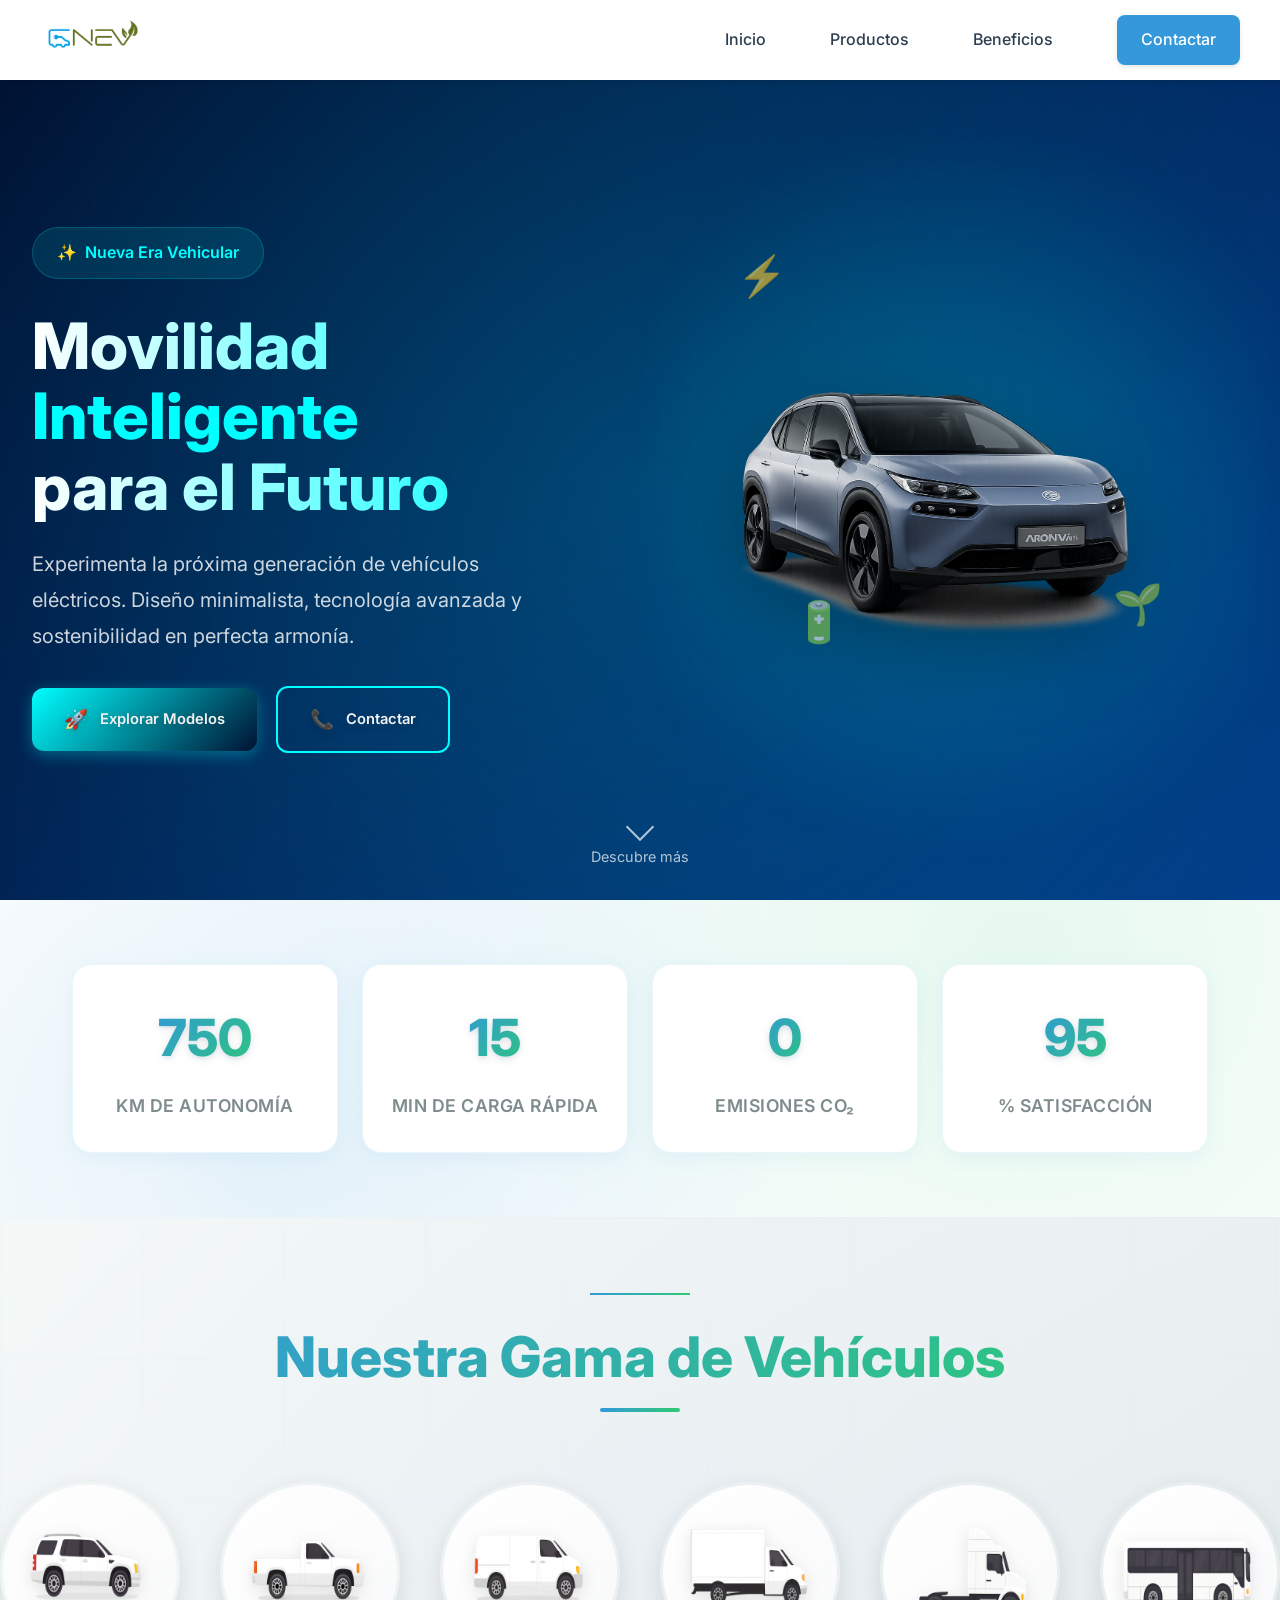
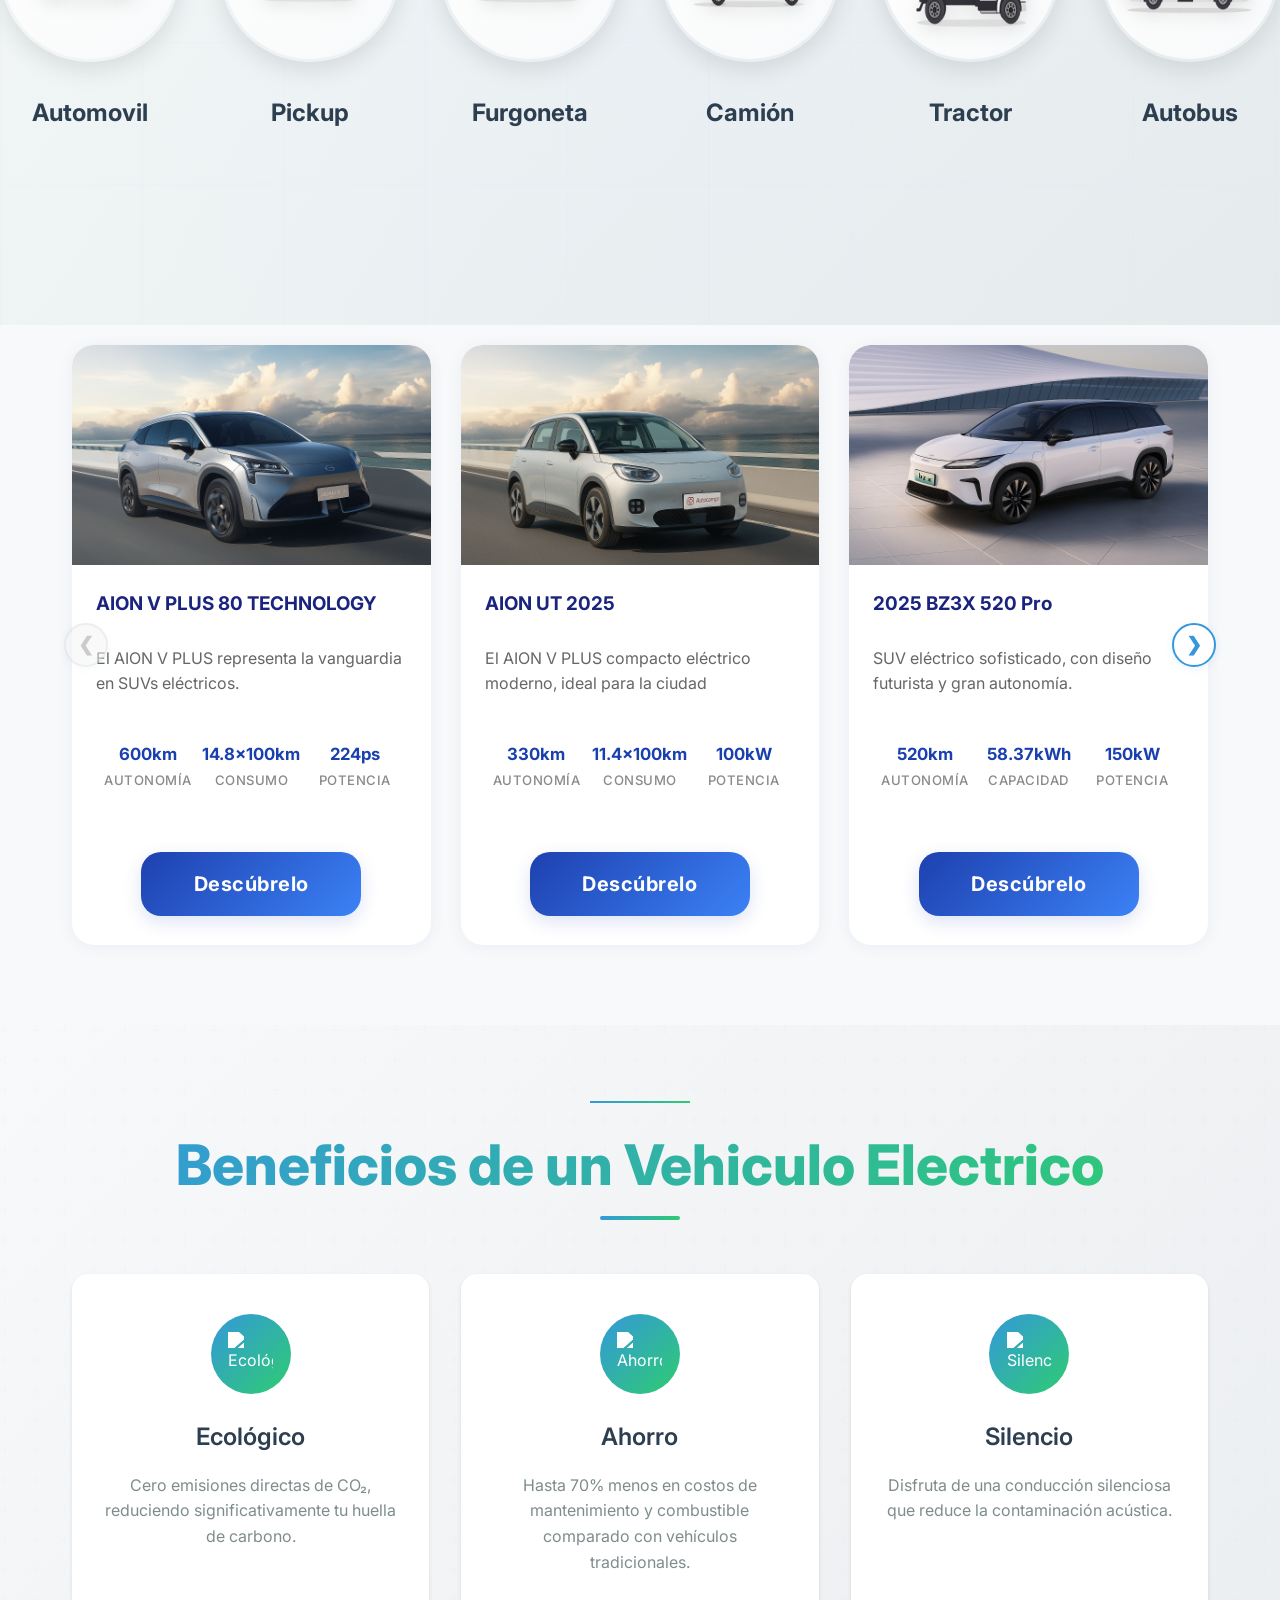
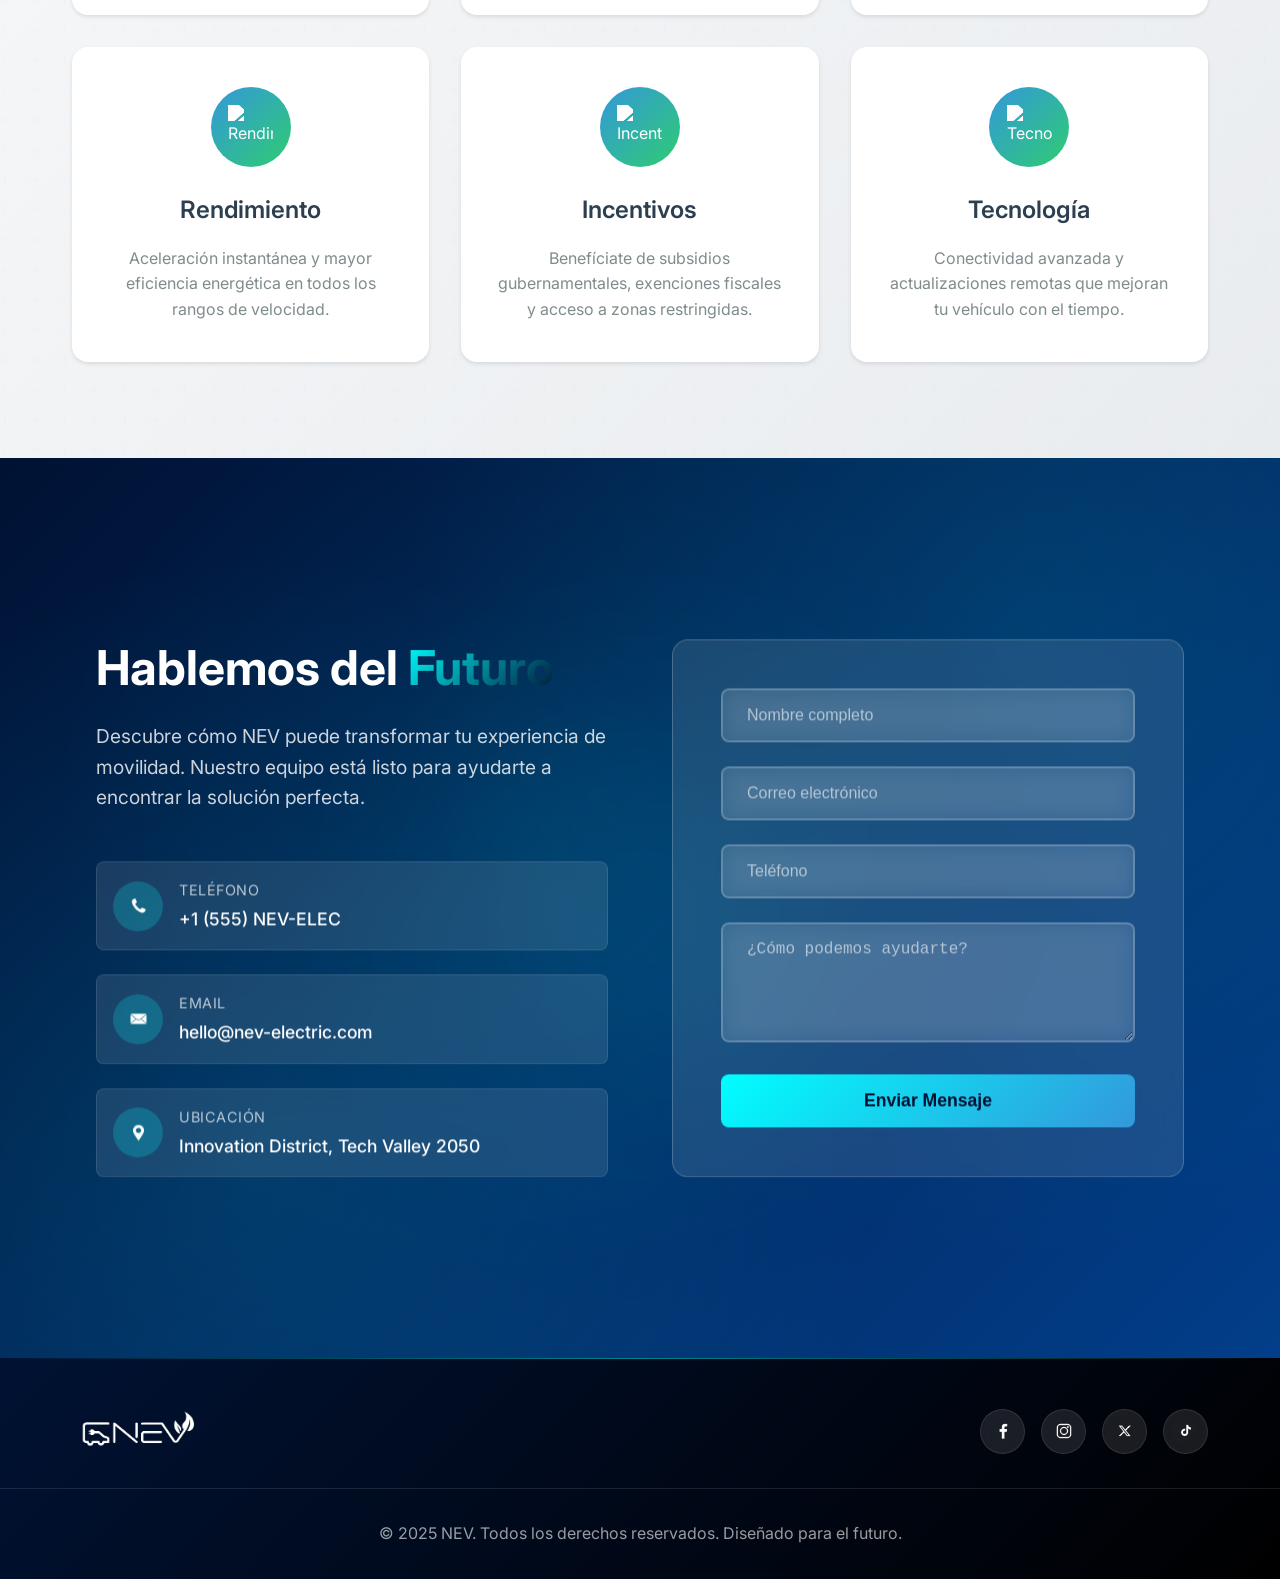
==== Vehiculos Electricos 1.0.html @ 966f1274 "Adaptabilidad parte 1" ====
<!DOCTYPE html>
<html lang="es">
<head>
    <meta charset="UTF-8">
    <meta name="viewport" content="width=device-width, initial-scale=1.0">
    <title>NEV - Nueva Era Vehicular</title>
    <link rel="preconnect" href="https://fonts.googleapis.com">
    <link rel="preconnect" href="https://fonts.gstatic.com" crossorigin>
    <link href="https://fonts.googleapis.com/css2?family=Inter:wght@400;500;600&display=swap" rel="stylesheet">
    <link rel="stylesheet" href="styles.css">
    <script src="script.js" defer></script>
</head>
<body>
    <!-- Navigation -->
    <nav class="navbar">
        <div class="nav-content">
            <div class="brand">
                <a href="#inicio">
                    <img src="images/nev-logo.png" alt="NEV Logo" class="brand-logo">
                </a>
            </div>
            <div class="nav-right">
                <ul class="nav-links">
                    <li><a href="#inicio">Inicio</a></li>
                    <li><a href="#productos">Productos</a></li>
                    <li><a href="#beneficios">Beneficios</a></li>
                </ul>
                <a href="#contacto" class="nav-cta">Contactar</a>
            </div>
            <button class="mobile-menu-button" aria-label="Abrir menú">
                <span class="hamburger-line"></span>
                <span class="hamburger-line"></span>
                <span class="hamburger-line"></span>
            </button>
        </div>
    </nav>

    <!-- Menú Móvil Desplegable -->
    <div class="mobile-menu">
        <div class="mobile-menu-header">
            <button class="close-menu-btn" aria-label="Cerrar menú">&times;</button>
        </div>
        <ul class="mobile-menu-links">
            <li><a href="#inicio">Inicio</a></li>
            <li><a href="#productos">Productos</a></li>
            <li><a href="#beneficios">Beneficios</a></li>
            <li><a href="#contacto" class="mobile-menu-cta">Contactar</a></li>
        </ul>
    </div>
    <div class="page-overlay"></div>
    
    <main id="main-content">
        <!-- Hero Section -->
        <section id="inicio" class="hero">
            <div class="hero-container">
                <div class="hero-content">
                    <div class="hero-badge">
                        <span class="badge-icon">✨</span>
                        Nueva Era Vehicular
                    </div>
                    <h1>
                        Movilidad <span class="hero-highlight">Inteligente</span> 
                        <br>para el Futuro
                    </h1>
                    <p>
                        Experimenta la próxima generación de vehículos eléctricos. 
                        Diseño minimalista, tecnología avanzada y sostenibilidad 
                        en perfecta armonía.
                    </p>
                    <div class="hero-buttons">
                        <a href="#productos" class="btn-primary">
                            <span class="btn-icon">🚀</span>
                            Explorar Modelos
                        </a>
                        <a href="#contacto" class="btn-primary btn-outline">
                            <span class="btn-icon">📞</span>
                            Contactar
                        </a>
                    </div>
                </div>
                <div class="hero-visual">
                    <div class="hero-image-wrapper">
                        <img src="images/carro-electrico.png" alt="Vehículo Eléctrico NEV">
                        <div class="hero-image-overlay"></div>
                    </div>
                    <div class="floating-elements">
                        <div class="floating-element" data-speed="2">⚡</div>
                        <div class="floating-element" data-speed="3">🌱</div>
                        <div class="floating-element" data-speed="1.5">🔋</div>
                    </div>
                </div>
            </div>
            <div class="hero-scroll-indicator">
                <div class="scroll-arrow"></div>
                <span>Descubre más</span>
            </div>
        </section>

        <!-- Stats Section -->
        <section class="stats">
            <div class="stats-container">
                <div class="stat-item fade-in">
                    <div class="stat-number">750</div>
                    <div class="stat-label">km de autonomía</div>
                </div>
                <div class="stat-item fade-in">
                    <div class="stat-number">15</div>
                    <div class="stat-label">min de carga rápida</div>
                </div>
                <div class="stat-item fade-in">
                    <div class="stat-number">0</div>
                    <div class="stat-label">emisiones CO₂</div>
                </div>
                <div class="stat-item fade-in">
                    <div class="stat-number">95</div>
                    <div class="stat-label">% satisfacción</div>
                </div>
            </div>
        </section>

        <!-- Features Section -->
        <section id="productos-features" class="features">
            <div class="features-container">
                <div class="section-header">
                    <h2>Nuestra Gama de Vehículos</h2>
                </div>
                <div class="features-grid">
                    <div class="feature-item">
                        <div class="feature-circle">
                            <img src="images/automovil-electric.png" alt="Automóvil eléctrico">
                        </div>
                        <h3>Automovil</h3>
                    </div>
                    <div class="feature-item">
                        <div class="feature-circle">
                            <img src="images/pickut-electrico.png" alt="Pickup eléctrica">
                        </div>
                        <h3>Pickup</h3>
                    </div>
                    <div class="feature-item">
                        <div class="feature-circle">
                            <img src="images/furgoneta-electrico.png" alt="Furgoneta eléctrica">
                        </div>
                        <h3>Furgoneta</h3>
                    </div>
                    <div class="feature-item">
                        <div class="feature-circle">
                            <img src="images/camión-electrico.png" alt="Camión eléctrico">
                        </div>
                        <h3>Camión</h3>
                    </div>
                    <div class="feature-item">
                        <div class="feature-circle">
                            <img src="images/cabezal-electrico.png" alt="Tractor eléctrico">
                        </div>
                        <h3>Tractor</h3>
                    </div>
                    <div class="feature-item">
                        <div class="feature-circle">
                            <img src="images/autobus-electrico.png" alt="Autobús eléctrico">
                        </div>
                        <h3>Autobus</h3>
                    </div>
                </div>
            </div>
        </section>
    </main>

    <!-- Products Section -->
    <section id="productos" class="products">
        <div class="products-container">
            <!-- Carrusel Automóviles -->
            <div class="carousel-container active" data-category="automovil">
                <button class="carousel-button prev">❮</button>
                <div class="carousel-wrapper">
                    <div class="carousel-track">
                        <div class="product-card">
                            <div class="product-image">
                                <img src="images/Productos/AION V PLUS 80 TECHNOLOGY.png" alt="AION V PLUS">
                            </div>
                            <div class="product-info">
                                <h3>AION V PLUS 80 TECHNOLOGY</h3>
                                <p>El AION V PLUS representa la vanguardia en SUVs eléctricos.</p>
                                <div class="product-specs">
                                    <div class="spec">
                                        <span>600km</span>
                                        <label>AUTONOMÍA</label>
                                    </div>
                                    <div class="spec">
                                        <span>14.8x100km</span>
                                        <label>CONSUMO</label>
                                    </div>
                                    <div class="spec">
                                        <span>224ps</span>
                                        <label>POTENCIA</label>
                                    </div>
                                </div>
                            </div>
                            <a href="#aion-v-details" class="discover-btn">Descúbrelo</a>
                        </div>
                        <div class="product-card">
                            <div class="product-image">
                                <img src="images/Productos/AION UT 2025.png" alt="AION UT 2025 ">
                            </div>
                            <div class="product-info">
                                <h3>AION UT 2025</h3>
                                <p>El AION V PLUS compacto eléctrico moderno, ideal para la ciudad</p>
                                <div class="product-specs">
                                    <div class="spec">
                                        <span>330km</span>
                                        <label>AUTONOMÍA</label>
                                    </div>
                                    <div class="spec">
                                        <span>11.4x100km</span>
                                        <label>CONSUMO</label>
                                    </div>
                                    <div class="spec">
                                        <span>100kW</span>
                                        <label>POTENCIA</label>
                                    </div>
                                </div>
                            </div>
                            <a href="#aion-ut-details" class="discover-btn">Descúbrelo</a>
                        </div>
                        <div class="product-card">
                            <div class="product-image">
                                <img src="images/Productos/2025 BZ3X 520 Pro.png" alt="A2025 BZ3X 520 Pro">
                            </div>
                            <div class="product-info">
                                <h3>2025 BZ3X 520 Pro</h3>
                                <p>SUV eléctrico sofisticado, con diseño futurista y gran autonomía.</p>
                                <div class="product-specs">
                                    <div class="spec">
                                        <span>520km</span>
                                        <label>AUTONOMÍA</label>
                                    </div>
                                    <div class="spec">
                                        <span>58.37kWh</span>
                                        <label>CAPACIDAD</label>
                                    </div>
                                    <div class="spec">
                                        <span>150kW</span>
                                        <label>POTENCIA</label>
                                    </div>
                                </div>
                            </div>
                            <a href="#bz3x-details" class="discover-btn">Descúbrelo</a>
                        </div>
                        <div class="product-card">
                            <div class="product-image">
                                <img src="images/Productos/BMW iX1 versión 2023 eDrive25L.png" alt="BMW iX1 versión 2023 eDrive25L">
                            </div>
                            <div class="product-info">
                                <h3>BMW iX1 versión 2023 eDrive25L</h3>
                                <p>SUV eléctrico premium, con diseño robusto y alto rendimiento.</p>
                                <div class="product-specs">
                                    <div class="spec">
                                        <span>510km</span>
                                        <label>AUTONOMÍA</label>
                                    </div>
                                    <div class="spec">
                                        <span>66.45KwH</span>
                                        <label>CAPACIDAD</label>
                                    </div>
                                    <div class="spec">
                                        <span>150kW</span>
                                        <label>POTENCIA</label>
                                    </div>
                                </div>
                            </div>
                            <a href="#bmw-ix1-details" class="discover-btn">Descúbrelo</a>
                        </div>
                        <div class="product-card">
                            <div class="product-image">
                                <img src="images/Productos/Volkswagen ID.3 versión 2025 restyling.png" alt="Volkswagen ID.3 versión 2025 restyling">
                            </div>
                            <div class="product-info">
                                <h3>Volkswagen ID.3 versión 2025 restyling</h3>
                                <p>Eléctrico compacto, elegante y pensado para el día a día.</p>
                                <div class="product-specs">
                                    <div class="spec">
                                        <span>451km</span>
                                        <label>AUTONOMÍA</label>
                                    </div>
                                    <div class="spec">
                                        <span>52.8kWh</span>
                                        <label>CAPACIDAD</label>
                                    </div>
                                    <div class="spec">
                                        <span>125kW</span>
                                        <label>POTENCIA</label>
                                    </div>
                                </div>
                            </div>
                            <a href="#vw-id3-details" class="discover-btn">Descúbrelo</a>
                        </div>
                    </div>
                </div>
                <button class="carousel-button next">❯</button>
            </div>

            <!-- Carrusel Pickups -->
            <div class="carousel-container" data-category="pickup">
                <button class="carousel-button prev">❮</button>
                <div class="carousel-wrapper">
                    <div class="carousel-track">
                        <div class="product-card">
                            <div class="product-image">
                                <img src="images/Productos/Radar Jingang 2025.png" alt="Radar Jingang">
                            </div>
                            <div class="product-info">
                                <h3>Radar Jingang 2025</h3>
                                <p>La pickup eléctrica perfecta para trabajo y aventura.</p>
                                <div class="product-specs">
                                    <div class="spec">
                                        <span>520km</span>
                                        <label>AUTONOMÍA</label>
                                    </div>
                                    <div class="spec">
                                        <span>485 N·m</span>
                                        <label>PAR MAXIMO</label>
                                    </div>
                                    <div class="spec">
                                        <span>280Kw</span>
                                        <label>POTENCIA</label>
                                    </div>
                                </div>
                            </div>
                            <a href="#radar-jingang-details" class="discover-btn">Descúbrelo</a>
                        </div>
                        <div class="product-card">
                            <div class="product-image">
                                <img src="images/Productos/Radar Horizon Innovación Tecnológica.png" alt="Radar Horizon Innovación Tecnológica">
                            </div>
                            <div class="product-info">
                                <h3>Radar Horizon Innovación Tecnológica</h3>
                                <p>Pickup eléctrica moderna, con diseño robusto y enfoque tecnológico.</p>
                                <div class="product-specs">
                                    <div class="spec">
                                        <span>560km</span>
                                        <label>AUTONOMÍA</label>
                                    </div>
                                    <div class="spec">
                                        <span>385 N·m</span>
                                        <label>PAR MAXIMO</label>
                                    </div>
                                    <div class="spec">
                                        <span>200Kw</span>
                                        <label>POTENCIA</label>
                                    </div>
                                </div>
                            </div>
                            <a href="#radar-horizon-details" class="discover-btn">Descúbrelo</a>
                        </div>
                        <div class="product-card">
                            <div class="product-image">
                                <img src="images/Productos/JMC Dadao EV 2024 Premium.png" alt="JMC Dadao EV 2024 Premium">
                            </div>
                            <div class="product-info">
                                <h3>JMC Dadao EV 2024 Premium</h3>
                                <p>SUV eléctrico fuerte y elegante, ideal para aventuras con estilo.</p>
                                <div class="product-specs">
                                    <div class="spec">
                                        <span>501km</span>
                                        <label>AUTONOMÍA</label>
                                    </div>
                                    <div class="spec">
                                        <span>385 N·m</span>
                                        <label>PAR MAXIMO</label>
                                    </div>
                                    <div class="spec">
                                        <span>180Kw</span>
                                        <label>POTENCIA</label>
                                    </div>
                                </div>
                            </div>
                            <a href="#jmc-dadao-details" class="discover-btn">Descúbrelo</a>
                        </div>
                        <div class="product-card">
                            <div class="product-image">
                                <img src="images/Productos/MC Yuhu EV 2022 versión Doushi.png" alt="MC Yuhu EV 2022 versión Doushi">
                            </div>
                            <div class="product-info">
                                <h3>MC Yuhu EV 2022 versión Doushi</h3>
                                <p>Pickup eléctrica resistente, con diseño funcional y enfoque urbano.</p>
                                <div class="product-specs">
                                    <div class="spec">
                                        <span>360km</span>
                                        <label>AUTONOMÍA</label>
                                    </div>
                                    <div class="spec">
                                        <span>800 N·m</span>
                                        <label>PAR MAXIMO</label>
                                    </div>
                                    <div class="spec">
                                        <span>120kW</span>
                                        <label>POTENCIA</label>
                                    </div>
                                </div>
                            </div>
                            <a href="#mc-yuhu-details" class="discover-btn">Descúbrelo</a>
                        </div>
                        <div class="product-card">
                            <div class="product-image">
                                <img src="images/Productos/Zhengzhou Nissan Z9 2025 GT 2.0T.png" alt="Zhengzhou Nissan Z9 2025 GT 2.0T">
                            </div>
                            <div class="product-info">
                                <h3>Zhengzhou Nissan Z9 2025 GT 2.0T</h3>
                                <p>SUV de alto desempeño, con estilo deportivo y motor turbo.</p>
                                <div class="product-specs">
                                    <div class="spec">
                                        <span>1332L</span>
                                        <label>VOLUMEN</label>
                                    </div>
                                    <div class="spec">
                                        <span>400 N·m</span>
                                        <label>PAR MAXIMO</label>
                                    </div>
                                    <div class="spec">
                                        <span>192kW</span>
                                        <label>POTENCIA</label>
                                    </div>
                                </div>
                            </div>
                            <a href="#nissan-z9-details" class="discover-btn">Descúbrelo</a>
                        </div>
                        <div class="product-card">
                            <div class="product-image">
                                <img src="images/Productos/Zhengzhou Nissan Z9 GE PHEV 2025.png" alt="Zhengzhou Nissan Z9 GE PHEV 2025">
                            </div>
                            <div class="product-info">
                                <h3>Zhengzhou Nissan Z9 GE PHEV 2025</h3>
                                <p>SUV híbrido enchufable, versátil y eficiente para ciudad y carretera.</p>
                                <div class="product-specs">
                                    <div class="spec">
                                        <span>1190L</span>
                                        <label>VOLUMEN</label>
                                    </div>
                                    <div class="spec">
                                        <span>350 N·m</span>
                                        <label>PAR MAXIMO</label>
                                    </div>
                                    <div class="spec">
                                        <span>156kW</span>
                                        <label>POTENCIA</label>
                                    </div>
                                </div>
                            </div>
                            <a href="#nissan-z9-phev-details" class="discover-btn">Descúbrelo</a>
                        </div>
                        <div class="product-card">
                            <div class="product-image">
                                <img src="images/Productos/Peugeot Pickup.png" alt="Peugeot Pickup">
                            </div>
                            <div class="product-info">
                                <h3>Peugeot Pickup</h3>
                                <p>Pickup práctica y moderna, pensada para el trabajo y la aventura.</p>
                                <div class="product-specs">
                                    <div class="spec">
                                        <span>9.6xL/100km</span>
                                        <label>CONSUMO</label>
                                    </div>
                                    <div class="spec">
                                        <span>2710kg</span>
                                        <label>PESO BRUTO</label>
                                    </div>
                                    <div class="spec">
                                        <span>171kW</span>
                                        <label>POTENCIA</label>
                                    </div>
                                </div>
                            </div>
                            <a href="#peugeot-pickup-details" class="discover-btn">Descúbrelo</a>
                        </div>
                        <div class="product-card">
                            <div class="product-image">
                                <img src="images/Productos/JAC T9 Diésel Automática Inteligente.png" alt="JAC T9 Diésel Automática Inteligente">
                            </div>
                            <div class="product-info">
                                <h3>JAC T9 Diésel Automática Inteligente</h3>
                                <p>Pickup diésel robusta, con transmisión automática y tecnología avanzada.</p>
                                <div class="product-specs">
                                    <div class="spec">
                                        <span>76L</span>
                                        <label>CAPACIDAD</label>
                                    </div>
                                    <div class="spec">
                                        <span>125kW</span>
                                        <label>POTENCIA</label>
                                    </div>
                                </div>
                            </div>
                            <a href="#jac-t9-details" class="discover-btn">Descúbrelo</a>
                        </div>
                    </div>
                </div>
                <button class="carousel-button next">❯</button>
            </div>

            <!-- Carrusel Furgonetas -->
            <div class="carousel-container" data-category="furgoneta">
                <button class="carousel-button prev">❮</button>
                <div class="carousel-wrapper">
                    <div class="carousel-track">
                        <div class="product-card">
                            <div class="product-image">
                                <img src="images/Productos/Wuling Yangguang 2024.png" alt="Wuling Yangguang">
                            </div>
                            <div class="product-info">
                                <h3>Wuling Yangguang 2024</h3>
                                <p>La furgoneta eléctrica ideal para reparto urbano.</p>
                                <div class="product-specs">
                                    <div class="spec">
                                        <span>300km</span>
                                        <label>AUTONOMÍA</label>
                                    </div>
                                    <div class="spec">
                                        <span>220N·m</span>
                                        <label>PAR MAXIMO</label>
                                    </div>
                                    <div class="spec">
                                        <span>60Kw</span>
                                        <label>POTENCIA</label>
                                    </div>
                                </div>
                            </div>
                            <a href="#wuling-yangguang-details" class="discover-btn">Descúbrelo</a>
                        </div>
                    </div>
                </div>
                <button class="carousel-button next">❯</button>
            </div>

            <!-- Carrusel Camiones -->
            <div class="carousel-container" data-category="camion">
                <button class="carousel-button prev">❮</button>
                <div class="carousel-wrapper">
                    <div class="carousel-track">
                        <div class="product-card">
                            <div class="product-image">
                                <img src="images/Productos/Qingling Isuzu KV100 QL1043FMHA.png" alt="Qingling Isuzu KV100 QL1043FMHA">
                            </div>
                            <div class="product-info">
                                <h3>Qingling Isuzu KV100 QL1043FMHA</h3>
                                <p>El camión eléctrico para transporte urbano eficiente.</p>
                                <div class="product-specs">
                                    <div class="spec">
                                        <span>2.499 L</span>
                                        <label>CILINDRADA</label>
                                    </div>
                                    <div class="spec">
                                        <span>115 km/h</span>
                                        <label>VELOCIDAD</label>
                                    </div>
                                    <div class="spec">
                                        <span>131CV</span>
                                        <label>POTENCIA</label>
                                    </div>
                                </div>
                            </div>
                            <a href="#qingling-ev-details" class="discover-btn">Descúbrelo</a>
                        </div>
                    </div>
                </div>
                <button class="carousel-button next">❯</button>
            </div>

            <!-- Carrusel Tractores -->
            <div class="carousel-container" data-category="tractor">
                <button class="carousel-button prev">❮</button>
                <div class="carousel-wrapper">
                    <div class="carousel-track">
                        <div class="product-card">
                            <div class="product-image">
                                <img src="images/Productos/DFL4251A9.png" alt="DFL4251A9">
                            </div>
                            <div class="product-info">
                                <h3>DFL4251A9</h3>
                                <p>El tractor eléctrico para transporte de larga distancia.</p>
                                <div class="product-specs">
                                    <div class="spec">
                                        <span>8.9L</span>
                                        <label>CILINDRADA</label>
                                    </div>
                                    <div class="spec">
                                        <span>1480 N·m</span>
                                        <label>PAR MAXIMO</label>
                                    </div>
                                    <div class="spec">
                                        <span>276 kW</span>
                                        <label>POTENCIA</label>
                                    </div>
                                </div>
                            </div>
                            <a href="#dfl4251a9-details" class="discover-btn">Descúbrelo</a>
                        </div>
                    </div>
                </div>
                <button class="carousel-button next">❯</button>
            </div>

            <!-- Carrusel Autobuses -->
            <div class="carousel-container" data-category="autobus">
                <button class="carousel-button prev">❮</button>
                <div class="carousel-wrapper">
                    <div class="carousel-track">
                        <div class="product-card">
                            <div class="product-image">
                                <img src="images/Productos/Zonson Smart Auto GTZ6129BEVBF4.png" alt="Zonson Smart Auto GTZ6129BEVBF4">
                            </div>
                            <div class="product-info">
                                <h3>Zonson Smart Auto GTZ6129BEVBF4</h3>
                                <p>Autobús eléctrico de gran capacidad, ideal para transporte urbano masivo.</p>
                                <div class="product-specs">
                                    <div class="spec">
                                        <span>11,990 mm</span>
                                        <label>LONGITUD</label>
                                    </div>
                                    <div class="spec">
                                        <span>2,550 mm</span>
                                        <label>ANCHURA</label>
                                    </div>
                                    <div class="spec">
                                        <span>18,000 kg</span>
                                        <label>PESO BRUTO</label>
                                    </div>
                                </div>
                            </div>
                            <a href="#zonson-smart-auto-details" class="discover-btn">Descúbrelo</a>
                        </div>
                        <div class="product-card">
                            <div class="product-image">
                                <img src="images/Productos/Dongfeng EQ6608LT Autobús.png" alt="Dongfeng EQ6608LT Autobús">
                            </div>
                            <div class="product-info">
                                <h3>Dongfeng EQ6608LT Autobús</h3>
                                <p>Minibús funcional, perfecto para rutas cortas y transporte institucional.</p>
                                <div class="product-specs">
                                    <div class="spec">
                                        <span>5,990 mm</span>
                                        <label>LONGITUD</label>
                                    </div>
                                    <div class="spec">
                                        <span>2,550 mm</span>
                                        <label>ANCHURA</label>
                                    </div>
                                    <div class="spec">
                                        <span>5700kg</span>
                                        <label>PESO BRUTO</label>
                                    </div>
                                </div>
                            </div>
                            <a href="#dongfeng-ev-details" class="discover-btn">Descúbrelo</a>
                        </div>
                    </div>
                </div>
                <button class="carousel-button next">❯</button>
            </div>
        </div>
    </section>

    <!-- Secciones de detalles de productos -->
    <!-- AION V PLUS -->
    <section id="aion-v-details" class="product-details" style="display: none;">
        <div class="details-container">
            <button class="close-details-btn">&times;</button>
            <div class="details-content">
                <div class="details-gallery">
                    <div class="main-image">
                        <img src="images/Productos/AION V PLUS 80 TECHNOLOGY.png" alt="AION V PLUS" id="aion-v-main-image">
                        <button class="prev-image">❮</button>
                        <button class="next-image">❯</button>
                        <div class="image-dots"></div>
                    </div>
                    <div class="thumbnail-gallery"></div>
                </div>
                <div class="details-info">
                    <div class="product-badge">
                        <span class="badge-icon">⚡</span>
                        NEXT-GEN TECHNOLOGY
                    </div>
                    <div class="product-title-group">
                        <h2 class="product-name">AION V PLUS</h2>
                        <div class="product-model">
                            <span class="model-icon">🚗</span>
                            80 TECHNOLOGY
                        </div>
                    </div>
                    <div class="calculator-info" style="display: none;">
                        <div class="calculator-header">
                            <span class="calculator-icon">💎</span>
                            <h4>¡Financiamiento Exclusivo NEV!</h4>
                        </div>
                        <div class="calculator-details">
                            <div class="finance-highlight">
                                <span class="detail-icon">🎯</span>
                                <div class="finance-text">
                                    <strong>¡Hasta 84 meses de financiamiento!</strong>
                                    <span class="finance-subtitle">Plazos flexibles que se adaptan a tu presupuesto</span>
                                </div>
                            </div>
                            <div class="finance-highlight">
                                <span class="detail-icon">💚</span>
                                <div class="finance-text">
                                    <strong>Tasa preferencial desde 8.9% anual</strong>
                                    <span class="finance-subtitle">Una de las mejores tasas del mercado</span>
                                </div>
                            </div>
                            <div class="finance-highlight">
                                <span class="detail-icon">💰</span>
                                <div class="finance-text">
                                    <strong>Prima desde solo 20%</strong>
                                    <span class="finance-subtitle">Entrada mínima para comenzar tu aventura eléctrica</span>
                                </div>
                            </div>
                            <div class="finance-bonus">
                                <span class="bonus-icon">🎁</span>
                                <span class="bonus-text">¡Incluye 2 años de mantenimiento gratuito!</span>
                            </div>
                        </div>
                    </div>
                    <div class="highlights">
                        <h3>
                            <span class="section-icon">🚀</span>
                            ¡Características que te enamorarán!
                        </h3>
                        <div class="highlights-grid">
                            <div class="highlight-item premium">
                                <span class="highlight-dot">⭐</span>
                                <div class="highlight-content">
                                    <span class="highlight-label">Fabricante:</span>
                                    <span class="highlight-value">GAC AION</span>
                                </div>
                            </div>
                            <div class="highlight-item performance">
                                <span class="highlight-dot">⚡</span>
                                <div class="highlight-content">
                                    <span class="highlight-label">Aceleración Deportiva:</span>
                                    <span class="highlight-value">0-100 km/h en 7.6s</span>
                                </div>
                            </div>
                            <div class="highlight-item efficiency">
                                <span class="highlight-dot">🔋</span>
                                <div class="highlight-content">
                                    <span class="highlight-label">Eficiencia Excepcional:</span>
                                    <span class="highlight-value">14.8 kWh/100km</span>
                                </div>
                            </div>
                            <div class="highlight-item technology">
                                <span class="highlight-dot">🚀</span>
                                <div class="highlight-content">
                                    <span class="highlight-label">Tecnología Avanzada:</span>
                                    <span class="highlight-value">Smart Drive 3.0</span>
                                </div>
                            </div>
                        </div>
                    </div>
                    <div class="description">
                        <h3>
                            <span class="section-icon">📝</span>
                            Descripción
                        </h3>
                        <p>El AION V PLUS 80 TECHNOLOGY representa la vanguardia de la movilidad eléctrica. Con su diseño futurista, tecnología Smart Drive 3.0 y autonomía de 600 km, este SUV eléctrico combina elegancia, rendimiento y sostenibilidad. Su interior espacioso, conectividad avanzada y sistema de asistencia de conducción lo convierten en el compañero perfecto para la familia moderna que busca el futuro de la movilidad.</p>
                    </div>
                    <div class="action-buttons">
                        <a href="images/FichasTecnicas/CV PILAR FAJARDO.pdf" class="btn download-btn force-download" download="AION V PLUS 80 TECHNOLOGY - Ficha Técnica.pdf">
                            <img src="images/Icons/Flecha negro.png" alt="Ficha Técnica" class="icon">
                            Ficha Técnica
                        </a>
                        <a href="https://wa.me/50235849560" class="btn whatsapp-btn" target="_blank">
                            <img src="images/Icons/WhatsApp.png" alt="WhatsApp" class="icon">
                            WhatsApp
                        </a>
                    </div>
                </div>
            </div>
            <div class="specifications">
                <h3>Especificaciones Técnicas</h3>
                <div class="specs-grid">
                    <div><p class="spec-label">Tipo de energía</p><p class="spec-value">Eléctrico puro</p></div>
                    <div><p class="spec-label">Potencia máxima</p><p class="spec-value">180 kW (245 CV)</p></div>
                    <div><p class="spec-label">Par máximo</p><p class="spec-value">350 N·m</p></div>
                    <div><p class="spec-label">Autonomía</p><p class="spec-value">600 km (NEDC)</p></div>
                    <div><p class="spec-label">Aceleración 0-100</p><p class="spec-value">7.6 segundos</p></div>
                    <div><p class="spec-label">Velocidad máxima</p><p class="spec-value">185 km/h</p></div>
                    <div><p class="spec-label">Consumo</p><p class="spec-value">14.8 kWh/100km</p></div>
                    <div><p class="spec-label">Dimensiones</p><p class="spec-value">4650 x 1920 x 1720 mm</p></div>
                </div>
            </div>
            <div class="equipment">
                <h3>Equipamiento Incluido</h3>
                <div class="equipment-grid">
                    <div><span class="equipment-dot">•</span>5 plazas</div>
                    <div><span class="equipment-dot">•</span>SUV de 5 puertas</div>
                    <div><span class="equipment-dot">•</span>Sistema Smart Drive 3.0</div>
                    <div><span class="equipment-dot">•</span>Pantalla táctil 15.6"</div>
                    <div><span class="equipment-dot">•</span>Carga rápida DC</div>
                    <div><span class="equipment-dot">•</span>Asistente de estacionamiento</div>
                </div>
            </div>
            <div class="contact-footer">
                <h3>¿Listo para la experiencia NEV?</h3>
                <p>Agenda tu test drive hoy mismo y descubre por qué NEV es el futuro de la movilidad</p>
                <div class="contact-info">
                    <div><img src="images/icons/Dirección.png" alt="Ubicación" class="icon">Innovation District, Tech Valley 2050</div>
                    <div><img src="images/icons/Telefono.png" alt="Teléfono" class="icon">+1 (555) NEV-ELEC</div>
                    <div><img src="images/icons/Correo.png" alt="Email" class="icon">hello@nev-electric.com</div>
                </div>
            </div>
        </div>
    </section>

    <!-- AION UT -->
    <section id="aion-ut-details" class="product-details" style="display: none;">
        <div class="details-container">
            <button class="close-details-btn">&times;</button>
            <div class="details-content">
                <div class="details-gallery">
                    <div class="main-image">
                        <img src="images/Productos/AION UT 2025.png" alt="AION UT" id="aion-ut-main-image">
                        <button class="prev-image">❮</button>
                        <button class="next-image">❯</button>
                        <div class="image-dots"></div>
                    </div>
                    <div class="thumbnail-gallery"></div>
                </div>
                <div class="details-info">
                    <div class="product-badge">
                        <span class="badge-icon">✨</span>
                        NUEVO
                    </div>
                    <h2 class="product-name">AION UT 2025</h2>
                    <div class="product-model">
                        <span class="model-icon">🚗</span>
                        Serie UT
                    </div>
                    <div class="calculator-info" style="display: none;">
                        <div class="calculator-header">
                            <span class="calculator-icon">💎</span>
                            <h4>¡Financiamiento Exclusivo NEV!</h4>
                        </div>
                        <div class="calculator-details">
                            <div class="finance-highlight">
                                <span class="detail-icon">🎯</span>
                                <div class="finance-text">
                                    <strong>¡Hasta 84 meses de financiamiento!</strong>
                                    <span class="finance-subtitle">Plazos flexibles que se adaptan a tu presupuesto</span>
                                </div>
                            </div>
                            <div class="finance-highlight">
                                <span class="detail-icon">💚</span>
                                <div class="finance-text">
                                    <strong>Tasa preferencial desde 8.9% anual</strong>
                                    <span class="finance-subtitle">Una de las mejores tasas del mercado</span>
                                </div>
                            </div>
                            <div class="finance-highlight">
                                <span class="detail-icon">💰</span>
                                <div class="finance-text">
                                    <strong>Prima desde solo 20%</strong>
                                    <span class="finance-subtitle">Entrada mínima para comenzar tu aventura eléctrica</span>
                                </div>
                            </div>
                            <div class="finance-bonus">
                                <span class="bonus-icon">🎁</span>
                                <span class="bonus-text">¡Incluye 2 años de mantenimiento gratuito!</span>
                            </div>
                        </div>
                    </div>
                    <div class="highlights">
                        <h3>
                            <span class="section-icon">🚀</span>
                            ¡Características que te enamorarán!
                        </h3>
                        <div class="highlights-grid">
                            <div class="highlight-item premium">
                                <span class="highlight-dot">⚡</span>
                                <div class="highlight-content">
                                    <span class="highlight-label">Fabricante Premium:</span>
                                    <span class="highlight-value">GAC AION</span>
                                    <span class="highlight-description">Tecnología de vanguardia mundial</span>
                                </div>
                            </div>
                            <div class="highlight-item performance">
                                <span class="highlight-dot">🏁</span>
                                <div class="highlight-content">
                                    <span class="highlight-label">Aceleración Urbana:</span>
                                    <span class="highlight-value">0-50 km/h en solo 4.1s</span>
                                    <span class="highlight-description">¡Perfecto para la ciudad!</span>
                                </div>
                            </div>
                            <div class="highlight-item speed">
                                <span class="highlight-dot">🚀</span>
                                <div class="highlight-content">
                                    <span class="highlight-label">Velocidad Máxima:</span>
                                    <span class="highlight-value">150 km/h</span>
                                    <span class="highlight-description">Ideal para viajes urbanos y suburbanos</span>
                                </div>
                            </div>
                            <div class="highlight-item efficiency">
                                <span class="highlight-dot">🔋</span>
                                <div class="highlight-content">
                                    <span class="highlight-label">Eficiencia Excepcional:</span>
                                    <span class="highlight-value">11.4 kWh/100km</span>
                                    <span class="highlight-description">¡El más eficiente de su clase!</span>
                                </div>
                            </div>
                        </div>
                    </div>
                    <div class="description">
                        <h3>
                            <span class="section-icon">📝</span>
                            Descripción
                        </h3>
                        <p>El AION UT 2025 es un vehículo compacto eléctrico de diseño moderno y amigable. Sus líneas suaves, faros redondeados y aspecto urbano lo hacen ideal para la ciudad. Combina eficiencia energética, estilo minimalista y tecnología avanzada en un formato práctico y versátil para el día a día, perfecto para la movilidad urbana sostenible.</p>
                    </div>
                    <div class="action-buttons">
                        <a href="images/FichasTecnicas/AION UT 2025.pdf" class="btn download-btn force-download" download="AION UT 2025 - Ficha Técnica.pdf">
                            <img src="images/Icons/Flecha negro.png" alt="Ficha Técnica" class="icon">
                            Ficha Técnica
                        </a>
                        <a href="https://wa.me/50685081373" class="btn whatsapp-btn" target="_blank">
                            <img src="images/Icons/WhatsApp.png" alt="WhatsApp" class="icon">
                            WhatsApp
                        </a>
                    </div>
                </div>
            </div>
            <div class="specifications">
                <h3>Especificaciones Técnicas</h3>
                <div class="specs-grid">
                    <div><p class="spec-label">Tipo de energía</p><p class="spec-value">Eléctrico puro</p></div>
                    <div><p class="spec-label">Potencia máxima</p><p class="spec-value">100 kW (136CV) </p></div>
                    <div><p class="spec-label">Par máxima</p><p class="spec-value">176 N·m</p></div>
                    <div><p class="spec-label">Autonomía</p><p class="spec-value">330 km (NEDC)</p></div>
                    <div><p class="spec-label">Carga Rápida</p><p class="spec-value">Compatible</p></div>
                    <div><p class="spec-label">Dimensiones</p><p class="spec-value">4270 x 1850 x 1575 mm</p></div>
                </div>
            </div>
            <div class="equipment">
                <h3>Equipamiento Incluido</h3>
                <div class="equipment-grid">
                    <div><span class="equipment-dot">•</span>5 plazas</div>
                    <div><span class="equipment-dot">•</span>Hatchback de 5 puertas</div>
                </div>
            </div>
            <div class="contact-footer">
                <h3>¿Listo para la experiencia NEV?</h3>
                <p>Agenda tu test drive hoy mismo y descubre por qué NEV es el futuro de la movilidad</p>
                <div class="contact-info">
                    <div><img src="images/icons/Dirección.png" alt="Ubicación" class="icon">Innovation District, Tech Valley 2050</div>
                    <div><img src="images/icons/Telefono.png" alt="Teléfono" class="icon">+1 (555) NEV-ELEC</div>
                    <div><img src="images/icons/Correo.png" alt="Email" class="icon">hello@nev-electric.com</div>
                </div>
            </div>
        </div>
    </section>

    <!-- BZ3X -->
    <section id="bz3x-details" class="product-details" style="display: none;">
        <div class="details-container">
            <button class="close-details-btn">&times;</button>
            <div class="details-content">
                <div class="details-gallery">
                    <div class="main-image">
                        <img src="images/Productos/2025 BZ3X 520 Pro.png" alt="BZ3X" id="bz3x-main-image">
                        <button class="prev-image">❮</button>
                        <button class="next-image">❯</button>
                        <div class="image-dots"></div>
                    </div>
                    <div class="thumbnail-gallery"></div>
                </div>
                <div class="details-info">
                    <div class="product-badge">
                        <span class="badge-icon">✨</span>
                        NUEVO
                    </div>
                    <h2 class="product-name">2025 BZ3X 520 Pro</h2>
                    <div class="product-model">
                        <span class="model-icon">🚗</span>
                        Serie BZ
                    </div>
                    <div class="calculator-info" style="display: none;">
                        <div class="calculator-header">
                            <span class="calculator-icon">💎</span>
                            <h4>¡Financiamiento Exclusivo NEV!</h4>
                        </div>
                        <div class="calculator-details">
                            <div class="finance-highlight">
                                <span class="detail-icon">🎯</span>
                                <div class="finance-text">
                                    <strong>¡Hasta 84 meses de financiamiento!</strong>
                                    <span class="finance-subtitle">Plazos flexibles que se adaptan a tu presupuesto</span>
                                </div>
                            </div>
                            <div class="finance-highlight">
                                <span class="detail-icon">💚</span>
                                <div class="finance-text">
                                    <strong>Tasa preferencial desde 8.9% anual</strong>
                                    <span class="finance-subtitle">Una de las mejores tasas del mercado</span>
                                </div>
                            </div>
                            <div class="finance-highlight">
                                <span class="detail-icon">💰</span>
                                <div class="finance-text">
                                    <strong>Prima desde solo 20%</strong>
                                    <span class="finance-subtitle">Entrada mínima para comenzar tu aventura eléctrica</span>
                                </div>
                            </div>
                            <div class="finance-bonus">
                                <span class="bonus-icon">🎁</span>
                                <span class="bonus-text">¡Incluye 2 años de mantenimiento gratuito!</span>
                            </div>
                        </div>
                    </div>
                    <div class="highlights">
                        <h3>
                            <span class="section-icon">🚀</span>
                            ¡Características que te enamorarán!
                        </h3>
                        <div class="highlights-grid">
                            <div class="highlight-item premium">
                                <span class="highlight-dot">⚡</span>
                                <div class="highlight-content">
                                    <span class="highlight-label">Fabricante Premium:</span>
                                    <span class="highlight-value">GAC Toyota</span>
                                    <span class="highlight-description">Confiabilidad japonesa de primer nivel</span>
                                </div>
                            </div>
                            <div class="highlight-item design">
                                <span class="highlight-dot">🚗</span>
                                <div class="highlight-content">
                                    <span class="highlight-label">Diseño Futurista:</span>
                                    <span class="highlight-value">SUV compacto</span>
                                    <span class="highlight-description">Elegancia y funcionalidad en perfecta armonía</span>
                                </div>
                            </div>
                            <div class="highlight-item speed">
                                <span class="highlight-dot">🚀</span>
                                <div class="highlight-content">
                                    <span class="highlight-label">Velocidad Máxima:</span>
                                    <span class="highlight-value">160 km/h</span>
                                    <span class="highlight-description">Potencia controlada para cada viaje</span>
                                </div>
                            </div>
                            <div class="highlight-item battery">
                                <span class="highlight-dot">🔋</span>
                                <div class="highlight-content">
                                    <span class="highlight-label">Batería de Alta Capacidad:</span>
                                    <span class="highlight-value">58.37 kWh</span>
                                    <span class="highlight-description">Autonomía excepcional para tus aventuras</span>
                                </div>
                            </div>
                        </div>
                    </div>
                    <div class="description">
                        <h3>
                            <span class="section-icon">📝</span>
                            Descripción
                        </h3>
                        <p>El BZ3X 520 Pro destaca por su diseño elegante y futurista. Con líneas limpias, faros delgados y una silueta aerodinámica, transmite una imagen sofisticada y tecnológica. Su combinación de colores en blanco y negro refuerza su estilo moderno, ideal para quienes buscan innovación y presencia en un solo vehículo. Representa la excelencia de Toyota en el segmento eléctrico.</p>
                    </div>
                    <div class="action-buttons">
                        <a href="images/FichasTecnicas/2025 BZ3X 520 Pro.pdf" class="btn download-btn force-download" download="2025 BZ3X 520 Pro - Ficha Técnica.pdf">
                            <img src="images/Icons/Flecha negro.png" alt="Ficha Técnica" class="icon">
                            Ficha Técnica
                        </a>
                        <a href="https://wa.me/50232296797" class="btn whatsapp-btn" target="_blank">
                            <img src="images/Icons/WhatsApp.png" alt="WhatsApp" class="icon">
                            WhatsApp
                        </a>
                    </div>
                </div>
            </div>
            <div class="specifications">
                <h3>Especificaciones Técnicas</h3>
                <div class="specs-grid">
                    <div><p class="spec-label">Tipo de energía</p><p class="spec-value">Eléctrico puro</p></div>
                    <div><p class="spec-label">Potencia máxima</p><p class="spec-value">150 kW</p></div>
                    <div><p class="spec-label">Par máxima</p><p class="spec-value">200 N·m</p></div>
                    <div><p class="spec-label">Autonomía</p><p class="spec-value">520 km (NEDC)</p></div>
                    <div><p class="spec-label">Carga Rápida</p><p class="spec-value">Compatible</p></div>
                    <div><p class="spec-label">Dimensiones</p><p class="spec-value">4600 x 1850 x 1660 mm</p></div>
                </div>
            </div>
            <div class="contact-footer">
                <h3>¿Listo para la experiencia NEV?</h3>
                <p>Agenda tu test drive hoy mismo y descubre por qué NEV es el futuro de la movilidad</p>
                <div class="contact-info">
                    <div><img src="images/icons/Dirección.png" alt="Ubicación" class="icon">Innovation District, Tech Valley 2050</div>
                    <div><img src="images/icons/Telefono.png" alt="Teléfono" class="icon">+1 (555) NEV-ELEC</div>
                    <div><img src="images/icons/Correo.png" alt="Email" class="icon">hello@nev-electric.com</div>
                </div>
            </div>
        </div>
    </section>

    <!-- BMW iX1 -->
    <section id="bmw-ix1-details" class="product-details" style="display: none;">
        <div class="details-container">
            <button class="close-details-btn">&times;</button>
            <div class="details-content">
                <div class="details-gallery">
                    <div class="main-image">
                        <img src="images/Productos/BMW iX1 versión 2023 eDrive25L.png" alt="BMW iX1" id="bmw-ix1-main-image">
                        <button class="prev-image">❮</button>
                        <button class="next-image">❯</button>
                        <div class="image-dots"></div>
                    </div>
                    <div class="thumbnail-gallery"></div>
                </div>
                <div class="details-info">
                    <div class="product-badge">EFICIENCIA</div>
                    <h2 class="product-name">BMW iX1 versión 2023 eDrive25L</h2>
                    <div class="product-model">Serie iX</div>
                    <div class="calculator-info" style="display: none;">
                        <div class="calculator-header">
                            <span class="calculator-icon">💎</span>
                            <h4>¡Financiamiento Exclusivo NEV!</h4>
                        </div>
                        <div class="calculator-details">
                            <div class="finance-highlight">
                                <span class="detail-icon">🎯</span>
                                <div class="finance-text">
                                    <strong>¡Hasta 84 meses de financiamiento!</strong>
                                    <span class="finance-subtitle">Plazos flexibles que se adaptan a tu presupuesto</span>
                                </div>
                            </div>
                            <div class="finance-highlight">
                                <span class="detail-icon">💚</span>
                                <div class="finance-text">
                                    <strong>Tasa preferencial desde 8.9% anual</strong>
                                    <span class="finance-subtitle">Una de las mejores tasas del mercado</span>
                                </div>
                            </div>
                            <div class="finance-highlight">
                                <span class="detail-icon">💰</span>
                                <div class="finance-text">
                                    <strong>Prima desde solo 20%</strong>
                                    <span class="finance-subtitle">Entrada mínima para comenzar tu aventura eléctrica</span>
                                </div>
                            </div>
                        </div>
                    </div>
                    <div class="highlights">
                        <h3>Puntos destacados</h3>
                        <div class="highlights-grid">
                            <div class="highlight-item"><span class="highlight-label">Fabricante</span><span class="highlight-value">BMW</span></div>
                            <div class="highlight-item"><span class="highlight-label">Nivel de la carrocería</span><span class="highlight-value">SUV compacto</span></div>
                            <div class="highlight-item"><span class="highlight-label">Velocidad máxima (km/h)</span><span class="highlight-value">170</span></div>
                            <div class="highlight-item"><span class="highlight-label">Capacidad de la batería (kWh)</span><span class="highlight-value">66.45</span></div>
                        </div>
                    </div>
                    <div class="description">
                        <h3>Descripción</h3>
                        <p>El auto de la imagen es un BMW iX1 2023, un SUV eléctrico compacto que combina elegancia y potencia. Su diseño imponente con la clásica parrilla doble, faros afilados y líneas modernas transmite una presencia sofisticada y deportiva, ideal para quienes buscan estilo, tecnología y desempeño en un solo vehículo.</p>
                    </div>
                    <div class="action-buttons">
                        <a href="images/FichasTecnicas/BMW iX1 versión 2023 eDrive25L.pdf" class="btn download-btn force-download" download="BMW iX1 eDrive25L - Ficha Técnica.pdf">
                            <img src="images/Icons/Flecha negro.png" alt="Ficha Técnica" class="icon">
                            Ficha Técnica
                        </a>
                        <a href="https://wa.me/50232296797" class="btn whatsapp-btn" target="_blank">
                            <img src="images/Icons/WhatsApp.png" alt="WhatsApp" class="icon">
                            WhatsApp
                        </a>
                    </div>
                </div>
            </div>
            <div class="specifications">
                <h3>Especificaciones Técnicas</h3>
                <div class="specs-grid">
                    <div><p class="spec-label">Tipo de energía</p><p class="spec-value">Eléctrico puro</p></div>
                    <div><p class="spec-label">Potencia máxima</p><p class="spec-value">150 kW</p></div>
                    <div><p class="spec-label">Par máxima</p><p class="spec-value">250 N·m</p></div>
                    <div><p class="spec-label">Autonomía</p><p class="spec-value">510 km (NEDC)</p></div>
                    <div><p class="spec-label">Carga Rápida</p><p class="spec-value">Compatible</p></div>
                    <div><p class="spec-label">Dimensiones</p><p class="spec-value">4,616 × 1,845 × 1,641 mm</p></div>
                </div>
            </div>
            <div class="contact-footer">
                <h3>¿Listo para la experiencia BMW?</h3>
                <p>Agenda tu test drive hoy mismo y descubre por qué BMW es sinónimo de placer de conducir</p>
                <div class="contact-info">
                    <div><img src="images/icons/Dirección.png" alt="Ubicación" class="icon">Innovation District, Tech Valley 2050</div>
                    <div><img src="images/icons/Telefono.png" alt="Teléfono" class="icon">+1 (555) NEV-ELEC</div>
                    <div><img src="images/icons/Correo.png" alt="Email" class="icon">hello@nev-electric.com</div>
                </div>
            </div>
        </div>
    </section>

    <!-- Volkswagen ID.3 -->
    <section id="vw-id3-details" class="product-details" style="display: none;">
        <div class="details-container">
            <button class="close-details-btn">&times;</button>
            <div class="details-content">
                <div class="details-gallery">
                    <div class="main-image">
                        <img src="images/Productos/Volkswagen ID.3 versión 2025 restyling.png" alt="VW ID.3" id="vw-id3-main-image">
                        <button class="prev-image">❮</button>
                        <button class="next-image">❯</button>
                        <div class="image-dots"></div>
                    </div>
                    <div class="thumbnail-gallery"></div>
                </div>
                <div class="details-info">
                    <div class="product-badge">ACTUALIZADO</div>
                    <h2 class="product-name">Volkswagen ID.3 versión 2025 restyling</h2>
                    <div class="product-model">Serie ID</div>
                    <div class="calculator-info" style="display: none;">
                        <p>💳 Financiamiento disponible hasta 84 meses</p>
                        <p>🎯 Tasa desde 8.9% anual</p>
                        <p>💰 Prima desde 20%</p>
                    </div>
                    <div class="highlights">
                        <h3>Puntos destacados</h3>
                        <div class="highlights-grid">
                            <div class="highlight-item"><span class="highlight-label">Fabricante</span><span class="highlight-value">SAIC Volkswagen</span></div>
                            <div class="highlight-item"><span class="highlight-label">Nivel de la carrocería</span><span class="highlight-value">SUV compacto</span></div>
                            <div class="highlight-item"><span class="highlight-label">Velocidad máxima (km/h)</span><span class="highlight-value">170</span></div>
                            <div class="highlight-item"><span class="highlight-label">Capacidad de la batería (kWh)</span><span class="highlight-value">66.45</span></div>
                        </div>
                    </div>
                    <div class="description">
                        <h3>Descripción</h3>
                        <p>El renovado Volkswagen ID.3 2025 llega con un diseño actualizado y mejoras significativas en tecnología y calidad interior.</p>
                    </div>
                    <div class="action-buttons">
                        <a href="images/FichasTecnicas/Volkswagen ID.3 versión 2025 restyling.pdf" class="btn download-btn force-download" download="Volkswagen ID.3 2025 - Ficha Técnica.pdf">
                            <img src="images/Icons/Flecha negro.png" alt="Ficha Técnica" class="icon">
                            Ficha Técnica
                        </a>
                        <a href="https://wa.me/50232296797" class="btn whatsapp-btn" target="_blank">
                            <img src="images/Icons/WhatsApp.png" alt="WhatsApp" class="icon">
                            WhatsApp
                        </a>
                    </div>
                </div>
            </div>
            <div class="specifications">
                <h3>Especificaciones Técnicas</h3>
                <div class="specs-grid">
                    <div><p class="spec-label">Tipo de energía</p><p class="spec-value">Eléctrico puro</p></div>
                    <div><p class="spec-label">Potencia máxima</p><p class="spec-value">150 kW</p></div>
                    <div><p class="spec-label">Par máxima</p><p class="spec-value">250 N·m</p></div>
                    <div><p class="spec-label">Autonomía</p><p class="spec-value">451 km (NEDC)</p></div>
                    <div><p class="spec-label">Carga Rápida</p><p class="spec-value">Compatible</p></div>
                    <div><p class="spec-label">Dimensiones</p><p class="spec-value">4,616 × 1,845 × 1,641 mm</p></div>
                </div>
            </div>
            <div class="contact-footer">
                <h3>¿Listo para la experiencia Volkswagen?</h3>
                <p>Agenda tu test drive hoy mismo y descubre por qué el ID.3 es el futuro de la movilidad</p>
                <div class="contact-info">
                    <div><img src="images/icons/Dirección.png" alt="Ubicación" class="icon">Innovation District, Tech Valley 2050</div>
                    <div><img src="images/icons/Telefono.png" alt="Teléfono" class="icon">+1 (555) NEV-ELEC</div>
                    <div><img src="images/icons/Correo.png" alt="Email" class="icon">hello@nev-electric.com</div>
                </div>
            </div>
        </div>
    </section>

    <!-- Radar Jingang -->
    <section id="radar-jingang-details" class="product-details" style="display: none;">
        <div class="details-container">
            <button class="close-details-btn">&times;</button>
            <div class="details-content">
                <div class="details-gallery">
                    <div class="main-image">
                        <img src="images/Productos/Radar Jingang 2025.png" alt="Radar Jingang" id="radar-jingang-main-image">
                        <button class="prev-image">❮</button>
                        <button class="next-image">❯</button>
                        <div class="image-dots"></div>
                    </div>
                    <div class="thumbnail-gallery"></div>
                </div>
                <div class="details-info">
                    <div class="product-badge">NUEVO</div>
                    <h2 class="product-name">Radar Jingang 2025</h2>
                    <div class="product-model">Serie Jingang</div>
                    <div class="calculator-info" style="display: none;">
                        <p>💳 Financiamiento disponible hasta 84 meses</p>
                        <p>🎯 Tasa desde 8.9% anual</p>
                        <p>💰 Prima desde 20%</p>
                    </div>
                    <div class="highlights">
                        <h3>Puntos destacados</h3>
                        <div class="highlights-grid">
                            <div class="highlight-item"><span class="highlight-label">Fabricante</span><span class="highlight-value">Radar Auto (Grupo Geely)</span></div>
                            <div class="highlight-item"><span class="highlight-label">Nivel de la carrocería</span><span class="highlight-value">Pickup</span></div>
                        </div>
                    </div>
                    <div class="description">
                        <h3>Descripción</h3>
                        <p>La Radar Jingang 2025 representa una nueva era en pickups eléctricas, combinando capacidad de carga con eficiencia energética.</p>
                    </div>
                    <div class="action-buttons">
                        <a href="images/FichasTecnicas/Radar Jingang 2025.pdf" class="btn download-btn force-download" download="Radar Jingang 2025 - Ficha Técnica.pdf">
                            <img src="images/Icons/Flecha negro.png" alt="Ficha Técnica" class="icon">
                            Ficha Técnica
                        </a>
                        <a href="https://wa.me/50232296797" class="btn whatsapp-btn" target="_blank">
                            <img src="images/Icons/WhatsApp.png" alt="WhatsApp" class="icon">
                            WhatsApp
                        </a>
                    </div>
                </div>
            </div>
            <div class="specifications">
                <h3>Especificaciones Técnicas</h3>
                <div class="specs-grid">
                    <div><p class="spec-label">Tipo de energía</p><p class="spec-value">Eléctrico puro</p></div>
                    <div><p class="spec-label">Autonomía</p><p class="spec-value">520 km</p></div>
                    <div><p class="spec-label">Carga Rápida</p><p class="spec-value">Compatible</p></div>
                    <div><p class="spec-label">Potencia máxima</p><p class="spec-value">280 kW</p></div>
                    <div><p class="spec-label">Par Maximo</p><p class="spec-value">485 N·m</p></div>
                    <div><p class="spec-label">Dimensiones de la caja</p><p class="spec-value">5500 × 1900 × 1880 mm</p></div>
                    <div><p class="spec-label">Dimensiones</p><p class="spec-value">1765 x 1450 x 540 mm</p></div>
                    <div><p class="spec-label">Carga</p><p class="spec-value">910 kg</p></div>
                    <div><p class="spec-label">Volumen</p><p class="spec-value">1400 L</p></div>
                </div>
            </div>
            <div class="contact-footer">
                <h3>¿Listo para la experiencia NEV?</h3>
                <p>Agenda tu test drive hoy mismo y descubre por qué NEV es el futuro de la movilidad</p>
                <div class="contact-info">
                    <div><img src="images/icons/Dirección.png" alt="Ubicación" class="icon">Innovation District, Tech Valley 2050</div>
                    <div><img src="images/icons/Telefono.png" alt="Teléfono" class="icon">+1 (555) NEV-ELEC</div>
                    <div><img src="images/icons/Correo.png" alt="Email" class="icon">hello@nev-electric.com</div>
                </div>
            </div>
        </div>
    </section>

    <!-- Wuling Yangguang -->
    <section id="wuling-yangguang-details" class="product-details" style="display: none;">
        <div class="details-container">
            <button class="close-details-btn">&times;</button>
            <div class="details-content">
                <div class="details-gallery">
                    <div class="main-image">
                        <img src="images/Productos/Wuling Yangguang 2024.png" alt="Wuling Yangguang" id="wuling-yangguang-main-image">
                        <button class="prev-image">❮</button>
                        <button class="next-image">❯</button>
                        <div class="image-dots"></div>
                    </div>
                    <div class="thumbnail-gallery"></div>
                </div>
                <div class="details-info">
                    <div class="product-badge">EFICIENCIA</div>
                    <h2 class="product-name">Wuling Yangguang 2024</h2>
                    <div class="product-model">Serie Yangguang</div>
                    <div class="calculator-info" style="display: none;">
                        <p>💳 Financiamiento disponible hasta 84 meses</p>
                        <p>🎯 Tasa desde 8.9% anual</p>
                        <p>💰 Prima desde 20%</p>
                    </div>
                    <div class="highlights">
                        <h3>Puntos destacados</h3>
                        <div class="highlights-grid">
                            <div class="highlight-item"><span class="highlight-label">Fabricante</span><span class="highlight-value">SAIC-GM-Wuling</span></div>
                            <div class="highlight-item"><span class="highlight-label">Velocidad máxima (km/h)</span><span class="highlight-value">90</span></div>
                            <div class="highlight-item"><span class="highlight-label">Estructura de carrocería</span><span class="highlight-value">Furgoneta</span></div>
                        </div>
                    </div>
                    <div class="description">
                        <h3>Descripción</h3>
                        <p>La Wuling Yangguang 2024 es la furgoneta eléctrica perfecta para el reparto urbano, combinando espacio y eficiencia.</p>
                    </div>
                    <div class="action-buttons">
                        <a href="images/FichasTecnicas/Wuling Yangguang 2024.pdf" class="btn download-btn force-download" download="Wuling Yangguang 2024 - Ficha Técnica.pdf">
                            <img src="images/Icons/Flecha negro.png" alt="Ficha Técnica" class="icon">
                            Ficha Técnica
                        </a>
                        <a href="https://wa.me/50232296797" class="btn whatsapp-btn" target="_blank">
                            <img src="images/Icons/WhatsApp.png" alt="WhatsApp" class="icon">
                            WhatsApp
                        </a>
                    </div>
                </div>
            </div>
            <div class="specifications">
                <h3>Especificaciones Técnicas</h3>
                <div class="specs-grid">
                    <div><p class="spec-label">Tipo de energía</p><p class="spec-value">Eléctrico puro</p></div>
                    <div><p class="spec-label">Autonomía</p><p class="spec-value">300 km</p></div>
                    <div><p class="spec-label">Carga Rápida</p><p class="spec-value">Compatible</p></div>
                    <div><p class="spec-label">Potencia máxima</p><p class="spec-value">60 kW</p></div>
                    <div><p class="spec-label">Par Maximo</p><p class="spec-value">220 N·m</p></div>
                    <div><p class="spec-label">Peso en vacío</p><p class="spec-value">1551 kg</p></div>
                    <div><p class="spec-label">Peso</p><p class="spec-value">2930 kg</p></div>
                </div>
            </div>
            <div class="contact-footer">
                <h3>¿Listo para la experiencia NEV?</h3>
                <p>Agenda tu test drive hoy mismo y descubre por qué NEV es el futuro de la movilidad</p>
                <div class="contact-info">
                    <div><img src="images/icons/Dirección.png" alt="Ubicación" class="icon">Innovation District, Tech Valley 2050</div>
                    <div><img src="images/icons/Telefono.png" alt="Teléfono" class="icon">+1 (555) NEV-ELEC</div>
                    <div><img src="images/icons/Correo.png" alt="Email" class="icon">hello@nev-electric.com</div>
                </div>
            </div>
        </div>
    </section>

    <!-- Qingling EV -->
    <section id="qingling-ev-details" class="product-details" style="display: none;">
        <div class="details-container">
            <button class="close-details-btn">&times;</button>
            <div class="details-content">
                <div class="details-gallery">
                    <div class="main-image">
                        <img src="images/Productos/Qingling Isuzu KV100 QL1043FMHA.png" alt="Qingling EV" id="qingling-ev-main-image">
                        <button class="prev-image">❮</button>
                        <button class="next-image">❯</button>
                        <div class="image-dots"></div>
                    </div>
                    <div class="thumbnail-gallery"></div>
                </div>
                <div class="details-info">
                    <div class="product-badge">POTENCIA</div>
                    <h2 class="product-name">Qingling EV 2024</h2>
                    <div class="product-model">Serie Qingling</div>
                    <div class="calculator-info" style="display: none;">
                        <p>💳 Financiamiento disponible hasta 84 meses</p>
                        <p>🎯 Tasa desde 8.9% anual</p>
                        <p>💰 Prima desde 20%</p>
                    </div>
                    <div class="highlights">
                        <h3>Puntos destacados</h3>
                        <div class="highlights-grid">
                            <div class="highlight-item"><span class="highlight-label">Fabricante</span><span class="highlight-value">Qingling Isuzu</span></div>
                            <div class="highlight-item"><span class="highlight-label">Velocidad máxima</span><span class="highlight-value">115 km/h</span></div>
                            <div class="highlight-item"><span class="highlight-label">Carga rápida 20-80%</span><span class="highlight-value">45 min</span></div>
                            <div class="highlight-item"><span class="highlight-label">Sistema de telemetría</span><span class="highlight-value">Avanzado</span></div>
                        </div>
                    </div>
                    <div class="description">
                        <h3>Descripción</h3>
                        <p>El Qingling EV 2024 es un camión eléctrico diseñado para el transporte urbano eficiente y sostenible.</p>
                    </div>
                    <div class="action-buttons">
                        <a href="images/FichasTecnicas/Qingling EV 2024.pdf" class="btn download-btn force-download" download="Qingling EV 2024 - Ficha Técnica.pdf">
                            <img src="images/Icons/Flecha negro.png" alt="Ficha Técnica" class="icon">
                            Ficha Técnica
                        </a>
                        <a href="https://wa.me/50232296797" class="btn whatsapp-btn" target="_blank">
                            <img src="images/Icons/WhatsApp.png" alt="WhatsApp" class="icon">
                            WhatsApp
                        </a>
                    </div>
                </div>
            </div>
            <div class="specifications">
                <h3>Especificaciones Técnicas</h3>
                <div class="specs-grid">
                    <div><p class="spec-label">Tipo de vehiculo</p><p class="spec-value">Camión de carga</p></div>
                    <div><p class="spec-label">Peso en vacío</p><p class="spec-value">2.565 toneladas</p></div>
                    <div><p class="spec-label">Tracción</p><p class="spec-value">4X2</p></div>
                    <div><p class="spec-label">Potencia máxima</p><p class="spec-value">131 CV</p></div>
                    <div><p class="spec-label">Longitud total</p><p class="spec-value">5.995 mm</p></div>
                    <div><p class="spec-label">Tipo de energía</p><p class="spec-value">Diesel</p></div>
                    <div><p class="spec-label">Peso bruto</p><p class="spec-value">4.495 toneladas</p></div>
                    <div><p class="spec-label">Anchura</p><p class="spec-value">2.2 mm</p></div>
                    <div><p class="spec-label">Altura</p><p class="spec-value">2.38 mm</p></div>
                    <div><p class="spec-label">Carga</p><p class="spec-value">2.2 mm</p></div>
                    <div><p class="spec-label">Cilindrada</p><p class="spec-value">2.499 L</p></div>
                </div>
            </div>
            <div class="equipment">
                <h3>Equipamiento Incluido</h3>
                <div class="equipment-grid">
                    <div><span class="equipment-dot">•</span>Anchura de la cabina: 1995 mm</div>
                    <div><span class="equipment-dot">•</span>Capacidad de ocupantes: 3 personas</div>
                </div>
            </div>
            <div class="contact-footer">
                <h3>¿Listo para la experiencia NEV?</h3>
                <p>Agenda tu test drive hoy mismo y descubre por qué NEV es el futuro de la movilidad</p>
                <div class="contact-info">
                    <div><img src="images/icons/Dirección.png" alt="Ubicación" class="icon">Innovation District, Tech Valley 2050</div>
                    <div><img src="images/icons/Telefono.png" alt="Teléfono" class="icon">+1 (555) NEV-ELEC</div>
                    <div><img src="images/icons/Correo.png" alt="Email" class="icon">hello@nev-electric.com</div>
                </div>
            </div>
        </div>
    </section>

    <!-- Zonson EV -->
    <section id="zonson-smart-auto-details" class="product-details" style="display: none;">
        <div class="details-container">
            <button class="close-details-btn">&times;</button>
            <div class="details-content">
                <div class="details-gallery">
                    <div class="main-image">
                        <img src="images/Productos/Zonson Smart Auto GTZ6129BEVBF4.png" alt="Zonson EV" id="zonson-ev-main-image">
                        <button class="prev-image">❮</button>
                        <button class="next-image">❯</button>
                        <div class="image-dots"></div>
                    </div>
                    <div class="thumbnail-gallery"></div>
                </div>
                <div class="details-info">
                    <div class="product-badge">INNOVACIÓN</div>
                    <h2 class="product-name">Zonson EV 2024</h2>
                    <div class="product-model">Serie Zonson</div>
                    <div class="calculator-info" style="display: none;">
                        <p>💳 Financiamiento disponible hasta 84 meses</p>
                        <p>🎯 Tasa desde 8.9% anual</p>
                        <p>💰 Prima desde 20%</p>
                    </div>
                    <div class="highlights">
                        <h3>Puntos destacados</h3>
                        <div class="highlights-grid">
                            <div class="highlight-item"><span class="highlight-label">Fabricante</span><span class="highlight-value">Zonson Smart Auto</span></div>
                            <div class="highlight-item"><span class="highlight-label">Capacidad de arrastre</span><span class="highlight-value">40,000 kg</span></div>
                            <div class="highlight-item"><span class="highlight-label">Carga rápida 20-80%</span><span class="highlight-value">60 min</span></div>
                            <div class="highlight-item"><span class="highlight-label">Conducción autónoma</span><span class="highlight-value">Nivel L2</span></div>
                        </div>
                    </div>
                    <div class="description">
                        <h3>Descripción</h3>
                        <p>El Zonson EV 2024 es un tractor eléctrico de última generación para el transporte de larga distancia.</p>
                    </div>
                    <div class="action-buttons">
                        <a href="images/FichasTecnicas/Zonson EV 2024.pdf" class="btn download-btn force-download" download="Zonson EV 2024 - Ficha Técnica.pdf">
                            <img src="images/Icons/Flecha negro.png" alt="Ficha Técnica" class="icon">
                            Ficha Técnica
                        </a>
                        <a href="https://wa.me/50232296797" class="btn whatsapp-btn" target="_blank">
                            <img src="images/Icons/WhatsApp.png" alt="WhatsApp" class="icon">
                            WhatsApp
                        </a>
                    </div>
                </div>
            </div>
            <div class="specifications">
                <h3>Especificaciones Técnicas</h3>
                <div class="specs-grid">
                    <div><p class="spec-label">Longitud</p><p class="spec-value">11,990 mm</p></div>
                    <div><p class="spec-label">Anchura</p><p class="spec-value">2,550 mm</p></div>
                    <div><p class="spec-label">Altura</p><p class="spec-value">3,280 mm</p></div>
                    <div><p class="spec-label">Distancia entre ejes</p><p class="spec-value">6,100 mm</p></div>
                    <div><p class="spec-label">Peso en vacío</p><p class="spec-value">13,400 kg</p></div>
                    <div><p class="spec-label">Peso bruto </p><p class="spec-value">18,000 kg</p></div>
                </div>
            </div>
            <div class="equipment">
                <h3>Equipamiento Incluido</h3>
                <div class="equipment-grid">
                    <div><span class="equipment-dot">•</span>Asientos: 30+1</div>
                    <div><span class="equipment-dot">•</span>Capacidad de 80 personas (incluye pasajeros de pie)</div>
                    <div><span class="equipment-dot">•</span>2 puertas (delantera y central)</div>
                </div>
            </div>
            <div class="contact-footer">
                <h3>¿Listo para la experiencia NEV?</h3>
                <p>Agenda tu test drive hoy mismo y descubre por qué NEV es el futuro de la movilidad</p>
                <div class="contact-info">
                    <div><img src="images/icons/Dirección.png" alt="Ubicación" class="icon">Innovation District, Tech Valley 2050</div>
                    <div><img src="images/icons/Telefono.png" alt="Teléfono" class="icon">+1 (555) NEV-ELEC</div>
                    <div><img src="images/icons/Correo.png" alt="Email" class="icon">hello@nev-electric.com</div>
                </div>
            </div>
        </div>
    </section>

    <!-- Dongfeng EV -->
    <section id="dongfeng-ev-details" class="product-details" style="display: none;">
        <div class="details-container">
            <button class="close-details-btn">&times;</button>
            <div class="details-content">
                <div class="details-gallery">
                    <div class="main-image">
                        <img src="images/Productos/Dongfeng EQ6608LT Autobús.png" alt="Dongfeng EV" id="dongfeng-ev-main-image">
                        <button class="prev-image">❮</button>
                        <button class="next-image">❯</button>
                        <div class="image-dots"></div>
                    </div>
                    <div class="thumbnail-gallery"></div>
                </div>
                <div class="details-info">
                    <div class="product-badge">CAPACIDAD</div>
                    <h2 class="product-name">Dongfeng EV 2024</h2>
                    <div class="product-model">Serie Dongfeng</div>
                    <div class="calculator-info" style="display: none;">
                        <p>💳 Financiamiento disponible hasta 84 meses</p>
                        <p>🎯 Tasa desde 8.9% anual</p>
                        <p>💰 Prima desde 20%</p>
                    </div>
                    <div class="highlights">
                        <h3>Puntos destacados</h3>
                        <div class="highlights-grid">
                            <div class="highlight-item"><span class="highlight-label">Fabricante</span><span class="highlight-value">Dongfeng</span></div>
                        </div>
                    </div>
                    <div class="description">
                        <h3>Descripción</h3>
                        <p>El Dongfeng EV 2024 es un autobús eléctrico diseñado para el transporte urbano sostenible y confortable.</p>
                    </div>
                    <div class="action-buttons">
                        <a href="images/FichasTecnicas/Dongfeng EV 2024.pdf" class="btn download-btn force-download" download="Dongfeng EV 2024 - Ficha Técnica.pdf">
                            <img src="images/Icons/Flecha negro.png" alt="Ficha Técnica" class="icon">
                            Ficha Técnica
                        </a>
                        <a href="https://wa.me/50232296797" class="btn whatsapp-btn" target="_blank">
                            <img src="images/Icons/WhatsApp.png" alt="WhatsApp" class="icon">
                            WhatsApp
                        </a>
                    </div>
                </div>
            </div>
            <div class="specifications">
                <h3>Especificaciones Técnicas</h3>
                <div class="specs-grid">
                    <div><p class="spec-label">Deposito de combustible</p><p class="spec-value">90 litros</p></div>
                    <div><p class="spec-label">Longitud</p><p class="spec-value">5,990 mm</p></div>
                    <div><p class="spec-label">Anchura</p><p class="spec-value">2,550 mm</p></div>
                    <div><p class="spec-label">Altura</p><p class="spec-value">3,020 mm</p></div>
                    <div><p class="spec-label">Distancia entre ejes</p><p class="spec-value">3,300 mm</p></div>
                    <div><p class="spec-label">Peso bruto</p><p class="spec-value">5700kg</p></div>
                    <div><p class="spec-label">Estructura</p><p class="spec-value">Bastidor con carrocería (no autoportante)</p></div>
                </div>
            </div>
            <div class="equipment">
                <h3>Equipamiento Incluido</h3>
                <div class="equipment-grid">
                    <div><span class="equipment-dot">•</span>Distribución de asientos: 2+2, 18+1 plazas</div>
                    <div><span class="equipment-dot">•</span>Asientos acolchados con apoyabrazos</div>
                    <div><span class="equipment-dot">•</span>Asiento del conductor con amortiguador</div>
                    <div><span class="equipment-dot">•</span>4 cilindros en línea</div>
                    <div><span class="equipment-dot">•</span>4 tiempos, turbo</div>
                    <div><span class="equipment-dot">•</span>Motor refrigerado por agua</div>
                </div>
            </div>
            <div class="contact-footer">
                <h3>¿Listo para la experiencia NEV?</h3>
                <p>Agenda tu test drive hoy mismo y descubre por qué NEV es el futuro de la movilidad</p>
                <div class="contact-info">
                    <div><img src="images/icons/Dirección.png" alt="Ubicación" class="icon">Innovation District, Tech Valley 2050</div>
                    <div><img src="images/icons/Telefono.png" alt="Teléfono" class="icon">+1 (555) NEV-ELEC</div>
                    <div><img src="images/icons/Correo.png" alt="Email" class="icon">hello@nev-electric.com</div>
                </div>
            </div>
        </div>
    </section>

    <!-- Radar Horizon -->
    <section id="radar-horizon-details" class="product-details" style="display: none;">
        <div class="details-container">
            <button class="close-details-btn">&times;</button>
            <div class="details-content">
                <div class="details-gallery">
                    <div class="main-image">
                        <img src="images/Productos/Radar Horizon Innovación Tecnológica.png" alt="Radar Horizon" id="radar-horizon-main-image">
                        <button class="prev-image">❮</button>
                        <button class="next-image">❯</button>
                        <div class="image-dots"></div>
                    </div>
                    <div class="thumbnail-gallery"></div>
                </div>
                <div class="details-info">
                    <div class="product-badge">TECNOLOGÍA</div>
                    <h2 class="product-name">Radar Horizon Innovación Tecnológica</h2>
                    <div class="product-model">Serie Horizon</div>
                    <div class="calculator-info" style="display: none;">
                        <p>💳 Financiamiento disponible hasta 84 meses</p>
                        <p>🎯 Tasa desde 8.9% anual</p>
                        <p>💰 Prima desde 20%</p>
                    </div>
                    <div class="highlights">
                        <h3>Puntos destacados</h3>
                        <div class="highlights-grid">
                            <div class="highlight-item"><span class="highlight-label">Fabricante</span><span class="highlight-value">Radar Auto (Grupo Geely)</span></div>
                            <div class="highlight-item"><span class="highlight-label">Nivel de la carrocería</span><span class="highlight-value">Pickup</span></div>
                            <div class="highlight-item"><span class="highlight-label">Carga rápida 20-80% en 30 min</span><span class="highlight-value">Sistema de conducción semi-autónoma</span></div>
                        </div>
                    </div>
                    <div class="description">
                        <h3>Descripción</h3>
                        <p>El Radar Horizon representa la evolución tecnológica en pickups eléctricas, combinando innovación y practicidad.</p>
                    </div>
                    <div class="action-buttons">
                        <a href="images/FichasTecnicas/Radar Horizon Innovación Tecnológica.pdf" class="btn download-btn force-download" download="Radar Horizon - Ficha Técnica.pdf">
                            <img src="images/Icons/Flecha negro.png" alt="Ficha Técnica" class="icon">
                            Ficha Técnica
                        </a>
                        <a href="https://wa.me/50232296797" class="btn whatsapp-btn" target="_blank">
                            <img src="images/Icons/WhatsApp.png" alt="WhatsApp" class="icon">
                            WhatsApp
                        </a>
                    </div>
                </div>
            </div>
            <div class="specifications">
                <h3>Especificaciones Técnicas</h3>
                <div class="specs-grid">
                    <div><p class="spec-label">Tipo de energía</p><p class="spec-value">Eléctrico puro</p></div>
                    <div><p class="spec-label">Potencia máxima</p><p class="spec-value">200 kW</p></div>
                    <div><p class="spec-label">Carga rápida</p><p class="spec-value">Compatible</p></div>
                    <div><p class="spec-label">Par máximo</p><p class="spec-value">385 N·m</p></div>
                    <div><p class="spec-label">Autonomía</p><p class="spec-value">560 km</p></div>
                    <div><p class="spec-label">Dimensiones de la caja</p><p class="spec-value">1525 x 1450 x 540 mm</p></div>
                    <div><p class="spec-label">Dimensiones</p><p class="spec-value">5260 × 1900 × 1865 mm</p></div>
                    <div><p class="spec-label">Carga</p><p class="spec-value">860 kg</p></div>
                </div>
            </div>
            <div class="contact-footer">
                <h3>¿Listo para la experiencia NEV?</h3>
                <p>Agenda tu test drive hoy mismo y descubre por qué NEV es el futuro de la movilidad</p>
                <div class="contact-info">
                    <div><img src="images/icons/Dirección.png" alt="Ubicación" class="icon">Innovation District, Tech Valley 2050</div>
                    <div><img src="images/icons/Telefono.png" alt="Teléfono" class="icon">+1 (555) NEV-ELEC</div>
                    <div><img src="images/icons/Correo.png" alt="Email" class="icon">hello@nev-electric.com</div>
                </div>
            </div>
        </div>
    </section>

    <!-- JMC Dadao -->
    <section id="jmc-dadao-details" class="product-details" style="display: none;">
        <div class="details-container">
            <button class="close-details-btn">&times;</button>
            <div class="details-content">
                <div class="details-gallery">
                    <div class="main-image">
                        <img src="images/Productos/JMC Dadao EV 2024 Premium.png" alt="JMC Dadao" id="jmc-dadao-main-image">
                        <button class="prev-image">❮</button>
                        <button class="next-image">❯</button>
                        <div class="image-dots"></div>
                    </div>
                    <div class="thumbnail-gallery"></div>
                </div>
                <div class="details-info">
                    <div class="product-badge">PREMIUM</div>
                    <h2 class="product-name">JMC Dadao EV 2024 Premium</h2>
                    <div class="product-model">Serie Dadao</div>
                    <div class="calculator-info" style="display: none;">
                        <p>💳 Financiamiento disponible hasta 84 meses</p>
                        <p>🎯 Tasa desde 8.9% anual</p>
                        <p>💰 Prima desde 20%</p>
                    </div>
                    <div class="highlights">
                        <h3>Puntos destacados</h3>
                        <div class="highlights-grid">
                            <div class="highlight-item"><span class="highlight-label">Fabricante</span><span class="highlight-value">Jiangling Motors (JMC)</span></div>
                            <div class="highlight-item"><span class="highlight-label">Nivel de la carrocería</span><span class="highlight-value">Pickup</span></div>
                        </div>
                    </div>
                    <div class="description">
                        <h3>Descripción</h3>
                        <p>El JMC Dadao EV Premium combina lujo y funcionalidad en una pickup eléctrica de alto rendimiento.</p>
                    </div>
                    <div class="action-buttons">
                        <a href="images/FichasTecnicas/JMC Dadao EV 2024 Premium.pdf" class="btn download-btn force-download" download="JMC Dadao EV 2024 - Ficha Técnica.pdf">
                            <img src="images/Icons/Flecha negro.png" alt="Ficha Técnica" class="icon">
                            Ficha Técnica
                        </a>
                        <a href="https://wa.me/50232296797" class="btn whatsapp-btn" target="_blank">
                            <img src="images/Icons/WhatsApp.png" alt="WhatsApp" class="icon">
                            WhatsApp
                        </a>
                    </div>
                </div>
            </div>
            <div class="specifications">
                <h3>Especificaciones Técnicas</h3>
                <div class="specs-grid">
                    <div><p class="spec-label">Tipo de energía</p><p class="spec-value">Eléctrico puro</p></div>
                    <div><p class="spec-label">Potencia</p><p class="spec-value">180 kW</p></div>
                    <div><p class="spec-label">Par máximo</p><p class="spec-value">385 N·m</p></div>
                    <div><p class="spec-label">Carga rápida</p><p class="spec-value">Compatible</p></div>
                    <div><p class="spec-label">Autonomía</p><p class="spec-value">501 km</p></div>
                    <div><p class="spec-label">Dimensiones</p><p class="spec-value">5435 × 1935 × 1866 mm</p></div>
                    <div><p class="spec-label">Dimensiones de la caja</p><p class="spec-value">1545 × 1595 × 545 mm</p></div>
                    <div><p class="spec-label">Carga</p><p class="spec-value">915 kg</p></div>
                    <div><p class="spec-label">Volumen</p><p class="spec-value">1364 litros</p></div>
                </div>
            </div>
            <div class="contact-footer">
                <h3>¿Listo para la experiencia NEV?</h3>
                <p>Agenda tu test drive hoy mismo y descubre por qué NEV es el futuro de la movilidad</p>
                <div class="contact-info">
                    <div><img src="images/icons/Dirección.png" alt="Ubicación" class="icon">Innovation District, Tech Valley 2050</div>
                    <div><img src="images/icons/Telefono.png" alt="Teléfono" class="icon">+1 (555) NEV-ELEC</div>
                    <div><img src="images/icons/Correo.png" alt="Email" class="icon">hello@nev-electric.com</div>
                </div>
            </div>
        </div>
    </section>

    <!-- MC Yuhu -->
    <section id="mc-yuhu-details" class="product-details" style="display: none;">
        <div class="details-container">
            <button class="close-details-btn">&times;</button>
            <div class="details-content">
                <div class="details-gallery">
                    <div class="main-image">
                        <img src="images/Productos/MC Yuhu EV 2022 versión Doushi.png" alt="MC Yuhu" id="mc-yuhu-main-image">
                        <button class="prev-image">❮</button>
                        <button class="next-image">❯</button>
                        <div class="image-dots"></div>
                    </div>
                    <div class="thumbnail-gallery"></div>
                </div>
                <div class="details-info">
                    <div class="product-badge">VERSATILIDAD</div>
                    <h2 class="product-name">MC Yuhu EV 2022 versión Doushi</h2>
                    <div class="product-model">Serie Yuhu</div>
                    <div class="calculator-info" style="display: none;">
                        <p>💳 Financiamiento disponible hasta 84 meses</p>
                        <p>🎯 Tasa desde 8.9% anual</p>
                        <p>💰 Prima desde 20%</p>
                    </div>
                    <div class="highlights">
                        <h3>Puntos destacados</h3>
                        <div class="highlights-grid">
                            <div class="highlight-item"><span class="highlight-label">Fabricante</span><span class="highlight-value">Jiangling Motors (JMC)</span></div>
                            <div class="highlight-item"><span class="highlight-label">Nivel de la carrocería</span><span class="highlight-value">Pickup</span></div>
                        </div>
                    </div>
                    <div class="description">
                        <h3>Descripción</h3>
                        <p>El MC Yuhu EV Doushi ofrece una combinación perfecta de eficiencia y capacidad de trabajo.</p>
                    </div>
                    <div class="action-buttons">
                        <a href="images/FichasTecnicas/MC Yuhu EV 2022 versión Doushi.pdf" class="btn download-btn force-download" download="MC Yuhu EV 2022 - Ficha Técnica.pdf">
                            <img src="images/Icons/Flecha negro.png" alt="Ficha Técnica" class="icon">
                            Ficha Técnica
                        </a>
                        <a href="https://wa.me/50232296797" class="btn whatsapp-btn" target="_blank">
                            <img src="images/Icons/WhatsApp.png" alt="WhatsApp" class="icon">
                            WhatsApp
                        </a>
                    </div>
                </div>
            </div>
            <div class="specifications">
                <h3>Especificaciones Técnicas</h3>
                <div class="specs-grid">
                    <div><p class="spec-label">Tipo de energía</p><p class="spec-value">Eléctrico puro</p></div>
                    <div><p class="spec-label">Potencia</p><p class="spec-value">120 kW</p></div>
                    <div><p class="spec-label">Par máximo</p><p class="spec-value">800 N·m</p></div>
                    <div><p class="spec-label">Autonomía</p><p class="spec-value">360 km</p></div>
                    <div><p class="spec-label">Carga Rápida</p><p class="spec-value">Compatible</p></div>
                    <div><p class="spec-label">Dimensiones de la caja</p><p class="spec-value">5375 × 1905 × 1835 mm</p></div>              
                    <div><p class="spec-label">Dimensiones</p><p class="spec-value">1065 kg</p></div>
                    <div><p class="spec-label">Carga</p><p class="spec-value">1475 × 1475 × 500 mm</p></div>
                </div>
            </div>
            <div class="contact-footer">
                <h3>¿Listo para la experiencia NEV?</h3>
                <p>Agenda tu test drive hoy mismo y descubre por qué NEV es el futuro de la movilidad</p>
                <div class="contact-info">
                    <div><img src="images/icons/Dirección.png" alt="Ubicación" class="icon">Innovation District, Tech Valley 2050</div>
                    <div><img src="images/icons/Telefono.png" alt="Teléfono" class="icon">+1 (555) NEV-ELEC</div>
                    <div><img src="images/icons/Correo.png" alt="Email" class="icon">hello@nev-electric.com</div>
                </div>
            </div>
        </div>
    </section>

    <!-- Nissan Z9 GT -->
    <section id="nissan-z9-gt-details" class="product-details" style="display: none;">
        <div class="details-container">
            <button class="close-details-btn">&times;</button>
            <div class="details-content">
                <div class="details-gallery">
                    <div class="main-image">
                        <img src="images/Productos/Zhengzhou Nissan Z9 2025 GT 2.0T.png" alt="Nissan Z9 GT" id="nissan-z9-gt-main-image">
                        <button class="prev-image">❮</button>
                        <button class="next-image">❯</button>
                        <div class="image-dots"></div>
                    </div>
                    <div class="thumbnail-gallery"></div>
                </div>
                <div class="details-info">
                    <div class="product-badge">DEPORTIVA</div>
                    <h2 class="product-name">Zhengzhou Nissan Z9 2025 GT 2.0T</h2>
                    <div class="product-model">Serie Z9</div>
                    <div class="calculator-info" style="display: none;">
                        <p>💳 Financiamiento disponible hasta 84 meses</p>
                        <p>🎯 Tasa desde 8.9% anual</p>
                        <p>💰 Prima desde 20%</p>
                    </div>
                    <div class="highlights">
                        <h3>Puntos destacados</h3>
                        <div class="highlights-grid">
                            <div class="highlight-item"><span class="highlight-label">Fabricante</span><span class="highlight-value">Zhengzhou Nissan</span></div>
                            <div class="highlight-item"><span class="highlight-label">Nivel de la carrocería</span><span class="highlight-value">Pickup</span></div>
                        </div>
                    </div>
                    <div class="description">
                        <h3>Descripción</h3>
                        <p>El Nissan Z9 GT combina deportividad y funcionalidad en una pickup de alto rendimiento.</p>
                    </div>
                    <div class="action-buttons">
                        <a href="images/FichasTecnicas/Zhengzhou Nissan Z9 2025 GT 2.0T.pdf" class="btn download-btn force-download" download="Nissan Z9 GT 2.0T - Ficha Técnica.pdf">
                            <img src="images/Icons/Flecha negro.png" alt="Ficha Técnica" class="icon">
                            Ficha Técnica
                        </a>
                        <a href="https://wa.me/50232296797" class="btn whatsapp-btn" target="_blank">
                            <img src="images/Icons/WhatsApp.png" alt="WhatsApp" class="icon">
                            WhatsApp
                        </a>
                    </div>
                </div>
            </div>
            <div class="specifications">
                <h3>Especificaciones Técnicas</h3>
                <div class="specs-grid">
                    <div><p class="spec-label">Tipo de energía</p><p class="spec-value">Gasolina</p></div>
                    <div><p class="spec-label">Potencia</p><p class="spec-value">180 kW</p></div>
                    <div><p class="spec-label">Par máximo</p><p class="spec-value">400 N·m</p></div>
                    <div><p class="spec-label">Carga</p><p class="spec-value">490 kg</p></div>
                    <div><p class="spec-label">Dimensiones de la caja</p><p class="spec-value">5520 × 1960 × 1950 mm</p></div>
                    <div><p class="spec-label">Dimensiones</p><p class="spec-value">1520 × 1600 × 550 mm</p></div>
                    <div><p class="spec-label">Volumen Carga</p><p class="spec-value">1332 L</p></div>
                </div>
            </div>
            <div class="contact-footer">
                <h3>¿Listo para la experiencia NEV?</h3>
                <p>Agenda tu test drive hoy mismo y descubre por qué NEV es el futuro de la movilidad</p>
                <div class="contact-info">
                    <div><img src="images/icons/Dirección.png" alt="Ubicación" class="icon">Innovation District, Tech Valley 2050</div>
                    <div><img src="images/icons/Telefono.png" alt="Teléfono" class="icon">+1 (555) NEV-ELEC</div>
                    <div><img src="images/icons/Correo.png" alt="Email" class="icon">hello@nev-electric.com</div>
                </div>
            </div>
        </div>
    </section>

    <!-- Nissan Z9 PHEV -->
    <section id="nissan-z9-phev-details" class="product-details" style="display: none;">
        <div class="details-container">
            <button class="close-details-btn">&times;</button>
            <div class="details-content">
                <div class="details-gallery">
                    <div class="main-image">
                        <img src="images/Productos/Zhengzhou Nissan Z9 GE PHEV 2025.png" alt="Nissan Z9 PHEV" id="nissan-z9-phev-main-image">
                        <button class="prev-image">❮</button>
                        <button class="next-image">❯</button>
                        <div class="image-dots"></div>
                    </div>
                    <div class="thumbnail-gallery"></div>
                </div>
                <div class="details-info">
                    <div class="product-badge">HÍBRIDO</div>
                    <h2 class="product-name">Zhengzhou Nissan Z9 GE PHEV 2025</h2>
                    <div class="product-model">Serie Z9 PHEV</div>
                    <div class="calculator-info" style="display: none;">
                        <p>💳 Financiamiento disponible hasta 84 meses</p>
                        <p>🎯 Tasa desde 8.9% anual</p>
                        <p>💰 Prima desde 20%</p>
                    </div>
                    <div class="highlights">
                        <h3>Puntos destacados</h3>
                        <div class="highlights-grid">
                            <div class="highlight-item"><span class="highlight-label">Fabricante</span><span class="highlight-value">Zhengzhou Nissan</span></div>
                            <div class="highlight-item"><span class="highlight-label">Nivel de la carrocería</span><span class="highlight-value">Pickup</span></div>
                        </div>
                    </div>
                    <div class="description">
                        <h3>Descripción</h3>
                        <p>El Nissan Z9 PHEV ofrece la versatilidad de un sistema híbrido enchufable con la robustez de una pickup.</p>
                    </div>
                    <div class="action-buttons">
                        <a href="images/FichasTecnicas/Zhengzhou Nissan Z9 GE PHEV 2025.pdf" class="btn download-btn force-download" download="Nissan Z9 GE PHEV - Ficha Técnica.pdf">
                            <img src="images/Icons/Flecha negro.png" alt="Ficha Técnica" class="icon">
                            Ficha Técnica
                        </a>
                        <a href="https://wa.me/50232296797" class="btn whatsapp-btn" target="_blank">
                            <img src="images/Icons/WhatsApp.png" alt="WhatsApp" class="icon">
                            WhatsApp
                        </a>
                    </div>
                </div>
            </div>
            <div class="specifications">
                <h3>Especificaciones Técnicas</h3>
                <div class="specs-grid">
                    <div><p class="spec-label">Tipo de energía</p><p class="spec-value">Híbrido enchufable (PHEV)</p></div>
                    <div><p class="spec-label">Potencia</p><p class="spec-value">108 kW</p></div>
                    <div><p class="spec-label">Potencia del motor electrico</p><p class="spec-value">156 kW</p></div>
                    <div><p class="spec-label">Par del motor eléctrico</p><p class="spec-value">350 N·m</p></div>
                    <div><p class="spec-label">Autonomía EV</p><p class="spec-value">80 km</p></div>
                    <div><p class="spec-label">Carga</p><p class="spec-value">765 kg</p></div>
                    <div><p class="spec-label">Dimensiones de la caja</p><p class="spec-value">1,520 × 1,600 × 490 mm</p></div>
                    <div><p class="spec-label">Dimensiones</p><p class="spec-value">5,494 × 1,960 × 1,950 mm</p></div>
                    <div><p class="spec-label">Volumen</p><p class="spec-value">1190 L</p></div>
                </div>
            </div>
            <div class="contact-footer">
                <h3>¿Listo para la experiencia NEV?</h3>
                <p>Agenda tu test drive hoy mismo y descubre por qué NEV es el futuro de la movilidad</p>
                <div class="contact-info">
                    <div><img src="images/icons/Dirección.png" alt="Ubicación" class="icon">Innovation District, Tech Valley 2050</div>
                    <div><img src="images/icons/Telefono.png" alt="Teléfono" class="icon">+1 (555) NEV-ELEC</div>
                    <div><img src="images/icons/Correo.png" alt="Email" class="icon">hello@nev-electric.com</div>
                </div>
            </div>
        </div>
    </section>

    <!-- Peugeot Pickup -->
    <section id="peugeot-pickup-details" class="product-details" style="display: none;">
        <div class="details-container">
            <button class="close-details-btn">&times;</button>
            <div class="details-content">
                <div class="details-gallery">
                    <div class="main-image">
                        <img src="images/Productos/Peugeot Pickup.png" alt="Peugeot Pickup" id="peugeot-pickup-main-image">
                        <button class="prev-image">❮</button>
                        <button class="next-image">❯</button>
                        <div class="image-dots"></div>
                    </div>
                    <div class="thumbnail-gallery"></div>
                </div>
                <div class="details-info">
                    <div class="product-badge">EFICIENCIA</div>
                    <h2 class="product-name">Peugeot Pickup</h2>
                    <div class="product-model">Serie Professional</div>
                    <div class="calculator-info" style="display: none;">
                        <p>💳 Financiamiento disponible hasta 84 meses</p>
                        <p>🎯 Tasa desde 8.9% anual</p>
                        <p>💰 Prima desde 20%</p>
                    </div>
                    <div class="highlights">
                        <h3>Puntos destacados</h3>
                        <div class="highlights-grid">
                            <div class="highlight-item"><span class="highlight-label">Fabricante</span><span class="highlight-value">Peugeot</span></div>
                            <div class="highlight-item"><span class="highlight-label">Nivel de la carrocería</span><span class="highlight-value">Pickup</span></div>
                            <div class="highlight-item"><span class="highlight-label">Motor</span><span class="highlight-value">2.0T 233 CV L4</span></div>
                        </div>
                    </div>
                    <div class="description">
                        <h3>Descripción</h3>
                        <p>La Peugeot Pickup combina el estilo europeo con la funcionalidad de una pickup moderna.</p>
                    </div>
                    <div class="action-buttons">
                        <a href="images/FichasTecnicas/Peugeot Pickup.pdf" class="btn download-btn force-download" download="Peugeot Pickup - Ficha Técnica.pdf">
                            <img src="images/Icons/Flecha negro.png" alt="Ficha Técnica" class="icon">
                            Ficha Técnica
                        </a>
                        <a href="https://wa.me/50232296797" class="btn whatsapp-btn" target="_blank">
                            <img src="images/Icons/WhatsApp.png" alt="WhatsApp" class="icon">
                            WhatsApp
                        </a>
                    </div>
                </div>
            </div>
            <div class="specifications">
                <h3>Especificaciones Técnicas</h3>
                <div class="specs-grid">
                    <div><p class="spec-label">Tipo de energía</p><p class="spec-value">Gasolina</p></div>
                    <div><p class="spec-label">Potencia</p><p class="spec-value">171 kW</p></div>
                    <div><p class="spec-label">Consumo</p><p class="spec-value">9.6 (L/100km) </p></div>
                    <div><p class="spec-label">Capacidad</p><p class="spec-value">495 kg</p></div>
                    <div><p class="spec-label">Peso bruto</p><p class="spec-value">2710 kg</p></div>
                    <div><p class="spec-label">Velocidad Máxima</p><p class="spec-value">180 (km/h)</p></div>
                    <div><p class="spec-label">Dimensiones</p><p class="spec-value">5600 × 1930 × 1865 mm</p></div>
                    <div><p class="spec-label">Transmisión</p><p class="spec-value">Automática de 8 velocidades</p></div>
                </div>
            </div>
            <div class="contact-footer">
                <h3>¿Listo para la experiencia NEV?</h3>
                <p>Agenda tu test drive hoy mismo y descubre por qué NEV es el futuro de la movilidad</p>
                <div class="contact-info">
                    <div><img src="images/icons/Dirección.png" alt="Ubicación" class="icon">Innovation District, Tech Valley 2050</div>
                    <div><img src="images/icons/Telefono.png" alt="Teléfono" class="icon">+1 (555) NEV-ELEC</div>
                    <div><img src="images/icons/Correo.png" alt="Email" class="icon">hello@nev-electric.com</div>
                </div>
            </div>
        </div>
    </section>

    <!-- JAC T9 -->
    <section id="jac-t9-details" class="product-details" style="display: none;">
        <div class="details-container">
            <button class="close-details-btn">&times;</button>
            <div class="details-content">
                <div class="details-gallery">
                    <div class="main-image">
                        <img src="images/Productos/JAC T9 Diésel Automática Inteligente.png" alt="JAC T9" id="jac-t9-main-image">
                        <button class="prev-image">❮</button>
                        <button class="next-image">❯</button>
                        <div class="image-dots"></div>
                    </div>
                    <div class="thumbnail-gallery"></div>
                </div>
                <div class="details-info">
                    <div class="product-badge">INTELIGENTE</div>
                    <div class="product-title-group" style="margin-bottom: 1.5rem;">
                      <h2 class="product-name" style="margin-bottom: 0.2rem;">JAC T9 Diésel Automática Inteligente</h2>
                      <div class="product-model" style="margin-bottom: 0;">Serie T9</div>
                    </div>
                    <div class="highlights" style="margin-top: 1.5rem;">
                      <h3>Puntos destacados</h3>
                      <div class="highlights-grid">
                        <div class="highlight-item"><span class="highlight-label">Fabricante</span><span class="highlight-value">AC Motors</span></div>
                        <div class="highlight-item"><span class="highlight-label">Motor</span><span class="highlight-value">2.0T 233 CV L4</span></div>
                        <div class="highlight-item"><span class="highlight-label">Nivel de la carrocería</span><span class="highlight-value">Pickup</span></div>
                      </div>
                    </div>
                    <div class="description">
                        <h3>Descripción</h3>
                        <p>El JAC T9 representa la nueva generación de pickups inteligentes con tecnología avanzada.</p>
                    </div>
                    <div class="action-buttons">
                        <a href="images/FichasTecnicas/JAC T9 Diésel Automática Inteligente.pdf" class="btn download-btn force-download" download="JAC T9 Diésel - Ficha Técnica.pdf">
                            <img src="images/Icons/Flecha negro.png" alt="Ficha Técnica" class="icon">
                            Ficha Técnica
                        </a>
                        <a href="https://wa.me/50232296797" class="btn whatsapp-btn" target="_blank">
                            <img src="images/Icons/WhatsApp.png" alt="WhatsApp" class="icon">
                            WhatsApp
                        </a>
                    </div>
                </div>
            </div>
            <div class="specifications">
                <h3>Especificaciones Técnicas</h3>
                <div class="specs-grid">
                    <div><p class="spec-label">Tipo de energía</p><p class="spec-value">Gasolina</p></div>
                    <div><p class="spec-label">Potencia</p><p class="spec-value">125 kW (170 Ps)</p></div>
                    <div><p class="spec-label">Consumo</p><p class="spec-value">9.6 (L/100km) </p></div>
                    <div><p class="spec-label">Capacidad tanque</p><p class="spec-value">76 L</p></div>
                    <div><p class="spec-label">Dimensiones de la caja</p><p class="spec-value">1520 x 1590 x 470 mm</p></div>
                    <div><p class="spec-label">Dimensiones</p><p class="spec-value">5330 x 1965 x 1920 mm</p></div>
                    <div><p class="spec-label">Transmisión</p><p class="spec-value">Automática de 8 velocidades (AT)</p></div>
                </div>
            </div>
            <div class="contact-footer">
                <h3>¿Listo para la experiencia NEV?</h3>
                <p>Agenda tu test drive hoy mismo y descubre por qué NEV es el futuro de la movilidad</p>
                <div class="contact-info">
                    <div><img src="images/icons/Dirección.png" alt="Ubicación" class="icon">Innovation District, Tech Valley 2050</div>
                    <div><img src="images/icons/Telefono.png" alt="Teléfono" class="icon">+1 (555) NEV-ELEC</div>
                    <div><img src="images/icons/Correo.png" alt="Email" class="icon">hello@nev-electric.com</div>
                </div>
            </div>
        </div>
    </section>

    <!-- DFL4251A9 -->
    <section id="dfl4251a9-details" class="product-details" style="display: none;">
        <div class="details-container">
            <button class="close-details-btn">&times;</button>
            <div class="details-content">
                <div class="details-gallery">
                    <div class="main-image">
                        <img src="images/Productos/DFL4251A9.png" alt="DFL4251A9" id="dfl4251a9-main-image">
                        <button class="prev-image">❮</button>
                        <button class="next-image">❯</button>
                        <div class="image-dots"></div>
                    </div>
                    <div class="thumbnail-gallery"></div>
                </div>
                <div class="details-info">
                    <div class="product-badge">POTENCIA</div>
                    <h2 class="product-name">DFL4251A9</h2>
                    <div class="product-model">Serie DFL</div>
                    <div class="calculator-info" style="display: none;">
                        <p>💳 Financiamiento disponible hasta 84 meses</p>
                        <p>🎯 Tasa desde 8.9% anual</p>
                        <p>💰 Prima desde 20%</p>
                    </div>
                    <div class="highlights">
                        <h3>Puntos destacados</h3>
                        <div class="highlights-grid">
                            <div class="highlight-item"><span class="highlight-label">Fabricante</span><span class="highlight-value">Dongfeng</span></div>
                            <div class="highlight-item"><span class="highlight-label">Cilindrada</span><span class="highlight-value">8.9L</span></div>
                            <div class="highlight-item"><span class="highlight-label">Par máximo</span><span class="highlight-value">1480 N·m</span></div>
                            <div class="highlight-item"><span class="highlight-label">Potencia</span><span class="highlight-value">276 kW</span></div>
                        </div>
                    </div>
                    <div class="description">
                        <h3>Descripción</h3>
                        <p>El DFL4251A9 es un tractor eléctrico de alta potencia diseñado para el transporte de larga distancia, ofreciendo un rendimiento excepcional y eficiencia energética.</p>
                    </div>
                    <div class="action-buttons">
                        <a href="images/FichasTecnicas/DFL4251A9.pdf" class="btn download-btn force-download" download="DFL4251A9 - Ficha Técnica.pdf">
                            <img src="images/Icons/Flecha negro.png" alt="Ficha Técnica" class="icon">
                            Ficha Técnica
                        </a>
                        <a href="https://wa.me/50232296797" class="btn whatsapp-btn" target="_blank">
                            <img src="images/Icons/WhatsApp.png" alt="WhatsApp" class="icon">
                            WhatsApp
                        </a>
                    </div>
                </div>
            </div>
            <div class="specifications">
                <h3>Especificaciones Técnicas</h3>
                <div class="specs-grid">
                    <div><p class="spec-label">Longitud</p><p class="spec-value">6810</p></div>
                    <div><p class="spec-label">Ancho</p><p class="spec-value">2500</p></div>
                    <div><p class="spec-label">Par máximo</p><p class="spec-value">1480 N·m</p></div>
                    <div><p class="spec-label">Altura</p><p class="spec-value">3030</p></div>
                    <div><p class="spec-label">Peso bruto</p><p class="spec-value">25000</p></div>
                    <div><p class="spec-label">Peso en vacío</p><p class="spec-value">8500</p></div>
                    <div><p class="spec-label">Tipo de Motor</p><p class="spec-value">Dongfeng Cummins L375 30</p></div>
                    <div><p class="spec-label">Potencia </p><p class="spec-value">9276kw at 2200rpm</p></div>
                    <div><p class="spec-label">Cilindrada</p><p class="spec-value">8.9 L</p></div>
                    <div><p class="spec-label">Diámetro del cilindro</p><p class="spec-value">114 mm</p></div>
                    <div><p class="spec-label">Carrera</p><p class="spec-value">3145 mm</p></div>
                    <div><p class="spec-label">Número de cilindros</p><p class="spec-value">6</p></div>
                </div>
            </div>
            <div class="contact-footer">
                <h3>¿Listo para la experiencia NEV?</h3>
                <p>Agenda tu test drive hoy mismo y descubre por qué NEV es el futuro de la movilidad</p>
                <div class="contact-info">
                    <div><img src="images/icons/Dirección.png" alt="Ubicación" class="icon">Innovation District, Tech Valley 2050</div>
                    <div><img src="images/icons/Telefono.png" alt="Teléfono" class="icon">+1 (555) NEV-ELEC</div>
                    <div><img src="images/icons/Correo.png alt="Email" class="icon">hello@nev-electric.com</div>
                </div>
            </div>
        </div>
    </section>

    <!-- Beneficios Section -->
    <section id="beneficios" class="benefits">
        <div class="benefits-container">
            <div class="section-header">
                <h2>Beneficios de un Vehiculo Electrico</h2>
            </div>
            
            <div class="benefits-grid">
                <div class="benefit-card benefit-fade-in">
                    <div class="benefit-icon">
                        <img src="images/icons/eco.png" alt="Ecológico">
                    </div>
                    <h3>Ecológico</h3>
                    <p>Cero emisiones directas de CO₂, reduciendo significativamente tu huella de carbono.</p>
                </div>
                
                <div class="benefit-card benefit-fade-in">
                    <div class="benefit-icon">
                        <img src="images/icons/ahorro.png" alt="Ahorro">
                    </div>
                    <h3>Ahorro</h3>
                    <p>Hasta 70% menos en costos de mantenimiento y combustible comparado con vehículos tradicionales.</p>
                </div>
                
                <div class="benefit-card benefit-fade-in">
                    <div class="benefit-icon">
                        <img src="images/icons/silencio.png" alt="Silencio">
                    </div>
                    <h3>Silencio</h3>
                    <p>Disfruta de una conducción silenciosa que reduce la contaminación acústica.</p>
                </div>
                
                <div class="benefit-card benefit-fade-in">
                    <div class="benefit-icon">
                        <img src="images/icons/rendimiento.png" alt="Rendimiento">
                    </div>
                    <h3>Rendimiento</h3>
                    <p>Aceleración instantánea y mayor eficiencia energética en todos los rangos de velocidad.</p>
                </div>
                
                <div class="benefit-card benefit-fade-in">
                    <div class="benefit-icon">
                        <img src="images/icons/incentivos.png" alt="Incentivos">
                    </div>
                    <h3>Incentivos</h3>
                    <p>Benefíciate de subsidios gubernamentales, exenciones fiscales y acceso a zonas restringidas.</p>
                </div>
                
                <div class="benefit-card benefit-fade-in">
                    <div class="benefit-icon">
                        <img src="images/icons/tecnología.png" alt="Tecnología">
                    </div>
                    <h3>Tecnología</h3>
                    <p>Conectividad avanzada y actualizaciones remotas que mejoran tu vehículo con el tiempo.</p>
                </div>
            </div>
        </div>
    </section>

    <!-- Contact Section -->
    <section id="contacto" class="contact">
        <div class="contact-background">
            <div class="contact-particles"></div>
            <div class="contact-glow"></div>
        </div>
        <div class="contact-container">
            <div class="contact-left">
                <h2 class="contact-title">
                    Hablemos del <span class="contact-highlight">Futuro</span>
                </h2>
                <p class="contact-subtitle">
                    Descubre cómo NEV puede transformar tu experiencia de movilidad. 
                    Nuestro equipo está listo para ayudarte a encontrar la solución perfecta.
                </p>
                <div class="contact-details">
                    <div class="contact-item">
                        <div class="contact-item-icon">
                            <img src="images/Icons/Telefono.png" alt="Teléfono" class="contact-icon">
                        </div>
                        <div class="contact-item-content">
                            <span class="contact-label">Teléfono</span>
                            <span class="contact-value">+1 (555) NEV-ELEC</span>
                        </div>
                    </div>
                    <div class="contact-item">
                        <div class="contact-item-icon">
                            <img src="images/Icons/Correo.png" alt="Email" class="contact-icon">
                        </div>
                        <div class="contact-item-content">
                            <span class="contact-label">Email</span>
                            <span class="contact-value">hello@nev-electric.com</span>
                        </div>
                    </div>
                    <div class="contact-item">
                        <div class="contact-item-icon">
                            <img src="images/Icons/Dirección.png" alt="Ubicación" class="contact-icon">
                        </div>
                        <div class="contact-item-content">
                            <span class="contact-label">Ubicación</span>
                            <span class="contact-value">Innovation District, Tech Valley 2050</span>
                        </div>
                    </div>
                </div>
            </div>
            <div class="contact-form-section">
                <form id="contactForm" class="contact-form" onsubmit="return handleSubmit(event)">
                    <div class="form-group">
                        <input type="text" id="nombre" name="nombre" placeholder="Nombre completo" required>
                        <div class="input-focus-border"></div>
                    </div>
                    <div class="form-group">
                        <input type="email" id="email" name="email" placeholder="Correo electrónico" required>
                        <div class="input-focus-border"></div>
                    </div>
                    <div class="form-group">
                        <input type="tel" id="telefono" name="telefono" placeholder="Teléfono" required>
                        <div class="input-focus-border"></div>
                    </div>
                    <div class="form-group">
                        <textarea id="mensaje" name="mensaje" placeholder="¿Cómo podemos ayudarte?" required></textarea>
                        <div class="input-focus-border"></div>
                    </div>
                    <button type="submit" class="submit-button">
                        <span class="button-text">Enviar Mensaje</span>
                    </button>
                </form>
            </div>
        </div>
    </section>

    <!-- Footer -->
    <footer class="footer">
        <div class="footer-container">
            <div class="footer-brand">
                <img src="images/nev-logo.png" alt="NEV Logo" class="footer-logo">
            </div>
            <div class="social-icons">
                <a href="https://www.facebook.com" target="_blank" class="social-icon"><img src="images/Icons/Facebook blanco.png" alt="Facebook" class="social-icon-img"></a>
                <a href="https://www.instagram.com" target="_blank" class="social-icon"><img src="images/Icons/Instagram blanco.png" alt="Instagram" class="social-icon-img"></a>
                <a href="https://www.twitter.com" target="_blank" class="social-icon"><img src="images/Icons/Twitter.png" alt="Twitter" class="social-icon-img"></a>
                <a href="https://www.tiktok.com" target="_blank" class="social-icon"><img src="images/Icons/Tiktok.png" alt="Tiktok" class="social-icon-img"></a>
            </div>
        </div>
        <div style="text-align: center; margin-top: 2rem; padding-top: 2rem; border-top: 1px solid rgba(255,255,255,0.1); color: rgba(255,255,255,0.6);">
            <p>© 2025 NEV. Todos los derechos reservados. Diseñado para el futuro.</p>
        </div>
    </footer>

    <div id="formStatus" style="display: none"></div>

    <script>
        const heroSection = document.querySelector('#inicio');
        const navbar = document.querySelector('.navbar');
        const navbarHeight = navbar ? navbar.offsetHeight : 0;
        const targetPosition = heroSection.getBoundingClientRect().top + window.pageYOffset - navbarHeight;
        window.scrollTo({ top: targetPosition, behavior: 'smooth' });
    </script>
</body>
</html>
---- styles.css ----
/* Variables globales */
:root {
    --primary-color: #3498db;
    --primary-color-dark: #2980b9;
    --secondary-color: #2ecc71;
    --accent-color: #e74c3c;
    --background-color: #f8f9fa;
    --text-color: #2c3e50;
    --text-color-light: #7f8c8d;
    --white: #ffffff;
    --black: #000000;
    --shadow-sm: 0 2px 4px rgba(0,0,0,0.1);
    --shadow-md: 0 4px 6px rgba(0,0,0,0.1);
    --shadow-lg: 0 10px 15px rgba(0,0,0,0.1);
    --transition-fast: 0.3s ease;
    --transition-normal: 0.5s ease;
    --border-radius-sm: 4px;
    --border-radius-md: 8px;
    --border-radius-lg: 16px;
    --navbar-height: 80px;
}

/* Ocultar secciones de detalles por defecto */
.product-details {
    display: none;
}

/* Reset y estilos base */
* {
    margin: 0;
    padding: 0;
    box-sizing: border-box;
}

body {
    font-family: 'Inter', sans-serif;
    line-height: 1.6;
    color: var(--text-color);
    background-color: var(--background-color);
    overflow-x: hidden;
}

/* Optimización de imágenes */
img {
    image-rendering: -webkit-optimize-contrast;
    image-rendering: crisp-edges;
    transform: translateZ(0);
    backface-visibility: hidden;
    -webkit-font-smoothing: subpixel-antialiased;
}

/* =====================
   NAVBAR
   ===================== */
.navbar {
    position: fixed;
    top: 0;
    left: 0;
    right: 0;
    height: var(--navbar-height);
    background: var(--white);
    box-shadow: var(--shadow-sm);
    transition: all var(--transition-normal);
    z-index: 1000;
    padding: 0 2rem;
}

.navbar.scrolled {
    background: rgba(255, 255, 255, 0.95);
    backdrop-filter: blur(10px);
    box-shadow: var(--shadow-sm);
}

.nav-content {
    max-width: 1200px;
    margin: 0 auto;
    height: 100%;
    display: flex;
    align-items: center;
    justify-content: space-between;
}

.brand {
    display: flex;
    align-items: center;
}

.brand-logo {
    height: 40px;
    transition: transform var(--transition-fast);
}

.brand-logo:hover {
    transform: scale(1.05);
}

.nav-right {
    display: flex;
    align-items: center;
    gap: 2rem;
}

.nav-links {
    display: flex;
    gap: 2rem;
    list-style: none;
    margin-right: 1rem;
}

.nav-links a {
    color: var(--text-color);
    text-decoration: none;
    font-weight: 500;
    transition: color var(--transition-fast);
    position: relative;
    padding: 0.5rem 1rem;
}

.nav-links a:hover {
    color: var(--primary-color);
}

.nav-links a::after {
    content: '';
    position: absolute;
    bottom: -2px;
    left: 1rem;
    right: 1rem;
    height: 2px;
    background: var(--primary-color);
    transform: scaleX(0);
    transition: transform var(--transition-fast);
}

.nav-links a:hover::after {
    transform: scaleX(1);
}

.nav-cta {
    background: var(--primary-color);
    color: var(--white);
    padding: 0.75rem 1.5rem;
    border-radius: var(--border-radius-md);
    text-decoration: none;
    font-weight: 500;
    transition: all var(--transition-fast);
    box-shadow: var(--shadow-sm);
}

.nav-cta:hover {
    background: var(--primary-color-dark);
    transform: translateY(-2px);
    box-shadow: var(--shadow-md);
}

/* Menú móvil */
.mobile-menu {
    position: fixed;
    top: 0;
    right: -280px; /* Inicia fuera de la pantalla */
    width: 280px;
    height: 100%;
    background: var(--white);
    box-shadow: -5px 0px 15px rgba(0,0,0,0.1);
    z-index: 1001;
    transition: right 0.4s cubic-bezier(0.23, 1, 0.32, 1);
    display: flex;
    flex-direction: column;
}
.mobile-menu.active {
    right: 0; /* Se desliza hacia adentro */
}
.mobile-menu-header {
    display: flex;
    justify-content: flex-end;
    padding: 1rem 1rem 0 1rem;
}
.close-menu-btn {
    background: none;
    border: none;
    font-size: 2.5rem;
    cursor: pointer;
    color: var(--text-color-light);
}
.mobile-menu-links {
    list-style: none;
    padding: 2rem;
    margin: 0;
    display: flex;
    flex-direction: column;
    height: 100%;
}
.mobile-menu-links li a {
    display: block;
    text-decoration: none;
    color: var(--text-color);
    font-size: 1.25rem;
    font-weight: 500;
    padding: 1rem 0;
}
.mobile-menu-cta {
    text-decoration: none;
    background: var(--primary-color);
    color: var(--white) !important; /* Forzar color */
    padding: 1rem;
    border-radius: var(--border-radius-md);
    text-align: center;
    margin-top: auto;
}
.page-overlay {
    position: fixed;
    top: 0;
    left: 0;
    width: 100%;
    height: 100%;
    background: rgba(0,0,0,0.5);
    z-index: 1000;
    opacity: 0;
    visibility: hidden;
    transition: opacity 0.4s ease, visibility 0s 0.4s;
}
.page-overlay.active {
    opacity: 1;
    visibility: visible;
    transition: opacity 0.4s ease;
}

/* Estilos base para el menú móvil (oculto en escritorio) */
.mobile-menu-button {
    display: none; /* Oculto por defecto */
    background: none;
    border: none;
    cursor: pointer;
    padding: 10px;
    z-index: 1001;
}

.hamburger-line {
    display: block;
    width: 25px;
    height: 3px;
    margin: 5px 0;
    background-color: var(--text-color);
    transition: all 0.3s ease-in-out;
}

.mobile-menu-container {
    display: none; /* Oculto por defecto */
    position: fixed;
    top: 0;
    left: 0;
    width: 100%;
    height: 100%;
    background-color: rgba(255, 255, 255, 0.98);
    backdrop-filter: blur(5px);
    z-index: 1000;
    justify-content: center;
    align-items: center;
    flex-direction: column;
}

.mobile-menu-links {
    list-style: none;
    text-align: center;
}

.mobile-menu-links li {
    margin: 20px 0;
}

.mobile-menu-links a {
    text-decoration: none;
    color: var(--text-color);
    font-size: 2rem;
    font-weight: 600;
}

/* =====================
   CARRUSEL
   ===================== */
.carousel-container {
    transition: opacity 0.5s ease;
    opacity: 0;
    position: absolute;
    top: 0;
    left: 0;
    right: 0;
    width: 100%;
    visibility: hidden;
}

.carousel-container.active {
    opacity: 1;
    position: relative;
    visibility: visible;
}

.carousel-wrapper {
    position: relative;
    width: 100%;
    overflow: hidden;
    padding: 20px 0;
}

.carousel-track {
    display: flex;
    transition: transform 0.5s ease;
    gap: 1.5rem;
    padding: 0 1rem;
    gap: 30px;
    transition: transform 0.5s cubic-bezier(0.4, 0, 0.2, 1);
    overflow: visible;
}

.carousel-button {
    position: absolute;
    top: 50%;
    transform: translateY(-50%);
    background: #fff;
    border: 2px solid var(--primary-color);
    color: var(--primary-color);
    width: 44px;
    height: 44px;
    border-radius: 50%;
    display: flex;
    align-items: center;
    justify-content: center;
    cursor: pointer;
    font-size: 1.2rem;
    font-weight: bold;
    transition: all var(--transition-fast);
    z-index: 10;
    box-shadow: 0 2px 8px rgba(52,152,219,0.10);
    opacity: 1;
}

.carousel-button:hover:not(:disabled) {
    background: var(--primary-color);
    color: var(--white);
    transform: translateY(-50%) scale(1.1);
    box-shadow: var(--shadow-lg);
}

.carousel-button:disabled {
    opacity: 0.5;
    cursor: not-allowed;
    background: #f5f5f5;
    border-color: #ddd;
    color: #999;
}

.carousel-button.prev {
    left: 0.5rem;
    right: auto;
}

.carousel-button.next {
    right: 0.5rem;
    left: auto;
}

.carousel-dots {
    position: absolute;
    bottom: 20px;
    left: 50%;
    transform: translateX(-50%);
    display: flex;
    gap: 10px;
    background: rgba(0, 0, 0, 0.3);
    padding: 10px 20px;
    border-radius: 20px;
}

.dot {
    width: 12px;
    height: 12px;
    border-radius: 50%;
    background: rgba(255, 255, 255, 0.5);
    cursor: pointer;
    transition: all 0.3s ease;
    border: none;
}

.dot.active {
    background: white;
    transform: scale(1.2);
}

.dot:hover {
    background: rgba(255, 255, 255, 0.8);
}

/* =====================
   HERO SECTION
   ===================== */
.hero {
    min-height: 90vh;
    background: linear-gradient(135deg, #001233 0%, #023e8a 100%);
    position: relative;
    overflow: hidden;
    display: flex;
    align-items: center;
    justify-content: center;
    padding: 0;
    margin-top: var(--navbar-height);
    box-sizing: border-box;
}

.hero::before {
    content: '';
    position: absolute;
    width: 200%;
    height: 200%;
    top: -50%;
    left: -50%;
    background: radial-gradient(circle at center, rgba(0, 255, 255, 0.15) 0%, transparent 50%);
    animation: rotate 30s linear infinite;
}

.hero::after {
    content: '';
    position: absolute;
    inset: 0;
    background: url("data:image/svg+xml,%3Csvg width='60' height='60' viewBox='0 0 60 60' xmlns='http://www.w3.org/2000/svg'%3E%3Cg fill='none' fill-rule='evenodd'%3E%3Cg fill='%2300FFFF' fill-opacity='0.05'%3E%3Cpath d='M36 34v-4h-2v4h-4v2h4v4h2v-4h4v-2h-4zm0-30V0h-2v4h-4v2h4v4h2V6h4V4h-4zM6 34v-4H4v4H0v2h4v4h2V6h4V4H6zM6 4V0H4v4H0v2h4v4h2V6h4V4H6z'/%3E%3C/g%3E%3C/g%3E%3C/svg%3E");
    opacity: 0.1;
}

.hero-container {
    max-width: 1400px;
    width: 100%;
    margin: 0 auto;
    padding: 0 2rem;
    display: grid;
    grid-template-columns: 520px 1fr;
    gap: 8rem;
    align-items: center;
    justify-content: center;
    position: relative;
    z-index: 1;
    min-height: calc(100vh - var(--navbar-height));
    box-sizing: border-box;
}

.hero-content {
    display: flex;
    flex-direction: column;
    justify-content: center;
    align-items: flex-start;
    color: var(--white);
    text-align: left;
    max-width: 600px;
    width: 100%;
}

.hero-badge {
    display: inline-flex;
    align-items: center;
    padding: 0.75rem 1.5rem;
    background: rgba(0, 255, 255, 0.1);
    color: #00ffff;
    border-radius: 2rem;
    font-weight: 600;
    margin-bottom: 2rem;
    align-self: flex-start;
    backdrop-filter: blur(10px);
    border: 1px solid rgba(0, 255, 255, 0.2);
    transform: translateY(20px);
    opacity: 0;
    animation: fadeInUp 0.8s ease forwards;
}

.hero-badge .badge-icon {
    margin-right: 0.5rem;
    font-size: 1rem;
    animation: pulse 2s infinite;
}

.hero h1 {
    font-size: clamp(2.5rem, 5vw, 4.5rem);
    line-height: 1.1;
    margin-bottom: 1.5rem;
    color: var(--white);
    transform: translateY(20px);
    opacity: 0;
    animation: fadeInUp 0.8s ease forwards 0.2s;
    font-weight: 800;
    background: linear-gradient(to right, #fff, #00ffff);
    -webkit-background-clip: text;
    background-clip: text;
    -webkit-text-fill-color: transparent;
    text-align: left;
}

.hero-highlight {
    position: relative;
    display: inline-block;
    color: #00ffff;
    -webkit-text-fill-color: #00ffff;
}

.hero-highlight::after {
    content: '';
    position: absolute;
    bottom: 0;
    left: 0;
    width: 100%;
    height: 3px;
    background: linear-gradient(to right, #00ffff, #001233);
    transform: scaleX(0);
    transform-origin: right;
    transition: transform 0.3s ease;
}

.hero-highlight:hover::after {
    transform: scaleX(1);
    transform-origin: left;
}

.hero p {
    font-size: clamp(1rem, 2vw, 1.25rem);
    color: rgba(255, 255, 255, 0.8);
    margin-bottom: 2rem;
    max-width: 100%;
    transform: translateY(20px);
    opacity: 0;
    animation: fadeInUp 0.8s ease forwards 0.4s;
    line-height: 1.8;
    text-align: left;
}

.hero-buttons {
    display: flex;
    flex-direction: row;
    align-items: center;
    gap: 1.2rem;
    margin-top: 0;
    margin-bottom: 0;
    justify-content: flex-start;
    flex-wrap: wrap;
    width: 100%;
}

.btn-primary {
    background: linear-gradient(135deg, #00ffff 0%, #001233 100%);
    color: #001233;
    padding: 1rem 2rem;
    border-radius: 0.75rem;
    text-decoration: none;
    font-weight: 600;
    transition: all 0.4s ease;
    display: inline-flex;
    align-items: center;
    justify-content: center;
    position: relative;
    overflow: hidden;
    z-index: 1;
    border: none;
    box-shadow: 0 4px 15px rgba(0, 255, 255, 0.3);
    font-size: 0.92rem;
    min-width: 160px;
    white-space: nowrap;
    text-align: center;
}

.btn-primary::before {
    content: '';
    position: absolute;
    top: 0;
    left: 0;
    width: 100%;
    height: 100%;
    background: linear-gradient(135deg, #001233 0%, #00ffff 100%);
    opacity: 0;
    z-index: -1;
    transition: opacity 0.4s ease;
}

.btn-primary:hover {
    transform: translateY(-3px);
    box-shadow: 0 8px 25px rgba(0, 255, 255, 0.4);
    color: #00ffff;
}

.btn-primary:hover::before {
    opacity: 1;
}

.btn-outline {
    background: transparent;
    border: 2px solid #00ffff;
    color: #00ffff;
    box-shadow: none;
    font-size: 0.92rem;
    min-width: 160px;
}

.btn-outline:hover {
    background: rgba(0, 255, 255, 0.1);
    color: #00ffff;
}

.btn-icon {
    margin-right: 0.75rem;
    font-size: 1.2rem;
}

.hero-visual {
    position: relative;
    display: flex;
    justify-content: center;
    align-items: center;
    transform: translateX(160px);
    opacity: 0;
    animation: fadeInRight 1s ease forwards 0.8s;
    height: 100%;
    min-height: 400px;
    width: 100%;
}

.hero-image-wrapper {
    position: relative;
    width: 100%;
    height: 100%;
    perspective: 1000px;
    display: flex;
    align-items: center;
    justify-content: center;
}

.hero-image-wrapper::before {
    content: '';
    position: absolute;
    inset: -20px;
    background: radial-gradient(circle at center, rgba(0, 255, 255, 0.2) 0%, transparent 70%);
    filter: blur(20px);
    z-index: -1;
    animation: pulse 4s ease-in-out infinite;
}

.hero-image-wrapper img {
    width: 100%;
    max-width: 1200px;
    height: auto;
    object-fit: contain;
    filter: drop-shadow(0 20px 40px rgba(0, 0, 0, 0.3));
    transition: all 0.5s ease;
    transform-style: preserve-3d;
    display: block;
}

.hero-image-wrapper:hover img {
    transform: scale(1.05) translateY(-10px) rotateY(10deg);
    filter: drop-shadow(0 30px 60px rgba(0, 255, 255, 0.4));
}

.floating-elements {
    position: absolute;
    inset: 0;
    pointer-events: none;
}

.floating-element {
    position: absolute;
    font-size: 2.5rem;
    opacity: 0.6;
    animation: float 6s ease-in-out infinite;
}

.floating-element:nth-child(1) {
    top: 20%;
    left: 10%;
    animation-delay: 0s;
}

.floating-element:nth-child(2) {
    top: 60%;
    right: 15%;
    animation-delay: 2s;
}

.floating-element:nth-child(3) {
    bottom: 30%;
    left: 20%;
    animation-delay: 4s;
}

.hero-scroll-indicator {
    position: absolute;
    bottom: 2rem;
    left: 50%;
    transform: translateX(-50%);
    display: flex;
    flex-direction: column;
    align-items: center;
    color: rgba(255, 255, 255, 0.7);
    font-size: 0.9rem;
    z-index: 2;
    animation: scrollDown 2s ease-in-out infinite;
}

.scroll-arrow {
    width: 20px;
    height: 20px;
    border: 2px solid rgba(255, 255, 255, 0.7);
    border-top: none;
    border-left: none;
    transform: rotate(45deg);
    margin-bottom: 0.5rem;
}

/* =====================
   STATS SECTION
   ===================== */
.stats {
    padding: 4rem 0;
    background: var(--white);
    position: relative;
    overflow: hidden;
}

.stats::before {
    content: '';
    position: absolute;
    top: 0;
    left: 0;
    right: 0;
    bottom: 0;
    background: linear-gradient(135deg, rgba(52, 152, 219, 0.02) 0%, rgba(46, 204, 113, 0.02) 100%);
    z-index: 1;
}

.stats-container {
    max-width: 1200px;
    margin: 0 auto;
    padding: 0 2rem;
    display: grid;
    grid-template-columns: repeat(4, 1fr);
    gap: 1.5rem;
    position: relative;
    z-index: 2;
}

/* Efecto de partículas flotantes para stats */
.stats::after {
    content: '';
    position: absolute;
    top: 0;
    left: 0;
    right: 0;
    bottom: 0;
    background-image: 
        radial-gradient(circle at 20% 80%, rgba(52, 152, 219, 0.1) 0%, transparent 50%),
        radial-gradient(circle at 80% 20%, rgba(46, 204, 113, 0.1) 0%, transparent 50%),
        radial-gradient(circle at 40% 40%, rgba(52, 152, 219, 0.05) 0%, transparent 50%);
    animation: floatParticles 20s ease-in-out infinite;
    z-index: 1;
}

@keyframes floatParticles {
    0%, 100% { transform: translateY(0px) rotate(0deg); }
    33% { transform: translateY(-20px) rotate(120deg); }
    66% { transform: translateY(10px) rotate(240deg); }
}

.stat-item {
    text-align: center;
    padding: 2rem 1.5rem;
    border-radius: 1.2rem;
    background: var(--white);
    transition: all 0.4s cubic-bezier(0.25, 0.8, 0.25, 1);
    cursor: pointer;
    box-shadow: 0 4px 20px rgba(52, 152, 219, 0.08);
    position: relative;
    overflow: hidden;
    opacity: 0;
    transform: translateY(30px);
    animation: statsSlideIn 0.6s cubic-bezier(0.25, 0.8, 0.25, 1) forwards;
    backdrop-filter: blur(10px);
    border: 1px solid rgba(52, 152, 219, 0.1);
}

.stat-item:hover {
    transform: translateY(-12px) scale(1.02);
    box-shadow: 0 20px 40px rgba(52, 152, 219, 0.15);
    border-color: rgba(52, 152, 219, 0.3);
    backdrop-filter: blur(20px);
}

.stat-item:nth-child(1) { animation-delay: 0.1s; }
.stat-item:nth-child(2) { animation-delay: 0.2s; }
.stat-item:nth-child(3) { animation-delay: 0.3s; }
.stat-item:nth-child(4) { animation-delay: 0.4s; }

.stat-item::before {
    content: '';
    position: absolute;
    top: 0;
    left: -100%;
    width: 100%;
    height: 100%;
    background: linear-gradient(90deg, transparent, rgba(52, 152, 219, 0.1), transparent);
    transition: left 0.6s ease;
}

.stat-item:hover::before {
    left: 100%;
}

.stat-number {
    font-size: 3.2rem;
    font-weight: 800;
    background: linear-gradient(135deg, var(--primary-color), var(--secondary-color));
    -webkit-background-clip: text;
    -webkit-text-fill-color: transparent;
    background-clip: text;
    margin-bottom: 0.8rem;
    position: relative;
    display: inline-block;
    text-shadow: 0 2px 4px rgba(52, 152, 219, 0.1);
    filter: drop-shadow(0 2px 4px rgba(0,0,0,0.1));
}

.stat-number::after {
    content: '';
    position: absolute;
    bottom: -5px;
    left: 50%;
    transform: translateX(-50%);
    width: 0;
    height: 3px;
    background: linear-gradient(135deg, var(--primary-color), var(--secondary-color));
    border-radius: 2px;
    transition: width 0.4s ease;
}

.stat-item:hover .stat-number::after {
    width: 60%;
}

.stat-label {
    color: var(--text-color-light);
    font-size: 1.1rem;
    font-weight: 600;
    text-transform: uppercase;
    letter-spacing: 0.5px;
    transition: color 0.3s ease;
}

.stat-item:hover .stat-label {
    color: var(--primary-color);
}

@keyframes statsSlideIn {
    from {
        opacity: 0;
        transform: translateY(30px);
    }
    to {
        opacity: 1;
        transform: translateY(0);
    }
}

@keyframes countUp {
    from {
        transform: translateY(20px);
        opacity: 0;
    }
    to {
        transform: translateY(0);
        opacity: 1;
    }
}

/* =====================
   FEATURES SECTION
   ===================== */
.features {
    padding: 6rem 0 8rem;
    background: linear-gradient(135deg, #f8f9fa 0%, #e9ecef 100%);
    width: 100%;
    position: relative;
    overflow: hidden;
}

.features::before {
    content: '';
    position: absolute;
    top: -50%;
    left: -50%;
    width: 200%;
    height: 200%;
    background: radial-gradient(circle, rgba(52, 152, 219, 0.03) 0%, rgba(46, 204, 113, 0.02) 50%, transparent 70%);
    animation: rotate 40s linear infinite;
}

.features::after {
    content: '';
    position: absolute;
    top: 0;
    left: 0;
    right: 0;
    bottom: 0;
    background: url('data:image/svg+xml,<svg xmlns="http://www.w3.org/2000/svg" viewBox="0 0 100 100"><defs><pattern id="grid" width="20" height="20" patternUnits="userSpaceOnUse"><path d="M 20 0 L 0 0 0 20" fill="none" stroke="rgba(52,152,219,0.05)" stroke-width="0.5"/></pattern></defs><rect width="100" height="100" fill="url(%23grid)"/></svg>');
    opacity: 0.3;
    z-index: 1;
}

.features-container {
    max-width: 1200px;
    margin: 0 auto;
    padding: 0 2rem;
    position: relative;
    z-index: 2;
}

.section-header {
    text-align: center;
    margin-bottom: 4rem;
    opacity: 0;
    transform: translateY(30px);
    animation: featuresHeaderSlideIn 0.8s cubic-bezier(0.25, 0.8, 0.25, 1) 0.2s forwards;
    position: relative;
}

.section-header::before {
    content: '';
    position: absolute;
    top: -20px;
    left: 50%;
    transform: translateX(-50%);
    width: 0;
    height: 2px;
    background: linear-gradient(135deg, var(--primary-color), var(--secondary-color));
    animation: expandHeaderLine 0.6s ease 1s forwards;
}

@keyframes expandHeaderLine {
    from { width: 0; }
    to { width: 100px; }
}

.section-header h2 {
    font-size: 3.5rem;
    background: linear-gradient(135deg, var(--primary-color), var(--secondary-color));
    -webkit-background-clip: text;
    -webkit-text-fill-color: transparent;
    background-clip: text;
    margin-bottom: 1rem;
    font-weight: 800;
    position: relative;
}

.section-header h2::after {
    content: '';
    position: absolute;
    bottom: -10px;
    left: 50%;
    transform: translateX(-50%);
    width: 80px;
    height: 4px;
    background: linear-gradient(135deg, var(--primary-color), var(--secondary-color));
    border-radius: 2px;
    animation: expandLine 0.6s ease 0.8s forwards;
}

@keyframes expandLine {
    from { width: 0; }
    to { width: 80px; }
}

.features-grid {
    display: flex;
    justify-content: center;
    flex-wrap: nowrap;
    gap: 2.5rem;
    align-items: flex-start;
    margin: 3rem auto;
    width: 100%;
    padding: 1rem 0;
}

.feature-item {
    background: transparent;
    padding: 0;
    transition: all 0.5s cubic-bezier(0.25, 0.8, 0.25, 1);
    display: flex;
    flex-direction: column;
    align-items: center;
    gap: 2rem;
    cursor: pointer;
    position: relative;
    opacity: 0;
    transform: translateY(50px) scale(0.9);
    animation: featureItemSlideIn 0.8s cubic-bezier(0.25, 0.8, 0.25, 1) forwards;
}

.feature-item:nth-child(1) { animation-delay: 0.3s; }
.feature-item:nth-child(2) { animation-delay: 0.4s; }
.feature-item:nth-child(3) { animation-delay: 0.5s; }
.feature-item:nth-child(4) { animation-delay: 0.6s; }
.feature-item:nth-child(5) { animation-delay: 0.7s; }
.feature-item:nth-child(6) { animation-delay: 0.8s; }

.feature-item::before {
    content: '';
    position: absolute;
    top: 50%;
    left: 50%;
    width: 0;
    height: 0;
    background: radial-gradient(circle, rgba(52, 152, 219, 0.1) 0%, transparent 70%);
    border-radius: 50%;
    transform: translate(-50%, -50%);
    transition: all 0.6s ease;
    z-index: -1;
}

.feature-item:hover::before {
    width: 300px;
    height: 300px;
}

.feature-item:hover {
    transform: translateY(-15px) scale(1.05);
}

.feature-item.active {
    transform: translateY(-15px) scale(1.05);
}

.feature-item.active .feature-circle {
    animation: activePulse 2s ease-in-out infinite;
}

.feature-item.active h3 {
    color: var(--primary-color);
    font-weight: 800;
    transform: scale(1.1);
}

.feature-item.active::after {
    content: '';
    position: absolute;
    bottom: -15px;
    left: 50%;
    transform: translateX(-50%);
    width: 50px;
    height: 5px;
    background: linear-gradient(135deg, var(--primary-color), var(--secondary-color));
    border-radius: 3px;
    animation: drawLineEnhanced 0.4s ease-out;
}

@keyframes drawLineEnhanced {
    from { 
        width: 0;
        opacity: 0;
    }
    to { 
        width: 50px;
        opacity: 1;
    }
}

@keyframes featuresHeaderSlideIn {
    from {
        opacity: 0;
        transform: translateY(30px);
    }
    to {
        opacity: 1;
        transform: translateY(0);
    }
}

@keyframes featureItemSlideIn {
    from {
        opacity: 0;
        transform: translateY(50px) scale(0.9);
    }
    to {
        opacity: 1;
        transform: translateY(0) scale(1);
    }
}

.feature-circle {
    width: 180px;
    height: 180px;
    background: linear-gradient(145deg, #ffffff, #f8f9fa);
    border-radius: 50%;
    display: flex;
    align-items: center;
    justify-content: center;
    transition: all 0.5s cubic-bezier(0.25, 0.8, 0.25, 1);
    margin: 0;
    position: relative;
    overflow: hidden;
    box-shadow: 0 8px 25px rgba(0,0,0,0.1);
    border: 3px solid transparent;
    background-clip: padding-box;
}

.feature-circle::after {
    content: '';
    position: absolute;
    top: -2px;
    left: -2px;
    right: -2px;
    bottom: -2px;
    background: linear-gradient(135deg, var(--primary-color), var(--secondary-color));
    border-radius: 50%;
    z-index: -1;
    opacity: 0;
    transition: opacity 0.3s ease;
}

.feature-item:hover .feature-circle::after {
    opacity: 1;
}

.feature-circle:hover {
    transform: scale(1.1) rotate(5deg);
    box-shadow: 0 15px 35px rgba(52, 152, 219, 0.25);
}

.feature-circle img {
    width: 150px;
    height: 150px;
    transition: all 0.5s cubic-bezier(0.25, 0.8, 0.25, 1);
    z-index: 1;
    filter: drop-shadow(0 4px 8px rgba(0,0,0,0.1));
}

.feature-item:hover .feature-circle img {
    transform: scale(1.2) rotate(-5deg);
    filter: drop-shadow(0 8px 16px rgba(52, 152, 219, 0.3));
}

.feature-item h3 {
    display: block;
    font-size: 1.5rem;
    color: var(--text-color);
    margin: 0;
    font-weight: 700;
    transition: all 0.3s ease;
    text-align: center;
    position: relative;
}

.feature-item:hover h3 {
    color: var(--primary-color);
    transform: scale(1.05);
}

/* =====================
   PRODUCTS SECTION
   ===================== */
.products {
    padding: 0;
    /* Se elimina el fondo de color de esta sección */
    background: transparent;
    overflow: hidden;
    position: relative; /* Para el posicionamiento de los carruseles */
    min-height: 700px; /* Para evitar que la sección colapse durante la transición */
}

.products-container {
    max-width: 1400px;
    margin: 0 auto;
    padding: 0 2rem;
    position: relative;
    padding-left: 3.5rem;
    padding-right: 3.5rem;
}

.products-grid {
    position: relative;
    margin: 0;
}

.product-category {
    display: grid;
    grid-template-columns: repeat(3, 1fr);
    gap: 2rem;
    gap: 1.5rem;
}

.product-card {
    background: #fff;
    border-radius: 22px;
    box-shadow: 0 2px 16px rgba(30, 64, 175, 0.07);
    overflow: hidden;
    display: flex;
    flex-direction: column;
    height: 600px;
    min-height: 600px;
    max-height: 600px;
    margin: 0 auto;
    transition: box-shadow 0.3s, transform 0.3s;
    width: 100%;
    max-width: none;
    padding-bottom: 10px;
    flex: 0 0 calc((100% - 60px) / 3);
    max-width: calc((100% - 60px) / 3);
    min-width: calc((100% - 60px) / 3);
    margin: 0;
    scroll-snap-align: start;
}

.product-image {
    width: 100%;
    height: 220px;
    min-height: 220px;
    max-height: 220px;
    overflow: hidden;
    background: #f5f5f5;
    position: relative;
    border-top-left-radius: 20px;
    border-top-right-radius: 20px;
}

.product-image img {
    width: 100%;
    height: 100%;
    object-fit: cover;
    border-top-left-radius: 20px;
    border-top-right-radius: 20px;
}

.product-info {
    padding: 1.5rem 1.5rem 0.8rem 1.5rem;
    gap: 0.5rem;
    display: flex;
    flex-direction: column;
    align-items: flex-start;
    flex: 1;
    justify-content: space-between;
    height: calc(100% - 220px);
}

.product-info h3 {
    font-size: 1.18rem;
    color: #1a237e;
    font-weight: 700;
    margin-bottom: 0.3rem;
}

.product-info p {
    font-size: 1rem;
    color: #666;
    margin-bottom: 0.7rem;
}

.product-specs {
    display: grid;
    grid-template-columns: repeat(3, 1fr);
    gap: 0;
    width: 100%;
    margin: 0.7rem 0 1.2rem 0;
    text-align: center;
}

.spec {
    display: flex;
    flex-direction: column;
    align-items: center;
}

.spec span {
    color: #1a40af;
    font-weight: 700;
    font-size: 1.05rem;
    display: block;
    margin-bottom: 0.1rem;
}

.spec label {
    color: #8a8a8a;
    font-size: 0.82rem;
    font-weight: 500;
    letter-spacing: 0.5px;
    text-transform: uppercase;
}

.discover-btn {
    background: linear-gradient(135deg, var(--primary-color), var(--primary-color-dark));
    color: var(--white);
    padding: 0.75rem 1.5rem;
    border: none;
    border-radius: var(--border-radius-md);
    text-decoration: none;
    font-weight: 500;
    transition: all var(--transition-fast);
    display: inline-block;
    text-align: center;
    cursor: pointer;
    box-shadow: var(--shadow-sm);
    position: relative;
    overflow: hidden;
    display: block;
    width: 220px;
    min-width: 140px;
    max-width: 260px;
    margin: 1.8rem auto 1.2rem auto;
    padding: 1rem 0;
    background: linear-gradient(135deg, #1e40af 0%, #3b82f6 100%);
    color: #fff;
    text-align: center;
    border-radius: 20px;
    font-weight: 700;
    font-size: 1.25rem;
    border: none;
    cursor: pointer;
    box-shadow: 0 6px 18px rgba(30, 64, 175, 0.15);
    transition: all 0.3s ease;
    letter-spacing: 0.5px;
    position: relative;
    overflow: hidden;
    text-decoration: none;
}

.discover-btn::before {
    content: '';
    position: absolute;
    top: 0;
    left: -100%;
    width: 100%;
    height: 100%;
    background: linear-gradient(90deg, transparent, rgba(255,255,255,0.2), transparent);
    transition: left 0.5s;
}

.discover-btn:hover {
    transform: translateY(-2px);
    box-shadow: var(--shadow-md);
    background: linear-gradient(135deg, var(--primary-color-dark), var(--primary-color));
    transform: translateY(-3px);
    box-shadow: 0 12px 32px rgba(30, 64, 175, 0.25);
    background: linear-gradient(135deg, #3b82f6 0%, #1e40af 100%);
    text-decoration: none;
}

.discover-btn:hover::before {
    left: 100%;
}

.discover-btn:active {
    transform: translateY(0);
    box-shadow: var(--shadow-sm);
    transform: translateY(-1px);
    box-shadow: 0 8px 24px rgba(30, 64, 175, 0.2);
}

.product-card:hover {
    transform: translateY(-5px) scale(1.01);
    box-shadow: 0 8px 32px rgba(30, 64, 175, 0.13);
}

.product-card:hover .product-image img {
    transform: scale(1.05) translateZ(0);
}

/* =====================
   ANIMACIONES
   ===================== */
@keyframes fadeInUp {
    from {
        opacity: 0;
        transform: translateY(30px);
    }
    to {
        opacity: 1;
        transform: translateY(0);
    }
}

@keyframes slideIn {
    from {
        opacity: 0;
        transform: translateX(-30px);
    }
    to {
        opacity: 1;
        transform: translateX(0);
    }
}

@keyframes fadeIn {
    from {
        opacity: 0;
        transform: translateY(20px);
    }
    to {
        opacity: 1;
        transform: translateY(0);
    }
}

@keyframes fadeInRight {
    to {
        transform: translateX(0);
        opacity: 1;
    }
}

@keyframes pulse {
    0%, 100% {
        transform: scale(1);
        opacity: 0.5;
    }
    50% {
        transform: scale(1.1);
        opacity: 0.8;
    }
}

@keyframes rotate {
    from { transform: rotate(0deg); }
    to { transform: rotate(360deg); }
}

@keyframes float {
    0%, 100% {
        transform: translateY(0) rotate(0deg);
    }
    50% {
        transform: translateY(-20px) rotate(10deg);
    }
}

@keyframes sparkle {
    0%, 100% { transform: scale(1); opacity: 1; }
    50% { transform: scale(1.3) rotate(15deg); opacity: 0.7; }
}

@keyframes scrollDown {
    0% {
        transform: translateY(0) translateX(-50%);
        opacity: 0;
    }
    50% {
        transform: translateY(10px) translateX(-50%);
        opacity: 1;
    }
    100% {
        transform: translateY(20px) translateX(-50%);
        opacity: 0;
    }
}

.feature-transition {
    animation: featureTransition 0.5s ease-out;
}

/* =====================
   BENEFITS SECTION
   ===================== */
.benefits {
    padding: 6rem 0;
    background: linear-gradient(135deg, #f8f9fa 0%, #e9ecef 100%);
    position: relative;
    overflow: hidden;
}

.benefits::before {
    content: '';
    position: absolute;
    top: 0;
    left: 0;
    right: 0;
    bottom: 0;
    background: url("data:image/svg+xml,%3Csvg width='60' height='60' viewBox='0 0 60 60' xmlns='http://www.w3.org/2000/svg'%3E%3Cg fill='none' fill-rule='evenodd'%3E%3Cg fill='%233498db' fill-opacity='0.03'%3E%3Cpath d='M36 34v-4h-2v4h-4v2h4v4h2v-4h4v-2h-4zm0-30V0h-2v4h-4v2h4v4h2V6h4V4h-4zM6 34v-4H4v4H0v2h4v4h2V6h4V4H6zM6 4V0H4v4H0v2h4v4h2V6h4V4H6z'/%3E%3C/g%3E%3C/g%3E%3C/svg%3E");
    opacity: 0.5;
}

.benefits-container {
    max-width: 1200px;
    margin: 0 auto;
    padding: 0 2rem;
    position: relative;
    z-index: 1;
}

.benefits-grid {
    display: grid;
    grid-template-columns: repeat(auto-fit, minmax(300px, 1fr));
    gap: 2rem;
    margin-top: 3rem;
}

.benefit-card {
    background: var(--white);
    padding: 2.5rem 2rem;
    border-radius: var(--border-radius-lg);
    text-align: center;
    box-shadow: var(--shadow-sm);
    transition: all var(--transition-normal);
    position: relative;
    overflow: hidden;
}

.benefit-card::before {
    content: '';
    position: absolute;
    top: 0;
    left: 0;
    right: 0;
    height: 4px;
    background: linear-gradient(90deg, var(--primary-color), var(--secondary-color));
    transform: scaleX(0);
    transition: transform var(--transition-normal);
}

.benefit-card:hover {
    transform: translateY(-10px);
    box-shadow: var(--shadow-lg);
}

.benefit-card:hover::before {
    transform: scaleX(1);
}

.benefit-icon {
    width: 80px;
    height: 80px;
    margin: 0 auto 1.5rem;
    background: linear-gradient(135deg, var(--primary-color), var(--secondary-color));
    border-radius: 50%;
    display: flex;
    align-items: center;
    justify-content: center;
    transition: all var(--transition-normal);
}

.benefit-card:hover .benefit-icon {
    transform: scale(1.1) rotate(5deg);
    box-shadow: 0 10px 25px rgba(52, 152, 219, 0.3);
}

.benefit-icon img {
    width: 45px;
    height: 45px;
    filter: brightness(0) invert(1);
}

.benefit-card h3 {
    font-size: 1.5rem;
    color: var(--text-color);
    margin-bottom: 1rem;
    font-weight: 600;
}

.benefit-card p {
    color: var(--text-color-light);
    line-height: 1.6;
    font-size: 1rem;
}

.benefit-fade-in {
    opacity: 0;
    transform: translateY(30px);
    animation: benefitFadeIn 0.8s ease forwards;
}

@keyframes benefitFadeIn {
    to {
        opacity: 1;
        transform: translateY(0);
    }
}

/* =====================
   CONTACT SECTION
   ===================== */
.contact {
    padding: 0;
    background: linear-gradient(135deg, #001233 0%, #023e8a 100%);
    position: relative;
    overflow: hidden;
    min-height: 100vh;
}

.contact-background {
    position: absolute;
    inset: 0;
    overflow: hidden;
}

.contact-particles {
    position: absolute;
    width: 100%;
    height: 100%;
    background-image: 
        radial-gradient(circle at 20% 80%, rgba(0, 255, 255, 0.1) 0%, transparent 50%),
        radial-gradient(circle at 80% 20%, rgba(0, 255, 255, 0.1) 0%, transparent 50%),
        radial-gradient(circle at 40% 40%, rgba(0, 255, 255, 0.05) 0%, transparent 50%);
    animation: contactParticles 20s ease-in-out infinite;
}

.contact-glow {
    position: absolute;
    top: 50%;
    left: 50%;
    transform: translate(-50%, -50%);
    width: 600px;
    height: 600px;
    background: radial-gradient(circle, rgba(0, 255, 255, 0.1) 0%, transparent 70%);
    filter: blur(100px);
    animation: contactGlow 10s ease-in-out infinite;
}

@keyframes contactParticles {
    0%, 100% { transform: translateY(0) rotate(0deg); }
    50% { transform: translateY(-20px) rotate(180deg); }
}

@keyframes contactGlow {
    0%, 100% { opacity: 0.3; transform: translate(-50%, -50%) scale(1); }
    50% { opacity: 0.6; transform: translate(-50%, -50%) scale(1.2); }
}

.contact-container {
    max-width: 1200px;
    padding: 4rem 2rem;
    display: grid;
    grid-template-columns: 1fr 1fr;
    gap: 4rem;
    position: absolute;
    top: 50%;
    left: 50%;
    transform: translate(-50%, -50%);
    z-index: 1;
    width: 90%;
}

.contact-left {
    color: var(--white);
}

.contact-title {
    font-size: 3rem;
    font-weight: 700;
    margin-bottom: 1.5rem;
    line-height: 1.2;
}

.contact-highlight {
    background: linear-gradient(135deg, #00ffff, #001233);
    -webkit-background-clip: text;
    background-clip: text;
    -webkit-text-fill-color: transparent;
}

.contact-subtitle {
    font-size: 1.2rem;
    color: rgba(255, 255, 255, 0.8);
    margin-bottom: 3rem;
    line-height: 1.6;
}

.contact-details {
    display: flex;
    flex-direction: column;
    gap: 1.5rem;
}

.contact-item {
    display: flex;
    align-items: center;
    gap: 1rem;
    padding: 1rem;
    background: rgba(255, 255, 255, 0.1);
    border-radius: var(--border-radius-md);
    text-decoration: none;
    color: var(--white);
    backdrop-filter: blur(10px);
    border: 1px solid rgba(255, 255, 255, 0.1);
}

.contact-item:hover {
    /* No hay efecto hover para que no parezca interactivo */
}

.contact-item-icon {
    width: 50px;
    height: 50px;
    background: rgba(0, 255, 255, 0.2);
    border-radius: 50%;
    display: flex;
    align-items: center;
    justify-content: center;
    flex-shrink: 0;
}

.contact-icon {
    width: 25px;
    height: 25px;
    filter: brightness(0) invert(1);
}

.contact-item-content {
    display: flex;
    flex-direction: column;
}

.contact-label {
    font-size: 0.9rem;
    color: rgba(255, 255, 255, 0.7);
    text-transform: uppercase;
    letter-spacing: 0.5px;
    margin-bottom: 0.25rem;
}

.contact-value {
    font-size: 1.1rem;
    font-weight: 500;
}

.contact-form-section {
    background: rgba(255, 255, 255, 0.1);
    padding: 3rem;
    border-radius: var(--border-radius-lg);
    backdrop-filter: blur(20px);
    border: 1px solid rgba(255, 255, 255, 0.2);
}

.contact-form {
    display: flex;
    flex-direction: column;
    gap: 1.5rem;
}

.form-group {
    position: relative;
}

.form-group input,
.form-group textarea {
    width: 100%;
    padding: 1rem 1.5rem;
    background: rgba(255, 255, 255, 0.1);
    border: 2px solid rgba(255, 255, 255, 0.2);
    border-radius: var(--border-radius-md);
    color: var(--white);
    font-size: 1rem;
    transition: all var(--transition-fast);
    backdrop-filter: blur(10px);
}

.form-group input::placeholder,
.form-group textarea::placeholder {
    color: rgba(255, 255, 255, 0.6);
}

.form-group input:focus,
.form-group textarea:focus {
    outline: none;
    border-color: #00ffff;
    background: rgba(255, 255, 255, 0.15);
    box-shadow: 0 0 20px rgba(0, 255, 255, 0.3);
}

.form-group textarea {
    min-height: 120px;
    resize: vertical;
}

.input-focus-border {
    position: absolute;
    bottom: 0;
    left: 0;
    width: 0;
    height: 2px;
    background: linear-gradient(90deg, #00ffff, var(--primary-color));
    transition: width var(--transition-fast);
}

.form-group input:focus ~ .input-focus-border,
.form-group textarea:focus ~ .input-focus-border {
    width: 100%;
}

.submit-button {
    background: linear-gradient(135deg, #00ffff 0%, var(--primary-color) 100%);
    color: #001233;
    padding: 1rem 2rem;
    border: none;
    border-radius: var(--border-radius-md);
    font-size: 1.1rem;
    font-weight: 600;
    cursor: pointer;
    transition: all var(--transition-fast);
    position: relative;
    overflow: hidden;
}

.submit-button::before {
    content: '';
    position: absolute;
    top: 0;
    left: -100%;
    width: 100%;
    height: 100%;
    background: linear-gradient(90deg, transparent, rgba(255, 255, 255, 0.3), transparent);
    transition: left 0.5s;
}

.submit-button:hover {
    transform: translateY(-2px);
    box-shadow: 0 10px 25px rgba(0, 255, 255, 0.4);
}

.submit-button:hover::before {
    left: 100%;
}

.button-text {
    position: relative;
    z-index: 1;
}

/* =====================
   FOOTER
   ===================== */
.footer {
    background: linear-gradient(135deg, #001233 0%, #000 100%);
    color: var(--white);
    padding: 3rem 0 2rem;
    position: relative;
    overflow: hidden;
}

.footer::before {
    content: '';
    position: absolute;
    top: 0;
    left: 0;
    right: 0;
    height: 1px;
    background: linear-gradient(90deg, transparent, rgba(0, 255, 255, 0.5), transparent);
}

.footer-container {
    max-width: 1200px;
    margin: 0 auto;
    padding: 0 2rem;
    display: flex;
    justify-content: space-between;
    align-items: center;
    flex-wrap: wrap;
    gap: 2rem;
}

.footer-brand {
    display: flex;
    align-items: center;
}

.footer-logo {
    height: 50px;
    filter: brightness(0) invert(1);
    transition: transform var(--transition-fast);
}

.footer-logo:hover {
    transform: scale(1.05);
}

.social-icons {
    display: flex;
    gap: 1rem;
}

.social-icon {
    width: 45px;
    height: 45px;
    background: rgba(255, 255, 255, 0.1);
    border-radius: 50%;
    display: flex;
    align-items: center;
    justify-content: center;
    transition: all var(--transition-fast);
    backdrop-filter: blur(10px);
    border: 1px solid rgba(255, 255, 255, 0.1);
}

.social-icon:hover {
    background: rgba(0, 255, 255, 0.2);
    transform: translateY(-3px) scale(1.1);
    box-shadow: 0 10px 25px rgba(0, 255, 255, 0.3);
}

.social-icon-img {
    width: 20px;
    height: 20px;
    filter: brightness(0) invert(1);
}

/* =====================
   CONTACT FOOTER (para detalles de productos)
   ===================== */
.contact-footer {
    background: linear-gradient(135deg, var(--primary-color), var(--primary-color-dark));
    color: var(--white);
    padding: 2rem;
    border-radius: var(--border-radius-lg);
    text-align: center;
    margin-top: 2rem;
}

.contact-footer h3 {
    font-size: 1.5rem;
    margin-bottom: 1rem;
    font-weight: 600;
}

.contact-footer p {
    color: rgba(255, 255, 255, 0.9);
    margin-bottom: 1.5rem;
    line-height: 1.6;
}

.contact-info {
    display: flex;
    flex-direction: row;
    justify-content: center;
    align-items: center;
    flex-wrap: wrap;
    gap: 1.5rem;
}

.contact-info div {
    display: flex;
    align-items: center;
    gap: 0.25rem;
    font-size: 0.95rem;
}

.contact-info .icon {
    width: 18px;
    height: 18px;
    filter: brightness(0) invert(1) drop-shadow(0 0 3px rgba(255, 255, 255, 0.5));
}

/* =====================
   PRODUCT DETAILS SECTIONS
   ===================== */

/* Mostrar secciones de detalles cuando estén activas */
.product-details.active {
    display: block !important;
}

.product-details {
    position: fixed;
    top: 0;
    left: 0;
    right: 0;
    bottom: 0;
    background: rgba(0, 0, 0, 0.8);
    z-index: 2000;
    overflow-y: auto;
    padding: 2rem;
    display: none;
}

.details-container {
    max-width: 1200px;
    margin: 0 auto;
    background: var(--white);
    border-radius: var(--border-radius-lg);
    overflow: hidden;
    box-shadow: var(--shadow-lg);
    position: relative;
}

.close-details-btn {
    position: absolute;
    top: 1rem;
    right: 1.5rem;
    background: transparent;
    border: none;
    font-size: 2.5rem;
    font-weight: 300;
    color: var(--text-color-light);
    cursor: pointer;
    z-index: 10;
    transition: all var(--transition-fast);
    line-height: 1;
    padding: 0;
}

.close-details-btn:hover {
    color: var(--accent-color);
    transform: rotate(90deg);
}

.details-content {
    display: grid;
    grid-template-columns: 1fr;
    gap: 2rem;
}

/* Estilos unificados para todos los detalles de productos */
.product-title-group {
    margin-bottom: 1.5rem;
}

.product-name {
    font-size: 2.25rem; /* 36px */
    font-weight: 800; /* Extra bold */
    color: #1f2937; /* A strong, dark cool gray */
    line-height: 1.2;
    margin: 0;
    /* Remove gradient and shadow */
    background: none;
    -webkit-background-clip: initial;
    background-clip: initial;
    -webkit-text-fill-color: initial;
    text-shadow: none;
}

.product-model {
    font-size: 0.8rem; /* 13px */
    color: #3b82f6; /* Blue 500 */
    font-weight: 700;
    text-transform: uppercase;
    letter-spacing: 0.8px;
    margin-top: 0.5rem;
    padding: 0.4rem 0.8rem;
    background-color: transparent;
    border: 2px solid #bfdbfe; /* Blue 200 */
    border-radius: var(--border-radius-md); /* 8px */
    width: fit-content;
    display: inline-flex;
    align-items: center;
    gap: 0.5rem;
}

.highlights {
    margin-top: 1.5rem;
}

.details-gallery {
    position: relative;
    align-self: start;
}

.main-image {
    position: relative;
    border-radius: var(--border-radius-md);
    overflow: hidden;
    background: var(--background-color);
    aspect-ratio: 16/9;
}

.main-image img {
    width: 100%;
    height: 100%;
    object-fit: cover;
    transition: transform var(--transition-normal);
}

.main-image:hover img {
    transform: scale(1.05);
}

.prev-image,
.next-image {
    position: absolute;
    top: 50%;
    transform: translateY(-50%);
    background: rgba(255, 255, 255, 0.9);
    border: none;
    width: 40px;
    height: 40px;
    border-radius: 50%;
    cursor: pointer;
    font-size: 1.2rem;
    transition: all var(--transition-fast);
    z-index: 10;
}

.prev-image {
    left: 1rem;
}

.next-image {
    right: 1rem;
}

.prev-image:hover,
.next-image:hover {
    background: var(--white);
    transform: translateY(-50%) scale(1.1);
}

.image-dots {
    position: absolute;
    bottom: 1rem;
    left: 50%;
    transform: translateX(-50%);
    display: flex;
    gap: 0.5rem;
}

.thumbnail-gallery {
    margin-top: 0.75rem;
    display: flex;
    gap: 0.5rem;
    overflow-x: auto;
    padding: 0.25rem 0;
}

.details-info {
    display: flex;
    flex-direction: column;
    gap: 1.5rem;
    padding: 1.5rem;
    background: linear-gradient(135deg, rgba(255, 255, 255, 0.95), rgba(248, 250, 252, 0.95));
    border-radius: var(--border-radius-lg);
    backdrop-filter: blur(10px);
    border: 1px solid rgba(255, 255, 255, 0.2);
    box-shadow: 0 20px 40px rgba(0, 0, 0, 0.1);
}

.product-badge {
    display: inline-flex;
    align-items: center;
    gap: 0.5rem; /* 8px */
    background: linear-gradient(135deg, #f857a6, #ff5858);
    color: var(--white);
    padding: 0.6rem 1.2rem;
    border-radius: 50px;
    font-size: 0.8rem;
    font-weight: 700;
    width: fit-content;
    text-transform: uppercase;
    letter-spacing: 0.8px;
    box-shadow: 0 4px 12px rgba(255, 88, 88, 0.35);
    transition: all var(--transition-fast);
}

.product-badge:hover {
    transform: translateY(-2px);
    box-shadow: 0 6px 16px rgba(255, 88, 88, 0.45);
}

.product-badge::before {
    content: none;
}

.calculator-info {
    background: linear-gradient(135deg, var(--primary-color), var(--secondary-color));
    color: var(--white);
    padding: 1.25rem;
    border-radius: var(--border-radius-md);
    margin: 0.5rem 0;
    box-shadow: 0 6px 20px rgba(59, 130, 246, 0.3);
    position: relative;
    overflow: hidden;
}

.calculator-info::before {
    content: '';
    position: absolute;
    top: -50%;
    right: -50%;
    width: 200%;
    height: 200%;
    background: radial-gradient(circle, rgba(255, 255, 255, 0.1) 0%, transparent 70%);
    animation: rotate 20s linear infinite;
}

.calculator-info p {
    margin: 0.5rem 0;
    font-size: 0.9rem;
    font-weight: 500;
    position: relative;
    z-index: 1;
}

.highlights h3,
.description h3 {
    font-size: 1.25rem;
    font-weight: 600;
    color: var(--text-color);
    margin-bottom: 1rem;
    position: relative;
    padding-bottom: 0.25rem;
}

.highlights h3::after,
.description h3::after {
    content: '';
    position: absolute;
    bottom: 0;
    left: 0;
    width: 40px;
    height: 3px;
    background: linear-gradient(90deg, var(--primary-color), var(--accent-color));
    border-radius: 2px;
}

.highlights-grid {
    display: flex;
    flex-wrap: wrap;
    gap: 0.75rem; /* 12px */
    background: transparent;
    padding: 0;
    border: none;
}

.highlight-item {
    display: flex;
    align-items: baseline;
    gap: 0.5rem; /* 8px */
    background-color: #f8f9fa;
    border: 1px solid #e9ecef;
    padding: 0.5rem 1rem; /* 8px 16px */
    border-radius: 2rem; /* pill shape */
    transition: all var(--transition-fast);
    /* Se eliminan los estilos de tarjeta anteriores */
    border-left: none;
    box-shadow: none;
}

.highlight-item:hover {
    transform: translateY(-2px);
    box-shadow: var(--shadow-sm);
    background-color: #e9ecef;
}

.highlight-dot {
    display: none;
}

.highlight-label {
    font-size: 0.9rem;
    color: var(--text-color-light);
    font-weight: 500;
}

.highlight-value {
    font-size: 0.9rem;
    font-weight: 600;
    color: var(--text-color);
}

.description p {
    color: var(--text-color-light);
    line-height: 1.7;
}

.action-buttons {
    display: grid;
    grid-template-columns: repeat(2, 1fr);
    gap: 1.25rem;
    margin-top: 2rem;
}

.action-buttons .btn {
    padding: 1.25rem;
    border-radius: 12px;
    text-decoration: none;
    font-weight: 700;
    font-size: 1.1rem;
    display: flex;
    align-items: center;
    justify-content: center;
    gap: 0.75rem;
    transition: all 0.3s ease;
    border: none;
    cursor: pointer;
    position: relative;
    overflow: hidden;
    color: var(--white);
    text-align: center;
    box-shadow: 0 4px 12px rgba(0,0,0,0.1);
    text-shadow: 0 1px 3px rgba(0, 0, 0, 0.3);
    letter-spacing: 0.5px;
}

.action-buttons .btn .icon {
    transition: transform 0.3s ease;
}

.action-buttons .btn:hover {
    transform: translateY(-4px);
    box-shadow: 0 8px 20px rgba(0,0,0,0.2);
}

.action-buttons .btn:active {
    transform: translateY(-1px);
    box-shadow: 0 4px 12px rgba(0,0,0,0.15);
}

.action-buttons .btn:hover .icon {
    transform: scale(1.1) rotate(-3deg);
}

.action-buttons .btn::after {
    content: '';
    position: absolute;
    top: -50%;
    left: -60%;
    width: 20%;
    height: 200%;
    background: rgba(255, 255, 255, 0.4);
    transform: skewX(-25deg);
    transition: left .8s cubic-bezier(0.23, 1, 0.32, 1);
}

.action-buttons .btn:hover::after {
    left: 140%;
}

.download-btn,
.call-btn,
.email-btn {
    background: linear-gradient(135deg, #00b8b8, #2980b9);
    color: var(--white);
}

.whatsapp-btn {
    background: linear-gradient(135deg, #27ae60, #1EAC52);
}

.download-btn:hover,
.call-btn:hover,
.email-btn:hover {
    filter: brightness(1.1);
}

.whatsapp-btn:hover {
    filter: brightness(1.15);
}

.download-btn::before,
.whatsapp-btn::before,
.call-btn::before,
.email-btn::before {
    content: none;
}

.icon {
    width: 24px;
    height: 24px;
    margin-right: 10px;
    filter: brightness(0) invert(1);
}

.download-btn:hover .icon, .whatsapp-btn:hover .icon, .call-btn:hover .icon, .email-btn:hover .icon {
    /* La animación ya está en .action-buttons .btn:hover .icon */
}

.badge-icon {
    font-size: 1.1rem;
    animation: sparkle 1.5s infinite;
}

.model-icon {
    font-size: 1.1rem;
}

.calculator-header {
    display: flex;
    align-items: center;
    margin-bottom: 1rem;
}

.calculator-icon {
    font-size: 1.5rem;
    margin-right: 10px;
}
.calculator-header h4 {
    font-size: 1.2rem;
    color: var(--primary-color);
    font-weight: 700;
}

.calculator-details {
    display: grid;
    gap: 1rem;
}

.detail-icon {
    font-size: 1.5rem;
    margin-right: 1rem;
}
.section-icon {
    font-size: 1.5rem;
    margin-right: 10px;
    vertical-align: middle;
}

.btn-text {
    transition: color var(--transition-fast);
}

/* ============================
   ESTILOS DE ESPECIFICACIONES
   ============================ */

.specifications,
.equipment {
    padding: 2.5rem;
    margin-top: 2rem;
    background: linear-gradient(145deg, #ffffff, #f0f2f5);
    border-radius: var(--border-radius-lg);
    box-shadow: var(--shadow-md);
    border: 1px solid rgba(0,0,0,0.05);
}

.specifications h3,
.equipment h3 {
    font-size: 1.8rem;
    color: var(--primary-color);
    margin-bottom: 2rem;
    padding-bottom: 1rem;
    border-bottom: 2px solid var(--primary-color-dark);
    display: inline-block;
}

.specs-grid {
    display: grid;
    grid-template-columns: repeat(auto-fit, minmax(250px, 1fr));
    gap: 2rem;
}

.specs-grid > div {
    background: var(--white);
    padding: 1.5rem;
    border-radius: var(--border-radius-md);
    box-shadow: var(--shadow-sm);
    transition: all var(--transition-fast);
    border-left: 4px solid var(--secondary-color);
}

.specs-grid > div:hover {
    transform: translateY(-5px) scale(1.02);
    box-shadow: var(--shadow-lg);
}

.spec-label {
    font-weight: 500;
    color: var(--text-color-light);
    margin-bottom: 0.5rem;
    font-size: 0.9rem;
}

.spec-value {
    font-weight: 700;
    font-size: 1.2rem;
    color: var(--text-color);
}

/* ==========================
   ESTILOS DE EQUIPAMIENTO
   ========================== */

.equipment-grid {
    display: grid;
    grid-template-columns: repeat(auto-fit, minmax(250px, 1fr));
    gap: 1.5rem;
}

.equipment-grid > div {
    display: flex;
    align-items: center;
    background-color: var(--white);
    padding: 1rem 1.5rem;
    border-radius: var(--border-radius-md);
    transition: all var(--transition-fast);
}

.equipment-grid > div:hover {
    background-color: var(--primary-color);
    color: var(--white);
    transform: translateX(10px);
}

.equipment-dot {
    display: none; /* Ocultamos el punto original */
}

.equipment-grid > div::before {
    content: '✓';
    color: var(--secondary-color);
    font-weight: bold;
    font-size: 1.2rem;
    margin-right: 1rem;
    transition: color var(--transition-fast);
}

.equipment-grid > div:hover::before {
    color: var(--white);
}

/* Mejoras en la responsividad de las animaciones */
@media (max-width: 768px) {
    .stats-container {
        grid-template-columns: repeat(2, 1fr);
        gap: 1rem;
    }
    
    .stat-item {
        padding: 1.5rem 1rem;
        animation-delay: 0.1s !important;
    }
    
    .stat-item:nth-child(3) { animation-delay: 0.2s !important; }
    .stat-item:nth-child(4) { animation-delay: 0.3s !important; }
    
    .features-grid {
        flex-wrap: wrap;
        gap: 1.5rem;
    }
    
    .feature-item {
        animation-delay: 0.2s !important;
    }
    
    .feature-item:nth-child(2) { animation-delay: 0.3s !important; }
    .feature-item:nth-child(3) { animation-delay: 0.4s !important; }
    .feature-item:nth-child(4) { animation-delay: 0.5s !important; }
    .feature-item:nth-child(5) { animation-delay: 0.6s !important; }
    .feature-item:nth-child(6) { animation-delay: 0.7s !important; }
}

@media (max-width: 480px) {
    .stats-container {
        grid-template-columns: 1fr;
    }
    
    .stat-item {
        animation-delay: 0.1s !important;
    }
    
    .stat-item:nth-child(2) { animation-delay: 0.2s !important; }
    .stat-item:nth-child(3) { animation-delay: 0.3s !important; }
    .stat-item:nth-child(4) { animation-delay: 0.4s !important; }
}

@keyframes activePulse {
    0%, 100% { 
        /* Se elimina el cambio de color de fondo */
        box-shadow: 0 15px 35px rgba(52, 152, 219, 0.3);
        transform: scale(1.1) rotate(5deg);
    }
    50% { 
        /* Se elimina el cambio de color de fondo */
        box-shadow: 0 20px 45px rgba(52, 152, 219, 0.4);
        transform: scale(1.15) rotate(5deg);
    }
}

@keyframes loadingPulse {
    0%, 100% { opacity: 0.7; }
    50% { opacity: 1; }
}

/* Efecto de ondas para features */
.feature-item::after {
    content: '';
    position: absolute;
    top: 50%;
    left: 50%;
    width: 0;
    height: 0;
    background: radial-gradient(circle, rgba(52, 152, 219, 0.2) 0%, transparent 70%);
    border-radius: 50%;
    transform: translate(-50%, -50%);
    transition: all 0.6s ease;
    z-index: -1;
    opacity: 0;
}

.feature-item:hover::after {
    width: 400px;
    height: 400px;
    opacity: 1;
}

.feature-item.active .feature-circle {
    /* Se mantiene el pulso, pero sin cambiar el color de fondo */
    animation: activePulse 2s ease-in-out infinite;
}

.feature-item.active h3 {
    color: var(--primary-color);
    font-weight: 800;
    transform: scale(1.1);
}

/* Se mueve la línea para que aparezca solo debajo del texto */
.feature-item.active h3::after {
    content: '';
    position: absolute;
    bottom: -8px;
    left: 50%;
    transform: translateX(-50%);
    width: 70%;
    height: 3px;
    background: var(--primary-color);
    border-radius: 2px;
    animation: drawLineEnhanced 0.4s ease-out;
}

/* Se elimina la línea anterior que estaba debajo del círculo */
.feature-item.active::after {
    display: none;
}

/* --- Media Queries para Responsividad --- */

/* Tablets (max-width: 1024px) */
@media (max-width: 1024px) {
    .nav-content, .features-container, .products-container, .benefits-container, .contact-container, .footer-container {
        padding-left: 1.5rem;
        padding-right: 1.5rem;
    }

    .hero-container {
        grid-template-columns: 1fr;
        gap: 0; /* Sin espacio, ya que la imagen no estará */
    }
    .hero-content {
        align-items: center;
        order: 1; /* Aseguramos que el contenido sea el primer y único elemento */
    }
    .hero-visual {
        display: none; /* Ocultamos la imagen en móviles */
    }
    .hero h1 {
        font-size: clamp(3rem, 10vw, 4rem);
    }

    .hero-visual {
        order: -1;
    }

    .hero-image-wrapper {
        margin: 0 auto;
        max-width: 500px;
    }
    
    .features-grid {
        grid-template-columns: repeat(3, 1fr);
    }

    .benefits-grid {
        grid-template-columns: 1fr 1fr;
    }
    
    .contact-container {
        flex-direction: column;
        gap: 3rem;
    }
}

/* Móviles y Tablets pequeñas (max-width: 768px) */
@media (max-width: 768px) {
    /* --- GENERAL --- */
    section {
        padding: 3rem 1.5rem;
    }

    .section-header h2 {
        font-size: 2.25rem;
    }

    /* --- NAV --- */
    .nav-links, .nav-cta {
        display: none;
    }
    .mobile-menu-button {
        display: block;
    }
    body.mobile-menu-active {
        overflow: hidden;
    }

    /* --- HERO --- */
    .hero {
        padding-top: 100px;
        padding-bottom: 3rem;
    }
    
    .hero h1 {
        font-size: 2.5rem;
        line-height: 1.2;
    }
    
    .hero p {
        font-size: 1rem;
        max-width: 90%;
        margin-left: auto;
        margin-right: auto;
    }

    .hero-buttons {
        flex-direction: column;
        width: 100%;
        max-width: 320px;
        gap: 1rem;
    }

    /* --- STATS --- */
    .stats-container {
        grid-template-columns: 1fr 1fr;
        gap: 1rem;
    }

    .stat-item {
        padding: 1rem;
    }
    .stat-number { font-size: 2rem; }
    .stat-label { font-size: 0.8rem; }


    /* --- FEATURES --- */
    .features-grid {
        grid-template-columns: 1fr 1fr;
        gap: 1rem;
    }
    .feature-circle {
        width: 100px;
        height: 100px;
    }
    .feature-circle img {
        width: 60px;
        height: 60px;
    }
    .feature-item h3 {
        font-size: 0.9rem;
    }

    /* --- PRODUCTS --- */
    .carousel-container {
        padding: 0;
    }

    .carousel-button {
        background-color: rgba(255, 255, 255, 0.7);
        width: 40px;
        height: 40px;
    }
    .carousel-button.prev { left: 1rem; }
    .carousel-button.next { right: 1rem; }
    
    .carousel-track {
        padding: 0 0.5rem;
    }
    .product-card {
        padding: 1.5rem;
        min-width: 280px;
        margin: 0 0.5rem;
    }
    .product-image {
        height: 200px;
    }
    .product-info h3 {
        font-size: 1.1rem;
        margin-bottom: 0.5rem;
    }
    .product-info p {
        font-size: 0.9rem;
        margin-bottom: 1rem;
    }
    .product-specs {
        grid-template-columns: 1fr 1fr;
        gap: 0.75rem;
        margin-bottom: 1rem;
    }
    .spec {
        padding: 0.5rem;
        text-align: center;
    }
    .spec span {
        font-size: 0.9rem;
        font-weight: 600;
    }
    .spec label {
        font-size: 0.75rem;
    }
    .discover-btn {
        width: 100%;
        padding: 0.75rem;
        font-size: 0.95rem;
    }

    /* --- BENEFITS --- */
    .benefits-grid {
        grid-template-columns: 1fr;
        gap: 1.5rem;
    }
    .benefit-card {
        padding: 2rem;
        text-align: center;
    }
    .benefit-icon {
        margin: 0 auto 1rem;
    }
    .benefit-card h3 {
        font-size: 1.25rem;
        margin-bottom: 0.75rem;
    }
    .benefit-card p {
        font-size: 0.95rem;
        line-height: 1.6;
    }

    /* --- CONTACT --- */
    .contact-container {
        flex-direction: column;
        gap: 3rem;
    }
    .contact-left {
        text-align: center;
    }
    .contact-title {
        font-size: 2.25rem;
        margin-bottom: 1rem;
    }
    .contact-subtitle {
        font-size: 1rem;
        margin-bottom: 2rem;
    }
    .contact-details {
        flex-direction: column;
        gap: 1.5rem;
    }
    .contact-item {
        flex-direction: row;
        align-items: center;
        text-align: left;
        padding: 1rem;
        background: rgba(255, 255, 255, 0.1);
        border-radius: var(--border-radius-md);
    }
    .contact-item-icon {
        margin-right: 1rem;
        flex-shrink: 0;
    }
    .contact-form {
        padding: 2rem;
        background: rgba(255, 255, 255, 0.95);
        border-radius: var(--border-radius-lg);
        box-shadow: var(--shadow-lg);
    }
    .form-group {
        margin-bottom: 1.5rem;
    }
    .form-group input,
    .form-group textarea {
        padding: 1rem;
        font-size: 1rem;
    }
    .submit-button {
        width: 100%;
        padding: 1rem;
        font-size: 1.1rem;
    }

    /* --- FOOTER --- */
    .footer-container {
        grid-template-columns: 1fr;
        text-align: center;
        gap: 2rem;
    }
    .footer-brand, .social-icons {
        justify-content: center;
    }
    .contact-info {
        align-items: center;
    }

    /* --- MENU --- */
    .mobile-menu-links a { 
        font-size: 1.25rem; 
        padding: 1.25rem 0;
        border-bottom: 1px solid rgba(0,0,0,0.1);
        transition: all 0.3s ease;
    }
    .mobile-menu-links a:hover {
        background: rgba(52, 152, 219, 0.1);
        padding-left: 1rem;
    }
    .mobile-menu-links a:last-child {
        border-bottom: none;
    }
    .mobile-menu-cta { 
        font-size: 1rem; 
        padding: 1rem 1.5rem;
        margin-top: 1rem;
        background: var(--primary-color);
        color: var(--white);
        border-radius: var(--border-radius-md);
        text-align: center;
        display: block;
    }
    .mobile-menu-cta:hover {
        background: var(--primary-color-dark);
        transform: translateY(-2px);
    }

    .hero-buttons {
        flex-direction: row !important;
        justify-content: center;
        align-items: stretch;
        gap: 0.7rem;
        max-width: 100%;
        width: 100%;
        margin: 0 auto 1.5rem auto;
    }
    .hero-buttons .btn-primary,
    .hero-buttons .btn-outline {
        font-size: 0.98rem;
        min-width: 0;
        flex: 1 1 0;
        margin: 0;
        padding: 0.9rem 0.3rem;
        height: 56px;
        display: flex;
        align-items: center;
        justify-content: center;
        white-space: normal;
        text-align: center;
        box-sizing: border-box;
    }
    .hero-buttons .btn-icon {
        margin-right: 0.5rem;
        font-size: 1.2rem;
        display: inline-block;
        vertical-align: middle;
    }
}

/* Móviles (max-width: 480px) */
@media (max-width: 480px) {
    /* --- GENERAL --- */
    section {
        padding: 2.5rem 1rem;
    }
    .section-header h2 {
        font-size: 1.8rem;
    }

    /* --- HERO --- */
    .hero {
        padding-top: 80px;
    }
    .hero h1 {
        font-size: 2rem;
    }

    /* --- STATS --- */
    .stats-container {
        grid-template-columns: 1fr;
        gap: 1rem;
    }
    .stat-item {
        flex-direction: row;
        align-items: center;
        gap: 1rem;
    }
    .stat-number { line-height: 1; }
    .stat-label { text-align: left; }
    

    /* --- PRODUCTS --- */
    .carousel-wrapper {
        overflow-x: auto;
        scroll-snap-type: x mandatory;
        scrollbar-width: none;
    }
    .carousel-wrapper::-webkit-scrollbar {
        display: none;
    }
    .carousel-track {
        padding: 0 1rem;
    }
    .product-card {
        scroll-snap-align: center;
        width: 85%;
        flex-shrink: 0;
    }
    .carousel-button {
        display: none;
    }
    .product-specs {
        grid-template-columns: 1fr;
        gap: 0.5rem;
        text-align: center;
    }
    .spec {
        padding: 0.4rem 0;
        border-bottom: 1px solid rgba(127, 140, 141, 0.1);
    }
    .spec:last-child {
        border-bottom: none;
    }

    /* --- BENEFITS --- */
    .benefits-grid {
        gap: 1rem;
    }
    .benefit-card {
        padding: 1.5rem;
    }
    .benefit-card h3 {
        font-size: 1.1rem;
    }
    .benefit-card p {
        font-size: 0.9rem;
    }

    /* --- CONTACT --- */
    .contact-container {
        gap: 2rem;
    }
    .contact-title {
        font-size: 1.8rem;
    }
    .contact-subtitle {
        font-size: 0.95rem;
    }
    .contact-details {
        gap: 1rem;
    }
    .contact-item {
        padding: 0.75rem;
        flex-direction: column;
        text-align: center;
        gap: 0.5rem;
    }
    .contact-item-icon {
        margin-right: 0;
        margin-bottom: 0.5rem;
    }
    .contact-form {
        padding: 1.5rem;
    }
    .form-group input,
    .form-group textarea {
        padding: 0.875rem;
        font-size: 0.95rem;
    }
    .submit-button {
        padding: 0.875rem;
        font-size: 1rem;
    }

    /* --- DETAILS --- */
    .details-content {
        grid-template-columns: 1fr;
    }
    .details-gallery { 
        order: -1; 
    }
    .main-image {
        height: 250px;
    }
    .thumbnail-gallery {
        grid-template-columns: repeat(4, 1fr);
        gap: 0.5rem;
    }
    .details-info {
        padding: 1.5rem;
    }
    .product-name {
        font-size: 1.5rem;
    }
    .product-model {
        font-size: 1rem;
    }
    .highlights-grid {
        grid-template-columns: 1fr 1fr;
        gap: 1rem;
    }
    .highlight-item {
        padding: 1rem;
    }
    .specifications {
        margin-top: 2rem;
    }
    .specs-grid {
        grid-template-columns: 1fr 1fr;
        gap: 0.75rem;
    }
    .action-buttons { 
        flex-direction: column; 
        gap: 1rem;
    }
    .action-buttons .btn { 
        width: 100%; 
        justify-content: center;
        padding: 1rem;
        font-size: 1rem;
    }
}

/* Ajustes para el carrusel en JS */
.is-grabbing {
    cursor: grabbing;
    user-select: none;
}

/* =================================
   ESTILOS PARA EL MENÚ MÓVIL Y RESPONSIVE
   ================================= */

/* --- Estilos base del Menú (Oculto en escritorio) --- */
.mobile-menu-button { display: none; }
.mobile-menu { display: none; }
.page-overlay { display: none; }

/* --- Media Queries (Móvil primero) --- */
@media (max-width: 1024px) {

    /* --- BARRA DE NAVEGACIÓN --- */
    .nav-content {
        justify-content: space-between;
    }
    .nav-links, .nav-cta {
        display: none;
    }
    .mobile-menu-button {
        display: block;
        background: none;
        border: none;
        cursor: pointer;
        padding: 10px;
        z-index: 1002;
    }
    .hamburger-line {
        display: block;
        width: 25px;
        height: 2px;
        margin: 5px auto;
        background-color: var(--text-color);
        transition: all 0.3s ease-in-out;
    }
    .mobile-menu-button.active .hamburger-line:nth-child(1) { transform: rotate(45deg) translate(5px, 5px); }
    .mobile-menu-button.active .hamburger-line:nth-child(2) { opacity: 0; }
    .mobile-menu-button.active .hamburger-line:nth-child(3) { transform: rotate(-45deg) translate(5px, -5px); }
    
    /* --- Contenedor del Menú --- */
    .mobile-menu {
        display: flex;
        flex-direction: column;
        position: fixed;
        top: 0;
        right: -100%; /* Inicia fuera */
        width: 280px;
        height: 100%;
        background: var(--white);
        box-shadow: -5px 0px 15px rgba(0,0,0,0.1);
        z-index: 1001;
        transition: right 0.4s cubic-bezier(0.23, 1, 0.32, 1);
        padding: 1.5rem;
    }
    .mobile-menu.active {
        right: 0;
    }
    .mobile-menu-header {
        display: flex;
        justify-content: flex-end;
    }
    .close-menu-btn {
        background: none;
        border: none;
        font-size: 2.5rem;
        cursor: pointer;
        color: var(--text-color-light);
    }
    .mobile-menu-links {
        list-style: none;
        padding: 0;
        margin-top: 2rem;
        display: flex;
        flex-direction: column;
        height: 100%;
    }
    .mobile-menu-links li a {
        display: block;
        text-decoration: none;
        color: var(--text-color);
        font-size: 1.2rem;
        font-weight: 500;
        padding: 1rem 0;
    }
    .mobile-menu-cta {
        text-decoration: none;
        background: var(--primary-color);
        color: var(--white) !important;
        padding: 0.8rem 1rem;
        border-radius: var(--border-radius-md);
        text-align: center;
        margin-top: auto;
    }
    
    /* --- Overlay --- */
    .page-overlay {
        display: block;
        position: fixed;
        top: 0;
        left: 0;
        width: 100%;
        height: 100%;
        background: rgba(0,0,0,0.5);
        z-index: 1000;
        opacity: 0;
        visibility: hidden;
        transition: opacity 0.4s ease;
    }
    .page-overlay.active {
        opacity: 1;
        visibility: visible;
    }
    
    body.mobile-menu-active {
        overflow: hidden;
    }
    
    /* --- SECCIÓN HERO (MÓVIL) --- */
    .hero {
        padding: 5rem 1.5rem 4rem;
        min-height: auto;
        text-align: center;
    }
    .hero-container {
        grid-template-columns: 1fr;
        gap: 2rem;
    }
    .hero-content {
        align-items: center;
        order: 2;
    }
    .hero-visual {
        order: 1;
    }
    .hero h1 {
        font-size: clamp(2.2rem, 10vw, 2.8rem);
        line-height: 1.2;
    }
    .hero p {
        font-size: 0.95rem;
        max-width: 95%;
        margin: 1rem auto 2rem;
    }
    .hero-buttons {
        flex-direction: column;
        align-items: center;
        width: 100%;
        max-width: 280px;
        margin: 0 auto;
        gap: 1rem;
    }
    .btn-primary {
        width: 100%;
        justify-content: center;
    }
    .hero-image-wrapper img {
        width: 100%;
        max-width: 350px;
    }
    .floating-elements, .hero-scroll-indicator {
        display: none;
    }
}

/* Móviles muy pequeños (max-width: 360px) */
@media (max-width: 360px) {
    /* --- GENERAL --- */
    section {
        padding: 2rem 0.75rem;
    }
    .section-header h2 {
        font-size: 1.6rem;
    }

    /* --- HERO --- */
    .hero h1 {
        font-size: 1.8rem;
    }
    .hero p {
        font-size: 0.9rem;
    }
    .hero-buttons {
        max-width: 280px;
    }
    .btn-primary {
        padding: 0.75rem 1rem;
        font-size: 0.9rem;
    }

    /* --- STATS --- */
    .stat-item {
        padding: 0.75rem;
    }
    .stat-number {
        font-size: 1.5rem;
    }
    .stat-label {
        font-size: 0.7rem;
    }

    /* --- FEATURES --- */
    .features-grid {
        grid-template-columns: 1fr;
        gap: 1rem;
    }
    .feature-circle {
        width: 80px;
        height: 80px;
    }
    .feature-circle img {
        width: 50px;
        height: 50px;
    }

    /* --- PRODUCTS --- */
    .product-card {
        min-width: 250px;
        padding: 1rem;
    }
    .product-image {
        height: 180px;
    }
    .product-specs {
        grid-template-columns: 1fr;
        gap: 0.5rem;
    }

    /* --- BENEFITS --- */
    .benefit-card {
        padding: 1rem;
    }
    .benefit-card h3 {
        font-size: 1rem;
    }
    .benefit-card p {
        font-size: 0.85rem;
    }

    /* --- CONTACT --- */
    .contact-title {
        font-size: 1.6rem;
    }
    .contact-subtitle {
        font-size: 0.9rem;
    }
    .contact-form {
        padding: 1rem;
    }
    .form-group input,
    .form-group textarea {
        padding: 0.75rem;
        font-size: 0.9rem;
    }
    .submit-button {
        padding: 0.75rem;
        font-size: 0.95rem;
    }

    /* --- DETAILS --- */
    .main-image {
        height: 200px;
    }
    .thumbnail-gallery {
        grid-template-columns: repeat(3, 1fr);
    }
    .product-name {
        font-size: 1.3rem;
    }
    .highlights-grid {
        grid-template-columns: 1fr;
        gap: 0.75rem;
    }
    .specs-grid {
        grid-template-columns: 1fr;
        gap: 0.5rem;
    }
}

/* Mejoras para experiencia táctil en móviles */
@media (max-width: 768px) {
    /* Aumentar áreas de toque para mejor accesibilidad */
    .btn-primary,
    .discover-btn,
    .submit-button,
    .carousel-button {
        min-height: 44px; /* Tamaño mínimo recomendado para toque */
    }
    
    /* Mejorar feedback táctil */
    .btn-primary:active,
    .discover-btn:active,
    .submit-button:active {
        transform: scale(0.95);
        transition: transform 0.1s ease;
    }
    
    /* Mejorar navegación del carrusel */
    .carousel-wrapper {
        -webkit-overflow-scrolling: touch; /* Scroll suave en iOS */
        scroll-behavior: smooth;
    }
    
    /* Mejorar formularios en móviles */
    .form-group input:focus,
    .form-group textarea:focus {
        font-size: 16px; /* Evita zoom en iOS */
    }
    
    /* Mejorar botones de navegación */
    .carousel-button {
        min-width: 44px;
        min-height: 44px;
        border-radius: 50%;
        display: flex;
        align-items: center;
        justify-content: center;
        font-size: 1.2rem;
        box-shadow: 0 2px 8px rgba(0,0,0,0.2);
    }
    
    /* Mejorar cards de productos */
    .product-card {
        touch-action: pan-y; /* Permite scroll vertical pero no horizontal */
    }
    
    /* Mejorar navegación de detalles */
    .close-details-btn {
        min-width: 44px;
        min-height: 44px;
        font-size: 1.5rem;
    }
}

/* Mejoras adicionales para móviles */
@media (max-width: 768px) {
    /* Mejorar legibilidad del texto */
    body {
        -webkit-text-size-adjust: 100%;
        -ms-text-size-adjust: 100%;
    }
    
    /* Mejorar contraste en elementos importantes */
    .hero h1 {
        text-shadow: 0 2px 4px rgba(0,0,0,0.3);
    }
    
    .hero p {
        text-shadow: 0 1px 2px rgba(0,0,0,0.2);
    }
    
    /* Mejorar visibilidad de botones */
    .btn-primary {
        box-shadow: 0 4px 12px rgba(52, 152, 219, 0.4);
    }
    
    .btn-primary:active {
        box-shadow: 0 2px 6px rgba(52, 152, 219, 0.4);
    }
    
    /* Mejorar contraste en cards */
    .product-card {
        box-shadow: 0 4px 12px rgba(0,0,0,0.15);
    }
    
    .benefit-card {
        box-shadow: 0 4px 12px rgba(0,0,0,0.1);
    }
    
    /* Mejorar navegación del carrusel */
    .carousel-button {
        background: rgba(255, 255, 255, 0.9);
        backdrop-filter: blur(10px);
        border: 1px solid rgba(255, 255, 255, 0.2);
    }
    
    /* Mejorar formulario de contacto */
    .contact-form {
        backdrop-filter: blur(10px);
        border: 1px solid rgba(255, 255, 255, 0.2);
    }
    
    /* Mejorar menú móvil */
    .mobile-menu {
        backdrop-filter: blur(20px);
        border-left: 1px solid rgba(255, 255, 255, 0.1);
    }
    
    /* Mejorar indicadores de scroll */
    .hero-scroll-indicator {
        opacity: 0.8;
    }
    
    /* Mejorar animaciones para mejor rendimiento */
    .floating-elements {
        will-change: transform;
    }
    
    .floating-element {
        will-change: transform;
    }
}

/* Mejoras de accesibilidad para móviles */
@media (max-width: 768px) {
    /* Asegurar contraste mínimo */
    .hero h1,
    .hero p,
    .section-header h2,
    .benefit-card h3,
    .product-info h3 {
        color: var(--text-color);
    }
    
    /* Mejorar contraste en elementos de navegación */
    .nav-links a,
    .mobile-menu-links a {
        color: var(--text-color);
        font-weight: 500;
    }
    
    /* Asegurar tamaños mínimos para toque */
    .btn-primary,
    .discover-btn,
    .submit-button,
    .carousel-button,
    .close-details-btn,
    .mobile-menu-button {
        min-width: 44px;
        min-height: 44px;
    }
    
    /* Mejorar contraste en formularios */
    .form-group input,
    .form-group textarea {
        color: var(--text-color);
        background: var(--white);
        border: 2px solid rgba(52, 152, 219, 0.2);
    }
    
    .form-group input:focus,
    .form-group textarea:focus {
        border-color: var(--primary-color);
        box-shadow: 0 0 0 3px rgba(52, 152, 219, 0.1);
    }
    
    /* Mejorar contraste en botones de acción */
    .action-buttons .btn {
        color: var(--white);
        background: var(--primary-color);
        border: none;
    }
    
    .action-buttons .btn:hover {
        background: var(--primary-color-dark);
    }
    
    /* Mejorar contraste en estadísticas */
    .stat-number {
        color: var(--primary-color);
        font-weight: 600;
    }
    
    .stat-label {
        color: var(--text-color);
        font-weight: 500;
    }
    
    /* Mejorar contraste en especificaciones */
    .spec span {
        color: var(--primary-color);
        font-weight: 600;
    }
    
    .spec label {
        color: var(--text-color-light);
        font-weight: 500;
    }
    
    /* Mejorar contraste en iconos */
    .benefit-icon img,
    .contact-icon {
        filter: brightness(0.8) contrast(1.2);
    }
    
    /* Mejorar contraste en elementos flotantes */
    .floating-element {
        opacity: 0.8;
        filter: drop-shadow(0 2px 4px rgba(0,0,0,0.3));
    }
}

@media (max-width: 768px) {
    .hero p {
        color: #fff !important;
        text-shadow: 0 2px 8px rgba(0,0,0,0.25);
    }
}

@media (max-width: 768px) {
    .hero-buttons .btn-primary,
    .hero-buttons .btn-outline {
        white-space: nowrap;
        font-size: 0.93rem;
        min-width: 130px;
        flex: 1 1 0;
        margin: 0;
        padding: 0.9rem 0.3rem;
        height: 56px;
        display: flex;
        align-items: center;
        justify-content: center;
        text-align: center;
        box-sizing: border-box;
    }
}

@media (max-width: 768px) {
    .hero-badge {
        font-size: 0.95rem;
        padding: 0.5rem 1.1rem;
        margin-bottom: 1.2rem;
    }
    .hero-badge .badge-icon {
        font-size: 0.9rem;
        margin-right: 0.4rem;
    }
}

@media (max-width: 768px) {
    .hero-content {
        align-items: flex-start !important;
        text-align: left !important;
        margin-left: 0;
        margin-right: 0;
        max-width: 95vw;
    }
    .hero-badge {
        margin-left: 0;
        margin-right: 0;
        display: inline-flex;
    }
    .hero h1 {
        text-align: left !important;
        margin-bottom: 1.5rem;
        font-size: 2.1rem;
        line-height: 1.15;
        max-width: 95vw;
    }
    .hero p {
        text-align: left !important;
        margin-left: 0;
        margin-right: 0;
        margin-bottom: 2.2rem;
        max-width: 95vw;
        font-size: 1.05rem;
        line-height: 1.7;
    }
}

@media (max-width: 768px) {
    .hero {
        padding-top: 0.5rem !important;
        padding-bottom: 0.7rem !important;
        min-height: unset;
    }
    .hero-content {
        margin-top: 0 !important;
    }
    .hero-badge {
        margin-top: 0.1rem;
    }
}

@media (max-width: 768px) {
    .hero-buttons {
        display: flex !important;
        flex-direction: row !important;
        flex-wrap: nowrap !important;
        justify-content: center;
        align-items: stretch;
        gap: 0.7rem;
        width: 100%;
        max-width: 100vw;
        margin: 0 auto 1.5rem auto;
    }
    .hero-buttons .btn-primary,
    .hero-buttons .btn-outline {
        font-size: 0.97rem;
        min-width: 150px;
        max-width: 100%;
        flex: 1 1 0;
        margin: 0;
        padding: 0.9rem 0.7rem;
        height: 56px;
        display: flex;
        align-items: center;
        justify-content: center;
        white-space: normal;
        text-align: center;
        box-sizing: border-box;
        line-height: 1.2;
    }
    .hero-buttons .btn-icon {
        margin-right: 0.5rem;
        font-size: 1.2rem;
        display: inline-block;
        vertical-align: middle;
    }
}

.hero-buttons .btn-primary {
    color: #f2f2f2;
    text-shadow: 0 2px 8px rgba(0,0,0,0.18);
}
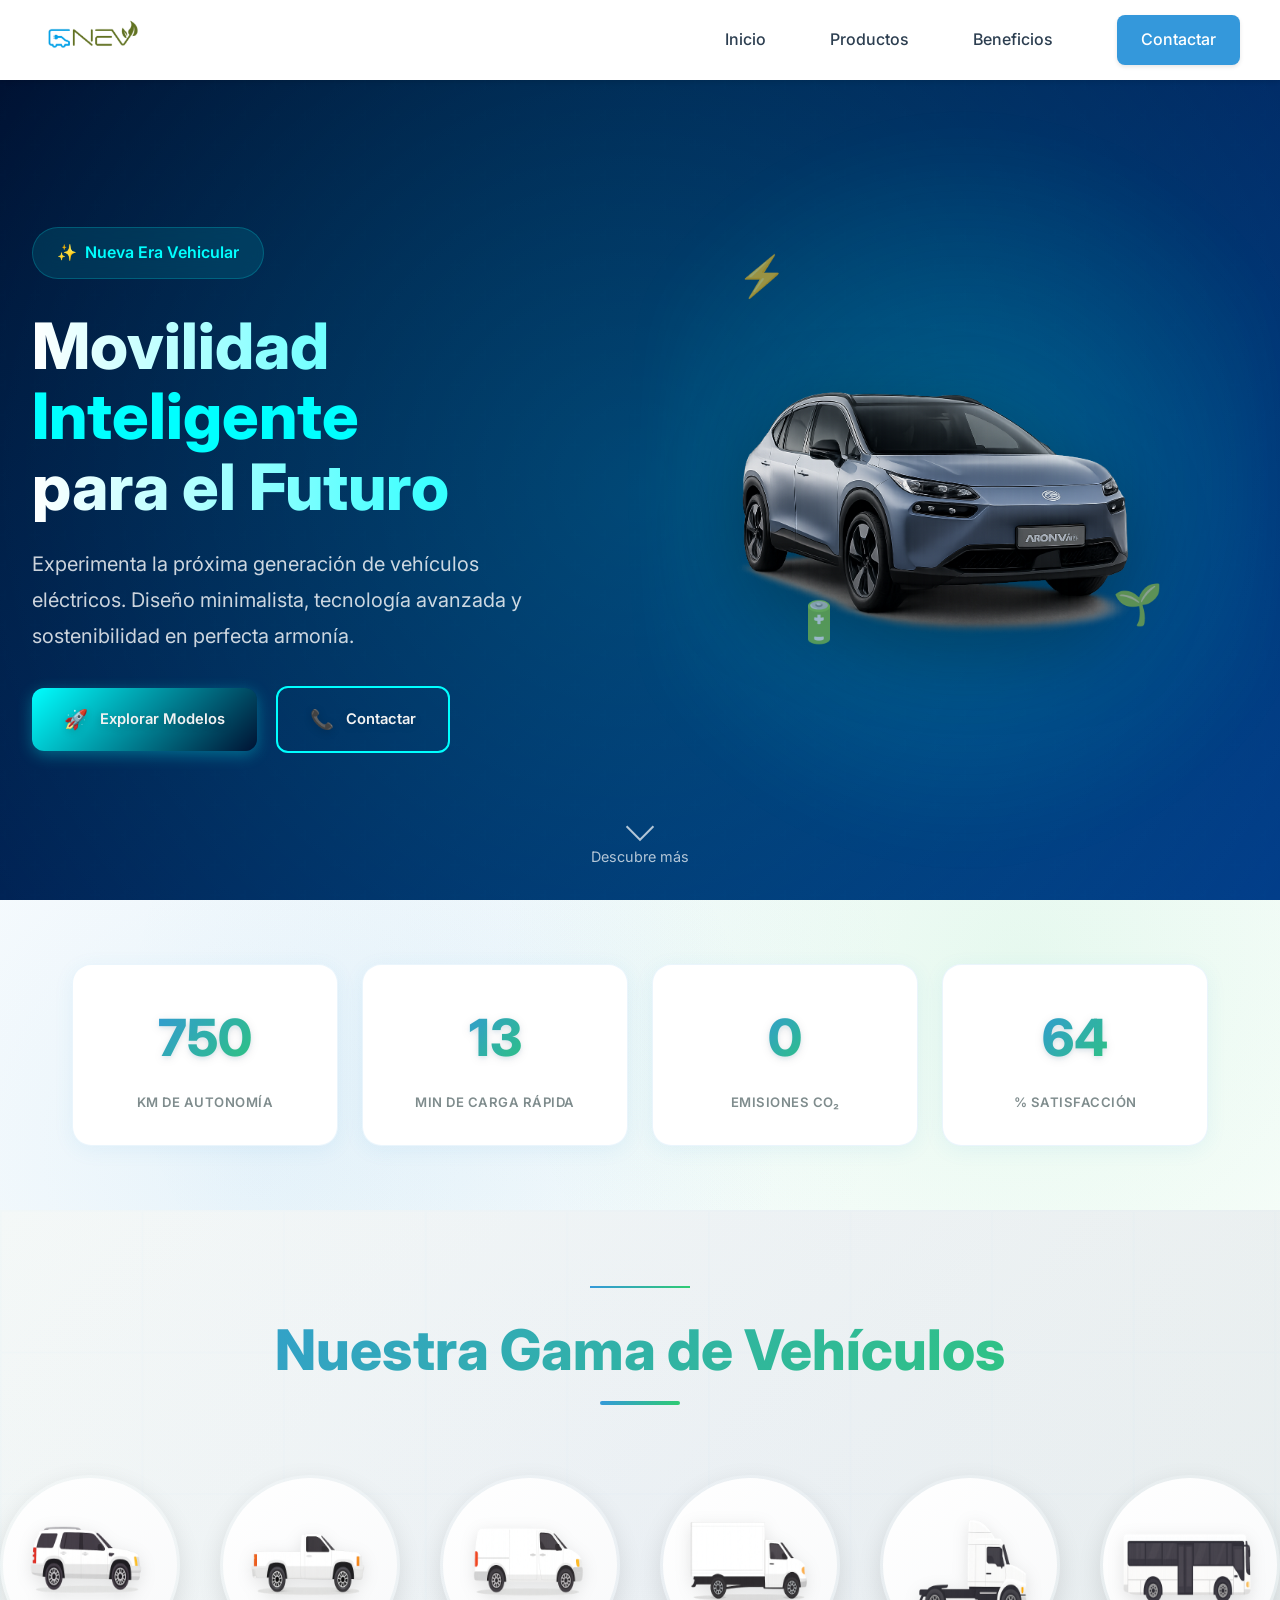
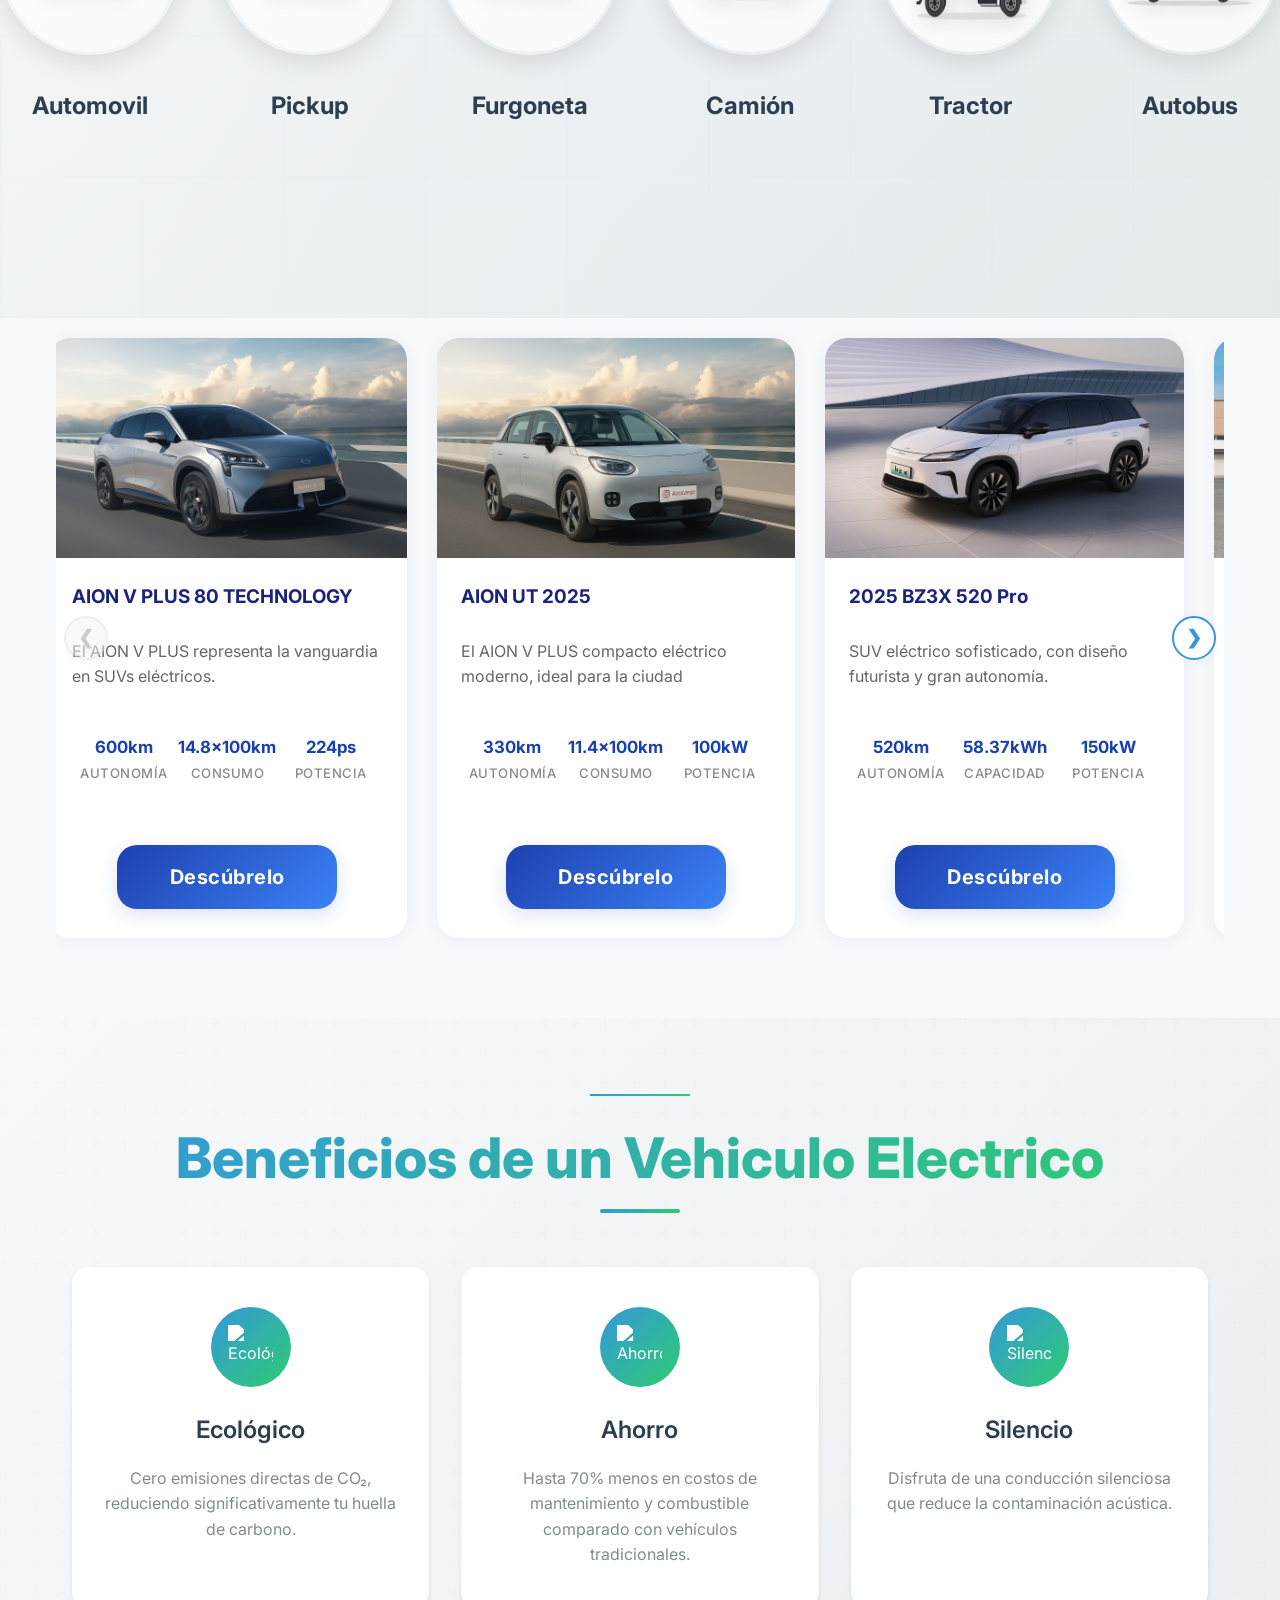
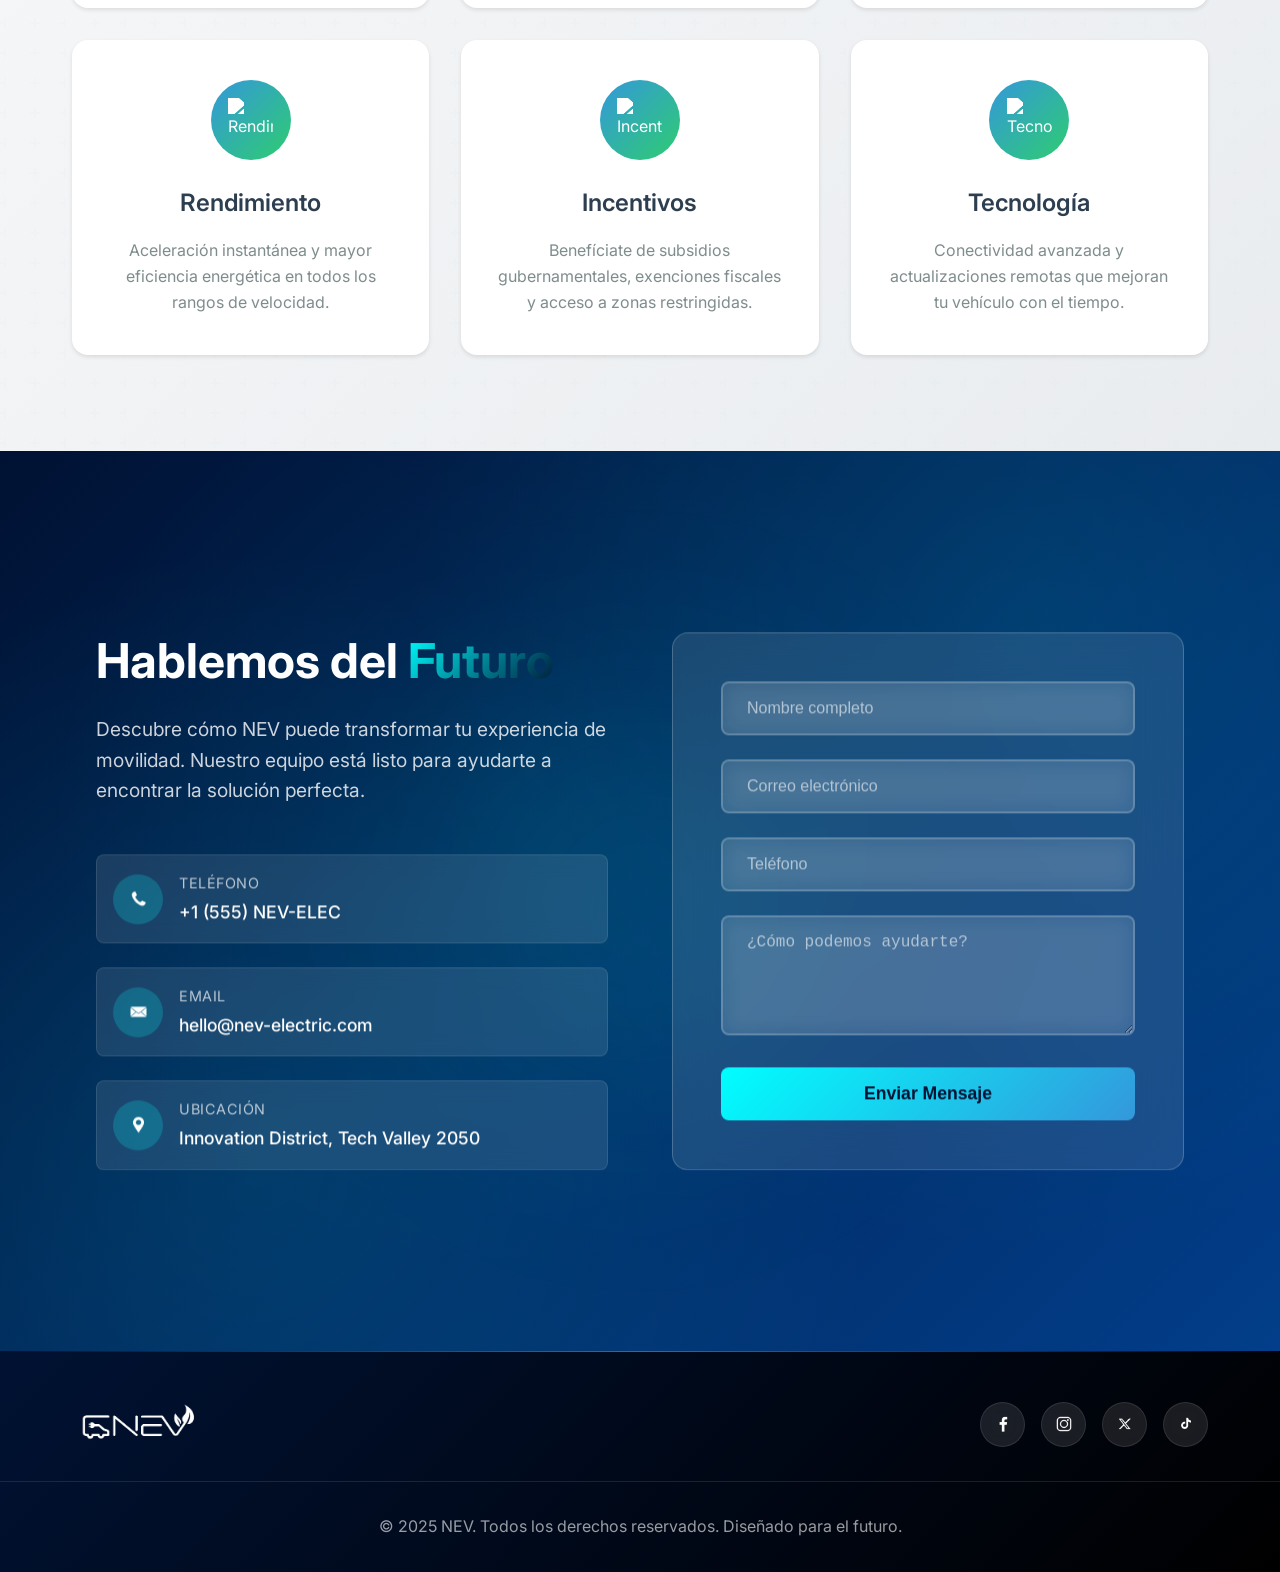
==== commit 136a9740: "Adaptabilidad parte 3" ====
--- a/Vehiculos Electricos 1.0.html
+++ b/Vehiculos Electricos 1.0.html
@@ -2369,14 +2369,5 @@
     </footer>
 
     <div id="formStatus" style="display: none"></div>
-
-    <script>
-        const heroSection = document.querySelector('#inicio');
-        const navbar = document.querySelector('.navbar');
-        const navbarHeight = navbar ? navbar.offsetHeight : 0;
-        const targetPosition = heroSection.getBoundingClientRect().top + window.pageYOffset - navbarHeight;
-        window.scrollTo({ top: targetPosition, behavior: 'smooth' });
-    </script>
 </body>
 </html>
-
--- a/styles.css
+++ b/styles.css
@@ -740,6 +740,26 @@
     z-index: 2;
 }
 
+@media (max-width: 600px) {
+    .stats-container {
+        grid-template-columns: 1fr 1fr;
+        gap: 1rem;
+    }
+}
+
+@media (max-width: 768px) {
+    .stats-container {
+        grid-template-columns: 1fr 1fr;
+        gap: 1rem;
+    }
+}
+
+@media (max-width: 480px) {
+    .stats-container {
+        grid-template-columns: 1fr;
+    }
+}
+
 /* Efecto de partículas flotantes para stats */
 .stats::after {
     content: '';
@@ -839,7 +859,7 @@
 
 .stat-label {
     color: var(--text-color-light);
-    font-size: 1.1rem;
+    font-size: 0.82rem;
     font-weight: 600;
     text-transform: uppercase;
     letter-spacing: 0.5px;
@@ -3722,4 +3742,70 @@
 .hero-buttons .btn-primary {
     color: #f2f2f2;
     text-shadow: 0 2px 8px rgba(0,0,0,0.18);
+}
+
+@media (max-width: 900px) {
+    .stats-container {
+        grid-template-columns: 1fr 1fr;
+        gap: 1rem;
+    }
+}
+
+@media (max-width: 768px) {
+  .benefits-grid {
+    display: flex !important;
+    flex-direction: column !important;
+    gap: 18px !important;
+    width: 100%;
+  }
+  .benefit-icon {
+    display: none !important;
+  }
+  .benefit-card {
+    width: 100% !important;
+    margin: 0 !important;
+    border-radius: 14px;
+    box-shadow: 0 2px 12px rgba(30,64,175,0.07);
+    background: #fff;
+    padding: 0 !important;
+    border-bottom: 1px solid #e0e0e0;
+    text-align: left;
+  }
+  .benefit-card h3 {
+    display: flex;
+    align-items: center;
+    justify-content: space-between;
+    font-size: 1.1rem;
+    font-weight: 600;
+    color: var(--primary-color);
+    margin: 0;
+    padding: 1rem 0.5rem;
+    cursor: pointer;
+    border: none;
+    background: none;
+    width: 100%;
+    transition: background 0.2s;
+    position: relative;
+  }
+  .benefit-card h3::after {
+    content: '+';
+    font-size: 1.5rem;
+    color: var(--primary-color);
+    margin-left: 1rem;
+    transition: transform 0.2s;
+  }
+  .benefit-card.active h3::after {
+    content: '-';
+    transform: rotate(180deg);
+  }
+  .benefit-card p {
+    display: none;
+    padding: 0 0.5rem 1rem 0.5rem;
+    font-size: 0.97rem;
+    color: var(--text-color-light);
+    line-height: 1.5;
+  }
+  .benefit-card.active p {
+    display: block;
+  }
 }
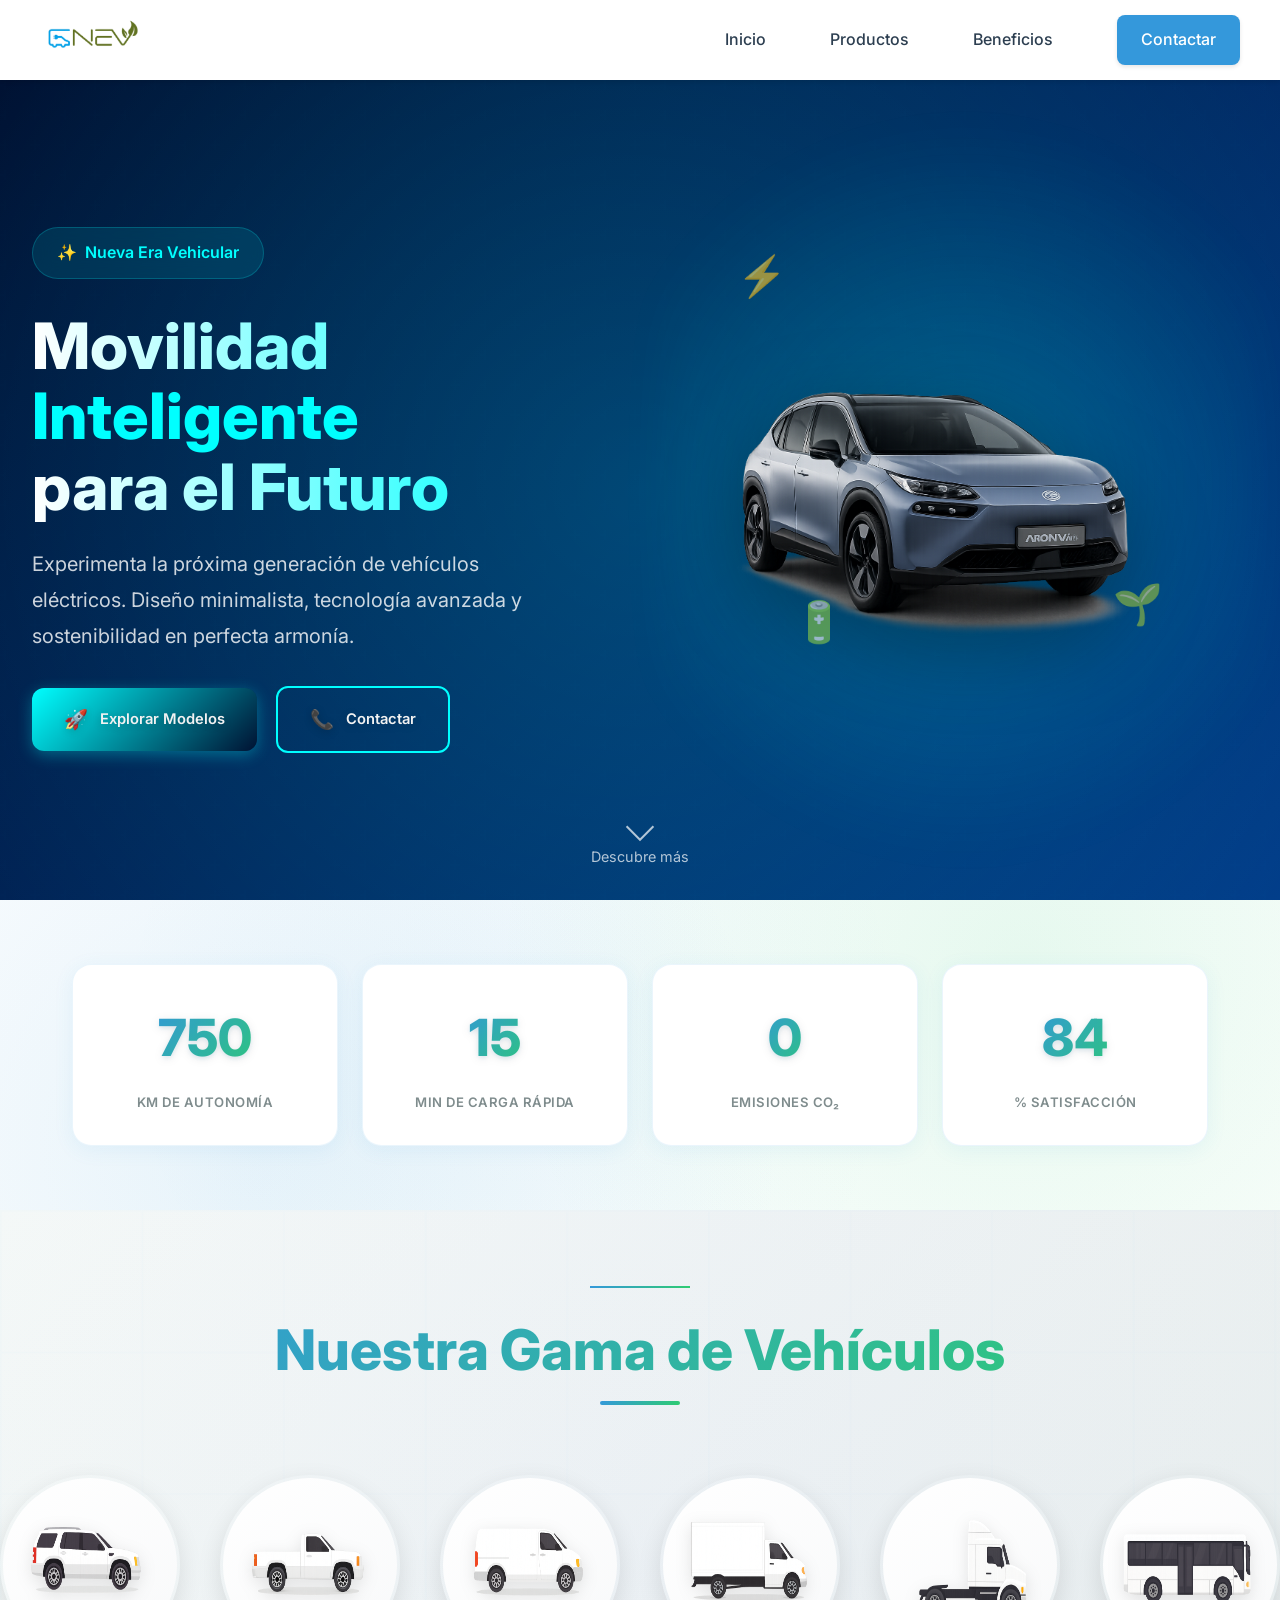
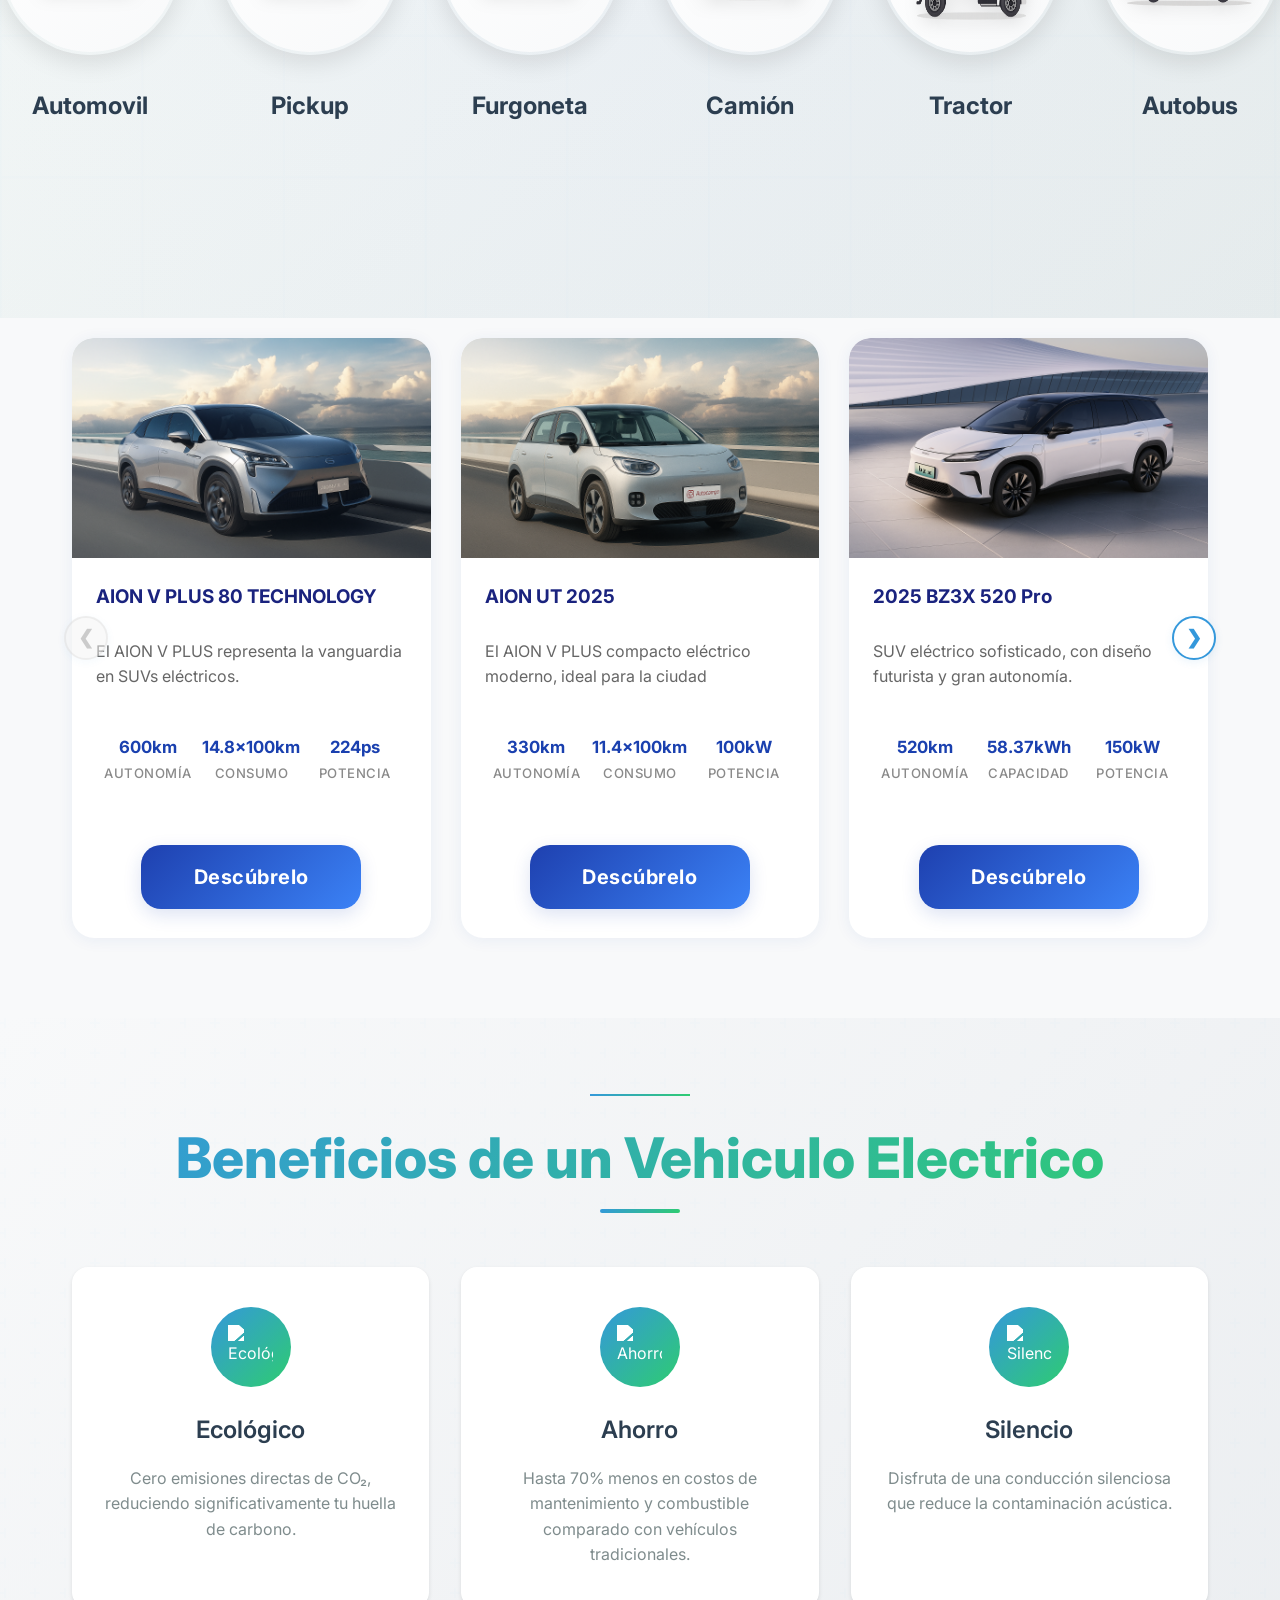
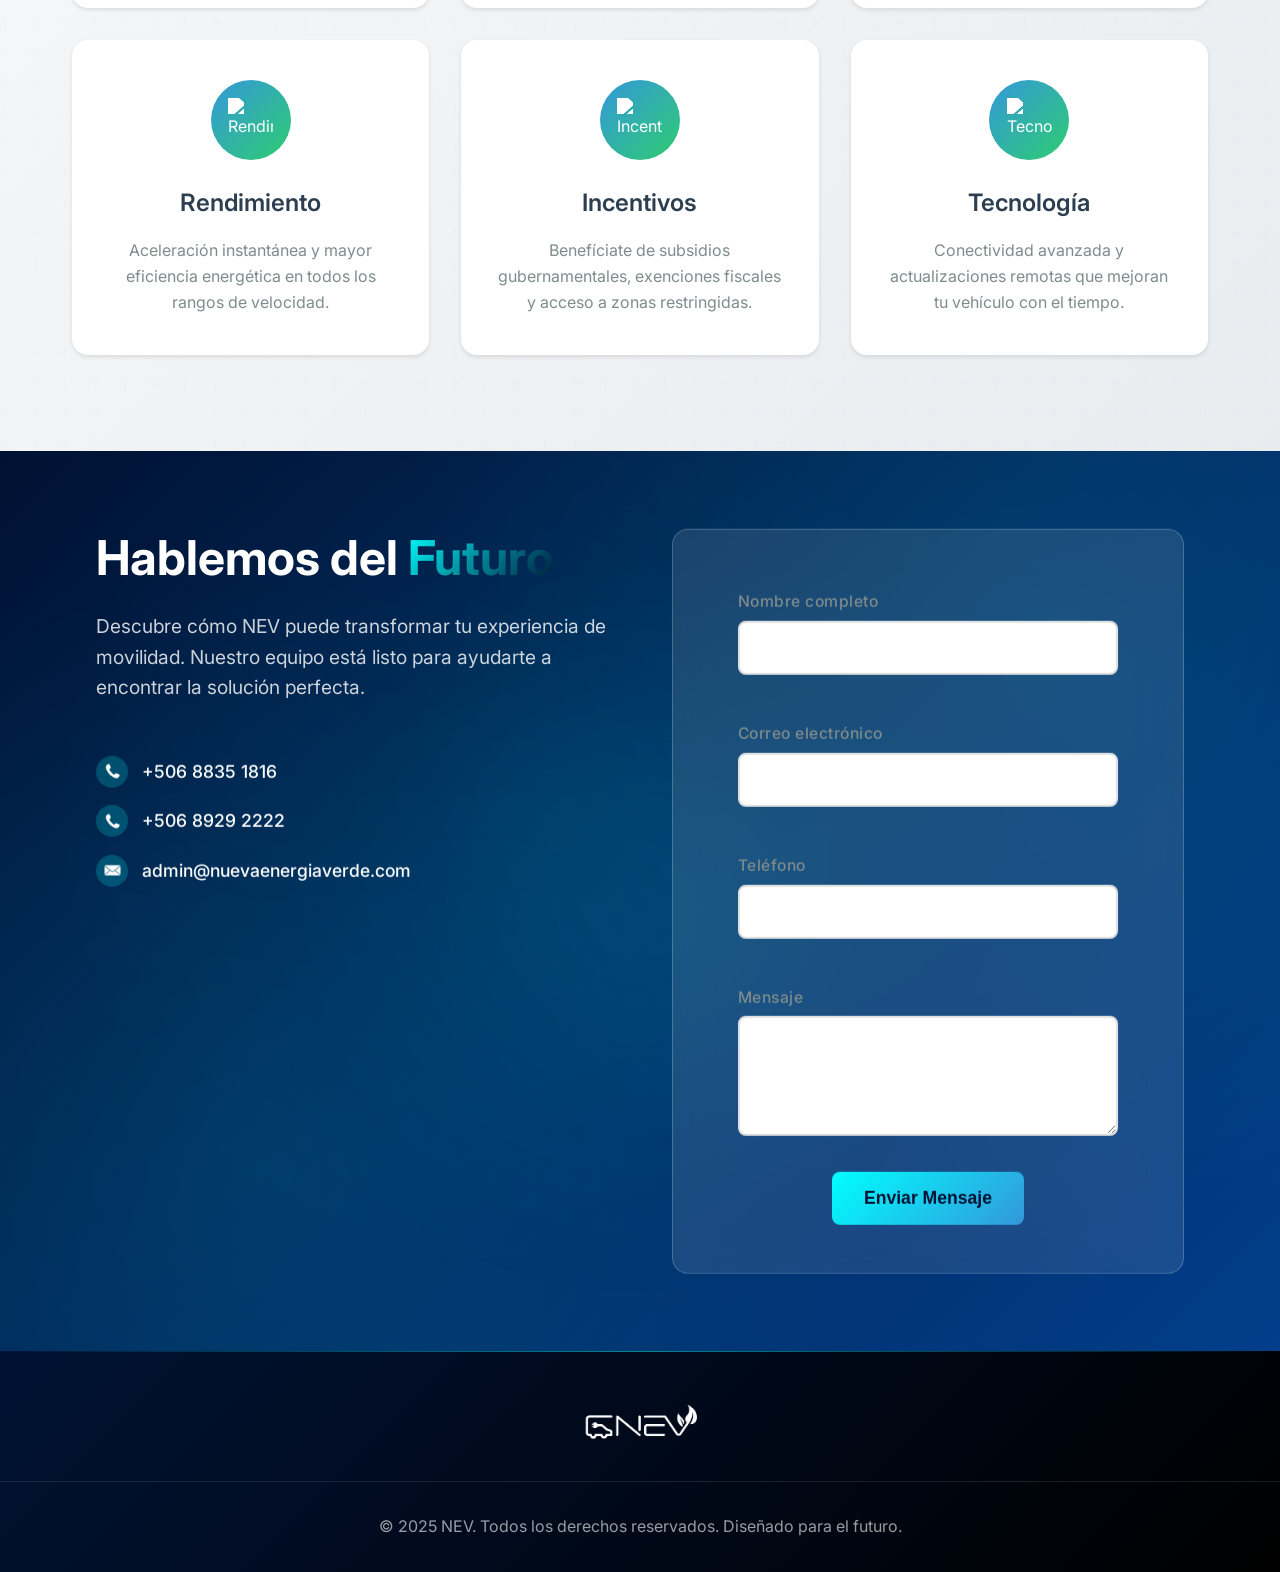
==== commit 1ee14255: "Actualización" ====
--- a/Vehiculos Electricos 1.0.html
+++ b/Vehiculos Electricos 1.0.html
@@ -48,7 +48,6 @@
         </ul>
     </div>
     <div class="page-overlay"></div>
-    
     <main id="main-content">
         <!-- Hero Section -->
         <section id="inicio" class="hero">
@@ -763,7 +762,7 @@
                         <p>El AION V PLUS 80 TECHNOLOGY representa la vanguardia de la movilidad eléctrica. Con su diseño futurista, tecnología Smart Drive 3.0 y autonomía de 600 km, este SUV eléctrico combina elegancia, rendimiento y sostenibilidad. Su interior espacioso, conectividad avanzada y sistema de asistencia de conducción lo convierten en el compañero perfecto para la familia moderna que busca el futuro de la movilidad.</p>
                     </div>
                     <div class="action-buttons">
-                        <a href="images/FichasTecnicas/CV PILAR FAJARDO.pdf" class="btn download-btn force-download" download="AION V PLUS 80 TECHNOLOGY - Ficha Técnica.pdf">
+                        <a href="images/Ficha tecnica/FICHA TECNICA AION V PLUS TECHNOLOGY.pdf" class="btn download-btn force-download" download="AION V PLUS 80 TECHNOLOGY - Ficha Técnica.pdf">
                             <img src="images/Icons/Flecha negro.png" alt="Ficha Técnica" class="icon">
                             Ficha Técnica
                         </a>
@@ -915,7 +914,7 @@
                         <p>El AION UT 2025 es un vehículo compacto eléctrico de diseño moderno y amigable. Sus líneas suaves, faros redondeados y aspecto urbano lo hacen ideal para la ciudad. Combina eficiencia energética, estilo minimalista y tecnología avanzada en un formato práctico y versátil para el día a día, perfecto para la movilidad urbana sostenible.</p>
                     </div>
                     <div class="action-buttons">
-                        <a href="images/FichasTecnicas/AION UT 2025.pdf" class="btn download-btn force-download" download="AION UT 2025 - Ficha Técnica.pdf">
+                        <a href="images/Ficha tecnica/Ficha Tecnica AION UT 2025.pdf" class="btn download-btn force-download" download="AION UT 2025 - Ficha Técnica.pdf">
                             <img src="images/Icons/Flecha negro.png" alt="Ficha Técnica" class="icon">
                             Ficha Técnica
                         </a>
@@ -1061,7 +1060,7 @@
                         <p>El BZ3X 520 Pro destaca por su diseño elegante y futurista. Con líneas limpias, faros delgados y una silueta aerodinámica, transmite una imagen sofisticada y tecnológica. Su combinación de colores en blanco y negro refuerza su estilo moderno, ideal para quienes buscan innovación y presencia en un solo vehículo. Representa la excelencia de Toyota en el segmento eléctrico.</p>
                     </div>
                     <div class="action-buttons">
-                        <a href="images/FichasTecnicas/2025 BZ3X 520 Pro.pdf" class="btn download-btn force-download" download="2025 BZ3X 520 Pro - Ficha Técnica.pdf">
+                        <a href="images/Ficha tecnica/FICHA TECNICA 2025 BZ3X 520 Pro.pdf" class="btn download-btn force-download" download="2025 BZ3X 520 Pro - Ficha Técnica.pdf">
                             <img src="images/Icons/Flecha negro.png" alt="Ficha Técnica" class="icon">
                             Ficha Técnica
                         </a>
@@ -1156,7 +1155,7 @@
                         <p>El auto de la imagen es un BMW iX1 2023, un SUV eléctrico compacto que combina elegancia y potencia. Su diseño imponente con la clásica parrilla doble, faros afilados y líneas modernas transmite una presencia sofisticada y deportiva, ideal para quienes buscan estilo, tecnología y desempeño en un solo vehículo.</p>
                     </div>
                     <div class="action-buttons">
-                        <a href="images/FichasTecnicas/BMW iX1 versión 2023 eDrive25L.pdf" class="btn download-btn force-download" download="BMW iX1 eDrive25L - Ficha Técnica.pdf">
+                        <a href="images/Ficha tecnica/Ficha Tecnica BMW iX1 .pdf" class="btn download-btn force-download" download="BMW iX1 eDrive25L - Ficha Técnica.pdf">
                             <img src="images/Icons/Flecha negro.png" alt="Ficha Técnica" class="icon">
                             Ficha Técnica
                         </a>
@@ -1227,7 +1226,7 @@
                         <p>El renovado Volkswagen ID.3 2025 llega con un diseño actualizado y mejoras significativas en tecnología y calidad interior.</p>
                     </div>
                     <div class="action-buttons">
-                        <a href="images/FichasTecnicas/Volkswagen ID.3 versión 2025 restyling.pdf" class="btn download-btn force-download" download="Volkswagen ID.3 2025 - Ficha Técnica.pdf">
+                        <a href="images/Ficha tecnica/Ficha Tecnica Volkswagen ID.3.pdf" class="btn download-btn force-download" download="Volkswagen ID.3 2025 - Ficha Técnica.pdf">
                             <img src="images/Icons/Flecha negro.png" alt="Ficha Técnica" class="icon">
                             Ficha Técnica
                         </a>
@@ -1296,7 +1295,7 @@
                         <p>La Radar Jingang 2025 representa una nueva era en pickups eléctricas, combinando capacidad de carga con eficiencia energética.</p>
                     </div>
                     <div class="action-buttons">
-                        <a href="images/FichasTecnicas/Radar Jingang 2025.pdf" class="btn download-btn force-download" download="Radar Jingang 2025 - Ficha Técnica.pdf">
+                        <a href="images/Ficha tecnica/Radar Jingang 2025.xlsx.pdf" class="btn download-btn force-download" download="Radar Jingang 2025 - Ficha Técnica.pdf">
                             <img src="images/Icons/Flecha negro.png" alt="Ficha Técnica" class="icon">
                             Ficha Técnica
                         </a>
@@ -1369,7 +1368,7 @@
                         <p>La Wuling Yangguang 2024 es la furgoneta eléctrica perfecta para el reparto urbano, combinando espacio y eficiencia.</p>
                     </div>
                     <div class="action-buttons">
-                        <a href="images/FichasTecnicas/Wuling Yangguang 2024.pdf" class="btn download-btn force-download" download="Wuling Yangguang 2024 - Ficha Técnica.pdf">
+                        <a href="images/Ficha tecnica/Ficha Tecnica Wuling Yangguang 2024.pdf" class="btn download-btn force-download" download="Wuling Yangguang 2024 - Ficha Técnica.pdf">
                             <img src="images/Icons/Flecha negro.png" alt="Ficha Técnica" class="icon">
                             Ficha Técnica
                         </a>
@@ -1441,7 +1440,8 @@
                         <p>El Qingling EV 2024 es un camión eléctrico diseñado para el transporte urbano eficiente y sostenible.</p>
                     </div>
                     <div class="action-buttons">
-                        <a href="images/FichasTecnicas/Qingling EV 2024.pdf" class="btn download-btn force-download" download="Qingling EV 2024 - Ficha Técnica.pdf">
+                        <!--Cambiar porque no sale ficha tecnica-->
+                        <a href="images/Ficha tecnica/" class="btn download-btn force-download" download="Qingling EV 2024 - Ficha Técnica.pdf">
                             <img src="images/Icons/Flecha negro.png" alt="Ficha Técnica" class="icon">
                             Ficha Técnica
                         </a>
@@ -1524,7 +1524,8 @@
                         <p>El Zonson EV 2024 es un tractor eléctrico de última generación para el transporte de larga distancia.</p>
                     </div>
                     <div class="action-buttons">
-                        <a href="images/FichasTecnicas/Zonson EV 2024.pdf" class="btn download-btn force-download" download="Zonson EV 2024 - Ficha Técnica.pdf">
+                        <!--Cambiar porque no trae ficha tecnica-->
+                        <a href="images/Ficha tecnica/" class="btn download-btn force-download" download="Zonson EV 2024 - Ficha Técnica.pdf">
                             <img src="images/Icons/Flecha negro.png" alt="Ficha Técnica" class="icon">
                             Ficha Técnica
                         </a>
@@ -1600,7 +1601,8 @@
                         <p>El Dongfeng EV 2024 es un autobús eléctrico diseñado para el transporte urbano sostenible y confortable.</p>
                     </div>
                     <div class="action-buttons">
-                        <a href="images/FichasTecnicas/Dongfeng EV 2024.pdf" class="btn download-btn force-download" download="Dongfeng EV 2024 - Ficha Técnica.pdf">
+                        <!--Cambiar porque no trae Ficha Tecnica-->
+                        <a href="images/Ficha tecnica/" class="btn download-btn force-download" download="Dongfeng EV 2024 - Ficha Técnica.pdf">
                             <img src="images/Icons/Flecha negro.png" alt="Ficha Técnica" class="icon">
                             Ficha Técnica
                         </a>
@@ -1682,7 +1684,7 @@
                         <p>El Radar Horizon representa la evolución tecnológica en pickups eléctricas, combinando innovación y practicidad.</p>
                     </div>
                     <div class="action-buttons">
-                        <a href="images/FichasTecnicas/Radar Horizon Innovación Tecnológica.pdf" class="btn download-btn force-download" download="Radar Horizon - Ficha Técnica.pdf">
+                        <a href="images/Ficha tecnica/Ficha Tecnica Radar Horizon.pdf" class="btn download-btn force-download" download="Radar Horizon - Ficha Técnica.pdf">
                             <img src="images/Icons/Flecha negro.png" alt="Ficha Técnica" class="icon">
                             Ficha Técnica
                         </a>
@@ -1753,7 +1755,7 @@
                         <p>El JMC Dadao EV Premium combina lujo y funcionalidad en una pickup eléctrica de alto rendimiento.</p>
                     </div>
                     <div class="action-buttons">
-                        <a href="images/FichasTecnicas/JMC Dadao EV 2024 Premium.pdf" class="btn download-btn force-download" download="JMC Dadao EV 2024 - Ficha Técnica.pdf">
+                        <a href="images/Ficha tecnica/Ficha Tecnica JMC Dadao.pdf" class="btn download-btn force-download" download="JMC Dadao EV 2024 - Ficha Técnica.pdf">
                             <img src="images/Icons/Flecha negro.png" alt="Ficha Técnica" class="icon">
                             Ficha Técnica
                         </a>
@@ -1825,7 +1827,7 @@
                         <p>El MC Yuhu EV Doushi ofrece una combinación perfecta de eficiencia y capacidad de trabajo.</p>
                     </div>
                     <div class="action-buttons">
-                        <a href="images/FichasTecnicas/MC Yuhu EV 2022 versión Doushi.pdf" class="btn download-btn force-download" download="MC Yuhu EV 2022 - Ficha Técnica.pdf">
+                        <a href="images/Ficha tecnica/Ficha Tecnica JMC Yuhu EV.pdf" class="btn download-btn force-download" download="MC Yuhu EV 2022 - Ficha Técnica.pdf">
                             <img src="images/Icons/Flecha negro.png" alt="Ficha Técnica" class="icon">
                             Ficha Técnica
                         </a>
@@ -1896,7 +1898,7 @@
                         <p>El Nissan Z9 GT combina deportividad y funcionalidad en una pickup de alto rendimiento.</p>
                     </div>
                     <div class="action-buttons">
-                        <a href="images/FichasTecnicas/Zhengzhou Nissan Z9 2025 GT 2.0T.pdf" class="btn download-btn force-download" download="Nissan Z9 GT 2.0T - Ficha Técnica.pdf">
+                        <a href="images/Ficha tecnica/Ficha Tecnica Zhengzhou Nissan Z9.pdf" class="btn download-btn force-download" download="Nissan Z9 GT 2.0T - Ficha Técnica.pdf">
                             <img src="images/Icons/Flecha negro.png" alt="Ficha Técnica" class="icon">
                             Ficha Técnica
                         </a>
@@ -1966,7 +1968,7 @@
                         <p>El Nissan Z9 PHEV ofrece la versatilidad de un sistema híbrido enchufable con la robustez de una pickup.</p>
                     </div>
                     <div class="action-buttons">
-                        <a href="images/FichasTecnicas/Zhengzhou Nissan Z9 GE PHEV 2025.pdf" class="btn download-btn force-download" download="Nissan Z9 GE PHEV - Ficha Técnica.pdf">
+                        <a href="images/Ficha tecnica/Zhengzhou Nissan Z9 GE PHEV.pdf" class="btn download-btn force-download" download="Nissan Z9 GE PHEV - Ficha Técnica.pdf">
                             <img src="images/Icons/Flecha negro.png" alt="Ficha Técnica" class="icon">
                             Ficha Técnica
                         </a>
@@ -2039,7 +2041,7 @@
                         <p>La Peugeot Pickup combina el estilo europeo con la funcionalidad de una pickup moderna.</p>
                     </div>
                     <div class="action-buttons">
-                        <a href="images/FichasTecnicas/Peugeot Pickup.pdf" class="btn download-btn force-download" download="Peugeot Pickup - Ficha Técnica.pdf">
+                        <a href="images/Ficha tecnica/Ficha Tecnica Peugeot Pickup.pdf" class="btn download-btn force-download" download="Peugeot Pickup - Ficha Técnica.pdf">
                             <img src="images/Icons/Flecha negro.png" alt="Ficha Técnica" class="icon">
                             Ficha Técnica
                         </a>
@@ -2108,7 +2110,7 @@
                         <p>El JAC T9 representa la nueva generación de pickups inteligentes con tecnología avanzada.</p>
                     </div>
                     <div class="action-buttons">
-                        <a href="images/FichasTecnicas/JAC T9 Diésel Automática Inteligente.pdf" class="btn download-btn force-download" download="JAC T9 Diésel - Ficha Técnica.pdf">
+                        <a href="images/Ficha tecnica/Ficha Tecnica JAC T9 Die╠üsel.pdf" class="btn download-btn force-download" download="JAC T9 Diésel - Ficha Técnica.pdf">
                             <img src="images/Icons/Flecha negro.png" alt="Ficha Técnica" class="icon">
                             Ficha Técnica
                         </a>
@@ -2180,7 +2182,7 @@
                         <p>El DFL4251A9 es un tractor eléctrico de alta potencia diseñado para el transporte de larga distancia, ofreciendo un rendimiento excepcional y eficiencia energética.</p>
                     </div>
                     <div class="action-buttons">
-                        <a href="images/FichasTecnicas/DFL4251A9.pdf" class="btn download-btn force-download" download="DFL4251A9 - Ficha Técnica.pdf">
+                        <a href="images/Ficha tecnica/FICHA TECNICA DFL4251A9.pdf" class="btn download-btn force-download" download="DFL4251A9 - Ficha Técnica.pdf">
                             <img src="images/Icons/Flecha negro.png" alt="Ficha Técnica" class="icon">
                             Ficha Técnica
                         </a>
@@ -2301,7 +2303,16 @@
                         </div>
                         <div class="contact-item-content">
                             <span class="contact-label">Teléfono</span>
-                            <span class="contact-value">+1 (555) NEV-ELEC</span>
+                            <span class="contact-value">+506 8835 1816</span>
+                        </div>
+                    </div>
+                    <div class="contact-item">
+                        <div class="contact-item-icon">
+                            <img src="images/Icons/Telefono.png" alt="Teléfono" class="contact-icon">
+                        </div>
+                        <div class="contact-item-content">
+                            <span class="contact-label">Teléfono</span>
+                            <span class="contact-value">+506 8929 2222</span>
                         </div>
                     </div>
                     <div class="contact-item">
@@ -2310,16 +2321,7 @@
                         </div>
                         <div class="contact-item-content">
                             <span class="contact-label">Email</span>
-                            <span class="contact-value">hello@nev-electric.com</span>
-                        </div>
-                    </div>
-                    <div class="contact-item">
-                        <div class="contact-item-icon">
-                            <img src="images/Icons/Dirección.png" alt="Ubicación" class="contact-icon">
-                        </div>
-                        <div class="contact-item-content">
-                            <span class="contact-label">Ubicación</span>
-                            <span class="contact-value">Innovation District, Tech Valley 2050</span>
+                            <span class="contact-value">admin@nuevaenergiaverde.com</span>
                         </div>
                     </div>
                 </div>
@@ -2327,18 +2329,22 @@
             <div class="contact-form-section">
                 <form id="contactForm" class="contact-form" onsubmit="return handleSubmit(event)">
                     <div class="form-group">
+                        <label for="nombre">Nombre completo</label>
                         <input type="text" id="nombre" name="nombre" placeholder="Nombre completo" required>
                         <div class="input-focus-border"></div>
                     </div>
                     <div class="form-group">
+                        <label for="email">Correo electrónico</label>
                         <input type="email" id="email" name="email" placeholder="Correo electrónico" required>
                         <div class="input-focus-border"></div>
                     </div>
                     <div class="form-group">
+                        <label for="telefono">Teléfono</label>
                         <input type="tel" id="telefono" name="telefono" placeholder="Teléfono" required>
                         <div class="input-focus-border"></div>
                     </div>
                     <div class="form-group">
+                        <label for="mensaje">Mensaje</label>
                         <textarea id="mensaje" name="mensaje" placeholder="¿Cómo podemos ayudarte?" required></textarea>
                         <div class="input-focus-border"></div>
                     </div>
@@ -2356,12 +2362,7 @@
             <div class="footer-brand">
                 <img src="images/nev-logo.png" alt="NEV Logo" class="footer-logo">
             </div>
-            <div class="social-icons">
-                <a href="https://www.facebook.com" target="_blank" class="social-icon"><img src="images/Icons/Facebook blanco.png" alt="Facebook" class="social-icon-img"></a>
-                <a href="https://www.instagram.com" target="_blank" class="social-icon"><img src="images/Icons/Instagram blanco.png" alt="Instagram" class="social-icon-img"></a>
-                <a href="https://www.twitter.com" target="_blank" class="social-icon"><img src="images/Icons/Twitter.png" alt="Twitter" class="social-icon-img"></a>
-                <a href="https://www.tiktok.com" target="_blank" class="social-icon"><img src="images/Icons/Tiktok.png" alt="Tiktok" class="social-icon-img"></a>
-            </div>
+            
         </div>
         <div style="text-align: center; margin-top: 2rem; padding-top: 2rem; border-top: 1px solid rgba(255,255,255,0.1); color: rgba(255,255,255,0.6);">
             <p>© 2025 NEV. Todos los derechos reservados. Diseñado para el futuro.</p>
--- a/styles.css
+++ b/styles.css
@@ -2835,54 +2835,49 @@
 
     /* --- CONTACT --- */
     .contact-container {
+        gap: 2rem;
+        grid-template-columns: 1fr;
+        display: flex;
         flex-direction: column;
-        gap: 3rem;
     }
     .contact-left {
+        order: 1;
         text-align: center;
     }
     .contact-title {
-        font-size: 2.25rem;
-        margin-bottom: 1rem;
+        font-size: 1.8rem;
     }
     .contact-subtitle {
-        font-size: 1rem;
-        margin-bottom: 2rem;
+        font-size: 0.95rem;
     }
     .contact-details {
+        gap: 1rem;
+    }
+    .contact-item {
+        padding: 0.75rem;
         flex-direction: column;
-        gap: 1.5rem;
-    }
-    .contact-item {
-        flex-direction: row;
-        align-items: center;
-        text-align: left;
-        padding: 1rem;
-        background: rgba(255, 255, 255, 0.1);
-        border-radius: var(--border-radius-md);
+        text-align: center;
+        gap: 0.5rem;
     }
     .contact-item-icon {
-        margin-right: 1rem;
-        flex-shrink: 0;
+        margin-right: 0;
+        margin-bottom: 0.5rem;
+    }
+    .contact-form-section {
+        order: 2;
+        width: 100%;
     }
     .contact-form {
-        padding: 2rem;
-        background: rgba(255, 255, 255, 0.95);
-        border-radius: var(--border-radius-lg);
-        box-shadow: var(--shadow-lg);
-    }
-    .form-group {
-        margin-bottom: 1.5rem;
+        padding: 1.5rem;
     }
     .form-group input,
     .form-group textarea {
-        padding: 1rem;
+        padding: 0.875rem;
+        font-size: 0.95rem;
+    }
+    .submit-button {
+        padding: 0.875rem;
         font-size: 1rem;
-    }
-    .submit-button {
-        width: 100%;
-        padding: 1rem;
-        font-size: 1.1rem;
     }
 
     /* --- FOOTER --- */
@@ -3808,4 +3803,303 @@
   .benefit-card.active p {
     display: block;
   }
+}
+
+@media (max-width: 600px) {
+  .carousel-wrapper {
+    display: flex;
+    justify-content: center;
+    width: 100vw;
+    overflow-x: auto;
+    scroll-snap-type: x mandatory;
+    -webkit-overflow-scrolling: touch;
+    padding: 0;
+  }
+  .carousel-track {
+    display: flex;
+    gap: 4vw;
+    width: auto;
+    justify-content: flex-start;
+    padding: 0;
+  }
+  .product-card {
+    min-width: 88vw;
+    max-width: 88vw;
+    width: 88vw;
+    margin: 0;
+    box-sizing: border-box;
+    scroll-snap-align: center;
+    font-size: 0.93rem;
+    padding: 1.1rem 0.7rem 1.2rem 0.7rem;
+    box-shadow: 0 2px 12px rgba(30,64,175,0.07);
+  }
+  .product-info h3 {
+    font-size: 1.05rem;
+    margin-bottom: 0.3rem;
+  }
+  .product-info p {
+    font-size: 0.85rem;
+    margin-bottom: 0.7rem;
+  }
+  .product-specs {
+    display: flex;
+    flex-direction: row;
+    justify-content: space-between;
+    align-items: flex-end;
+    gap: 0.1rem;
+    width: 100%;
+    margin: 0.5rem 0 1rem 0;
+    border: none;
+  }
+  .spec {
+    flex: 1 1 0;
+    padding: 0 0.1rem;
+    border: none;
+    text-align: center;
+  }
+  .spec span {
+    font-size: 0.85rem;
+    font-weight: 700;
+    display: block;
+    margin-bottom: 0.1rem;
+  }
+  .spec label {
+    font-size: 0.62rem;
+    letter-spacing: 0.5px;
+  }
+  .discover-btn {
+    width: 100%;
+    padding: 0.7rem 0;
+    font-size: 0.98rem;
+    margin: 1.2rem auto 0.5rem auto;
+    border-radius: 16px;
+  }
+}
+
+@media (max-width: 600px) {
+  .footer {
+    padding-top: 0.2rem;
+    padding-bottom: 0.2rem;
+  }
+  .footer-container {
+    padding: 0 0.7rem;
+    gap: 1rem;
+  }
+  .footer-logo {
+    height: 32px;
+    max-width: 90px;
+  }
+  .social-icons {
+    gap: 0.5rem;
+  }
+  .social-icon {
+    width: 32px;
+    height: 32px;
+  }
+
+  .social-icon-img {
+    width: 16px;
+    height: 16px;
+  }
+  .footer {
+    font-size: 0.85rem;
+  }
+  .footer-container,
+  .footer-brand,
+  .footer-logo,
+  .social-icons,
+  .social-icon,
+  .social-icon-img {
+    margin-bottom: 0.3rem;
+  }
+  .footer p, .footer span, .footer {
+    font-size: 0.85rem;
+  }
+}
+
+@media (max-width: 600px) {
+  .footer-container {
+    display: flex;
+    flex-direction: row;
+    justify-content: center;
+    align-items: center;
+    padding: 0 0.7rem;
+    width: 100%;
+    gap: 0;
+  }
+  .footer-center-group {
+    display: flex;
+    flex-direction: row;
+    align-items: center;
+    justify-content: center;
+    margin: 0;
+    width: auto;
+    gap: 1rem;
+  }
+}
+
+@media (max-width: 600px) {
+  .footer {
+    padding-bottom: 0.2rem;
+  }
+  .footer-container {
+    padding-bottom: 0;
+  }
+  .footer > div[style] {
+    margin-top: 0.7rem !important;
+    padding-top: 0.7rem !important;
+  }
+}
+
+.footer-container {
+  display: flex;
+  justify-content: center;
+  align-items: center;
+}
+.footer-center-group {
+  display: flex;
+  justify-content: center;
+  align-items: center;
+}
+
+@media (max-width: 1024px) {
+    .mobile-menu {
+        width: 320px;
+        padding: 2.5rem 1.5rem 1.5rem 1.5rem;
+    }
+    .mobile-menu-links {
+        padding: 0;
+        margin-top: 1.5rem;
+        gap: 0.2rem;
+    }
+    .mobile-menu-links li {
+        margin: 0.2rem 0;
+        text-align: left;
+    }
+    .mobile-menu-links li a {
+        font-size: 1.1rem;
+        font-weight: 700;
+        color: var(--text-color);
+        padding: 0.5rem 0 0.2rem 0.5rem;
+        border-bottom: none;
+        background: none;
+        transition: color 0.2s;
+    }
+    .mobile-menu-links li a.mobile-menu-cta {
+        font-size: 1rem;
+        font-weight: 600;
+        background: var(--primary-color);
+        color: var(--white) !important;
+        border-radius: var(--border-radius-md);
+        margin-top: 1.5rem;
+        padding: 0.9rem 1rem;
+        text-align: center;
+        display: block;
+    }
+    .mobile-menu-links li:not(:first-child) a {
+        color: var(--text-color-light);
+        font-weight: 500;
+    }
+}
+
+/* --- CONTACT OPTIMIZADO MOVIL --- */
+.contact-item {
+    background: none !important;
+    border: none !important;
+    box-shadow: none !important;
+    padding: 0.5rem 0 !important;
+    display: flex;
+    flex-direction: row;
+    align-items: center;
+    gap: 1rem;
+}
+.contact-label {
+    display: none !important;
+}
+.contact-item-icon {
+    margin: 0 !important;
+    margin-right: 0.7rem !important;
+    margin-bottom: 0 !important;
+    width: 40px !important;
+    height: 40px !important;
+    display: flex;
+    align-items: center;
+    justify-content: center;
+    background: rgba(0, 255, 255, 0.2);
+    border-radius: 50%;
+    flex-shrink: 0;
+}
+.contact-item-content {
+    display: flex;
+    align-items: center;
+    font-size: 1.05rem;
+    color: var(--white);
+    font-weight: 500;
+}
+
+/* --- CONTACT OPTIMIZADO MOVIL AJUSTE FINAL --- */
+.contact-details {
+    gap: 0.5rem !important;
+}
+.contact-item {
+    gap: 0.5rem !important;
+    padding: 0.3rem 0 !important;
+}
+.contact-item-icon {
+    margin-right: 0.4rem !important;
+    width: 32px !important;
+    height: 32px !important;
+}
+.contact-item-content {
+    font-size: 0.82rem !important;
+    font-weight: 400 !important;
+}
+
+.contact-details .contact-item-content {
+    font-size: 0.58rem !important;
+    font-weight: 400 !important;
+}
+
+/* --- FORMULARIO DE CONTACTO OPTIMIZADO MOVIL --- */
+.contact-form {
+    background: none !important;
+    border: none !important;
+    box-shadow: none !important;
+    padding: 0 !important;
+    width: 100%;
+    margin: 0 auto;
+    display: flex;
+    flex-direction: column;
+    align-items: center;
+}
+.form-group {
+    width: 92%;
+    margin: 0.7rem 0;
+    background: none !important;
+    box-shadow: none !important;
+    border: none !important;
+    padding: 0 !important;
+    display: flex;
+    flex-direction: column;
+    align-items: flex-start;
+}
+.form-group input,
+.form-group textarea {
+    width: 100%;
+    background: #fff !important;
+    color: var(--text-color) !important;
+    border: 2px solid #e0e0e0 !important;
+    border-radius: var(--border-radius-md) !important;
+    box-shadow: none !important;
+    padding: 1rem !important;
+    font-size: 1rem !important;
+    margin: 0;
+}
+.form-group label {
+    display: block;
+    font-size: 0.98rem;
+    color: var(--text-color-light);
+    margin-bottom: 0.4rem;
+    font-weight: 500;
+    letter-spacing: 0.5px;
 }
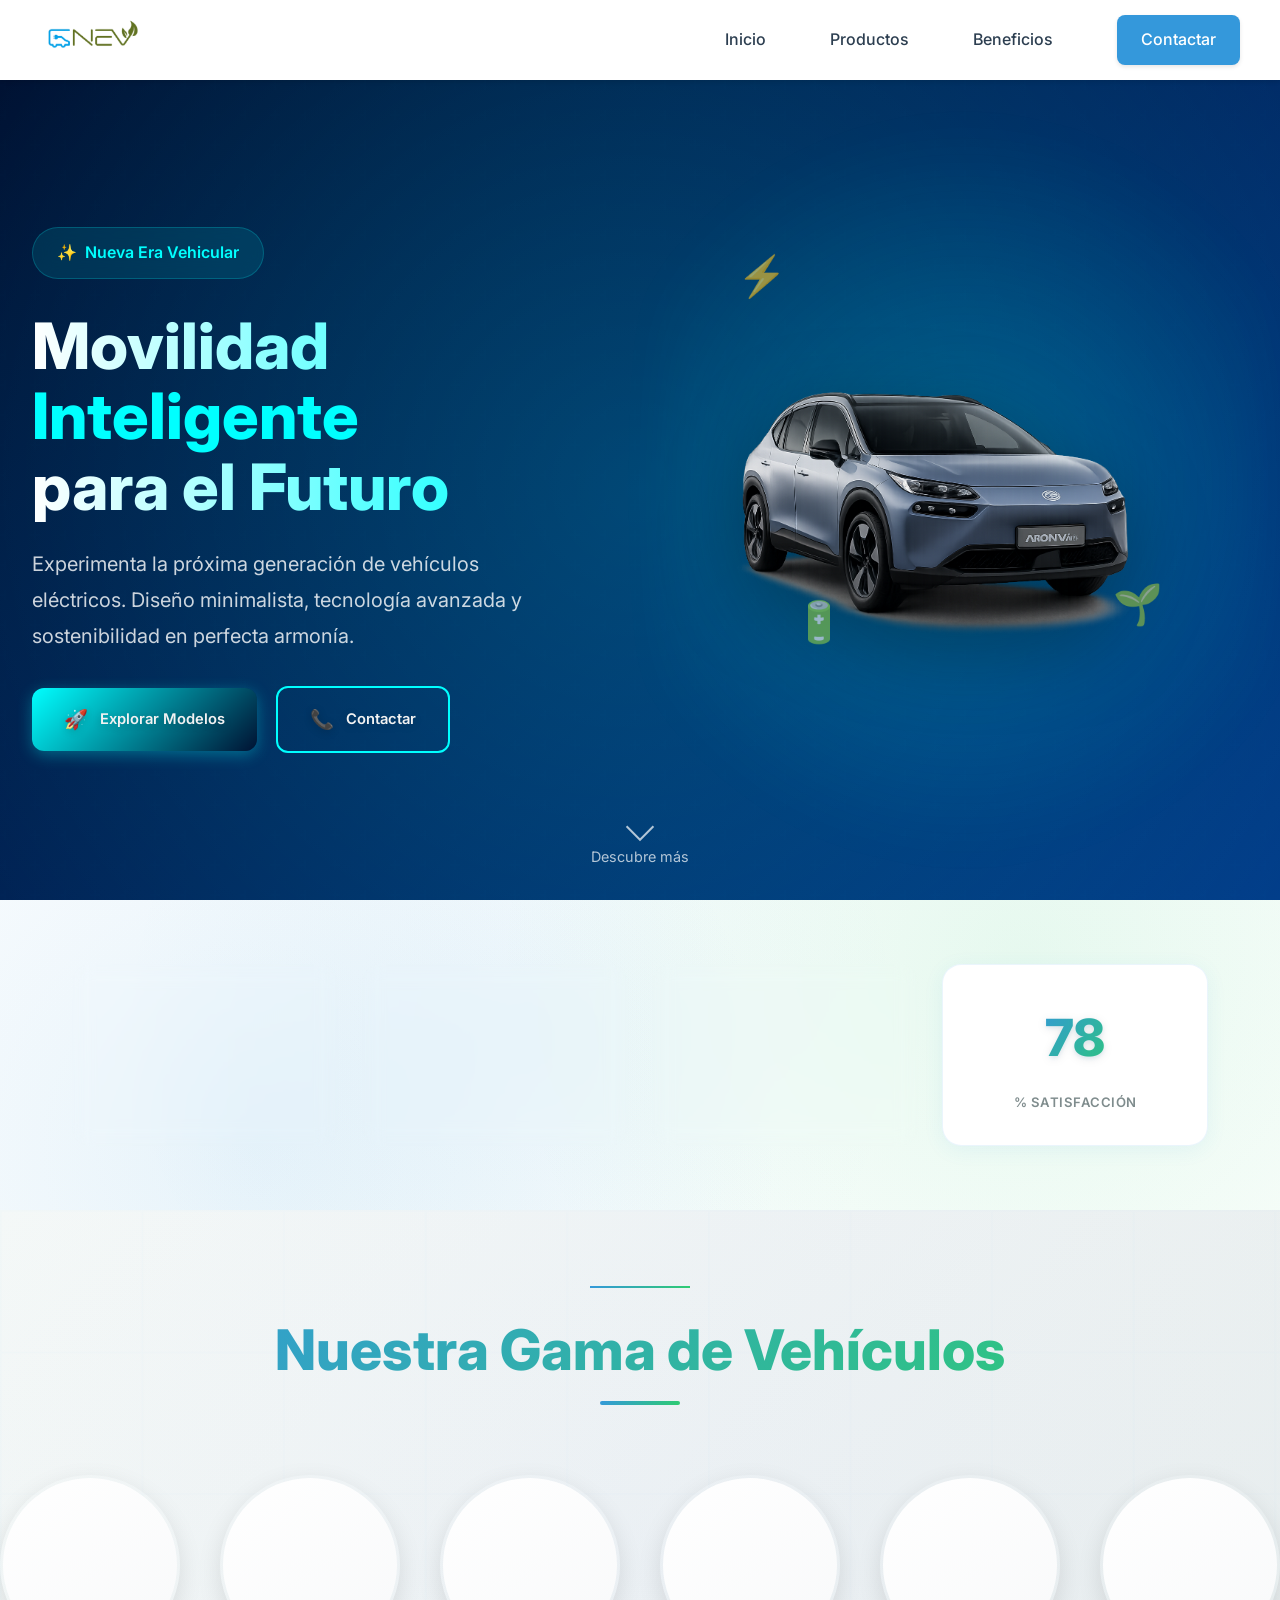
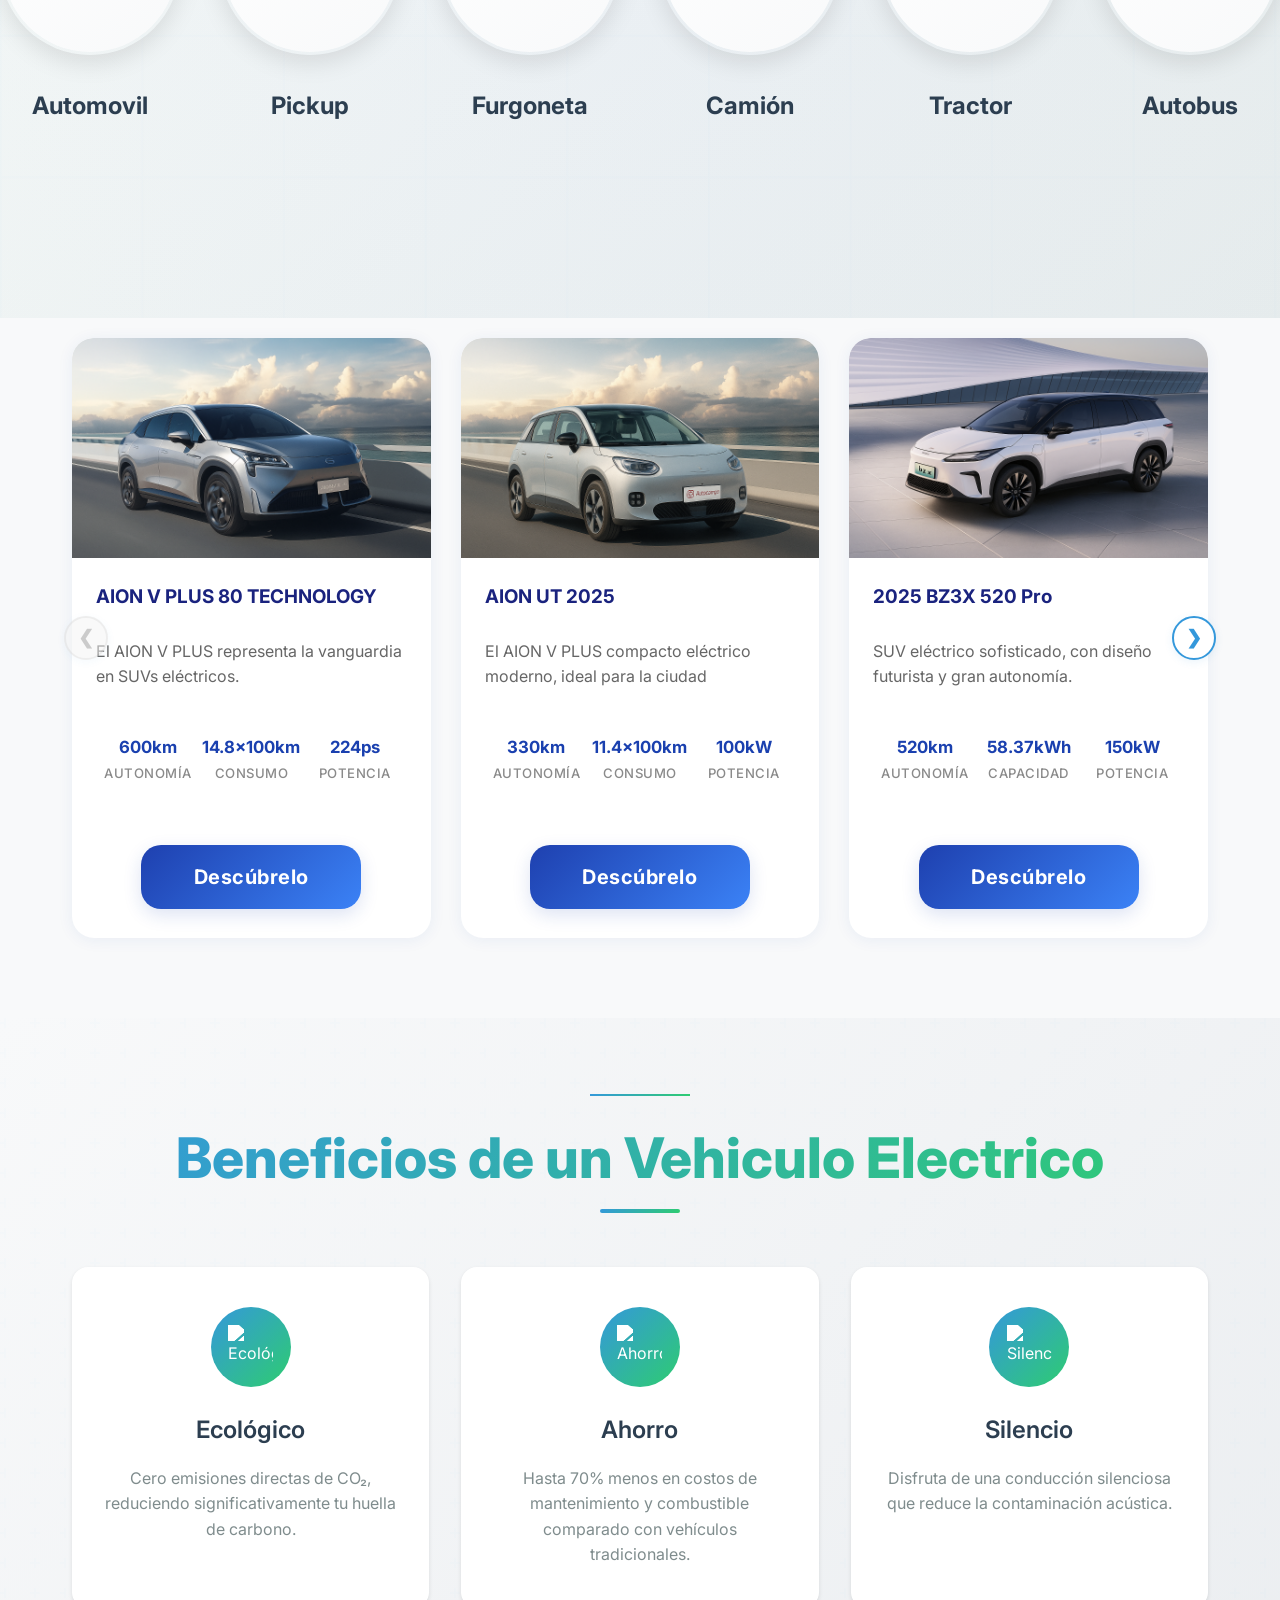
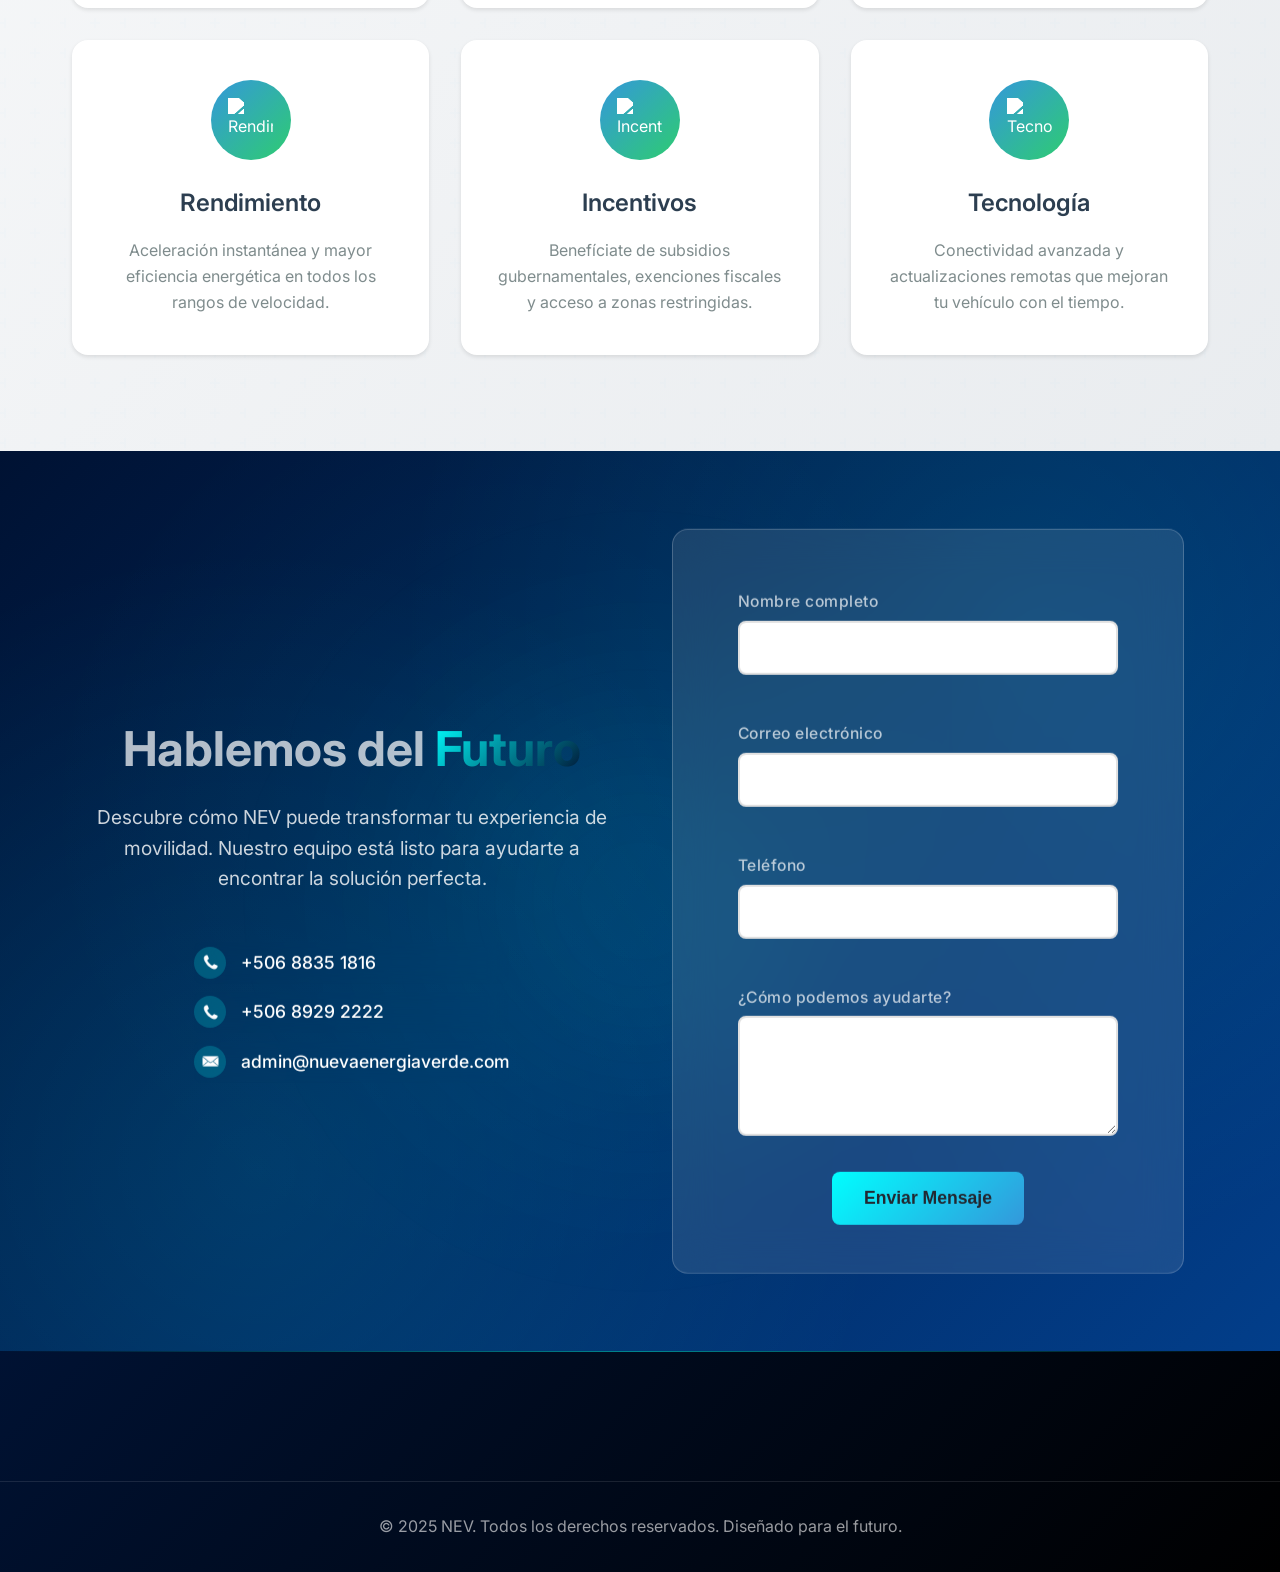
==== commit 2c0b22af: "Adaptabilidad parte 7" ====
--- a/Vehiculos Electricos 1.0.html
+++ b/Vehiculos Electricos 1.0.html
@@ -2344,7 +2344,7 @@
                         <div class="input-focus-border"></div>
                     </div>
                     <div class="form-group">
-                        <label for="mensaje">Mensaje</label>
+                        <label for="mensaje">¿Cómo podemos ayudarte?</label>
                         <textarea id="mensaje" name="mensaje" placeholder="¿Cómo podemos ayudarte?" required></textarea>
                         <div class="input-focus-border"></div>
                     </div>
--- a/styles.css
+++ b/styles.css
@@ -1653,10 +1653,16 @@
     transform: translate(-50%, -50%);
     z-index: 1;
     width: 90%;
+    align-items: center;
 }
 
 .contact-left {
-    color: var(--white);
+    display: flex;
+    flex-direction: column;
+    align-items: center;
+    justify-content: center;
+    text-align: center;
+    height: 100%;
 }
 
 .contact-title {
@@ -1664,6 +1670,7 @@
     font-weight: 700;
     margin-bottom: 1.5rem;
     line-height: 1.2;
+    color: rgba(255,255,255,0.7); /* Blanco no tan intenso */
 }
 
 .contact-highlight {
@@ -4098,8 +4105,83 @@
 .form-group label {
     display: block;
     font-size: 0.98rem;
-    color: var(--text-color-light);
+    color: rgba(255,255,255,0.7); /* Blanco no tan intenso */
     margin-bottom: 0.4rem;
     font-weight: 500;
     letter-spacing: 0.5px;
+}
+
+.submit-button .button-text {
+    color: #222831 !important; /* Gris oscuro */
+}
+
+@media (max-width: 600px) {
+  .contact-form-section {
+    background: none !important;
+    border: none !important;
+    box-shadow: none !important;
+    padding: 0 !important;
+    backdrop-filter: none !important;
+  }
+  .contact-background {
+    background: none !important;
+    box-shadow: none !important;
+    filter: none !important;
+  }
+}
+
+@media (max-width: 600px) {
+  .form-group {
+    margin: 0.15rem 0 !important;
+    width: 99%;
+  }
+  .form-group input,
+  .form-group textarea {
+    padding: 0.6rem !important;
+    font-size: 0.93rem !important;
+  }
+}
+
+@media (max-width: 600px) {
+  .contact {
+    min-height: 150vh !important;
+  }
+}
+
+@media (max-width: 600px) {
+  .contact-subtitle {
+    font-size: 0.93rem !important;
+  }
+  .form-group label,
+  .form-group input,
+  .form-group textarea {
+    font-size: 0.93rem !important;
+  }
+}
+
+@media (max-width: 600px) {
+  .contact-item-content {
+    font-size: 0.93rem !important;
+    font-weight: 400 !important;
+  }
+}
+
+@media (max-width: 600px) {
+  .contact-item-content,
+  .contact-value {
+    font-size: 0.93rem !important;
+    font-weight: 400 !important;
+  }
+}
+
+@media (max-width: 600px) {
+  .form-group label,
+  .form-group input,
+  .form-group textarea {
+    font-size: 0.85rem !important;
+  }
+  .form-group input,
+  .form-group textarea {
+    padding: 0.5rem !important;
+  }
 }
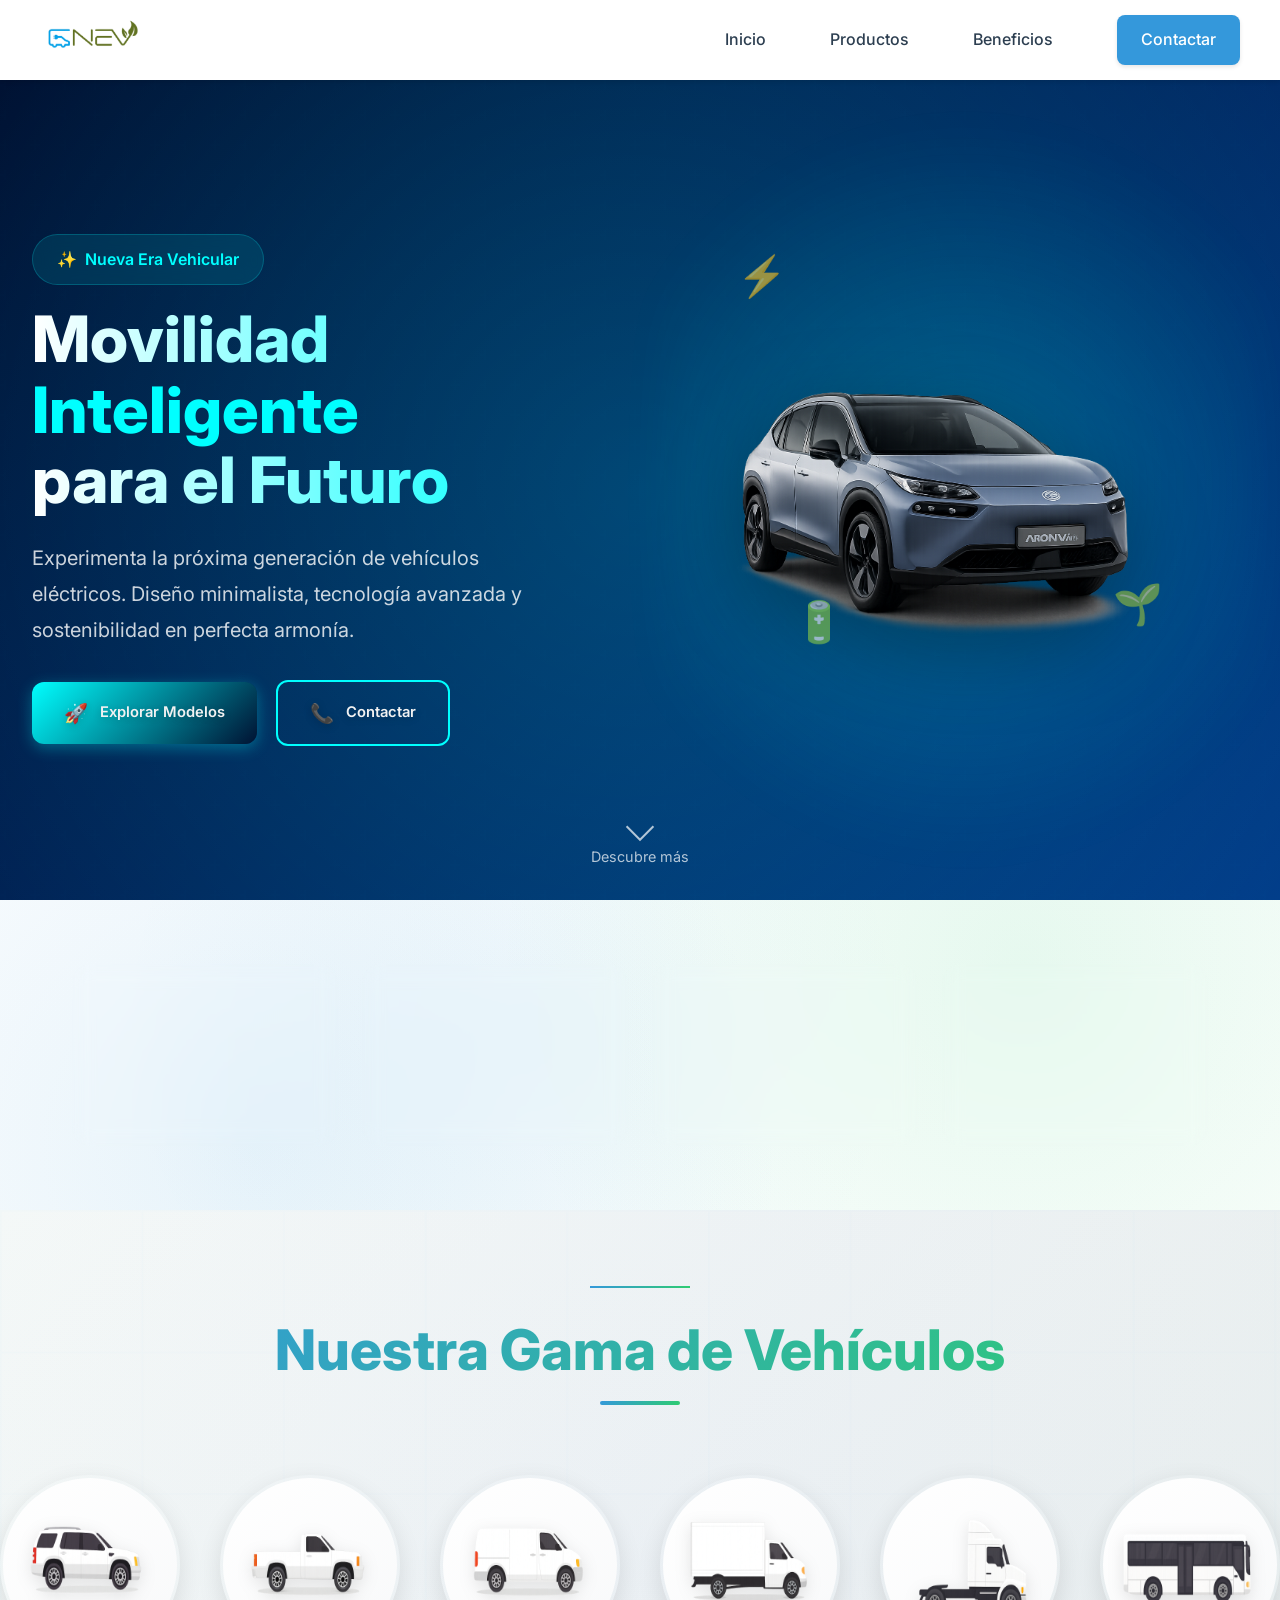
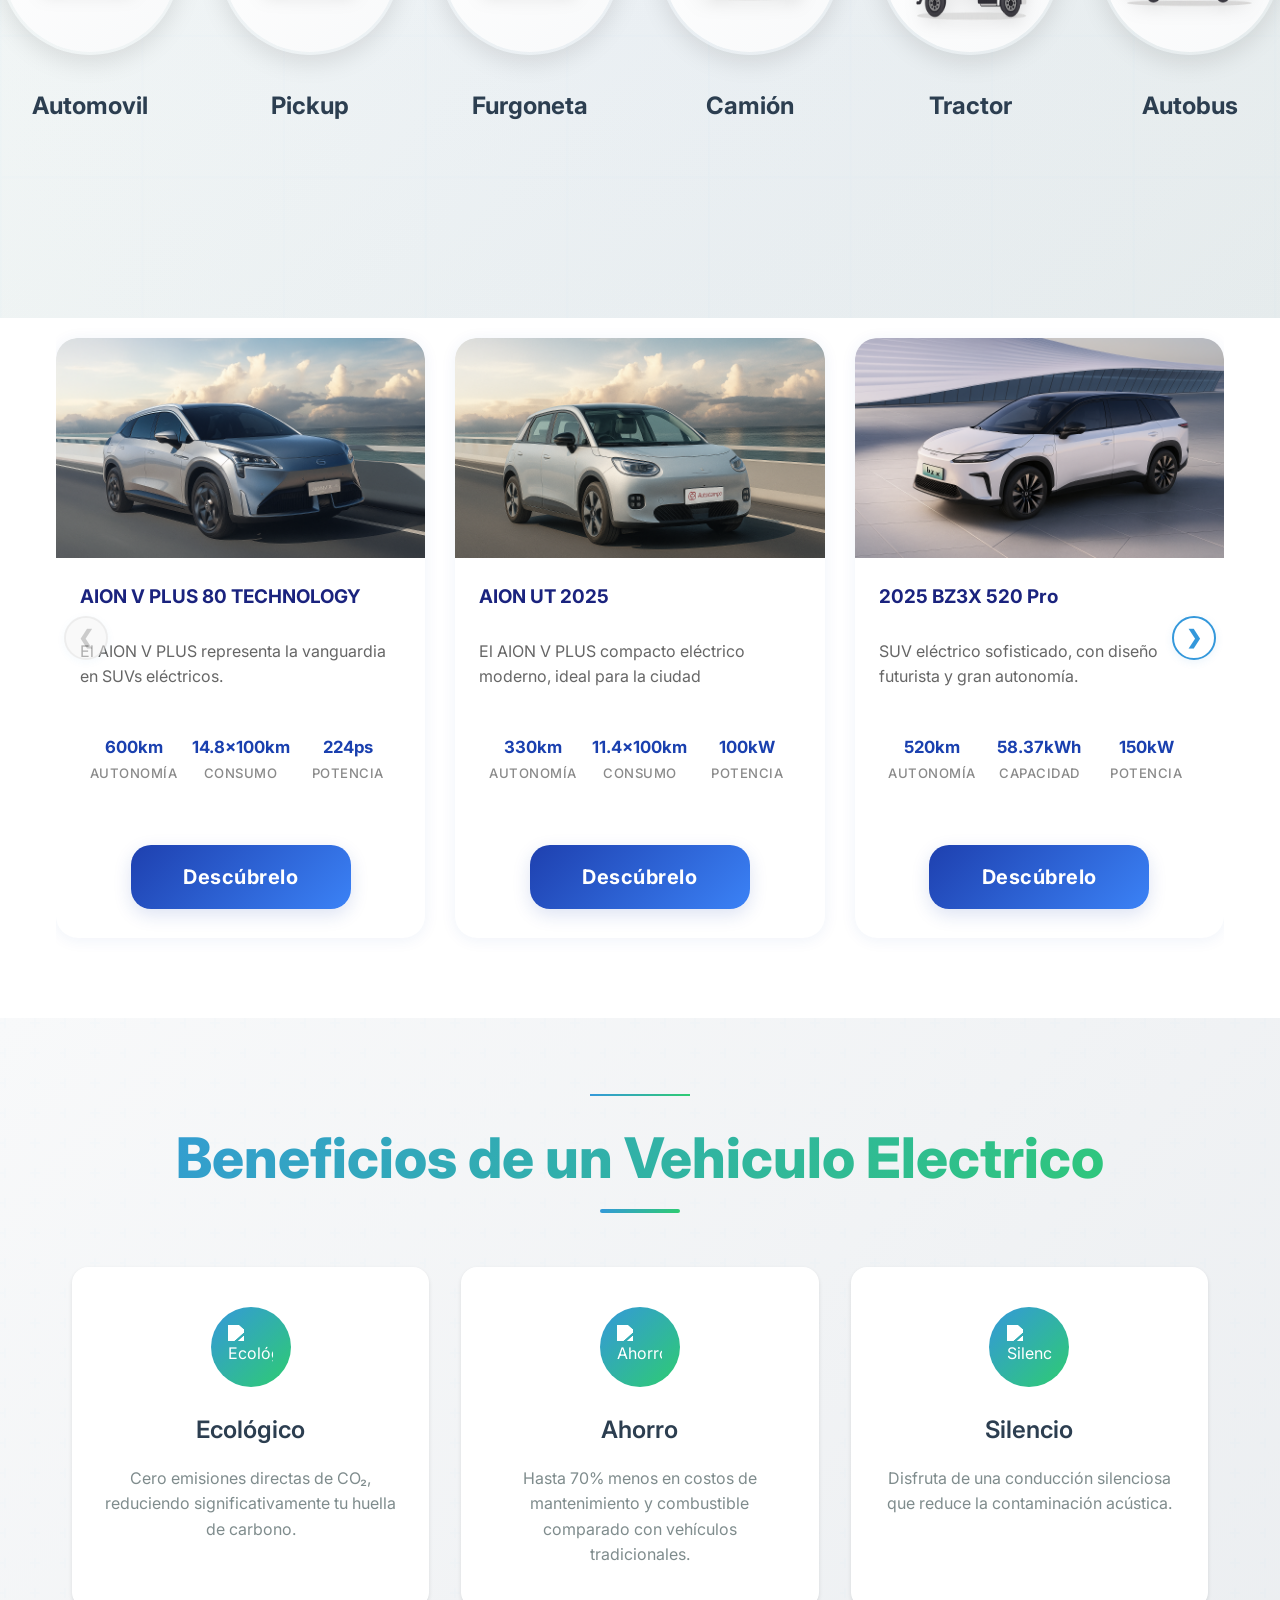
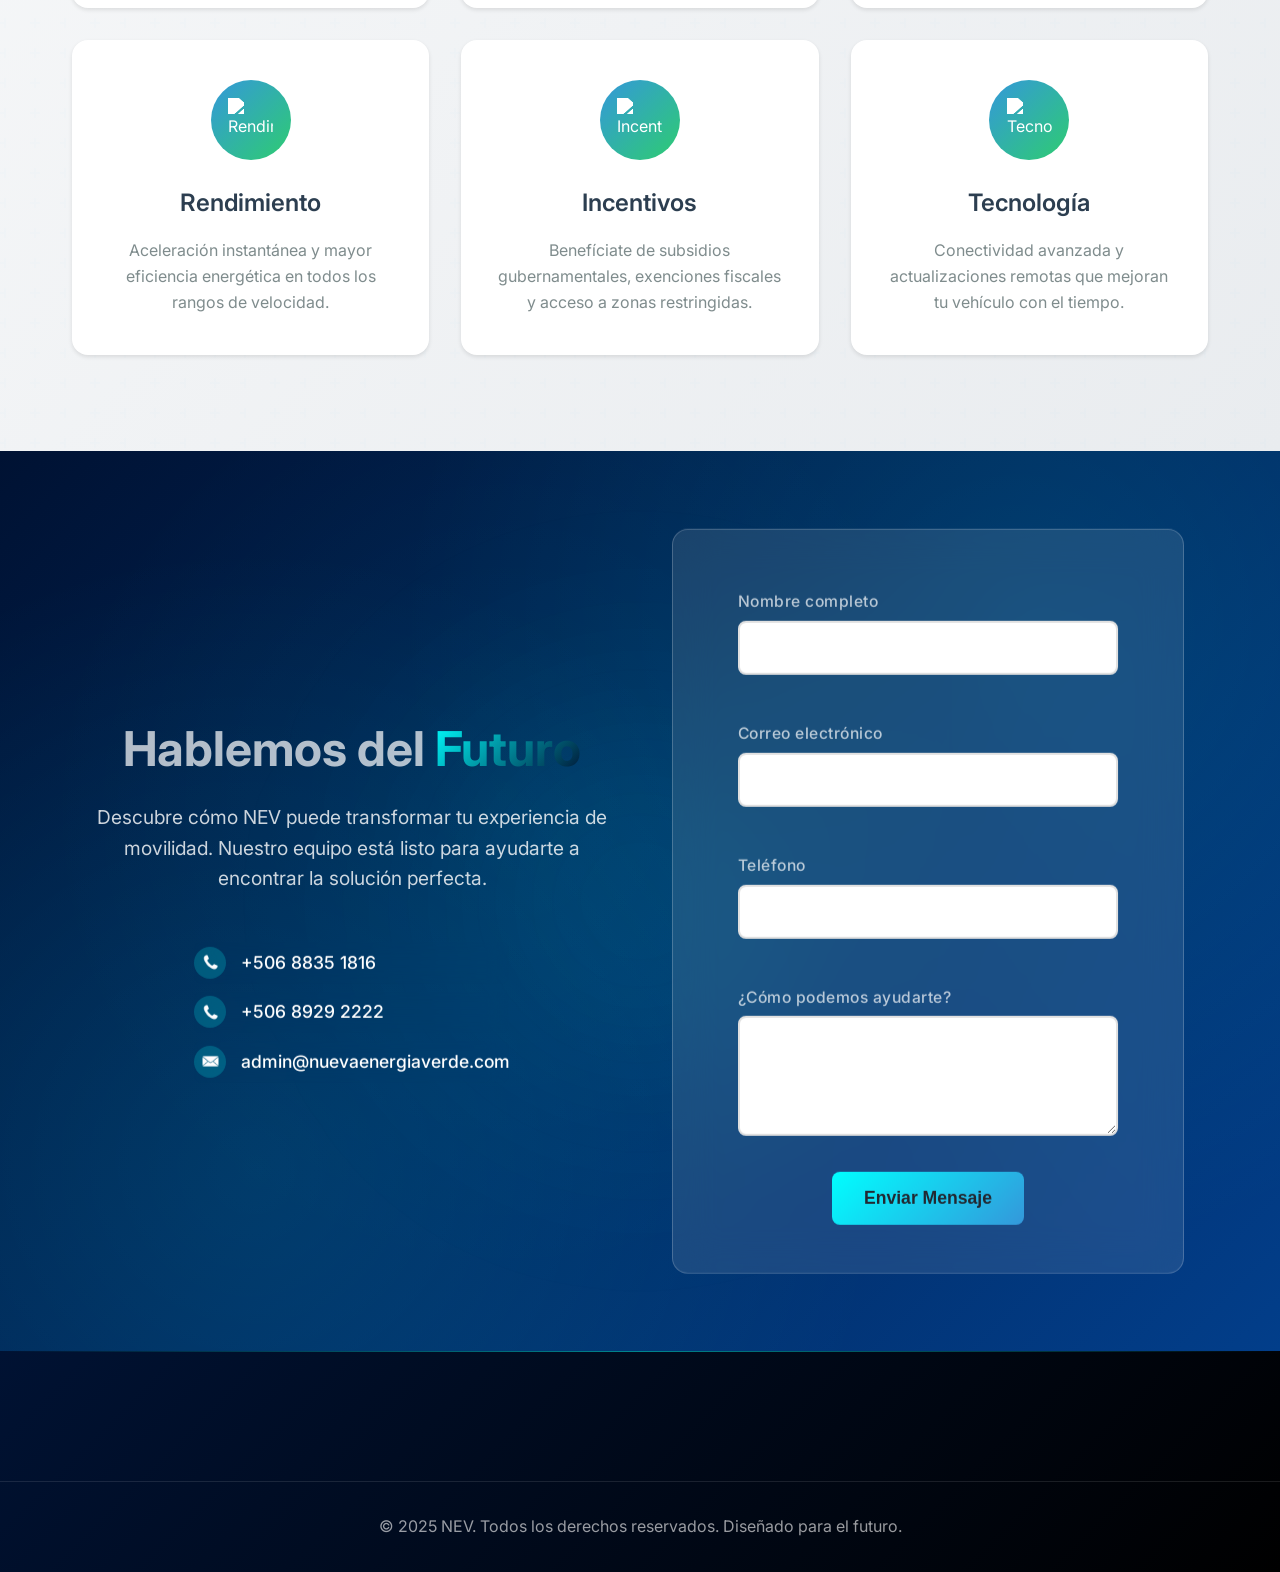
==== commit b93eb2f0: "Actualizacion" ====
--- a/Vehiculos Electricos 1.0.html
+++ b/Vehiculos Electricos 1.0.html
@@ -421,7 +421,7 @@
                                     </div>
                                 </div>
                             </div>
-                            <a href="#nissan-z9-details" class="discover-btn">Descúbrelo</a>
+                            <a href="#nissan-z9-gt-details" class="discover-btn">Descúbrelo</a>
                         </div>
                         <div class="product-card">
                             <div class="product-image">
@@ -674,10 +674,7 @@
                     <div class="thumbnail-gallery"></div>
                 </div>
                 <div class="details-info">
-                    <div class="product-badge">
-                        <span class="badge-icon">⚡</span>
-                        NEXT-GEN TECHNOLOGY
-                    </div>
+                    <div class="product-badge"><span class="badge-icon">⚡</span>EFICIENCIA</div>
                     <div class="product-title-group">
                         <h2 class="product-name">AION V PLUS</h2>
                         <div class="product-model">
@@ -766,10 +763,10 @@
                             <img src="images/Icons/Flecha negro.png" alt="Ficha Técnica" class="icon">
                             Ficha Técnica
                         </a>
-                        <a href="https://wa.me/50235849560" class="btn whatsapp-btn" target="_blank">
+                        <button class="btn whatsapp-btn" onclick="openWhatsAppModal()">
                             <img src="images/Icons/WhatsApp.png" alt="WhatsApp" class="icon">
                             WhatsApp
-                        </a>
+                        </button>
                     </div>
                 </div>
             </div>
@@ -824,10 +821,7 @@
                     <div class="thumbnail-gallery"></div>
                 </div>
                 <div class="details-info">
-                    <div class="product-badge">
-                        <span class="badge-icon">✨</span>
-                        NUEVO
-                    </div>
+                    <div class="product-badge"><span class="badge-icon">🕒</span>ACTUALIZADO</div>
                     <h2 class="product-name">AION UT 2025</h2>
                     <div class="product-model">
                         <span class="model-icon">🚗</span>
@@ -877,7 +871,6 @@
                                 <div class="highlight-content">
                                     <span class="highlight-label">Fabricante Premium:</span>
                                     <span class="highlight-value">GAC AION</span>
-                                    <span class="highlight-description">Tecnología de vanguardia mundial</span>
                                 </div>
                             </div>
                             <div class="highlight-item performance">
@@ -885,7 +878,6 @@
                                 <div class="highlight-content">
                                     <span class="highlight-label">Aceleración Urbana:</span>
                                     <span class="highlight-value">0-50 km/h en solo 4.1s</span>
-                                    <span class="highlight-description">¡Perfecto para la ciudad!</span>
                                 </div>
                             </div>
                             <div class="highlight-item speed">
@@ -893,7 +885,6 @@
                                 <div class="highlight-content">
                                     <span class="highlight-label">Velocidad Máxima:</span>
                                     <span class="highlight-value">150 km/h</span>
-                                    <span class="highlight-description">Ideal para viajes urbanos y suburbanos</span>
                                 </div>
                             </div>
                             <div class="highlight-item efficiency">
@@ -901,7 +892,6 @@
                                 <div class="highlight-content">
                                     <span class="highlight-label">Eficiencia Excepcional:</span>
                                     <span class="highlight-value">11.4 kWh/100km</span>
-                                    <span class="highlight-description">¡El más eficiente de su clase!</span>
                                 </div>
                             </div>
                         </div>
@@ -918,10 +908,10 @@
                             <img src="images/Icons/Flecha negro.png" alt="Ficha Técnica" class="icon">
                             Ficha Técnica
                         </a>
-                        <a href="https://wa.me/50685081373" class="btn whatsapp-btn" target="_blank">
+                        <button class="btn whatsapp-btn" onclick="openWhatsAppModal()">
                             <img src="images/Icons/WhatsApp.png" alt="WhatsApp" class="icon">
                             WhatsApp
-                        </a>
+                        </button>
                     </div>
                 </div>
             </div>
@@ -970,10 +960,7 @@
                     <div class="thumbnail-gallery"></div>
                 </div>
                 <div class="details-info">
-                    <div class="product-badge">
-                        <span class="badge-icon">✨</span>
-                        NUEVO
-                    </div>
+                    <div class="product-badge"><span class="badge-icon">✨</span>NUEVO</div>
                     <h2 class="product-name">2025 BZ3X 520 Pro</h2>
                     <div class="product-model">
                         <span class="model-icon">🚗</span>
@@ -1023,7 +1010,6 @@
                                 <div class="highlight-content">
                                     <span class="highlight-label">Fabricante Premium:</span>
                                     <span class="highlight-value">GAC Toyota</span>
-                                    <span class="highlight-description">Confiabilidad japonesa de primer nivel</span>
                                 </div>
                             </div>
                             <div class="highlight-item design">
@@ -1031,7 +1017,6 @@
                                 <div class="highlight-content">
                                     <span class="highlight-label">Diseño Futurista:</span>
                                     <span class="highlight-value">SUV compacto</span>
-                                    <span class="highlight-description">Elegancia y funcionalidad en perfecta armonía</span>
                                 </div>
                             </div>
                             <div class="highlight-item speed">
@@ -1039,7 +1024,6 @@
                                 <div class="highlight-content">
                                     <span class="highlight-label">Velocidad Máxima:</span>
                                     <span class="highlight-value">160 km/h</span>
-                                    <span class="highlight-description">Potencia controlada para cada viaje</span>
                                 </div>
                             </div>
                             <div class="highlight-item battery">
@@ -1047,7 +1031,6 @@
                                 <div class="highlight-content">
                                     <span class="highlight-label">Batería de Alta Capacidad:</span>
                                     <span class="highlight-value">58.37 kWh</span>
-                                    <span class="highlight-description">Autonomía excepcional para tus aventuras</span>
                                 </div>
                             </div>
                         </div>
@@ -1064,10 +1047,10 @@
                             <img src="images/Icons/Flecha negro.png" alt="Ficha Técnica" class="icon">
                             Ficha Técnica
                         </a>
-                        <a href="https://wa.me/50232296797" class="btn whatsapp-btn" target="_blank">
+                        <button class="btn whatsapp-btn" onclick="openWhatsAppModal()">
                             <img src="images/Icons/WhatsApp.png" alt="WhatsApp" class="icon">
                             WhatsApp
-                        </a>
+                        </button>
                     </div>
                 </div>
             </div>
@@ -1109,7 +1092,7 @@
                     <div class="thumbnail-gallery"></div>
                 </div>
                 <div class="details-info">
-                    <div class="product-badge">EFICIENCIA</div>
+                    <div class="product-badge"><span class="badge-icon">🕒</span>ACTUALIZADO</div>
                     <h2 class="product-name">BMW iX1 versión 2023 eDrive25L</h2>
                     <div class="product-model">Serie iX</div>
                     <div class="calculator-info" style="display: none;">
@@ -1159,10 +1142,10 @@
                             <img src="images/Icons/Flecha negro.png" alt="Ficha Técnica" class="icon">
                             Ficha Técnica
                         </a>
-                        <a href="https://wa.me/50232296797" class="btn whatsapp-btn" target="_blank">
+                        <button class="btn whatsapp-btn" onclick="openWhatsAppModal()">
                             <img src="images/Icons/WhatsApp.png" alt="WhatsApp" class="icon">
                             WhatsApp
-                        </a>
+                        </button>
                     </div>
                 </div>
             </div>
@@ -1204,7 +1187,7 @@
                     <div class="thumbnail-gallery"></div>
                 </div>
                 <div class="details-info">
-                    <div class="product-badge">ACTUALIZADO</div>
+                    <div class="product-badge"><span class="badge-icon">🕒</span>ACTUALIZADO</div>
                     <h2 class="product-name">Volkswagen ID.3 versión 2025 restyling</h2>
                     <div class="product-model">Serie ID</div>
                     <div class="calculator-info" style="display: none;">
@@ -1230,10 +1213,10 @@
                             <img src="images/Icons/Flecha negro.png" alt="Ficha Técnica" class="icon">
                             Ficha Técnica
                         </a>
-                        <a href="https://wa.me/50232296797" class="btn whatsapp-btn" target="_blank">
+                        <button class="btn whatsapp-btn" onclick="openWhatsAppModal()">
                             <img src="images/Icons/WhatsApp.png" alt="WhatsApp" class="icon">
                             WhatsApp
-                        </a>
+                        </button>
                     </div>
                 </div>
             </div>
@@ -1275,7 +1258,7 @@
                     <div class="thumbnail-gallery"></div>
                 </div>
                 <div class="details-info">
-                    <div class="product-badge">NUEVO</div>
+                    <div class="product-badge"><span class="badge-icon">🤖</span>INTELIGENTE</div>
                     <h2 class="product-name">Radar Jingang 2025</h2>
                     <div class="product-model">Serie Jingang</div>
                     <div class="calculator-info" style="display: none;">
@@ -1299,10 +1282,10 @@
                             <img src="images/Icons/Flecha negro.png" alt="Ficha Técnica" class="icon">
                             Ficha Técnica
                         </a>
-                        <a href="https://wa.me/50232296797" class="btn whatsapp-btn" target="_blank">
+                        <button class="btn whatsapp-btn" onclick="openWhatsAppModal()">
                             <img src="images/Icons/WhatsApp.png" alt="WhatsApp" class="icon">
                             WhatsApp
-                        </a>
+                        </button>
                     </div>
                 </div>
             </div>
@@ -1347,7 +1330,7 @@
                     <div class="thumbnail-gallery"></div>
                 </div>
                 <div class="details-info">
-                    <div class="product-badge">EFICIENCIA</div>
+                    <div class="product-badge"><span class="badge-icon">🕒</span>ACTUALIZADO</div>
                     <h2 class="product-name">Wuling Yangguang 2024</h2>
                     <div class="product-model">Serie Yangguang</div>
                     <div class="calculator-info" style="display: none;">
@@ -1372,10 +1355,10 @@
                             <img src="images/Icons/Flecha negro.png" alt="Ficha Técnica" class="icon">
                             Ficha Técnica
                         </a>
-                        <a href="https://wa.me/50232296797" class="btn whatsapp-btn" target="_blank">
+                        <button class="btn whatsapp-btn" onclick="openWhatsAppModal()">
                             <img src="images/Icons/WhatsApp.png" alt="WhatsApp" class="icon">
                             WhatsApp
-                        </a>
+                        </button>
                     </div>
                 </div>
             </div>
@@ -1418,7 +1401,7 @@
                     <div class="thumbnail-gallery"></div>
                 </div>
                 <div class="details-info">
-                    <div class="product-badge">POTENCIA</div>
+                    <div class="product-badge"><span class="badge-icon">⚡</span>POTENCIA</div>
                     <h2 class="product-name">Qingling EV 2024</h2>
                     <div class="product-model">Serie Qingling</div>
                     <div class="calculator-info" style="display: none;">
@@ -1440,15 +1423,14 @@
                         <p>El Qingling EV 2024 es un camión eléctrico diseñado para el transporte urbano eficiente y sostenible.</p>
                     </div>
                     <div class="action-buttons">
-                        <!--Cambiar porque no sale ficha tecnica-->
-                        <a href="images/Ficha tecnica/" class="btn download-btn force-download" download="Qingling EV 2024 - Ficha Técnica.pdf">
+                        <a href="images/Ficha tecnica/Ficha Tecnica ISUZU DEV2.0L.pdf" class="btn download-btn force-download" download="Qingling EV 2024 - Ficha Técnica.pdf">
                             <img src="images/Icons/Flecha negro.png" alt="Ficha Técnica" class="icon">
                             Ficha Técnica
                         </a>
-                        <a href="https://wa.me/50232296797" class="btn whatsapp-btn" target="_blank">
+                        <button class="btn whatsapp-btn" onclick="openWhatsAppModal()">
                             <img src="images/Icons/WhatsApp.png" alt="WhatsApp" class="icon">
                             WhatsApp
-                        </a>
+                        </button>
                     </div>
                 </div>
             </div>
@@ -1502,7 +1484,7 @@
                     <div class="thumbnail-gallery"></div>
                 </div>
                 <div class="details-info">
-                    <div class="product-badge">INNOVACIÓN</div>
+                    <div class="product-badge"><span class="badge-icon">🏎️</span>DEPORTIVA</div>
                     <h2 class="product-name">Zonson EV 2024</h2>
                     <div class="product-model">Serie Zonson</div>
                     <div class="calculator-info" style="display: none;">
@@ -1524,15 +1506,14 @@
                         <p>El Zonson EV 2024 es un tractor eléctrico de última generación para el transporte de larga distancia.</p>
                     </div>
                     <div class="action-buttons">
-                        <!--Cambiar porque no trae ficha tecnica-->
-                        <a href="images/Ficha tecnica/" class="btn download-btn force-download" download="Zonson EV 2024 - Ficha Técnica.pdf">
+                        <a href="images/Ficha tecnica/Ficha Tecnica Zonson Smart Auto GTZ6129BEVBF4.pdf" class="btn download-btn force-download" download="Zonson EV 2024 - Ficha Técnica.pdf">
                             <img src="images/Icons/Flecha negro.png" alt="Ficha Técnica" class="icon">
                             Ficha Técnica
                         </a>
-                        <a href="https://wa.me/50232296797" class="btn whatsapp-btn" target="_blank">
+                        <button class="btn whatsapp-btn" onclick="openWhatsAppModal()">
                             <img src="images/Icons/WhatsApp.png" alt="WhatsApp" class="icon">
                             WhatsApp
-                        </a>
+                        </button>
                     </div>
                 </div>
             </div>
@@ -1582,7 +1563,7 @@
                     <div class="thumbnail-gallery"></div>
                 </div>
                 <div class="details-info">
-                    <div class="product-badge">CAPACIDAD</div>
+                    <div class="product-badge"><span class="badge-icon">🔀</span>VERSATILIDAD</div>
                     <h2 class="product-name">Dongfeng EV 2024</h2>
                     <div class="product-model">Serie Dongfeng</div>
                     <div class="calculator-info" style="display: none;">
@@ -1601,15 +1582,14 @@
                         <p>El Dongfeng EV 2024 es un autobús eléctrico diseñado para el transporte urbano sostenible y confortable.</p>
                     </div>
                     <div class="action-buttons">
-                        <!--Cambiar porque no trae Ficha Tecnica-->
-                        <a href="images/Ficha tecnica/" class="btn download-btn force-download" download="Dongfeng EV 2024 - Ficha Técnica.pdf">
+                        <a href="images/Ficha tecnica/" class="btn download-btn force-download" download="Dongfeng EV 2024 - Ficha Técnica.pdf" style="display: none;">
                             <img src="images/Icons/Flecha negro.png" alt="Ficha Técnica" class="icon">
                             Ficha Técnica
                         </a>
-                        <a href="https://wa.me/50232296797" class="btn whatsapp-btn" target="_blank">
+                        <button class="btn whatsapp-btn" onclick="openWhatsAppModal()">
                             <img src="images/Icons/WhatsApp.png" alt="WhatsApp" class="icon">
                             WhatsApp
-                        </a>
+                        </button>
                     </div>
                 </div>
             </div>
@@ -1663,7 +1643,7 @@
                     <div class="thumbnail-gallery"></div>
                 </div>
                 <div class="details-info">
-                    <div class="product-badge">TECNOLOGÍA</div>
+                    <div class="product-badge"><span class="badge-icon">💡</span>TECNOLOGÍA</div>
                     <h2 class="product-name">Radar Horizon Innovación Tecnológica</h2>
                     <div class="product-model">Serie Horizon</div>
                     <div class="calculator-info" style="display: none;">
@@ -1688,10 +1668,10 @@
                             <img src="images/Icons/Flecha negro.png" alt="Ficha Técnica" class="icon">
                             Ficha Técnica
                         </a>
-                        <a href="https://wa.me/50232296797" class="btn whatsapp-btn" target="_blank">
+                        <button class="btn whatsapp-btn" onclick="openWhatsAppModal()">
                             <img src="images/Icons/WhatsApp.png" alt="WhatsApp" class="icon">
                             WhatsApp
-                        </a>
+                        </button>
                     </div>
                 </div>
             </div>
@@ -1735,7 +1715,7 @@
                     <div class="thumbnail-gallery"></div>
                 </div>
                 <div class="details-info">
-                    <div class="product-badge">PREMIUM</div>
+                    <div class="product-badge"><span class="badge-icon">🏎️</span>DEPORTIVA</div>
                     <h2 class="product-name">JMC Dadao EV 2024 Premium</h2>
                     <div class="product-model">Serie Dadao</div>
                     <div class="calculator-info" style="display: none;">
@@ -1759,10 +1739,10 @@
                             <img src="images/Icons/Flecha negro.png" alt="Ficha Técnica" class="icon">
                             Ficha Técnica
                         </a>
-                        <a href="https://wa.me/50232296797" class="btn whatsapp-btn" target="_blank">
+                        <button class="btn whatsapp-btn" onclick="openWhatsAppModal()">
                             <img src="images/Icons/WhatsApp.png" alt="WhatsApp" class="icon">
                             WhatsApp
-                        </a>
+                        </button>
                     </div>
                 </div>
             </div>
@@ -1807,7 +1787,7 @@
                     <div class="thumbnail-gallery"></div>
                 </div>
                 <div class="details-info">
-                    <div class="product-badge">VERSATILIDAD</div>
+                    <div class="product-badge"><span class="badge-icon">🔀</span>VERSATILIDAD</div>
                     <h2 class="product-name">MC Yuhu EV 2022 versión Doushi</h2>
                     <div class="product-model">Serie Yuhu</div>
                     <div class="calculator-info" style="display: none;">
@@ -1831,10 +1811,10 @@
                             <img src="images/Icons/Flecha negro.png" alt="Ficha Técnica" class="icon">
                             Ficha Técnica
                         </a>
-                        <a href="https://wa.me/50232296797" class="btn whatsapp-btn" target="_blank">
+                        <button class="btn whatsapp-btn" onclick="openWhatsAppModal()">
                             <img src="images/Icons/WhatsApp.png" alt="WhatsApp" class="icon">
                             WhatsApp
-                        </a>
+                        </button>
                     </div>
                 </div>
             </div>
@@ -1878,7 +1858,7 @@
                     <div class="thumbnail-gallery"></div>
                 </div>
                 <div class="details-info">
-                    <div class="product-badge">DEPORTIVA</div>
+                    <div class="product-badge"><span class="badge-icon">🏎️</span>DEPORTIVA</div>
                     <h2 class="product-name">Zhengzhou Nissan Z9 2025 GT 2.0T</h2>
                     <div class="product-model">Serie Z9</div>
                     <div class="calculator-info" style="display: none;">
@@ -1902,10 +1882,10 @@
                             <img src="images/Icons/Flecha negro.png" alt="Ficha Técnica" class="icon">
                             Ficha Técnica
                         </a>
-                        <a href="https://wa.me/50232296797" class="btn whatsapp-btn" target="_blank">
+                        <button class="btn whatsapp-btn" onclick="openWhatsAppModal()">
                             <img src="images/Icons/WhatsApp.png" alt="WhatsApp" class="icon">
                             WhatsApp
-                        </a>
+                        </button>
                     </div>
                 </div>
             </div>
@@ -1948,7 +1928,7 @@
                     <div class="thumbnail-gallery"></div>
                 </div>
                 <div class="details-info">
-                    <div class="product-badge">HÍBRIDO</div>
+                    <div class="product-badge"><span class="badge-icon">♻️</span>HÍBRIDO</div>
                     <h2 class="product-name">Zhengzhou Nissan Z9 GE PHEV 2025</h2>
                     <div class="product-model">Serie Z9 PHEV</div>
                     <div class="calculator-info" style="display: none;">
@@ -1972,10 +1952,10 @@
                             <img src="images/Icons/Flecha negro.png" alt="Ficha Técnica" class="icon">
                             Ficha Técnica
                         </a>
-                        <a href="https://wa.me/50232296797" class="btn whatsapp-btn" target="_blank">
+                        <button class="btn whatsapp-btn" onclick="openWhatsAppModal()">
                             <img src="images/Icons/WhatsApp.png" alt="WhatsApp" class="icon">
                             WhatsApp
-                        </a>
+                        </button>
                     </div>
                 </div>
             </div>
@@ -2020,7 +2000,7 @@
                     <div class="thumbnail-gallery"></div>
                 </div>
                 <div class="details-info">
-                    <div class="product-badge">EFICIENCIA</div>
+                    <div class="product-badge"><span class="badge-icon">🕒</span>ACTUALIZADO</div>
                     <h2 class="product-name">Peugeot Pickup</h2>
                     <div class="product-model">Serie Professional</div>
                     <div class="calculator-info" style="display: none;">
@@ -2045,10 +2025,10 @@
                             <img src="images/Icons/Flecha negro.png" alt="Ficha Técnica" class="icon">
                             Ficha Técnica
                         </a>
-                        <a href="https://wa.me/50232296797" class="btn whatsapp-btn" target="_blank">
+                        <button class="btn whatsapp-btn" onclick="openWhatsAppModal()">
                             <img src="images/Icons/WhatsApp.png" alt="WhatsApp" class="icon">
                             WhatsApp
-                        </a>
+                        </button>
                     </div>
                 </div>
             </div>
@@ -2092,7 +2072,7 @@
                     <div class="thumbnail-gallery"></div>
                 </div>
                 <div class="details-info">
-                    <div class="product-badge">INTELIGENTE</div>
+                    <div class="product-badge"><span class="badge-icon">🤖</span>INTELIGENTE</div>
                     <div class="product-title-group" style="margin-bottom: 1.5rem;">
                       <h2 class="product-name" style="margin-bottom: 0.2rem;">JAC T9 Diésel Automática Inteligente</h2>
                       <div class="product-model" style="margin-bottom: 0;">Serie T9</div>
@@ -2114,10 +2094,10 @@
                             <img src="images/Icons/Flecha negro.png" alt="Ficha Técnica" class="icon">
                             Ficha Técnica
                         </a>
-                        <a href="https://wa.me/50232296797" class="btn whatsapp-btn" target="_blank">
+                        <button class="btn whatsapp-btn" onclick="openWhatsAppModal()">
                             <img src="images/Icons/WhatsApp.png" alt="WhatsApp" class="icon">
                             WhatsApp
-                        </a>
+                        </button>
                     </div>
                 </div>
             </div>
@@ -2160,7 +2140,7 @@
                     <div class="thumbnail-gallery"></div>
                 </div>
                 <div class="details-info">
-                    <div class="product-badge">POTENCIA</div>
+                    <div class="product-badge"><span class="badge-icon">🔀</span>VERSATILIDAD</div>
                     <h2 class="product-name">DFL4251A9</h2>
                     <div class="product-model">Serie DFL</div>
                     <div class="calculator-info" style="display: none;">
@@ -2186,10 +2166,10 @@
                             <img src="images/Icons/Flecha negro.png" alt="Ficha Técnica" class="icon">
                             Ficha Técnica
                         </a>
-                        <a href="https://wa.me/50232296797" class="btn whatsapp-btn" target="_blank">
+                        <button class="btn whatsapp-btn" onclick="openWhatsAppModal()">
                             <img src="images/Icons/WhatsApp.png" alt="WhatsApp" class="icon">
                             WhatsApp
-                        </a>
+                        </button>
                     </div>
                 </div>
             </div>
@@ -2351,6 +2331,7 @@
                     <button type="submit" class="submit-button">
                         <span class="button-text">Enviar Mensaje</span>
                     </button>
+                    <div id="formStatus" style="display: none"></div>
                 </form>
             </div>
         </div>
@@ -2369,6 +2350,39 @@
         </div>
     </footer>
 
-    <div id="formStatus" style="display: none"></div>
+    <!-- Modal de Selección de WhatsApp -->
+    <div id="whatsappModal" class="whatsapp-modal">
+        <div class="whatsapp-modal-content">
+            <div class="whatsapp-modal-header">
+                <h3>Selecciona tu número de WhatsApp</h3>
+                <button class="whatsapp-modal-close">&times;</button>
+            </div>
+            <div class="whatsapp-modal-body">
+                <p class="whatsapp-modal-description">
+                    Elige el número con el que prefieres contactarnos:
+                </p>
+                <div class="whatsapp-options">
+                    <a href="https://wa.me/50688351816" class="whatsapp-option" target="_blank">
+                        <div class="whatsapp-option-icon">
+                            <img src="images/Icons/WhatsApp.png" alt="WhatsApp" class="icon">
+                        </div>
+                        <div class="whatsapp-option-content">
+                            <span class="whatsapp-option-number">+506 8835 1816</span>
+                        </div>
+                        <div class="whatsapp-option-arrow">→</div>
+                    </a>
+                    <a href="https://wa.me/50689292222" class="whatsapp-option" target="_blank">
+                        <div class="whatsapp-option-icon">
+                            <img src="images/Icons/WhatsApp.png" alt="WhatsApp" class="icon">
+                        </div>
+                        <div class="whatsapp-option-content">
+                            <span class="whatsapp-option-number">+506 8929 2222</span>
+                        </div>
+                        <div class="whatsapp-option-arrow">→</div>
+                    </a>
+                </div>
+            </div>
+        </div>
+    </div>
 </body>
 </html>
--- a/styles.css
+++ b/styles.css
@@ -36,7 +36,7 @@
     font-family: 'Inter', sans-serif;
     line-height: 1.6;
     color: var(--text-color);
-    background-color: var(--background-color);
+    background-color: #fff !important;
     overflow-x: hidden;
 }
 
@@ -304,12 +304,10 @@
 
 .carousel-track {
     display: flex;
-    transition: transform 0.5s ease;
-    gap: 1.5rem;
-    padding: 0 1rem;
     gap: 30px;
-    transition: transform 0.5s cubic-bezier(0.4, 0, 0.2, 1);
-    overflow: visible;
+    width: auto;
+    justify-content: flex-start;
+    padding: 0;
 }
 
 .carousel-button {
@@ -460,7 +458,7 @@
     color: #00ffff;
     border-radius: 2rem;
     font-weight: 600;
-    margin-bottom: 2rem;
+    margin-bottom: 1.2rem;
     align-self: flex-start;
     backdrop-filter: blur(10px);
     border: 1px solid rgba(0, 255, 255, 0.2);
@@ -1751,6 +1749,7 @@
     border-radius: var(--border-radius-lg);
     backdrop-filter: blur(20px);
     border: 1px solid rgba(255, 255, 255, 0.2);
+    position: relative;
 }
 
 .contact-form {
@@ -1843,6 +1842,22 @@
     left: 100%;
 }
 
+.submit-button:disabled {
+    opacity: 0.7;
+    cursor: not-allowed;
+    transform: none;
+    box-shadow: var(--shadow-sm);
+}
+
+.submit-button:disabled:hover {
+    transform: none;
+    box-shadow: var(--shadow-sm);
+}
+
+.submit-button:disabled::before {
+    transform: scaleX(0);
+}
+
 .button-text {
     position: relative;
     z-index: 1;
@@ -1986,7 +2001,7 @@
     left: 0;
     right: 0;
     bottom: 0;
-    background: rgba(0, 0, 0, 0.8);
+    background: #fff !important;
     z-index: 2000;
     overflow-y: auto;
     padding: 2rem;
@@ -1994,13 +2009,15 @@
 }
 
 .details-container {
-    max-width: 1200px;
+    max-width: 1500px;
     margin: 0 auto;
-    background: var(--white);
+    background: transparent;
     border-radius: var(--border-radius-lg);
     overflow: hidden;
-    box-shadow: var(--shadow-lg);
+    box-shadow: 0 20px 40px rgba(0, 0, 0, 0.3);
     position: relative;
+    backdrop-filter: blur(10px);
+    border: 1px solid rgba(255, 255, 255, 0.2);
 }
 
 .close-details-btn {
@@ -2025,9 +2042,41 @@
 }
 
 .details-content {
-    display: grid;
-    grid-template-columns: 1fr;
-    gap: 2rem;
+    display: flex;
+    flex-direction: column;
+    align-items: stretch;
+    gap: 1.2rem;
+    min-height: 0;
+    padding-top: 0.5rem;
+}
+
+.product-badge {
+    margin-bottom: 1rem;
+}
+
+.highlights {
+    margin-bottom: 1.2rem;
+}
+
+.highlights-grid {
+    margin-top: 0.7rem;
+}
+
+.action-buttons {
+    display: flex;
+    flex-direction: column;
+    gap: 0.7rem;
+    margin-top: 1.2rem;
+    align-items: stretch;
+}
+
+.action-buttons .btn {
+    padding: 0.85rem 1.6rem;
+    font-size: 1rem;
+    border-radius: 10px;
+    min-width: 160px;
+    max-width: 220px;
+    box-shadow: 0 2px 8px rgba(0,0,0,0.08);
 }
 
 /* Estilos unificados para todos los detalles de productos */
@@ -2066,32 +2115,48 @@
     gap: 0.5rem;
 }
 
-.highlights {
-    margin-top: 1.5rem;
-}
-
 .details-gallery {
-    position: relative;
-    align-self: start;
+    width: 100%;
+    min-width: 0;
+    max-width: 100%;
+    align-self: stretch;
+    display: flex;
+    flex-direction: column;
+    justify-content: flex-start;
+    margin-left: 0;
 }
 
 .main-image {
-    position: relative;
-    border-radius: var(--border-radius-md);
+    width: 100%;
+    height: auto;
+    border-radius: 18px;
+    margin: 0 0 1rem 0;
     overflow: hidden;
-    background: var(--background-color);
-    aspect-ratio: 16/9;
+    display: flex;
+    align-items: stretch;
+    box-shadow: 0 4px 16px rgba(0,0,0,0.10);
+    background: #f7f7f7;
 }
 
 .main-image img {
+    border-radius: 18px;
+    object-fit: cover;
+    object-position: center center;
     width: 100%;
-    height: 100%;
-    object-fit: cover;
-    transition: transform var(--transition-normal);
-}
-
-.main-image:hover img {
-    transform: scale(1.05);
+    height: auto;
+    background: #f7f7f7;
+}
+
+.details-info {
+    flex: 1 1 0%;
+    min-width: 0;
+    max-width: 100%;
+    height: auto;
+    display: flex;
+    flex-direction: column;
+    justify-content: flex-start;
+    background: transparent;
+    padding: 0;
 }
 
 .prev-image,
@@ -2139,18 +2204,6 @@
     gap: 0.5rem;
     overflow-x: auto;
     padding: 0.25rem 0;
-}
-
-.details-info {
-    display: flex;
-    flex-direction: column;
-    gap: 1.5rem;
-    padding: 1.5rem;
-    background: linear-gradient(135deg, rgba(255, 255, 255, 0.95), rgba(248, 250, 252, 0.95));
-    border-radius: var(--border-radius-lg);
-    backdrop-filter: blur(10px);
-    border: 1px solid rgba(255, 255, 255, 0.2);
-    box-shadow: 0 20px 40px rgba(0, 0, 0, 0.1);
 }
 
 .product-badge {
@@ -2282,10 +2335,11 @@
 }
 
 .action-buttons {
-    display: grid;
-    grid-template-columns: repeat(2, 1fr);
-    gap: 1.25rem;
-    margin-top: 2rem;
+    display: flex;
+    flex-direction: column;
+    gap: 0.7rem;
+    margin-top: 1.2rem;
+    align-items: stretch;
 }
 
 .action-buttons .btn {
@@ -2995,9 +3049,13 @@
 
     /* --- PRODUCTS --- */
     .carousel-wrapper {
-        overflow-x: auto;
-        scroll-snap-type: x mandatory;
-        scrollbar-width: none;
+        display: flex;
+        justify-content: flex-start;
+        width: 100vw;
+        overflow: hidden;
+        scroll-snap-type: none;
+        -webkit-overflow-scrolling: auto;
+        padding: 0;
     }
     .carousel-wrapper::-webkit-scrollbar {
         display: none;
@@ -3815,11 +3873,11 @@
 @media (max-width: 600px) {
   .carousel-wrapper {
     display: flex;
-    justify-content: center;
+    justify-content: flex-start;
     width: 100vw;
-    overflow-x: auto;
-    scroll-snap-type: x mandatory;
-    -webkit-overflow-scrolling: touch;
+    overflow: hidden;
+    scroll-snap-type: none;
+    -webkit-overflow-scrolling: auto;
     padding: 0;
   }
   .carousel-track {
@@ -4184,4 +4242,882 @@
   .form-group textarea {
     padding: 0.5rem !important;
   }
-}+}
+
+@media (max-width: 600px) {
+  .carousel-button {
+    display: flex;
+    position: absolute !important;
+    top: 50% !important;
+    transform: translateY(-50%) !important;
+    width: 44px !important;
+    height: 44px !important;
+    min-width: 44px !important;
+    min-height: 44px !important;
+    font-size: 1.5rem !important;
+    z-index: 100 !important;
+    background: #fff !important;
+    border: 2px solid var(--primary-color) !important;
+    color: var(--primary-color) !important;
+    opacity: 1 !important;
+    align-items: center;
+    justify-content: center;
+    box-shadow: 0 2px 8px rgba(52,152,219,0.10);
+  }
+  .carousel-button.prev { left: 0.5rem !important; right: auto !important; }
+  .carousel-button.next { right: 0.5rem !important; left: auto !important; }
+}
+
+.carousel-button:disabled {
+  opacity: 0.5 !important;
+  cursor: not-allowed !important;
+  background: #f5f5f5 !important;
+  border-color: #ddd !important;
+  color: #999 !important;
+  pointer-events: none !important;
+}
+
+@media (max-width: 600px) {
+  .products-container {
+    padding-left: 0 !important;
+    padding-right: 0 !important;
+  }
+  .carousel-wrapper {
+    width: 100vw !important;
+    margin: 0 !important;
+    padding: 0 !important;
+    overflow: hidden !important;
+  }
+  .carousel-track {
+    width: 100vw !important;
+    padding: 0 !important;
+    margin: 0 !important;
+    display: flex !important;
+    gap: 30px !important;
+  }
+  .product-card {
+    min-width: 80vw !important;
+    max-width: 80vw !important;
+    width: 80vw !important;
+    margin: 0 !important;
+    scroll-snap-align: center !important;
+  }
+}
+
+@media (max-width: 600px) {
+  .products {
+    padding-bottom: 0.5rem !important;
+    min-height: unset !important;
+    background: transparent !important;
+  }
+  .products-container {
+    padding-bottom: 0 !important;
+  }
+  .carousel-container {
+    padding-bottom: 0 !important;
+    margin-bottom: 0 !important;
+  }
+  .product-card {
+    display: flex !important;
+    flex-direction: column !important;
+    align-items: stretch !important;
+    justify-content: flex-start !important;
+    text-align: left !important;
+    min-height: unset !important;
+    height: auto !important;
+    box-sizing: border-box !important;
+  }
+  .product-info {
+    padding: 1rem 1rem 0.5rem 1rem !important;
+    display: flex !important;
+    flex-direction: column !important;
+    align-items: flex-start !important;
+    justify-content: flex-start !important;
+    gap: 0.5rem !important;
+    width: 100% !important;
+  }
+  .product-specs {
+    width: 100% !important;
+    margin: 0.5rem 0 0.5rem 0 !important;
+    display: flex !important;
+    flex-direction: row !important;
+    justify-content: space-between !important;
+    align-items: flex-end !important;
+    gap: 0.1rem !important;
+  }
+  .discover-btn {
+    width: 100% !important;
+    margin: 1rem 0 0.5rem 0 !important;
+    align-self: stretch !important;
+  }
+}
+
+@media (max-width: 600px) {
+  .discover-btn {
+    display: block !important;
+    margin-left: auto !important;
+    margin-right: auto !important;
+    text-align: center !important;
+    width: 90% !important;
+    max-width: 260px !important;
+    min-width: 140px !important;
+    border-radius: 16px !important;
+  }
+}
+
+/* =================================
+   ESTILOS ESPECÍFICOS PARA MÓVIL - FEATURES
+   ================================= */
+
+/* Estilos para móviles que ocultan círculos e imágenes de categorías */
+@media (max-width: 768px) {
+    .features-grid {
+        display: grid !important;
+        grid-template-columns: repeat(3, 1fr) !important;
+        gap: 1.1rem !important;
+        padding: 1.2rem 0 !important;
+        justify-items: center !important;
+        align-items: center !important;
+        background: none !important;
+        box-shadow: none !important;
+    }
+    .feature-item {
+        background: none !important;
+        border: none !important;
+        box-shadow: none !important;
+        border-radius: 999px !important;
+        padding: 0.5rem 0.2rem !important;
+        min-width: unset !important;
+        text-align: center !important;
+        transition: color 0.2s, background 0.2s;
+        color: var(--primary-color) !important;
+        font-weight: 600 !important;
+        font-size: 1.05rem !important;
+        cursor: pointer !important;
+        margin: 0 !important;
+        outline: none !important;
+        position: relative !important;
+        z-index: 1;
+    }
+    .feature-item.active {
+        background: rgba(52, 152, 219, 0.13) !important; /* celeste transparente */
+        color: var(--primary-color) !important;
+        border-radius: 999px !important;
+        font-weight: 700 !important;
+        box-shadow: none !important;
+        padding: 0.5rem 0.2rem !important;
+    }
+    .feature-item h3 {
+        background: none !important;
+        color: inherit !important;
+        font-weight: inherit !important;
+        font-size: inherit !important;
+        margin: 0 !important;
+        padding: 0.2rem 0.7rem !important;
+        border-radius: 999px !important;
+        transition: color 0.2s, background 0.2s;
+    }
+    .feature-item.active h3 {
+        color: var(--primary-color) !important;
+        background: none !important;
+        font-weight: 700 !important;
+    }
+    .feature-circle, .feature-circle img {
+        display: none !important;
+    }
+    .feature-item::before,
+    .feature-item::after,
+    .feature-item.active h3::after {
+        display: none !important;
+        content: none !important;
+    }
+}
+
+/* Animación para dibujar la línea */
+@keyframes drawLineEnhanced {
+    from { width: 0; }
+    to { width: 70%; }
+}
+
+/* Animación de pulso para botones activos */
+@keyframes activePulse {
+    0%, 100% { 
+        box-shadow: 0 15px 35px rgba(52, 152, 219, 0.3);
+        transform: scale(1.1) rotate(5deg);
+    }
+    50% { 
+        box-shadow: 0 20px 45px rgba(52, 152, 219, 0.4);
+        transform: scale(1.15) rotate(5deg);
+    }
+}
+
+@media (max-width: 768px) {
+    .features {
+        padding: 0.7rem 0 0.7rem 0 !important;
+        background: transparent !important;
+        min-height: unset !important;
+        box-shadow: none !important;
+    }
+    .features-grid {
+        padding: 0.2rem 0 !important;
+    }
+}
+
+@media (max-width: 768px) {
+  .details-content {
+    gap: 1rem !important;
+  }
+  .details-info {
+    padding-top: 0.7rem !important;
+    padding-bottom: 1rem !important;
+    padding-left: 1rem !important;
+    padding-right: 1rem !important;
+  }
+}
+
+.product-badge {
+    padding: 0.12rem 0.38rem !important;
+    font-size: 0.62rem !important;
+    border-radius: 12px !important;
+}
+
+.product-model {
+    font-size: 0.7rem !important;
+    padding: 0.18rem 0.5rem !important;
+    border-width: 1.5px !important;
+    border-radius: 6px !important;
+    gap: 0.3rem !important;
+}
+
+@media (max-width: 768px) {
+  .product-model {
+    margin-bottom: 0.1rem !important;
+  }
+  .highlights {
+    margin-top: 0.2rem !important;
+  }
+  .highlights h3 {
+    margin-top: 0 !important;
+    margin-bottom: 0.7rem !important;
+  }
+}
+
+@media (max-width: 768px) {
+  .highlight-item {
+    font-size: 0.85rem !important;
+    padding: 0.3rem 0.7rem !important;
+    border-radius: 1.1rem !important;
+    gap: 0.3rem !important;
+  }
+  .highlight-label, .highlight-value {
+    font-size: 0.85rem !important;
+  }
+}
+
+@media (max-width: 768px) {
+  .description p {
+    font-size: 0.93rem !important;
+  }
+}
+
+@media (max-width: 768px) {
+  .action-buttons .btn {
+    padding: 0.38rem 0.3rem !important;
+    font-size: 0.81rem !important;
+    border-radius: 8px !important;
+  }
+}
+
+@media (max-width: 768px) {
+  .action-buttons .btn {
+    background: initial !important;
+  }
+}
+
+@media (max-width: 768px) {
+  .download-btn {
+    background: linear-gradient(135deg, #00b8b8, #2980b9) !important;
+    color: #fff !important;
+  }
+  .whatsapp-btn {
+    background: linear-gradient(135deg, #27ae60, #1EAC52) !important;
+    color: #fff !important;
+  }
+}
+
+@media (max-width: 768px) {
+  .action-buttons .download-btn,
+  .action-buttons .btn.download-btn {
+    background: linear-gradient(135deg, #00b8b8, #2980b9) !important;
+    color: #fff !important;
+    opacity: 1 !important;
+    filter: none !important;
+  }
+  .action-buttons .whatsapp-btn,
+  .action-buttons .btn.whatsapp-btn {
+    background: linear-gradient(135deg, #27ae60, #1EAC52) !important;
+    color: #fff !important;
+    opacity: 1 !important;
+    filter: none !important;
+  }
+}
+
+@media (max-width: 768px) {
+  .action-buttons .btn {
+    flex-direction: row !important;
+    gap: 0.12rem !important;
+    align-items: center !important;
+    justify-content: center !important;
+    white-space: nowrap !important;
+  }
+  .action-buttons .btn .icon {
+    margin-right: 0.08rem !important;
+    margin-left: 0 !important;
+    display: inline-block !important;
+    vertical-align: middle !important;
+  }
+}
+
+@media (max-width: 768px) {
+  .action-buttons .btn {
+    padding-top: 0.7rem !important;
+    padding-bottom: 0.7rem !important;
+  }
+}
+
+@media (max-width: 768px) {
+  .specifications h3,
+  .equipment h3 {
+    font-size: 1.25rem !important;
+  }
+}
+
+@media (max-width: 768px) {
+  .specs-grid > div {
+    padding: 0.45rem !important;
+    font-size: 0.85rem !important;
+    min-height: 70px !important;
+  }
+  .spec-label {
+    font-size: 0.68rem !important;
+  }
+  .spec-value {
+    font-size: 0.89rem !important;
+  }
+}
+
+@media (max-width: 768px) {
+  .specs-grid > div {
+    min-height: 90px !important;
+    display: flex !important;
+    flex-direction: column !important;
+    justify-content: center !important;
+  }
+}
+
+@media (max-width: 768px) {
+  .specs-grid > div {
+    width: 100% !important;
+    box-sizing: border-box !important;
+  }
+  .specs-grid {
+    grid-template-columns: 1fr 1fr !important;
+    gap: 0.7rem !important;
+  }
+}
+
+@media (max-width: 768px) {
+  .specs-grid {
+    padding-left: 0 !important;
+    padding-right: 0 !important;
+    margin-left: 0 !important;
+    margin-right: 0 !important;
+    width: 100% !important;
+    box-sizing: border-box !important;
+  }
+  .specs-grid > div {
+    width: 100% !important;
+    box-sizing: border-box !important;
+    margin: 0 !important;
+  }
+}
+
+@media (max-width: 768px) {
+  .equipment-grid {
+    grid-template-columns: 1fr !important;
+    justify-items: center !important;
+    padding-left: 0 !important;
+    padding-right: 0 !important;
+    margin-left: 0 !important;
+    margin-right: 0 !important;
+    width: 100% !important;
+    box-sizing: border-box !important;
+  }
+  .equipment-grid > div {
+    width: 100% !important;
+    margin: 0 !important;
+    box-sizing: border-box !important;
+  }
+}
+
+@media (max-width: 600px) {
+  .contact-footer {
+    padding: 1.3rem 1.1rem !important;
+    margin-top: 1.1rem !important;
+    border-radius: 14px !important;
+  }
+  .contact-footer h3 {
+    font-size: 1.01rem !important;
+    margin-bottom: 0.55rem !important;
+    font-weight: 600 !important;
+  }
+  .contact-footer p {
+    font-size: 0.87rem !important;
+    margin-bottom: 0.6rem !important;
+    line-height: 1.32 !important;
+    color: rgba(255,255,255,0.92) !important;
+  }
+  .contact-info {
+    gap: 0.6rem !important;
+  }
+  .contact-info div {
+    font-size: 0.81rem !important;
+    gap: 0.15rem !important;
+  }
+  .contact-info .icon {
+    width: 14px !important;
+    height: 14px !important;
+  }
+}
+
+/* Elimina estilos grandes del código base y colócalos solo en la media query de escritorio */
+@media (min-width: 1025px) {
+  .details-content {
+    display: flex;
+    flex-direction: row;
+    align-items: flex-start;
+    gap: 2.5rem;
+    min-height: 320px;
+    padding-top: 1.2rem;
+  }
+  .details-gallery {
+    width: 800px;
+    min-width: 600px;
+    max-width: 100%;
+    align-self: flex-start;
+    display: flex;
+    flex-direction: column;
+    justify-content: flex-start;
+    margin-left: 2.2rem;
+  }
+  .main-image {
+    width: 100%;
+    height: 480px;
+    border-radius: 32px;
+    margin: 0 0 1.5rem 0;
+    overflow: hidden;
+    display: flex;
+    align-items: stretch;
+    box-shadow: 0 12px 40px rgba(0,0,0,0.15);
+    background: #f7f7f7;
+  }
+  .main-image img {
+    border-radius: 32px;
+    object-fit: cover;
+    object-position: center center;
+    width: 100%;
+    height: 100%;
+    background: #f7f7f7;
+  }
+  .details-info {
+    flex: 0 1 480px;
+    min-width: 350px;
+    max-width: 520px;
+    height: 100%;
+    display: flex;
+    flex-direction: column;
+    justify-content: flex-start;
+    background: transparent;
+    padding: 0 0.5rem 0 0;
+  }
+  .product-badge {
+    margin-bottom: 1.2rem;
+  }
+  .action-buttons {
+    display: grid;
+    grid-template-columns: repeat(2, 1fr);
+    gap: 0.2rem;
+    margin-top: 2rem;
+  }
+}
+
+@media (max-width: 600px) {
+  .highlights h3,
+  .description h3 {
+    font-size: 1.05rem !important;
+    line-height: 1.1 !important;
+  }
+  .action-buttons {
+    flex-direction: row !important;
+    gap: 0.4rem !important;
+    justify-content: center !important;
+    align-items: stretch !important;
+  }
+  .action-buttons .btn {
+    font-size: 0.85rem !important;
+    padding: 0.6rem 0.5rem !important;
+    min-width: 0 !important;
+    max-width: 100% !important;
+    border-radius: 8px !important;
+  }
+  .specs-grid > div:hover,
+  .equipment-grid > div:hover {
+    transform: none !important;
+    box-shadow: none !important;
+    background: var(--white) !important;
+    color: inherit !important;
+  }
+  .main-image {
+    margin-top: 0 !important;
+  }
+}
+
+/* WHATSAPP MODAL */
+.whatsapp-modal {
+    position: fixed;
+    top: 0;
+    left: 0;
+    width: 100%;
+    height: 100%;
+    background: rgba(0, 0, 0, 0.8);
+    display: none;
+    justify-content: center;
+    align-items: center;
+    z-index: 10000;
+    backdrop-filter: blur(8px);
+    animation: modalFadeIn 0.3s ease-out;
+}
+
+.whatsapp-modal.show {
+    display: flex;
+}
+
+@keyframes modalFadeIn {
+    from {
+        opacity: 0;
+        transform: scale(0.9);
+    }
+    to {
+        opacity: 1;
+        transform: scale(1);
+    }
+}
+
+.whatsapp-modal-content {
+    background: linear-gradient(135deg, #1a1a1a 0%, #2d2d2d 100%);
+    border-radius: 20px;
+    padding: 0;
+    max-width: 500px;
+    width: 90%;
+    box-shadow: 0 25px 50px rgba(0, 0, 0, 0.5);
+    border: 1px solid rgba(255, 255, 255, 0.1);
+    animation: modalSlideIn 0.3s ease-out;
+    overflow: hidden;
+}
+
+@keyframes modalSlideIn {
+    from {
+        transform: translateY(-50px) scale(0.9);
+        opacity: 0;
+    }
+    to {
+        transform: translateY(0) scale(1);
+        opacity: 1;
+    }
+}
+
+.whatsapp-modal-header {
+    background: linear-gradient(135deg, #25D366 0%, #128C7E 100%);
+    padding: 32px 28px;
+    display: flex;
+    justify-content: space-between;
+    align-items: center;
+    position: relative;
+}
+
+.whatsapp-modal-header::before {
+    content: '';
+    position: absolute;
+    top: 0;
+    left: 0;
+    right: 0;
+    bottom: 0;
+    background: url('data:image/svg+xml,<svg xmlns="http://www.w3.org/2000/svg" viewBox="0 0 100 100"><defs><pattern id="grain" width="100" height="100" patternUnits="userSpaceOnUse"><circle cx="25" cy="25" r="1" fill="rgba(255,255,255,0.1)"/><circle cx="75" cy="75" r="1" fill="rgba(255,255,255,0.1)"/><circle cx="50" cy="10" r="0.5" fill="rgba(255,255,255,0.1)"/><circle cx="10" cy="60" r="0.5" fill="rgba(255,255,255,0.1)"/><circle cx="90" cy="40" r="0.5" fill="rgba(255,255,255,0.1)"/></pattern></defs><rect width="100" height="100" fill="url(%23grain)"/></svg>');
+    opacity: 0.3;
+}
+
+.whatsapp-modal-header h3 {
+    color: #fff;
+    margin: 0;
+    font-size: 1.25rem;
+    font-weight: 600;
+    position: relative;
+    z-index: 1;
+    white-space: nowrap;
+    overflow: hidden;
+    text-overflow: ellipsis;
+}
+
+.whatsapp-modal-close {
+    background: rgba(255, 255, 255, 0.7);
+    border: none;
+    color: #128C7E;
+    font-size: 24px;
+    width: 40px;
+    height: 40px;
+    border-radius: 50%;
+    cursor: pointer;
+    display: flex;
+    align-items: center;
+    justify-content: center;
+    transition: all 0.3s ease;
+    position: relative;
+    z-index: 1;
+    box-shadow: 0 2px 8px rgba(0,0,0,0.04);
+    line-height: 1;
+    padding: 0;
+}
+
+.whatsapp-modal-close:hover {
+    background: rgba(255, 255, 255, 0.3);
+    transform: scale(1.1);
+}
+
+.whatsapp-modal-body {
+    background: #fff;
+    padding: 30px 20px 30px 20px;
+    box-shadow: none;
+}
+
+.whatsapp-modal-description {
+    color: #222;
+    text-align: center;
+    margin-bottom: 25px;
+    font-size: 1rem;
+    line-height: 1.5;
+}
+
+.whatsapp-options {
+    display: flex;
+    flex-direction: column;
+    gap: 15px;
+}
+
+.whatsapp-option {
+    display: flex;
+    align-items: center;
+    padding: 20px;
+    background: linear-gradient(135deg, rgba(255, 255, 255, 0.05) 0%, rgba(255, 255, 255, 0.02) 100%);
+    border: 1px solid rgba(255, 255, 255, 0.1);
+    border-radius: 15px;
+    text-decoration: none;
+    color: #222;
+    transition: all 0.3s ease;
+    position: relative;
+    overflow: hidden;
+}
+
+.whatsapp-option::before {
+    content: '';
+    position: absolute;
+    top: 0;
+    left: -100%;
+    width: 100%;
+    height: 100%;
+    background: linear-gradient(90deg, transparent, rgba(37, 211, 102, 0.1), transparent);
+    transition: left 0.5s ease;
+}
+
+.whatsapp-option:hover::before {
+    left: 100%;
+}
+
+.whatsapp-option:hover {
+    transform: translateY(-2px);
+    box-shadow: 0 10px 25px rgba(37, 211, 102, 0.2);
+    border-color: rgba(37, 211, 102, 0.3);
+    background: linear-gradient(135deg, rgba(37, 211, 102, 0.1) 0%, rgba(18, 140, 126, 0.05) 100%);
+}
+
+.whatsapp-option-icon {
+    width: 44px;
+    height: 44px;
+    background: #25D366;
+    border-radius: 12px;
+    display: flex;
+    align-items: center;
+    justify-content: center;
+    margin-right: 18px;
+    flex-shrink: 0;
+}
+
+.whatsapp-option-icon .icon {
+    width: 26px;
+    height: 26px;
+    filter: brightness(0) invert(1);
+    display: block;
+    margin: 0 auto;
+}
+
+.whatsapp-option-content {
+    flex: 1;
+    display: flex;
+    flex-direction: column;
+}
+
+.whatsapp-option-number {
+    color: #222;
+    font-size: 1.1rem;
+    font-weight: 600;
+    margin-bottom: 4px;
+}
+
+.whatsapp-option-label {
+    color: #b0b0b0;
+    font-size: 0.9rem;
+}
+
+.whatsapp-option-arrow {
+    color: #25D366;
+    font-size: 1.2rem;
+    font-weight: bold;
+    margin-left: 10px;
+    transition: transform 0.3s ease;
+}
+
+.whatsapp-option:hover .whatsapp-option-arrow {
+    transform: translateX(5px);
+}
+
+/* Responsive para el modal */
+@media (max-width: 768px) {
+    .whatsapp-modal-content {
+        width: 95%;
+        margin: 20px;
+    }
+    
+    .whatsapp-modal-header {
+        padding: 20px 25px;
+    }
+    
+    .whatsapp-modal-header h3 {
+        font-size: 1.3rem;
+    }
+    
+    .whatsapp-modal-body {
+        padding: 25px 20px;
+    }
+    
+    .whatsapp-option {
+        padding: 15px;
+    }
+    
+    .whatsapp-option-icon {
+        width: 45px;
+        height: 45px;
+        margin-right: 12px;
+    }
+    
+    .whatsapp-option-number {
+        font-size: 1rem;
+    }
+    
+    .whatsapp-option-label {
+        font-size: 0.85rem;
+    }
+}
+
+@media (max-width: 480px) {
+    .whatsapp-modal-header h3 {
+        font-size: 1.2rem;
+    }
+    
+    .whatsapp-modal-description {
+        font-size: 0.9rem;
+    }
+    
+    .whatsapp-option {
+        padding: 12px;
+    }
+    
+    .whatsapp-option-icon {
+        width: 40px;
+        height: 40px;
+        margin-right: 10px;
+    }
+    
+    .whatsapp-option-icon .icon {
+        width: 20px;
+        height: 20px;
+    }
+}
+
+/* =====================
+   ESTILOS PARA MENSAJES DE FORMULARIO
+   ===================== */
+
+.form-status {
+    position: static;
+    margin-top: 1rem;
+    margin-bottom: 0;
+    border-radius: var(--border-radius-md);
+    max-width: 100%;
+    width: 100%;
+    min-width: 0;
+    z-index: 1;
+    box-shadow: var(--shadow-md);
+    padding: 1rem 1.5rem;
+    font-weight: 500;
+    animation: fadeIn 0.3s ease-out;
+    backdrop-filter: blur(0);
+}
+@keyframes fadeIn {
+    from { opacity: 0; }
+    to { opacity: 1; }
+}
+
+.form-status.success {
+    background: linear-gradient(135deg, #2ecc71, #27ae60);
+    color: white;
+}
+
+.form-status.error {
+    background: linear-gradient(135deg, #e74c3c, #c0392b);
+    color: white;
+}
+
+.form-status.info {
+    background: linear-gradient(135deg, #3498db, #2980b9);
+    color: white;
+}
+
+@media (max-width: 768px) {
+    .contact {
+        min-height: 250vh;
+    }
+}
+
+@media (max-width: 768px) {
+    .contact {
+        min-height: unset;
+        height: auto;
+        padding-bottom: 1.5rem;
+    }
+    .contact-container {
+        position: static;
+        top: unset;
+        left: unset;
+        transform: none;
+        width: 100%;
+    }
+}
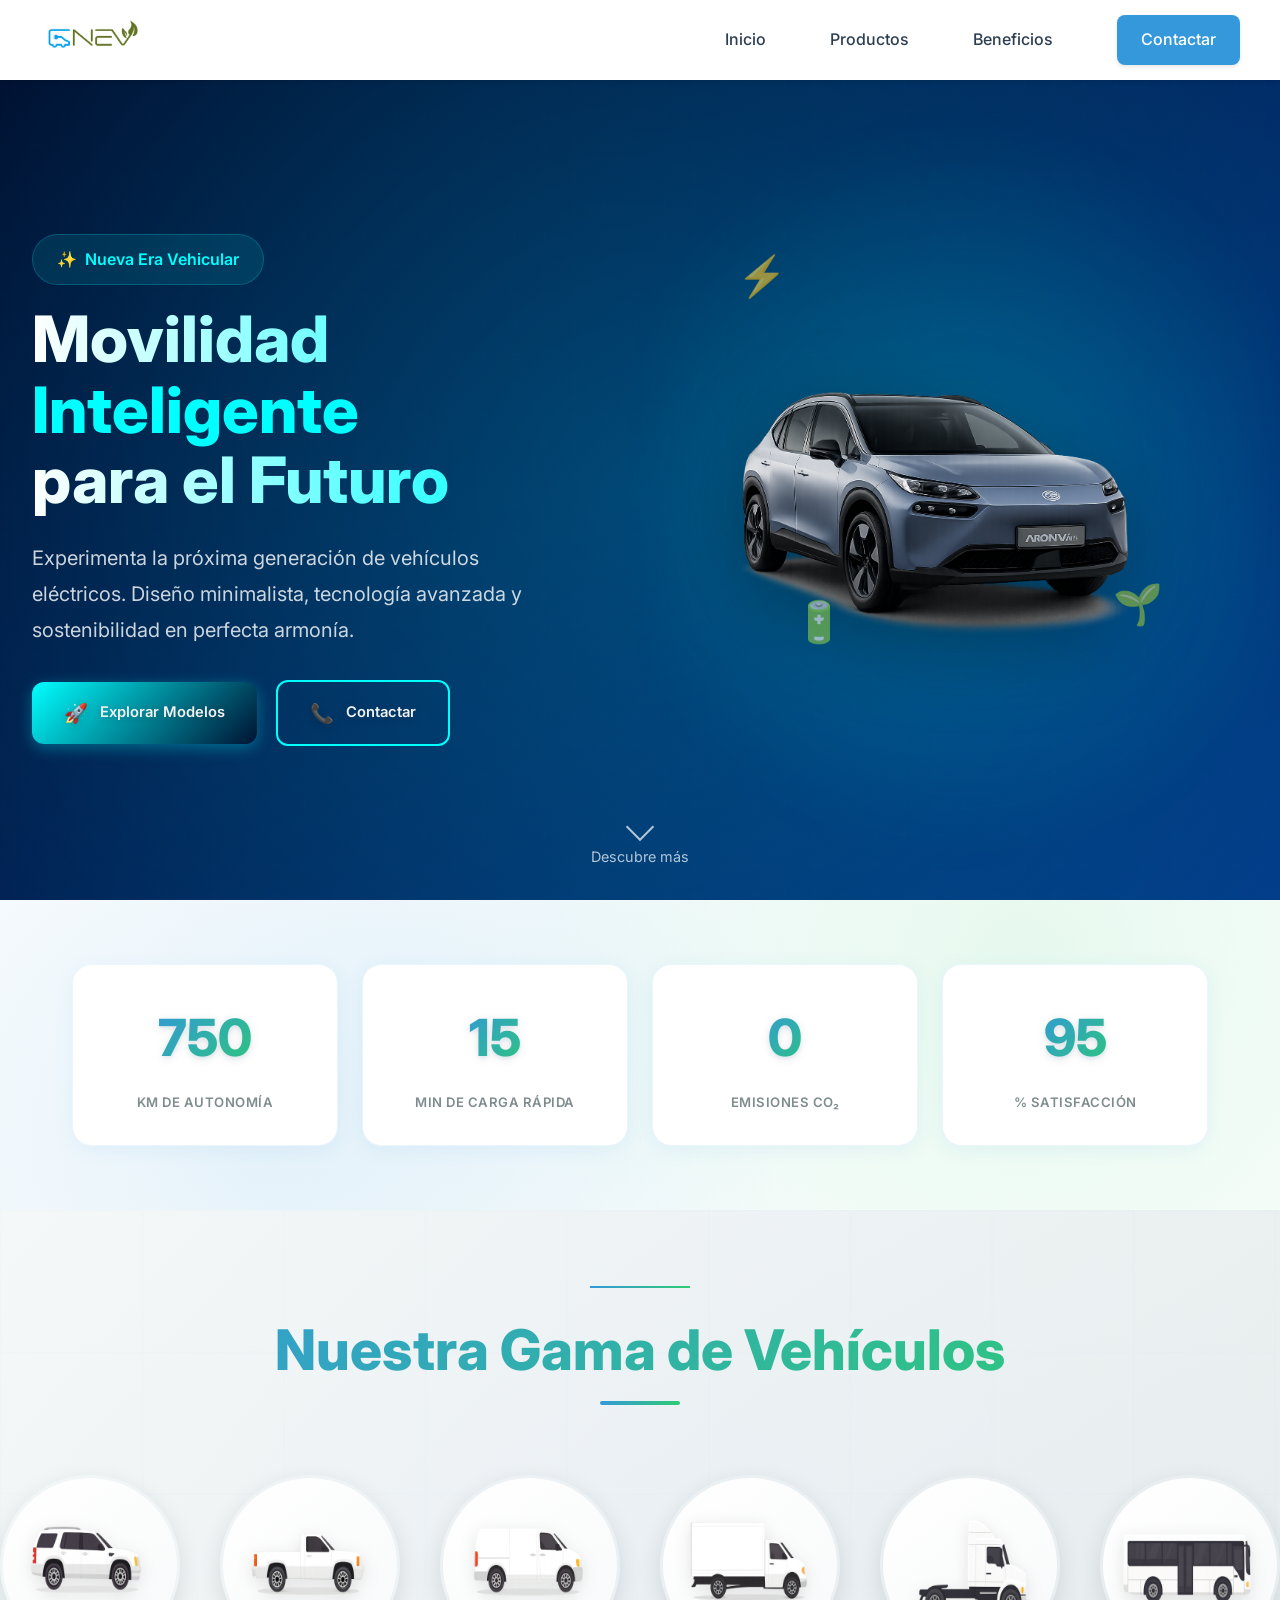
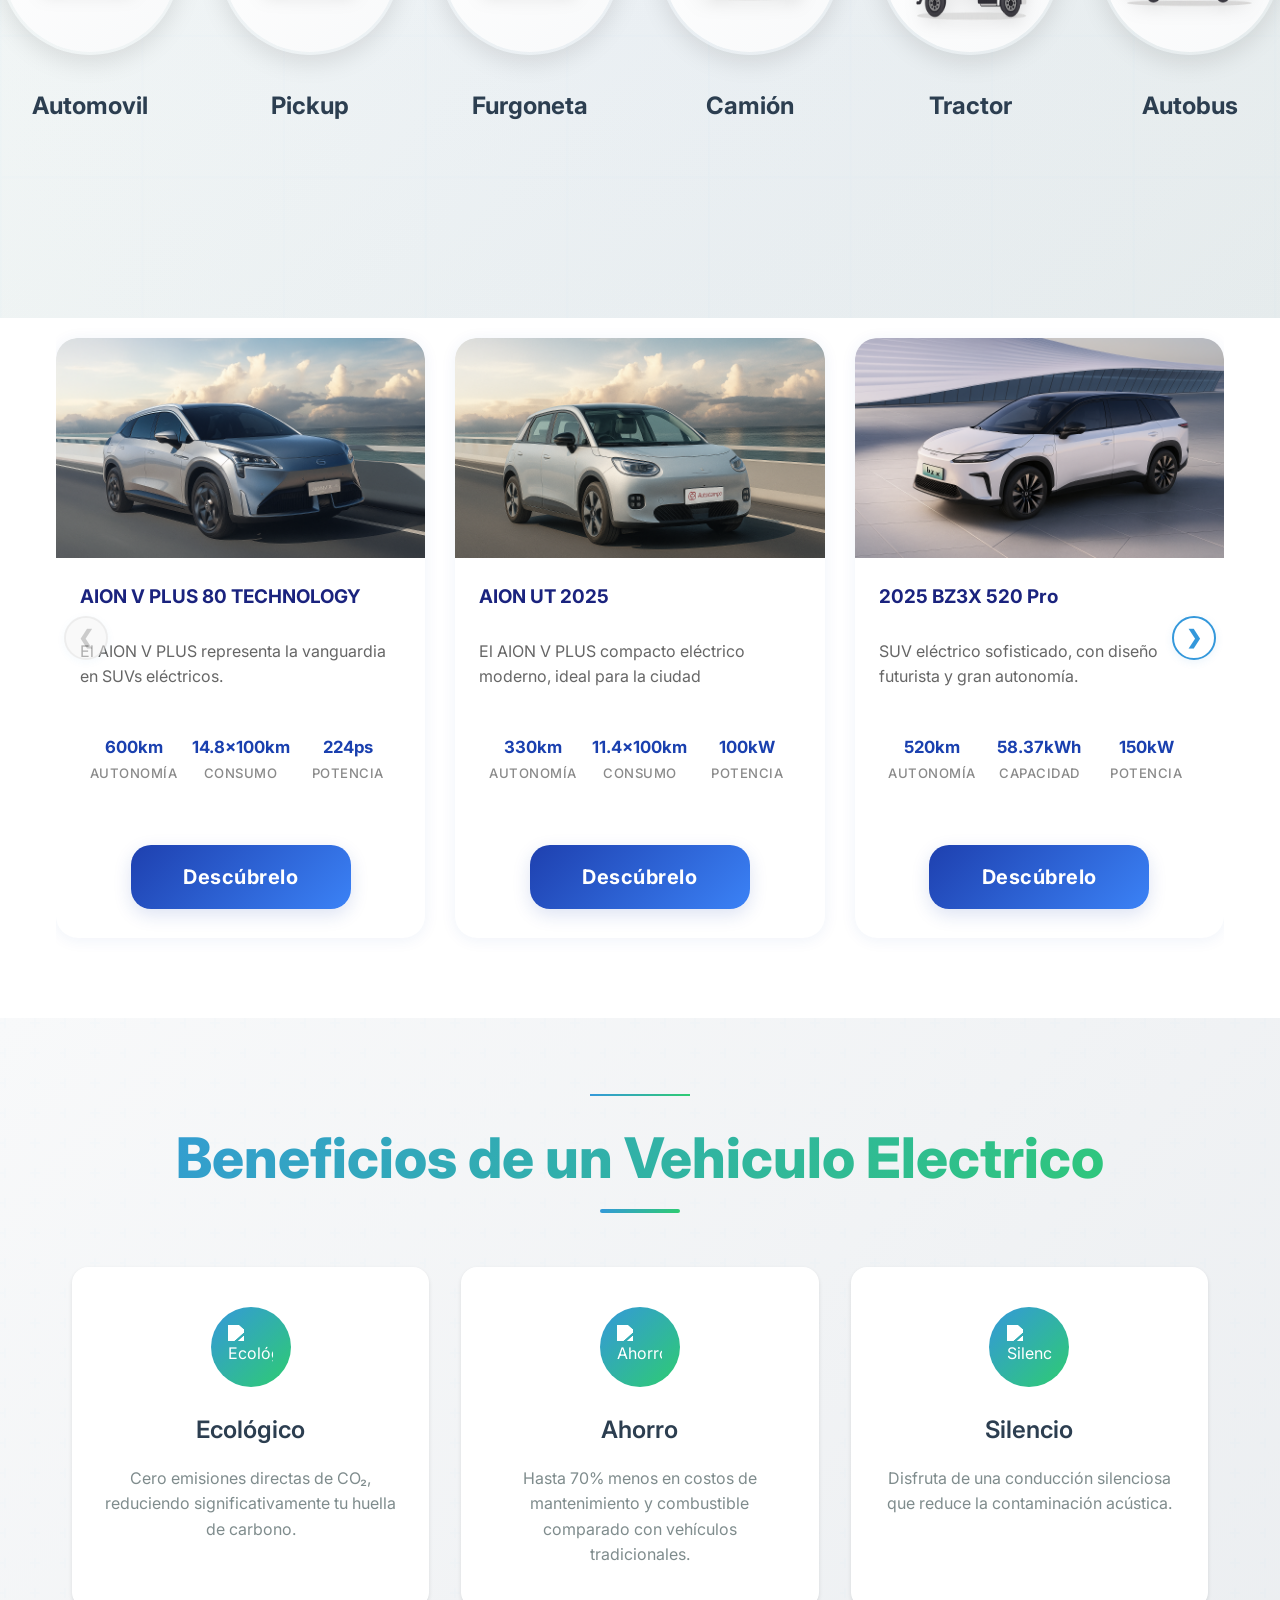
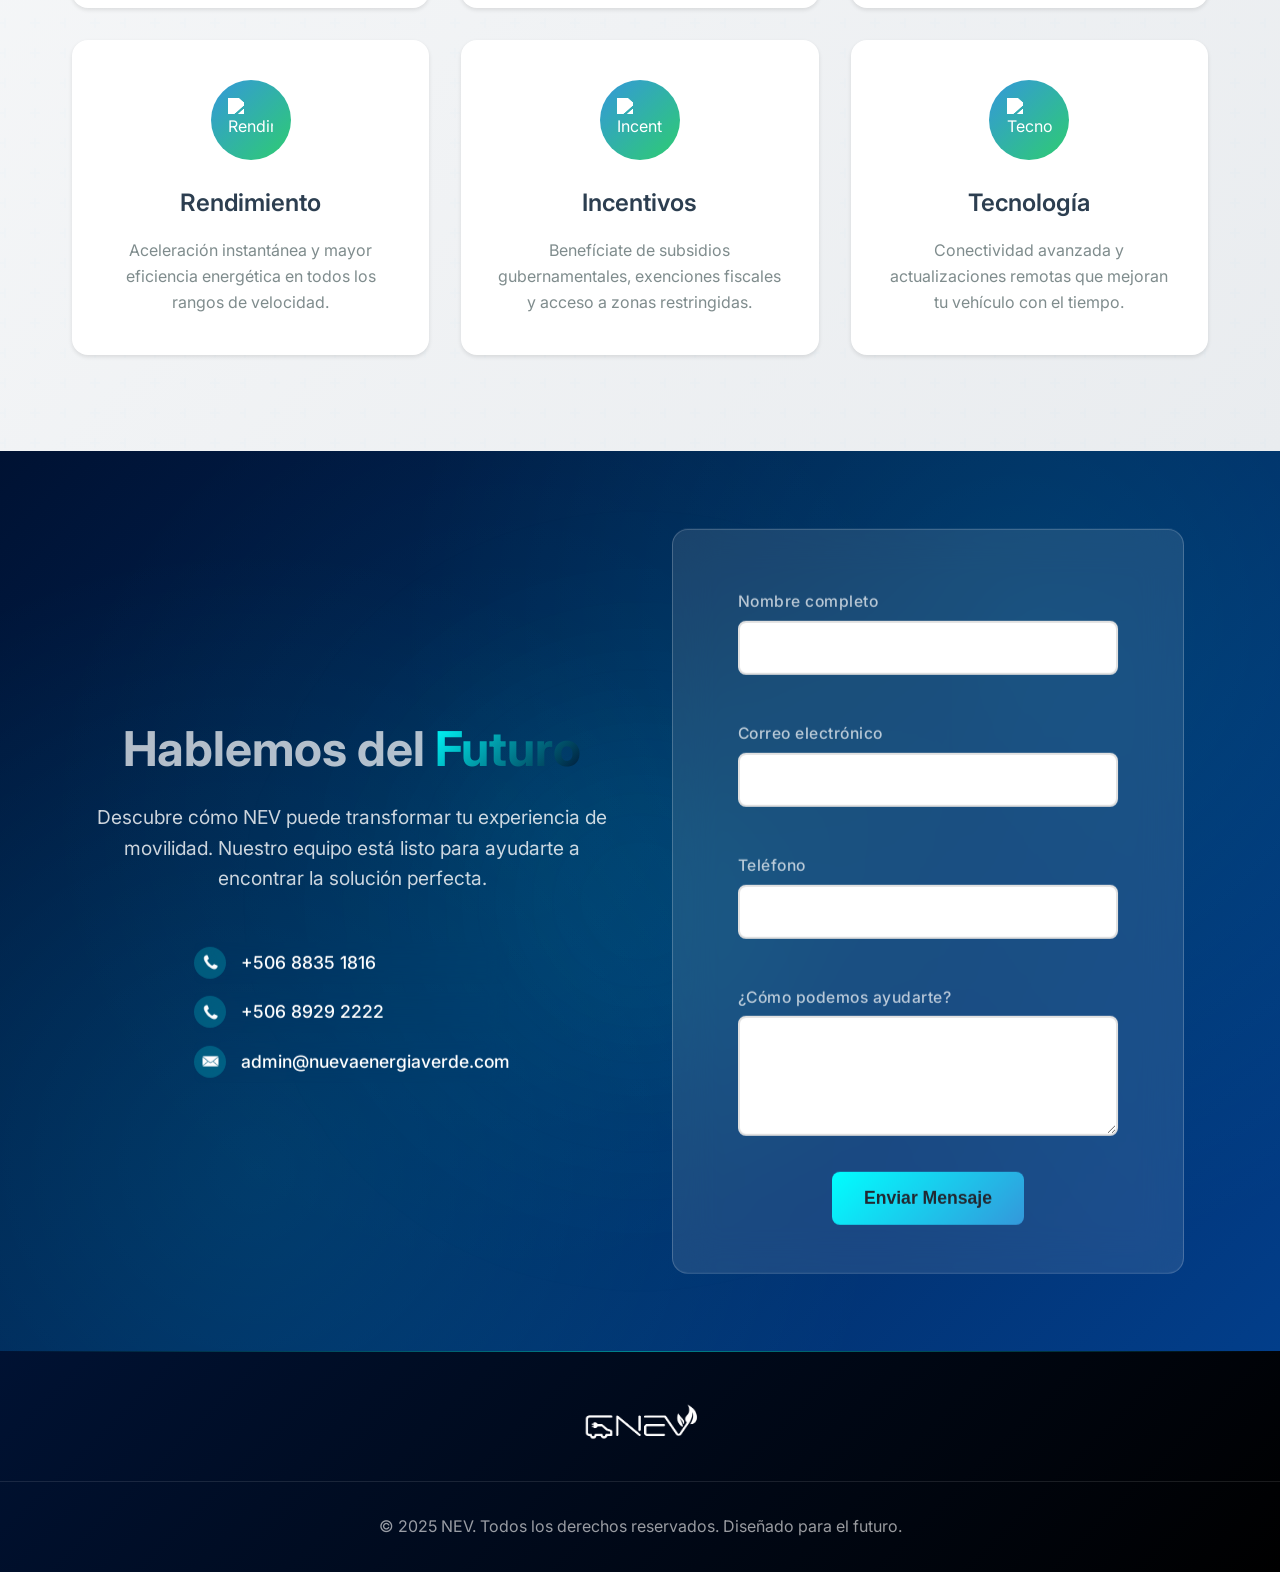
==== commit 0b8e0889: "Modificacion formulario contact" ====
--- a/Vehiculos Electricos 1.0.html
+++ b/Vehiculos Electricos 1.0.html
@@ -2320,7 +2320,7 @@
                     </div>
                     <div class="form-group">
                         <label for="telefono">Teléfono</label>
-                        <input type="tel" id="telefono" name="telefono" placeholder="Teléfono" required>
+                        <input type="tel" id="telefono" name="telefono" placeholder="Teléfono" maxlength="15" pattern="[0-9]+" oninput="this.value = this.value.replace(/[^0-9]/g, '')" required>
                         <div class="input-focus-border"></div>
                     </div>
                     <div class="form-group">
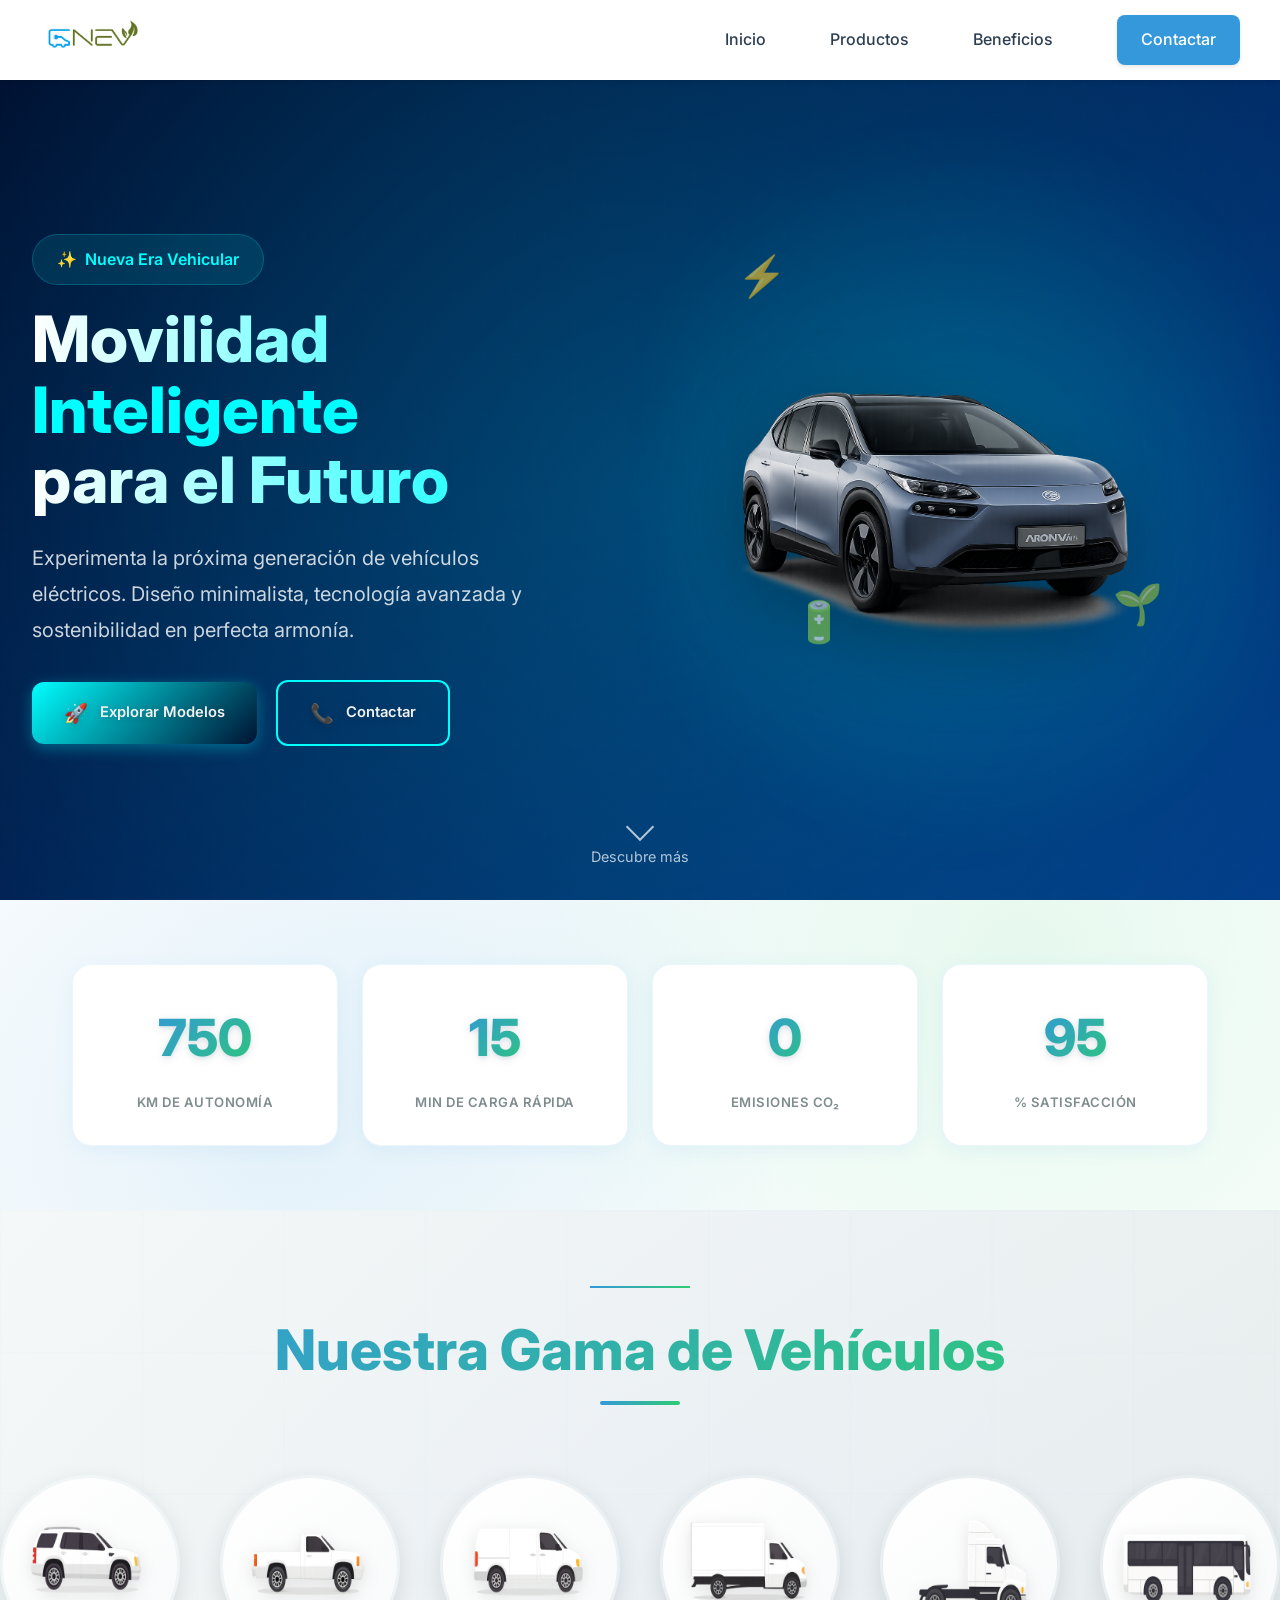
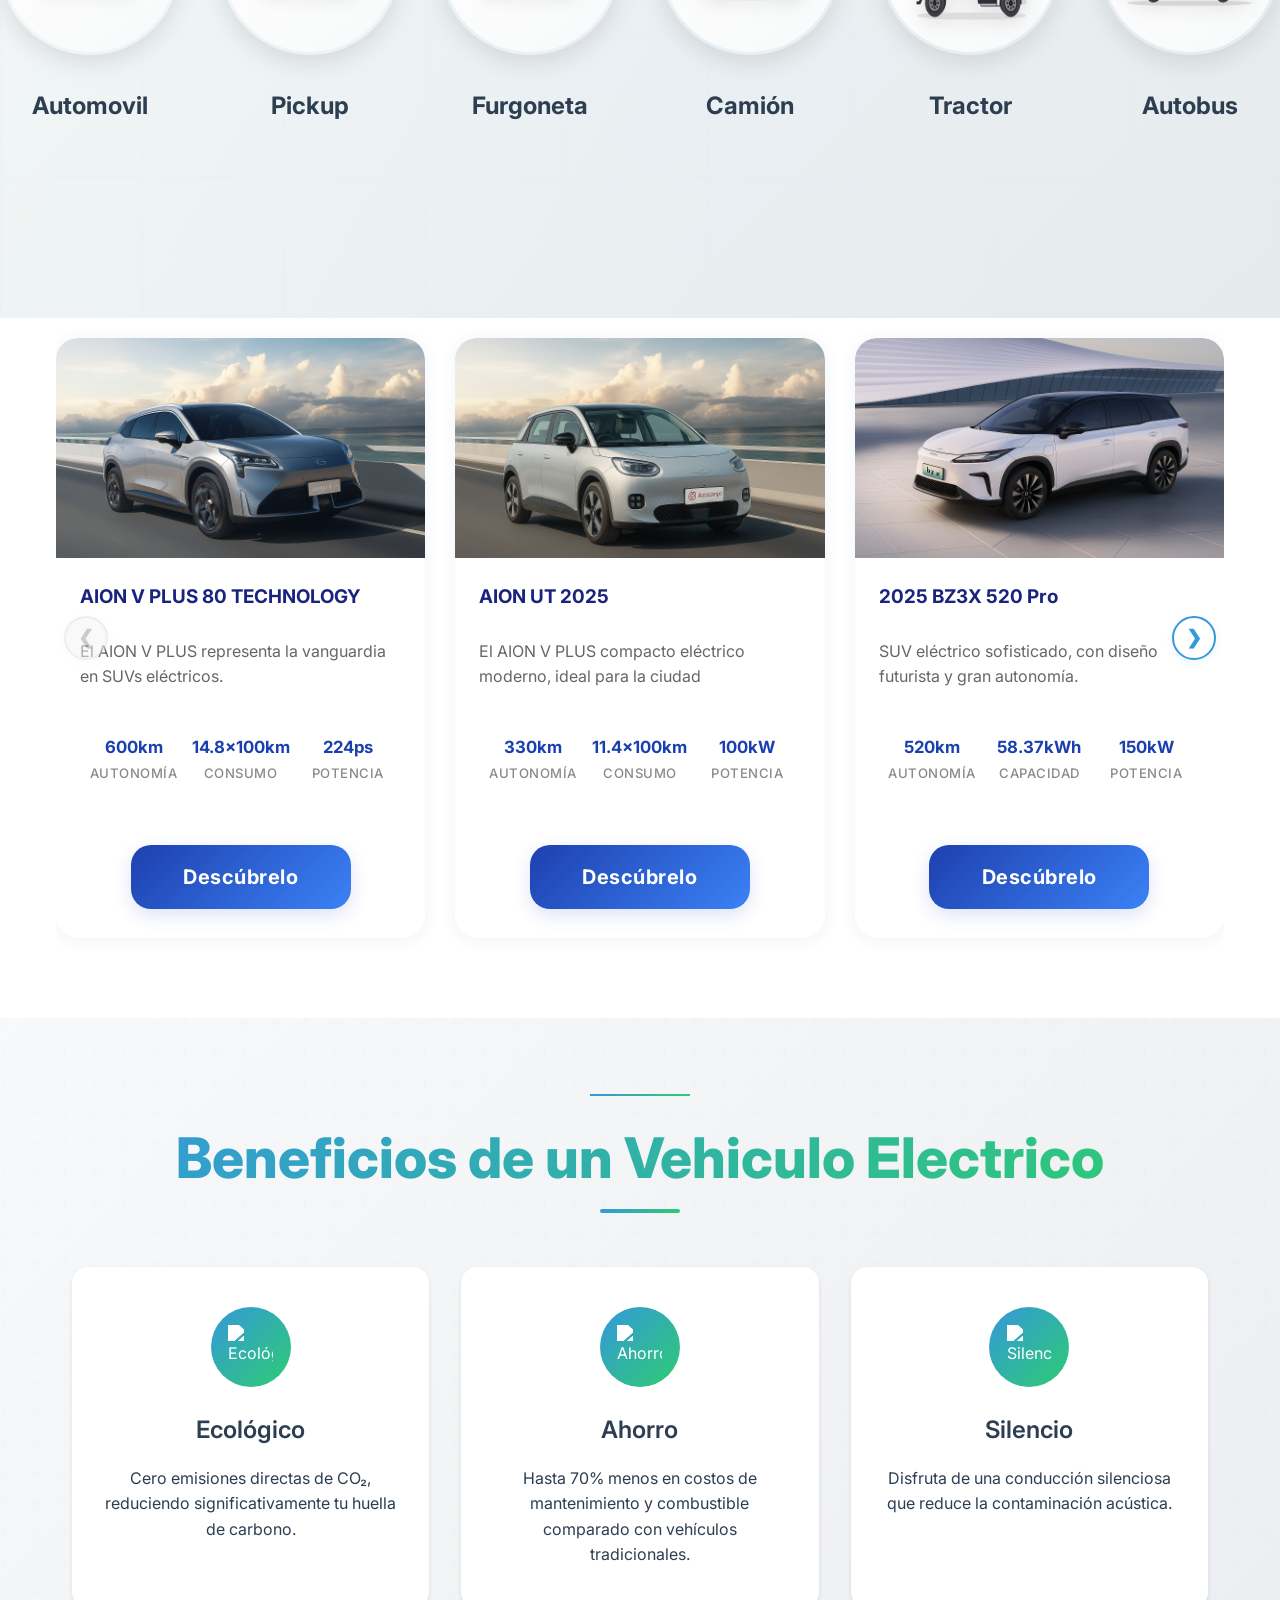
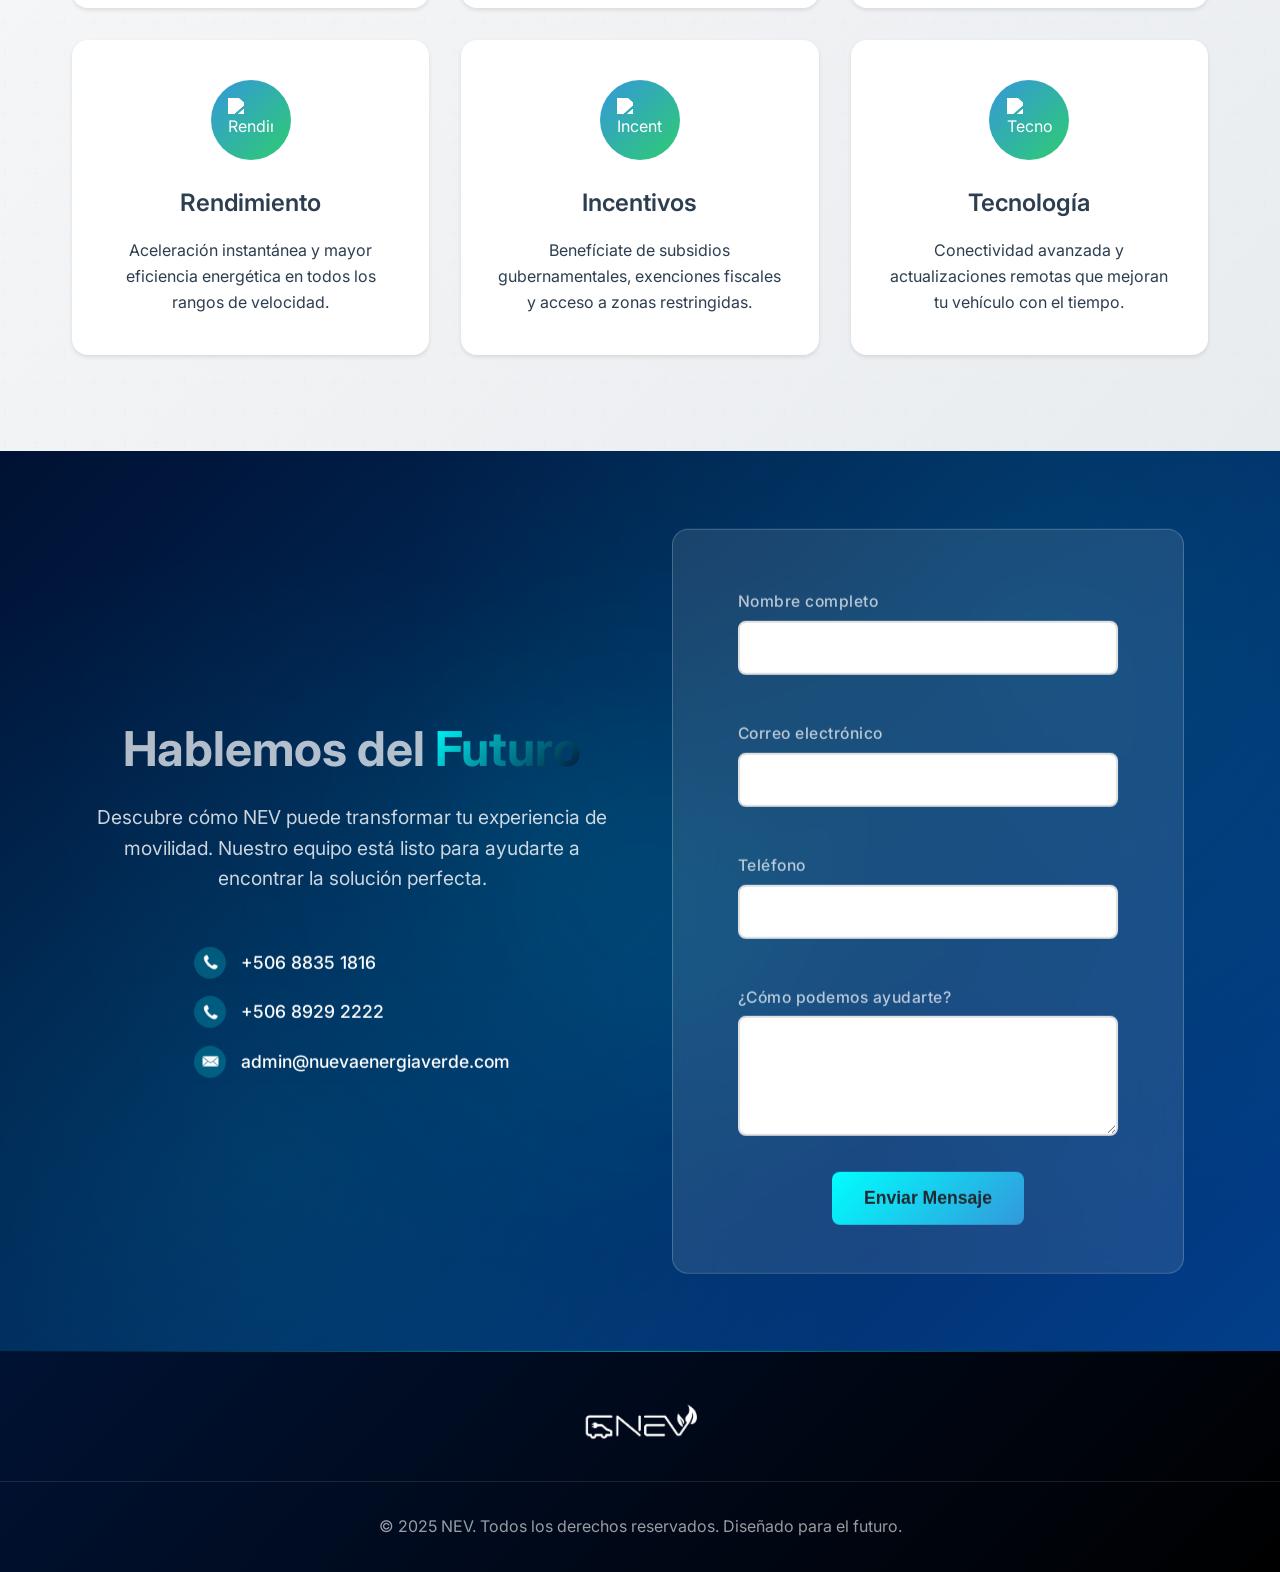
==== commit 939ddf1e: "Actualización final" ====
--- a/Vehiculos Electricos 1.0.html
+++ b/Vehiculos Electricos 1.0.html
@@ -2215,7 +2215,9 @@
                         <img src="images/icons/eco.png" alt="Ecológico">
                     </div>
                     <h3>Ecológico</h3>
-                    <p>Cero emisiones directas de CO₂, reduciendo significativamente tu huella de carbono.</p>
+                    <div class="benefit-content">
+                        Cero emisiones directas de CO₂, reduciendo significativamente tu huella de carbono.
+                    </div>
                 </div>
                 
                 <div class="benefit-card benefit-fade-in">
@@ -2223,7 +2225,9 @@
                         <img src="images/icons/ahorro.png" alt="Ahorro">
                     </div>
                     <h3>Ahorro</h3>
-                    <p>Hasta 70% menos en costos de mantenimiento y combustible comparado con vehículos tradicionales.</p>
+                    <div class="benefit-content">
+                        Hasta 70% menos en costos de mantenimiento y combustible comparado con vehículos tradicionales.
+                    </div>
                 </div>
                 
                 <div class="benefit-card benefit-fade-in">
@@ -2231,7 +2235,9 @@
                         <img src="images/icons/silencio.png" alt="Silencio">
                     </div>
                     <h3>Silencio</h3>
-                    <p>Disfruta de una conducción silenciosa que reduce la contaminación acústica.</p>
+                    <div class="benefit-content">
+                        Disfruta de una conducción silenciosa que reduce la contaminación acústica.
+                    </div>
                 </div>
                 
                 <div class="benefit-card benefit-fade-in">
@@ -2239,7 +2245,9 @@
                         <img src="images/icons/rendimiento.png" alt="Rendimiento">
                     </div>
                     <h3>Rendimiento</h3>
-                    <p>Aceleración instantánea y mayor eficiencia energética en todos los rangos de velocidad.</p>
+                    <div class="benefit-content">
+                        Aceleración instantánea y mayor eficiencia energética en todos los rangos de velocidad.
+                    </div>
                 </div>
                 
                 <div class="benefit-card benefit-fade-in">
@@ -2247,7 +2255,9 @@
                         <img src="images/icons/incentivos.png" alt="Incentivos">
                     </div>
                     <h3>Incentivos</h3>
-                    <p>Benefíciate de subsidios gubernamentales, exenciones fiscales y acceso a zonas restringidas.</p>
+                    <div class="benefit-content">
+                        Benefíciate de subsidios gubernamentales, exenciones fiscales y acceso a zonas restringidas.
+                    </div>
                 </div>
                 
                 <div class="benefit-card benefit-fade-in">
@@ -2255,7 +2265,9 @@
                         <img src="images/icons/tecnología.png" alt="Tecnología">
                     </div>
                     <h3>Tecnología</h3>
-                    <p>Conectividad avanzada y actualizaciones remotas que mejoran tu vehículo con el tiempo.</p>
+                    <div class="benefit-content">
+                        Conectividad avanzada y actualizaciones remotas que mejoran tu vehículo con el tiempo.
+                    </div>
                 </div>
             </div>
         </div>
@@ -2307,7 +2319,7 @@
                 </div>
             </div>
             <div class="contact-form-section">
-                <form id="contactForm" class="contact-form" onsubmit="return handleSubmit(event)">
+                <form id="contactForm" class="contact-form" method="POST" onsubmit="return handleSubmit(event)">
                     <div class="form-group">
                         <label for="nombre">Nombre completo</label>
                         <input type="text" id="nombre" name="nombre" placeholder="Nombre completo" required>
--- a/styles.css
+++ b/styles.css
@@ -3835,17 +3835,18 @@
     display: flex;
     align-items: center;
     justify-content: space-between;
-    font-size: 1.1rem;
-    font-weight: 600;
-    color: var(--primary-color);
+    font-size: 1.1em;
+    font-weight: 700;
+    color: #1a90ff;
     margin: 0;
-    padding: 1rem 0.5rem;
+    padding: 18px 28px 10px 18px;
+    background: transparent;
+    border: none;
+    outline: none;
     cursor: pointer;
-    border: none;
-    background: none;
-    width: 100%;
-    transition: background 0.2s;
     position: relative;
+    user-select: none;
+    min-height: 32px;
   }
   .benefit-card h3::after {
     content: '+';
@@ -5121,3 +5122,189 @@
         width: 100%;
     }
 }
+
+/* Acordeón de beneficios solo en móviles */
+@media (max-width: 768px) {
+  .benefit-content {
+    display: block;
+    max-height: 0;
+    overflow: hidden;
+    transition: max-height 0.35s cubic-bezier(0.4,0,0.2,1), padding 0.35s, opacity 0.35s;
+    padding: 0 0;
+    opacity: 0;
+  }
+  .benefit-card.active .benefit-content {
+    max-height: 200px; /* Ajusta según el contenido */
+    padding: 12px 0 8px 0;
+    opacity: 1;
+  }
+  .benefit-card h3 {
+    cursor: pointer;
+    position: relative;
+    padding-right: 32px;
+    user-select: none;
+  }
+  .benefit-card h3::after {
+    content: '+';
+    position: absolute;
+    right: 0;
+    top: 0;
+    font-size: 1.5em;
+    color: #1a90ff;
+    transition: transform 0.3s, content 0.3s;
+  }
+  .benefit-card.active h3::after {
+    content: '-';
+    transform: rotate(180deg);
+  }
+}
+
+/* Escritorio: el contenido siempre visible */
+@media (min-width: 769px) {
+  .benefit-content {
+    display: block !important;
+    max-height: none !important;
+    opacity: 1 !important;
+    padding: 0 !important;
+  }
+  .benefit-card h3::after {
+    display: none;
+  }
+}
+
+@media (max-width: 768px) {
+  .benefits-container {
+    padding: 0 8px;
+  }
+  .benefit-card {
+    margin-bottom: 16px;
+    border-radius: 16px;
+    box-shadow: 0 2px 12px 0 rgba(0,0,0,0.06);
+    background: #fff;
+    transition: box-shadow 0.2s, border-color 0.2s;
+    overflow: hidden;
+    border: 1.5px solid #e0e7ef;
+  }
+  .benefit-card.active {
+    box-shadow: 0 4px 24px 0 rgba(26,144,255,0.10);
+    border-color: #1a90ff;
+  }
+  .benefit-card h3 {
+    display: flex;
+    align-items: center;
+    justify-content: space-between;
+    font-size: 1.1em;
+    font-weight: 700;
+    color: #1a90ff;
+    margin: 0;
+    padding: 18px 18px 10px 18px;
+    background: transparent;
+    border: none;
+    outline: none;
+    cursor: pointer;
+    position: relative;
+    user-select: none;
+  }
+  .benefit-card h3::after {
+    content: '+';
+    font-size: 1.5em;
+    color: #1a90ff;
+    margin-left: 8px;
+    transition: transform 0.3s, content 0.3s;
+    line-height: 1;
+  }
+  .benefit-card.active h3::after {
+    content: '-';
+    transform: rotate(180deg);
+  }
+  .benefit-content {
+    display: block;
+    max-height: 0;
+    overflow: hidden;
+    transition: max-height 0.35s cubic-bezier(0.4,0,0.2,1), padding 0.35s, opacity 0.35s;
+    padding: 0 18px;
+    opacity: 0;
+    font-size: 1em;
+    color: #222;
+  }
+  .benefit-card.active .benefit-content {
+    max-height: 200px; /* Ajusta según el contenido */
+    padding: 0 18px 16px 18px;
+    opacity: 1;
+  }
+}
+
+@media (max-width: 768px) {
+  .benefit-card h3 {
+    position: relative;
+    padding: 18px 18px 10px 18px;
+    margin: 0;
+    font-size: 1.1em;
+    font-weight: 700;
+    color: #1a90ff;
+    background: transparent;
+    border: none;
+    outline: none;
+    cursor: pointer;
+    user-select: none;
+    min-height: 32px;
+    display: block;
+  }
+  .icon-toggle {
+    position: absolute;
+    top: 12px;
+    right: 12px;
+    font-size: 1.5em;
+    color: #1a90ff;
+    background: transparent;
+    border-radius: 50%;
+    width: 28px;
+    height: 28px;
+    display: flex;
+    align-items: center;
+    justify-content: center;
+    transition: background 0.2s, color 0.2s;
+    pointer-events: none;
+  }
+}
+
+@media (max-width: 768px) {
+  .benefit-card h3::after,
+  .benefit-card.active h3::after {
+    display: none !important;
+    content: none !important;
+    background: none !important;
+    border: none !important;
+    height: 0 !important;
+  }
+  /* Si hay alguna regla para .benefit-card.active::before que muestre una línea, desactívala también */
+  .benefit-card.active::before {
+    display: none !important;
+    content: none !important;
+    background: none !important;
+    height: 0 !important;
+  }
+}
+
+@media (max-width: 768px) {
+  .benefit-content {
+    display: block;
+    max-height: 0;
+    overflow: hidden;
+    opacity: 0;
+    padding: 0 18px;
+    transition:
+      max-height 0.4s cubic-bezier(0.4,0,0.2,1),
+      opacity 0.3s,
+      padding 0.3s;
+  }
+  .benefit-card.active .benefit-content {
+    max-height: 500px; /* Ajusta según el contenido máximo esperado */
+    opacity: 1;
+    padding: 0 18px 16px 18px;
+    transition:
+      max-height 0.5s cubic-bezier(0.4,0,0.2,1),
+      opacity 0.3s,
+      padding 0.3s;
+  }
+}
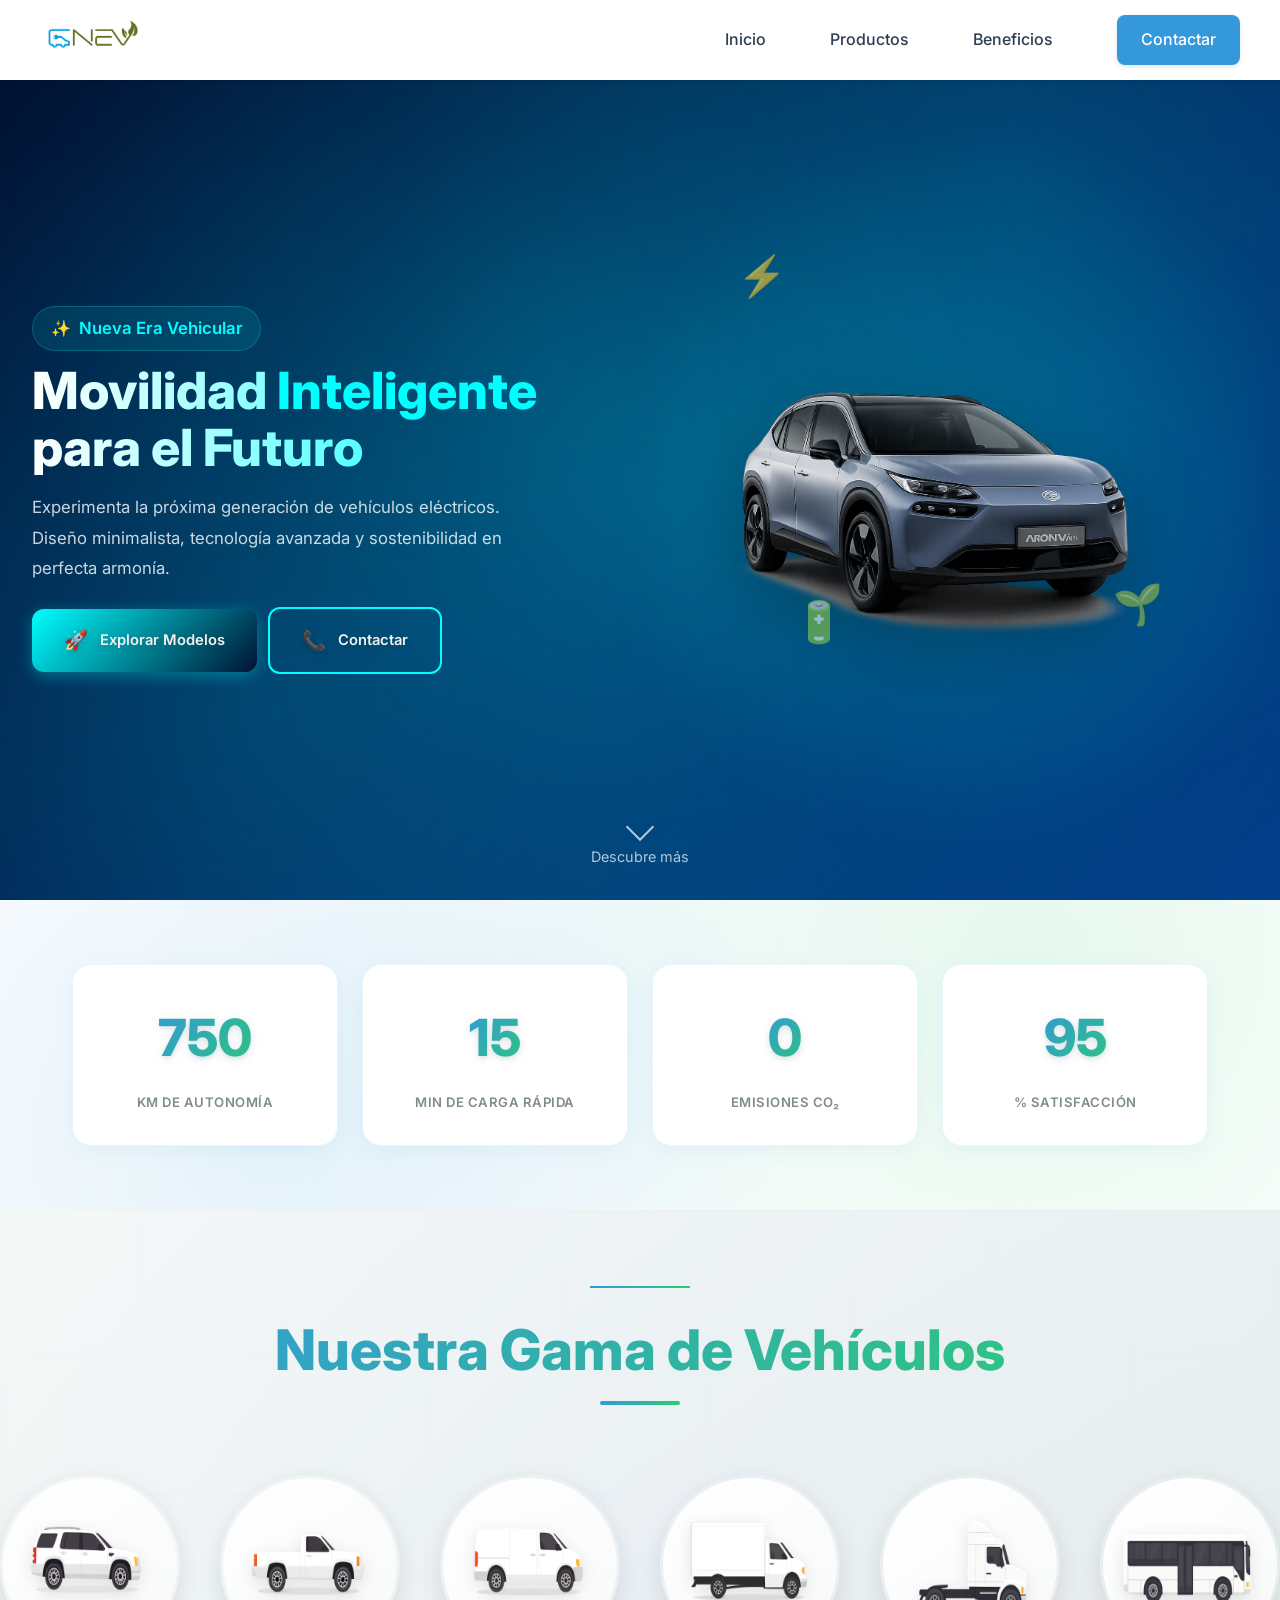
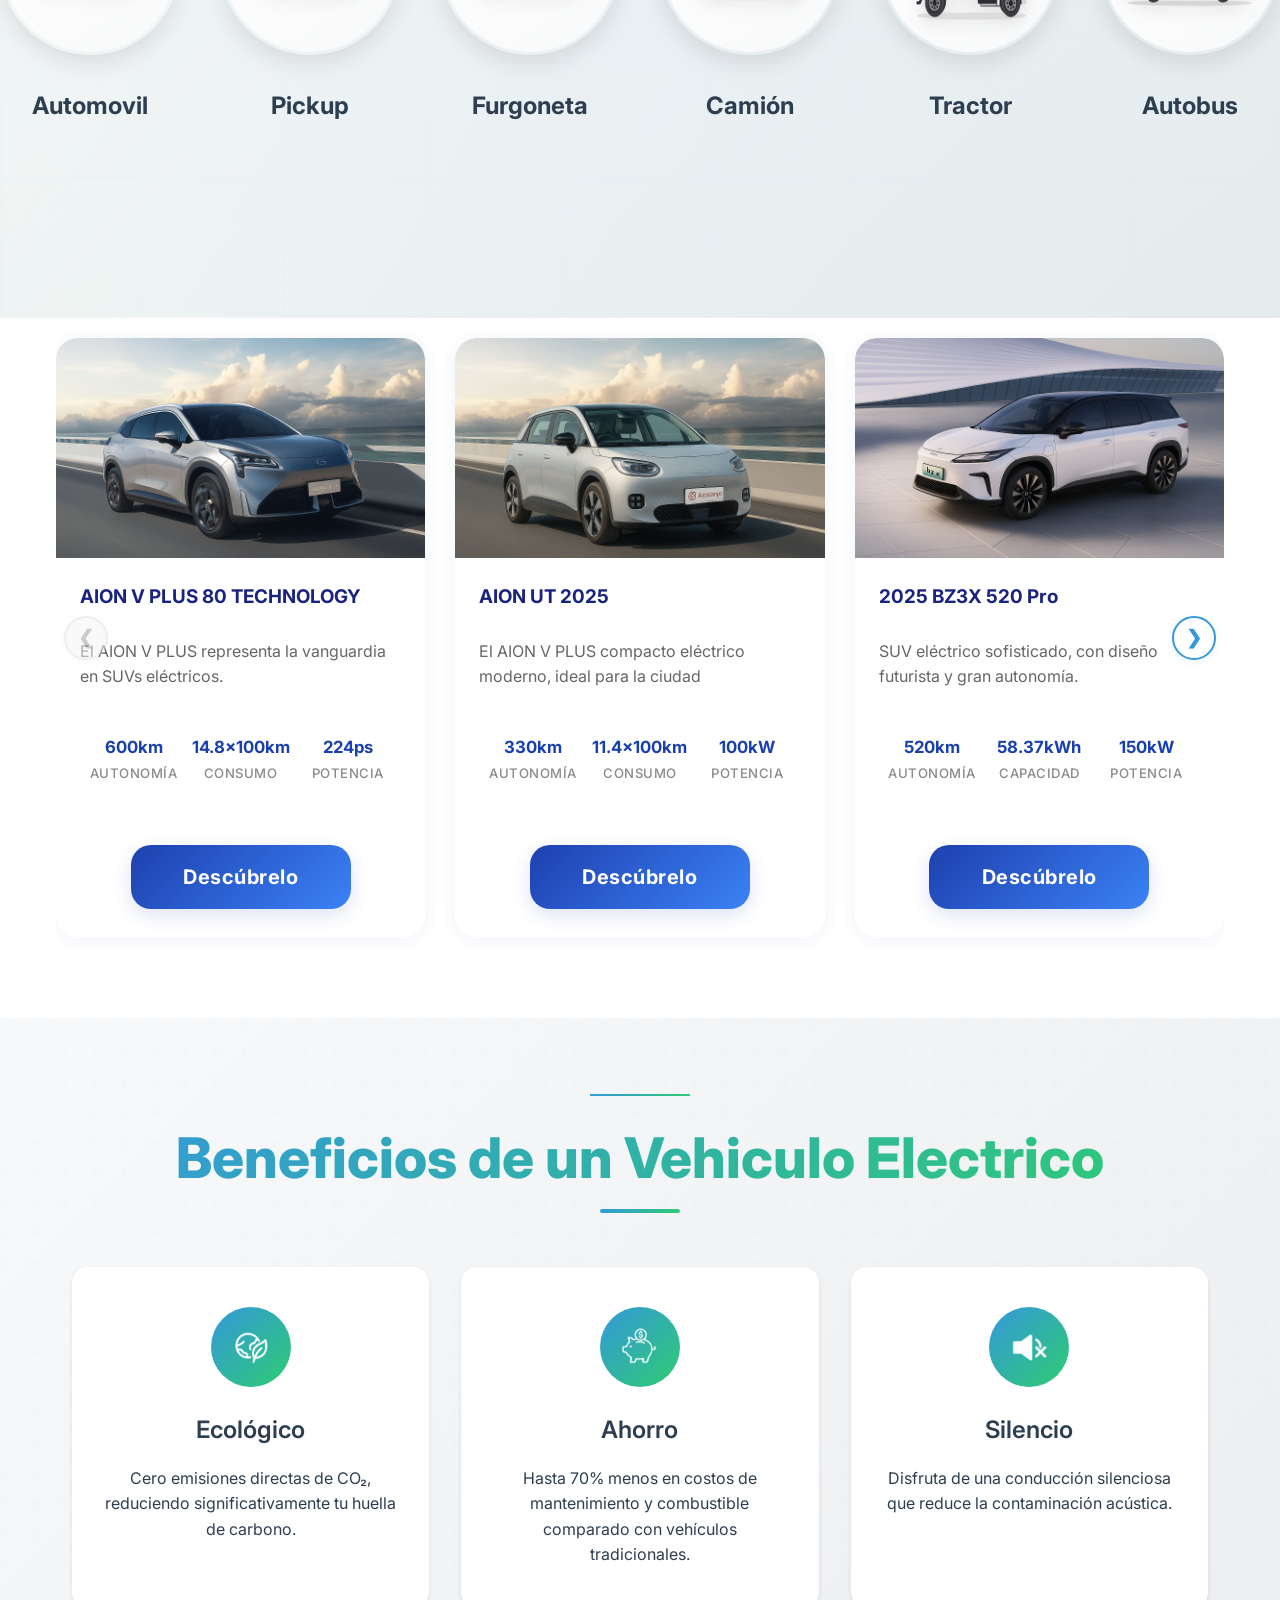
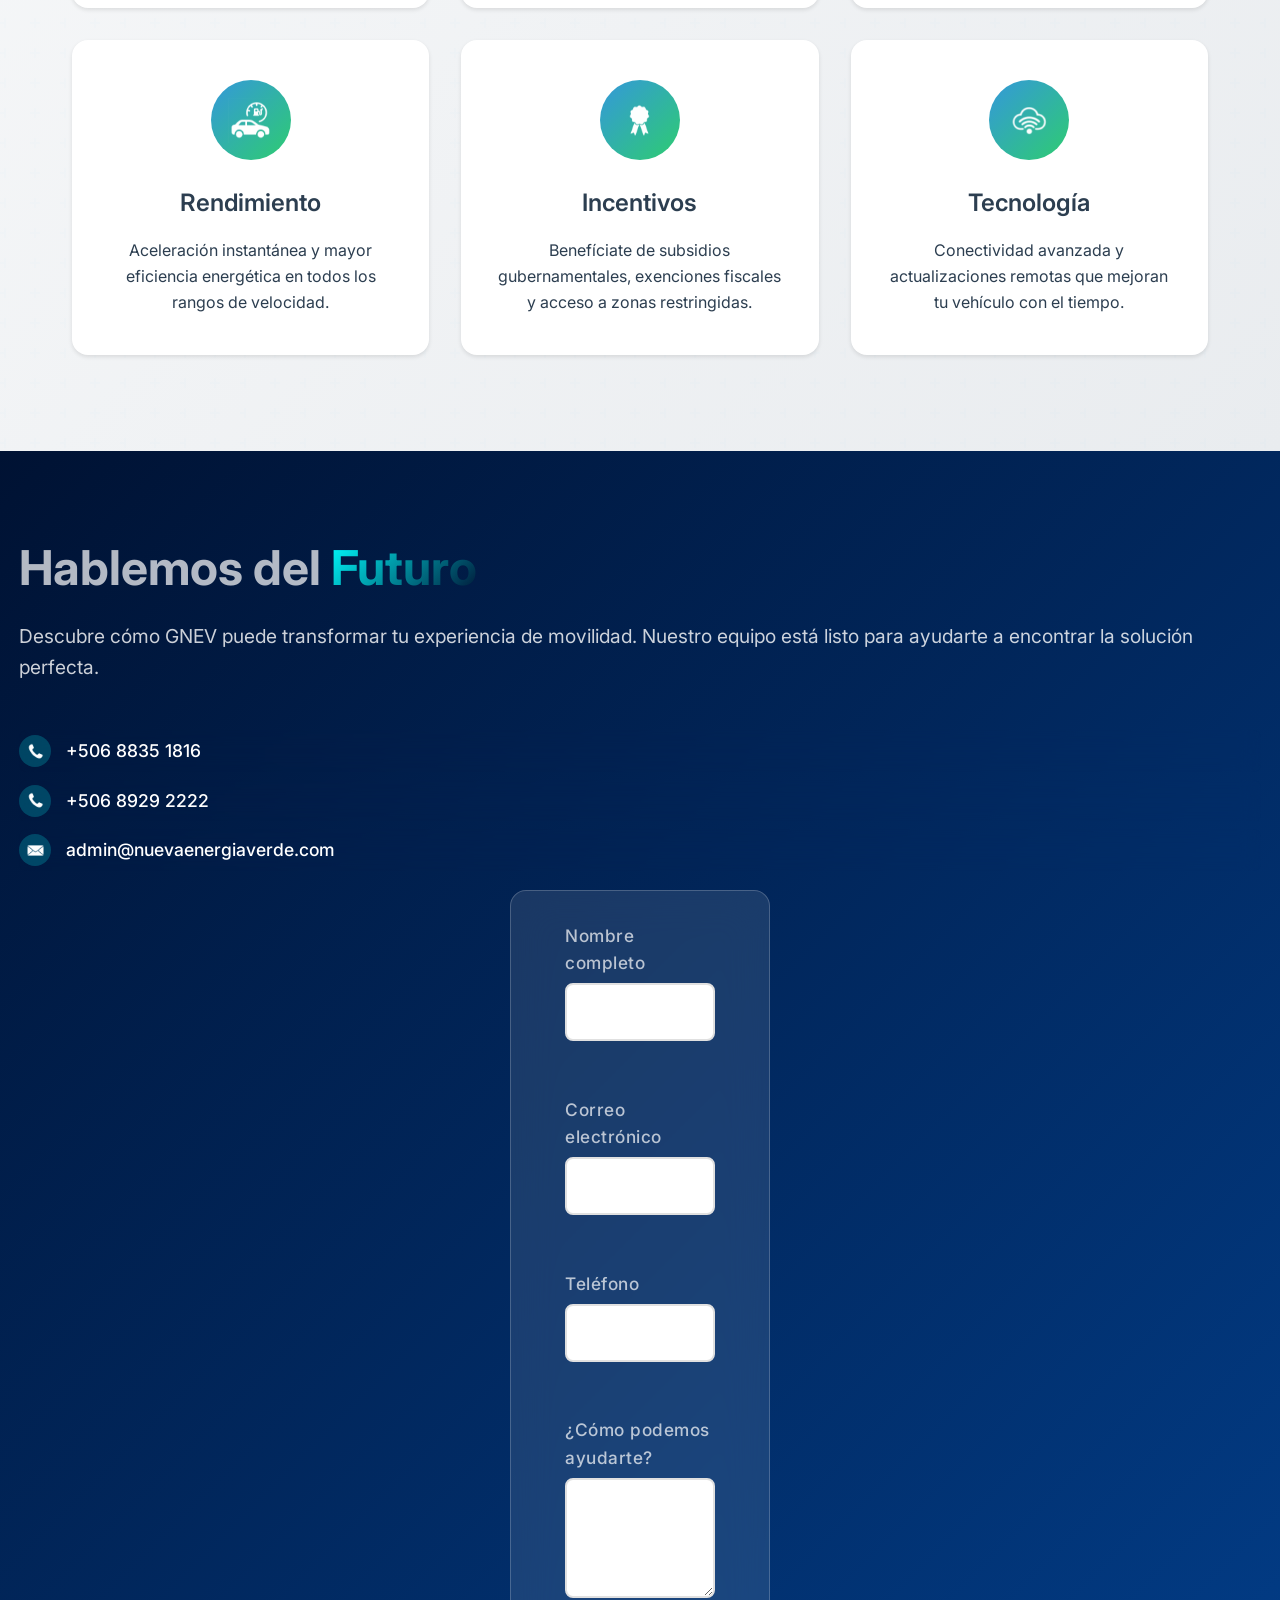
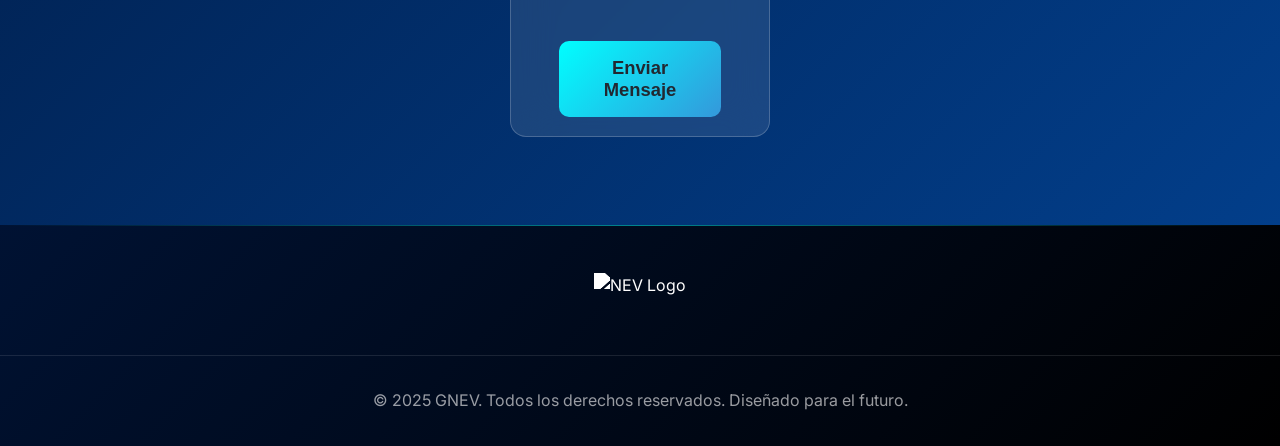
==== commit 796f4743: "Actualización de marca: cambio de NEV a GNEV en todo el sitio web" ====
--- a/Vehiculos Electricos 1.0.html
+++ b/Vehiculos Electricos 1.0.html
@@ -3,7 +3,7 @@
 <head>
     <meta charset="UTF-8">
     <meta name="viewport" content="width=device-width, initial-scale=1.0">
-    <title>NEV - Nueva Era Vehicular</title>
+    <title>GNEV - Nueva Era Vehicular</title>
     <link rel="preconnect" href="https://fonts.googleapis.com">
     <link rel="preconnect" href="https://fonts.gstatic.com" crossorigin>
     <link href="https://fonts.googleapis.com/css2?family=Inter:wght@400;500;600&display=swap" rel="stylesheet">
@@ -16,7 +16,7 @@
         <div class="nav-content">
             <div class="brand">
                 <a href="#inicio">
-                    <img src="images/nev-logo.png" alt="NEV Logo" class="brand-logo">
+                    <img src="images/nev-logo.png" alt="GNEV Logo" class="brand-logo">
                 </a>
             </div>
             <div class="nav-right">
@@ -79,7 +79,7 @@
                 </div>
                 <div class="hero-visual">
                     <div class="hero-image-wrapper">
-                        <img src="images/carro-electrico.png" alt="Vehículo Eléctrico NEV">
+                        <img src="images/carro-electrico.png" alt="Vehículo Eléctrico GNEV">
                         <div class="hero-image-overlay"></div>
                     </div>
                     <div class="floating-elements">
@@ -685,7 +685,7 @@
                     <div class="calculator-info" style="display: none;">
                         <div class="calculator-header">
                             <span class="calculator-icon">💎</span>
-                            <h4>¡Financiamiento Exclusivo NEV!</h4>
+                            <h4>¡Financiamiento Exclusivo GNEV!</h4>
                         </div>
                         <div class="calculator-details">
                             <div class="finance-highlight">
@@ -774,7 +774,7 @@
                 <h3>Especificaciones Técnicas</h3>
                 <div class="specs-grid">
                     <div><p class="spec-label">Tipo de energía</p><p class="spec-value">Eléctrico puro</p></div>
-                    <div><p class="spec-label">Potencia máxima</p><p class="spec-value">180 kW (245 CV)</p></div>
+                    <div><p class="spec-label">Potencia máxima</p><p class="spec-value">165 kW (245 CV)</p></div>
                     <div><p class="spec-label">Par máximo</p><p class="spec-value">350 N·m</p></div>
                     <div><p class="spec-label">Autonomía</p><p class="spec-value">600 km (NEDC)</p></div>
                     <div><p class="spec-label">Aceleración 0-100</p><p class="spec-value">7.6 segundos</p></div>
@@ -795,12 +795,12 @@
                 </div>
             </div>
             <div class="contact-footer">
-                <h3>¿Listo para la experiencia NEV?</h3>
-                <p>Agenda tu test drive hoy mismo y descubre por qué NEV es el futuro de la movilidad</p>
+                <h3>¿Listo para la experiencia GNEV?</h3>
+                <p>Agenda tu test drive hoy mismo y descubre por qué GNEV es el futuro de la movilidad</p>
                 <div class="contact-info">
-                    <div><img src="images/icons/Dirección.png" alt="Ubicación" class="icon">Innovation District, Tech Valley 2050</div>
-                    <div><img src="images/icons/Telefono.png" alt="Teléfono" class="icon">+1 (555) NEV-ELEC</div>
-                    <div><img src="images/icons/Correo.png" alt="Email" class="icon">hello@nev-electric.com</div>
+                    <div><img src="images/Icons/Telefono.png" alt="Teléfono" class="icon">+506 8835 1816</div>
+                    <div><img src="images/Icons/Telefono.png" alt="Teléfono" class="icon">+506 8929 2222</div>
+                    <div><img src="images/Icons/Correo.png" alt="Email" class="icon">admin@nuevaenergiaverde.com</div>
                 </div>
             </div>
         </div>
@@ -830,7 +830,7 @@
                     <div class="calculator-info" style="display: none;">
                         <div class="calculator-header">
                             <span class="calculator-icon">💎</span>
-                            <h4>¡Financiamiento Exclusivo NEV!</h4>
+                            <h4>¡Financiamiento Exclusivo GNEV!</h4>
                         </div>
                         <div class="calculator-details">
                             <div class="finance-highlight">
@@ -934,12 +934,12 @@
                 </div>
             </div>
             <div class="contact-footer">
-                <h3>¿Listo para la experiencia NEV?</h3>
-                <p>Agenda tu test drive hoy mismo y descubre por qué NEV es el futuro de la movilidad</p>
+                <h3>¿Listo para la experiencia GNEV?</h3>
+                <p>Agenda tu test drive hoy mismo y descubre por qué GNEV es el futuro de la movilidad</p>
                 <div class="contact-info">
-                    <div><img src="images/icons/Dirección.png" alt="Ubicación" class="icon">Innovation District, Tech Valley 2050</div>
-                    <div><img src="images/icons/Telefono.png" alt="Teléfono" class="icon">+1 (555) NEV-ELEC</div>
-                    <div><img src="images/icons/Correo.png" alt="Email" class="icon">hello@nev-electric.com</div>
+                    <div><img src="images/Icons/Telefono.png" alt="Teléfono" class="icon">+506 8835 1816</div>
+                    <div><img src="images/Icons/Telefono.png" alt="Teléfono" class="icon">+506 8929 2222</div>
+                    <div><img src="images/Icons/Correo.png" alt="Email" class="icon">admin@nuevaenergiaverde.com</div>
                 </div>
             </div>
         </div>
@@ -969,7 +969,7 @@
                     <div class="calculator-info" style="display: none;">
                         <div class="calculator-header">
                             <span class="calculator-icon">💎</span>
-                            <h4>¡Financiamiento Exclusivo NEV!</h4>
+                            <h4>¡Financiamiento Exclusivo GNEV!</h4>
                         </div>
                         <div class="calculator-details">
                             <div class="finance-highlight">
@@ -1066,12 +1066,12 @@
                 </div>
             </div>
             <div class="contact-footer">
-                <h3>¿Listo para la experiencia NEV?</h3>
-                <p>Agenda tu test drive hoy mismo y descubre por qué NEV es el futuro de la movilidad</p>
+                <h3>¿Listo para la experiencia GNEV?</h3>
+                <p>Agenda tu test drive hoy mismo y descubre por qué GNEV es el futuro de la movilidad</p>
                 <div class="contact-info">
-                    <div><img src="images/icons/Dirección.png" alt="Ubicación" class="icon">Innovation District, Tech Valley 2050</div>
-                    <div><img src="images/icons/Telefono.png" alt="Teléfono" class="icon">+1 (555) NEV-ELEC</div>
-                    <div><img src="images/icons/Correo.png" alt="Email" class="icon">hello@nev-electric.com</div>
+                    <div><img src="images/Icons/Telefono.png" alt="Teléfono" class="icon">+506 8835 1816</div>
+                    <div><img src="images/Icons/Telefono.png" alt="Teléfono" class="icon">+506 8929 2222</div>
+                    <div><img src="images/Icons/Correo.png" alt="Email" class="icon">admin@nuevaenergiaverde.com</div>
                 </div>
             </div>
         </div>
@@ -1098,7 +1098,7 @@
                     <div class="calculator-info" style="display: none;">
                         <div class="calculator-header">
                             <span class="calculator-icon">💎</span>
-                            <h4>¡Financiamiento Exclusivo NEV!</h4>
+                            <h4>¡Financiamiento Exclusivo GNEV!</h4>
                         </div>
                         <div class="calculator-details">
                             <div class="finance-highlight">
@@ -1164,9 +1164,9 @@
                 <h3>¿Listo para la experiencia BMW?</h3>
                 <p>Agenda tu test drive hoy mismo y descubre por qué BMW es sinónimo de placer de conducir</p>
                 <div class="contact-info">
-                    <div><img src="images/icons/Dirección.png" alt="Ubicación" class="icon">Innovation District, Tech Valley 2050</div>
-                    <div><img src="images/icons/Telefono.png" alt="Teléfono" class="icon">+1 (555) NEV-ELEC</div>
-                    <div><img src="images/icons/Correo.png" alt="Email" class="icon">hello@nev-electric.com</div>
+                    <div><img src="images/Icons/Telefono.png" alt="Teléfono" class="icon">+506 8835 1816</div>
+                    <div><img src="images/Icons/Telefono.png" alt="Teléfono" class="icon">+506 8929 2222</div>
+                    <div><img src="images/Icons/Correo.png" alt="Email" class="icon">admin@nuevaenergiaverde.com</div>
                 </div>
             </div>
         </div>
@@ -1235,9 +1235,9 @@
                 <h3>¿Listo para la experiencia Volkswagen?</h3>
                 <p>Agenda tu test drive hoy mismo y descubre por qué el ID.3 es el futuro de la movilidad</p>
                 <div class="contact-info">
-                    <div><img src="images/icons/Dirección.png" alt="Ubicación" class="icon">Innovation District, Tech Valley 2050</div>
-                    <div><img src="images/icons/Telefono.png" alt="Teléfono" class="icon">+1 (555) NEV-ELEC</div>
-                    <div><img src="images/icons/Correo.png" alt="Email" class="icon">hello@nev-electric.com</div>
+                    <div><img src="images/Icons/Telefono.png" alt="Teléfono" class="icon">+506 8835 1816</div>
+                    <div><img src="images/Icons/Telefono.png" alt="Teléfono" class="icon">+506 8929 2222</div>
+                    <div><img src="images/Icons/Correo.png" alt="Email" class="icon">admin@nuevaenergiaverde.com</div>
                 </div>
             </div>
         </div>
@@ -1304,13 +1304,12 @@
                 </div>
             </div>
             <div class="contact-footer">
-                <h3>¿Listo para la experiencia NEV?</h3>
-                <p>Agenda tu test drive hoy mismo y descubre por qué NEV es el futuro de la movilidad</p>
+                <h3>¿Listo para la experiencia GNEV?</h3>
+                <p>Agenda tu test drive hoy mismo y descubre por qué GNEV es el futuro de la movilidad</p>
                 <div class="contact-info">
-                    <div><img src="images/icons/Dirección.png" alt="Ubicación" class="icon">Innovation District, Tech Valley 2050</div>
-                    <div><img src="images/icons/Telefono.png" alt="Teléfono" class="icon">+1 (555) NEV-ELEC</div>
-                    <div><img src="images/icons/Correo.png" alt="Email" class="icon">hello@nev-electric.com</div>
-                </div>
+                    <div><img src="images/Icons/Telefono.png" alt="Teléfono" class="icon">+506 8835 1816</div>
+                    <div><img src="images/Icons/Telefono.png" alt="Teléfono" class="icon">+506 8929 2222</div>
+                    <div><img src="images/Icons/Correo.png" alt="Email" class="icon">admin@nuevaenergiaverde.com</div>
             </div>
         </div>
     </section>
@@ -1375,12 +1374,12 @@
                 </div>
             </div>
             <div class="contact-footer">
-                <h3>¿Listo para la experiencia NEV?</h3>
-                <p>Agenda tu test drive hoy mismo y descubre por qué NEV es el futuro de la movilidad</p>
+                <h3>¿Listo para la experiencia GNEV?</h3>
+                <p>Agenda tu test drive hoy mismo y descubre por qué GNEV es el futuro de la movilidad</p>
                 <div class="contact-info">
-                    <div><img src="images/icons/Dirección.png" alt="Ubicación" class="icon">Innovation District, Tech Valley 2050</div>
-                    <div><img src="images/icons/Telefono.png" alt="Teléfono" class="icon">+1 (555) NEV-ELEC</div>
-                    <div><img src="images/icons/Correo.png" alt="Email" class="icon">hello@nev-electric.com</div>
+                    <div><img src="images/Icons/Telefono.png" alt="Teléfono" class="icon">+506 8835 1816</div>
+                    <div><img src="images/Icons/Telefono.png" alt="Teléfono" class="icon">+506 8929 2222</div>
+                    <div><img src="images/Icons/Correo.png" alt="Email" class="icon">admin@nuevaenergiaverde.com</div>
                 </div>
             </div>
         </div>
@@ -1458,12 +1457,12 @@
                 </div>
             </div>
             <div class="contact-footer">
-                <h3>¿Listo para la experiencia NEV?</h3>
-                <p>Agenda tu test drive hoy mismo y descubre por qué NEV es el futuro de la movilidad</p>
+                <h3>¿Listo para la experiencia GNEV?</h3>
+                <p>Agenda tu test drive hoy mismo y descubre por qué GNEV es el futuro de la movilidad</p>
                 <div class="contact-info">
-                    <div><img src="images/icons/Dirección.png" alt="Ubicación" class="icon">Innovation District, Tech Valley 2050</div>
-                    <div><img src="images/icons/Telefono.png" alt="Teléfono" class="icon">+1 (555) NEV-ELEC</div>
-                    <div><img src="images/icons/Correo.png" alt="Email" class="icon">hello@nev-electric.com</div>
+                    <div><img src="images/Icons/Telefono.png" alt="Teléfono" class="icon">+506 8835 1816</div>
+                    <div><img src="images/Icons/Telefono.png" alt="Teléfono" class="icon">+506 8929 2222</div>
+                    <div><img src="images/Icons/Correo.png" alt="Email" class="icon">admin@nuevaenergiaverde.com</div>
                 </div>
             </div>
         </div>
@@ -1537,12 +1536,12 @@
                 </div>
             </div>
             <div class="contact-footer">
-                <h3>¿Listo para la experiencia NEV?</h3>
-                <p>Agenda tu test drive hoy mismo y descubre por qué NEV es el futuro de la movilidad</p>
+                <h3>¿Listo para la experiencia GNEV?</h3>
+                <p>Agenda tu test drive hoy mismo y descubre por qué GNEV es el futuro de la movilidad</p>
                 <div class="contact-info">
-                    <div><img src="images/icons/Dirección.png" alt="Ubicación" class="icon">Innovation District, Tech Valley 2050</div>
-                    <div><img src="images/icons/Telefono.png" alt="Teléfono" class="icon">+1 (555) NEV-ELEC</div>
-                    <div><img src="images/icons/Correo.png" alt="Email" class="icon">hello@nev-electric.com</div>
+                    <div><img src="images/Icons/Telefono.png" alt="Teléfono" class="icon">+506 8835 1816</div>
+                    <div><img src="images/Icons/Telefono.png" alt="Teléfono" class="icon">+506 8929 2222</div>
+                    <div><img src="images/Icons/Correo.png" alt="Email" class="icon">admin@nuevaenergiaverde.com</div>
                 </div>
             </div>
         </div>
@@ -1617,12 +1616,12 @@
                 </div>
             </div>
             <div class="contact-footer">
-                <h3>¿Listo para la experiencia NEV?</h3>
-                <p>Agenda tu test drive hoy mismo y descubre por qué NEV es el futuro de la movilidad</p>
+                <h3>¿Listo para la experiencia GNEV?</h3>
+                <p>Agenda tu test drive hoy mismo y descubre por qué GNEV es el futuro de la movilidad</p>
                 <div class="contact-info">
-                    <div><img src="images/icons/Dirección.png" alt="Ubicación" class="icon">Innovation District, Tech Valley 2050</div>
-                    <div><img src="images/icons/Telefono.png" alt="Teléfono" class="icon">+1 (555) NEV-ELEC</div>
-                    <div><img src="images/icons/Correo.png" alt="Email" class="icon">hello@nev-electric.com</div>
+                    <div><img src="images/Icons/Telefono.png" alt="Teléfono" class="icon">+506 8835 1816</div>
+                    <div><img src="images/Icons/Telefono.png" alt="Teléfono" class="icon">+506 8929 2222</div>
+                    <div><img src="images/Icons/Correo.png" alt="Email" class="icon">admin@nuevaenergiaverde.com</div>
                 </div>
             </div>
         </div>
@@ -1689,12 +1688,12 @@
                 </div>
             </div>
             <div class="contact-footer">
-                <h3>¿Listo para la experiencia NEV?</h3>
-                <p>Agenda tu test drive hoy mismo y descubre por qué NEV es el futuro de la movilidad</p>
+                <h3>¿Listo para la experiencia GNEV?</h3>
+                <p>Agenda tu test drive hoy mismo y descubre por qué GNEV es el futuro de la movilidad</p>
                 <div class="contact-info">
-                    <div><img src="images/icons/Dirección.png" alt="Ubicación" class="icon">Innovation District, Tech Valley 2050</div>
-                    <div><img src="images/icons/Telefono.png" alt="Teléfono" class="icon">+1 (555) NEV-ELEC</div>
-                    <div><img src="images/icons/Correo.png" alt="Email" class="icon">hello@nev-electric.com</div>
+                    <div><img src="images/Icons/Telefono.png" alt="Teléfono" class="icon">+506 8835 1816</div>
+                    <div><img src="images/Icons/Telefono.png" alt="Teléfono" class="icon">+506 8929 2222</div>
+                    <div><img src="images/Icons/Correo.png" alt="Email" class="icon">admin@nuevaenergiaverde.com</div>
                 </div>
             </div>
         </div>
@@ -1761,12 +1760,12 @@
                 </div>
             </div>
             <div class="contact-footer">
-                <h3>¿Listo para la experiencia NEV?</h3>
-                <p>Agenda tu test drive hoy mismo y descubre por qué NEV es el futuro de la movilidad</p>
+                <h3>¿Listo para la experiencia GNEV?</h3>
+                <p>Agenda tu test drive hoy mismo y descubre por qué GNEV es el futuro de la movilidad</p>
                 <div class="contact-info">
-                    <div><img src="images/icons/Dirección.png" alt="Ubicación" class="icon">Innovation District, Tech Valley 2050</div>
-                    <div><img src="images/icons/Telefono.png" alt="Teléfono" class="icon">+1 (555) NEV-ELEC</div>
-                    <div><img src="images/icons/Correo.png" alt="Email" class="icon">hello@nev-electric.com</div>
+                    <div><img src="images/Icons/Telefono.png" alt="Teléfono" class="icon">+506 8835 1816</div>
+                    <div><img src="images/Icons/Telefono.png" alt="Teléfono" class="icon">+506 8929 2222</div>
+                    <div><img src="images/Icons/Correo.png" alt="Email" class="icon">admin@nuevaenergiaverde.com</div>
                 </div>
             </div>
         </div>
@@ -1832,12 +1831,12 @@
                 </div>
             </div>
             <div class="contact-footer">
-                <h3>¿Listo para la experiencia NEV?</h3>
-                <p>Agenda tu test drive hoy mismo y descubre por qué NEV es el futuro de la movilidad</p>
+                <h3>¿Listo para la experiencia GNEV?</h3>
+                <p>Agenda tu test drive hoy mismo y descubre por qué GNEV es el futuro de la movilidad</p>
                 <div class="contact-info">
-                    <div><img src="images/icons/Dirección.png" alt="Ubicación" class="icon">Innovation District, Tech Valley 2050</div>
-                    <div><img src="images/icons/Telefono.png" alt="Teléfono" class="icon">+1 (555) NEV-ELEC</div>
-                    <div><img src="images/icons/Correo.png" alt="Email" class="icon">hello@nev-electric.com</div>
+                    <div><img src="images/Icons/Telefono.png" alt="Teléfono" class="icon">+506 8835 1816</div>
+                    <div><img src="images/Icons/Telefono.png" alt="Teléfono" class="icon">+506 8929 2222</div>
+                    <div><img src="images/Icons/Correo.png" alt="Email" class="icon">admin@nuevaenergiaverde.com</div>
                 </div>
             </div>
         </div>
@@ -1902,12 +1901,12 @@
                 </div>
             </div>
             <div class="contact-footer">
-                <h3>¿Listo para la experiencia NEV?</h3>
-                <p>Agenda tu test drive hoy mismo y descubre por qué NEV es el futuro de la movilidad</p>
+                <h3>¿Listo para la experiencia GNEV?</h3>
+                <p>Agenda tu test drive hoy mismo y descubre por qué GNEV es el futuro de la movilidad</p>
                 <div class="contact-info">
-                    <div><img src="images/icons/Dirección.png" alt="Ubicación" class="icon">Innovation District, Tech Valley 2050</div>
-                    <div><img src="images/icons/Telefono.png" alt="Teléfono" class="icon">+1 (555) NEV-ELEC</div>
-                    <div><img src="images/icons/Correo.png" alt="Email" class="icon">hello@nev-electric.com</div>
+                    <div><img src="images/Icons/Telefono.png" alt="Teléfono" class="icon">+506 8835 1816</div>
+                    <div><img src="images/Icons/Telefono.png" alt="Teléfono" class="icon">+506 8929 2222</div>
+                    <div><img src="images/Icons/Correo.png" alt="Email" class="icon">admin@nuevaenergiaverde.com</div>
                 </div>
             </div>
         </div>
@@ -1974,12 +1973,12 @@
                 </div>
             </div>
             <div class="contact-footer">
-                <h3>¿Listo para la experiencia NEV?</h3>
-                <p>Agenda tu test drive hoy mismo y descubre por qué NEV es el futuro de la movilidad</p>
+                <h3>¿Listo para la experiencia GNEV?</h3>
+                <p>Agenda tu test drive hoy mismo y descubre por qué GNEV es el futuro de la movilidad</p>
                 <div class="contact-info">
-                    <div><img src="images/icons/Dirección.png" alt="Ubicación" class="icon">Innovation District, Tech Valley 2050</div>
-                    <div><img src="images/icons/Telefono.png" alt="Teléfono" class="icon">+1 (555) NEV-ELEC</div>
-                    <div><img src="images/icons/Correo.png" alt="Email" class="icon">hello@nev-electric.com</div>
+                    <div><img src="images/Icons/Telefono.png" alt="Teléfono" class="icon">+506 8835 1816</div>
+                    <div><img src="images/Icons/Telefono.png" alt="Teléfono" class="icon">+506 8929 2222</div>
+                    <div><img src="images/Icons/Correo.png" alt="Email" class="icon">admin@nuevaenergiaverde.com</div>
                 </div>
             </div>
         </div>
@@ -2046,12 +2045,12 @@
                 </div>
             </div>
             <div class="contact-footer">
-                <h3>¿Listo para la experiencia NEV?</h3>
-                <p>Agenda tu test drive hoy mismo y descubre por qué NEV es el futuro de la movilidad</p>
+                <h3>¿Listo para la experiencia GNEV?</h3>
+                <p>Agenda tu test drive hoy mismo y descubre por qué GNEV es el futuro de la movilidad</p>
                 <div class="contact-info">
-                    <div><img src="images/icons/Dirección.png" alt="Ubicación" class="icon">Innovation District, Tech Valley 2050</div>
-                    <div><img src="images/icons/Telefono.png" alt="Teléfono" class="icon">+1 (555) NEV-ELEC</div>
-                    <div><img src="images/icons/Correo.png" alt="Email" class="icon">hello@nev-electric.com</div>
+                    <div><img src="images/Icons/Telefono.png" alt="Teléfono" class="icon">+506 8835 1816</div>
+                    <div><img src="images/Icons/Telefono.png" alt="Teléfono" class="icon">+506 8929 2222</div>
+                    <div><img src="images/Icons/Correo.png" alt="Email" class="icon">admin@nuevaenergiaverde.com</div>
                 </div>
             </div>
         </div>
@@ -2114,12 +2113,12 @@
                 </div>
             </div>
             <div class="contact-footer">
-                <h3>¿Listo para la experiencia NEV?</h3>
-                <p>Agenda tu test drive hoy mismo y descubre por qué NEV es el futuro de la movilidad</p>
+                <h3>¿Listo para la experiencia GNEV?</h3>
+                <p>Agenda tu test drive hoy mismo y descubre por qué GNEV es el futuro de la movilidad</p>
                 <div class="contact-info">
-                    <div><img src="images/icons/Dirección.png" alt="Ubicación" class="icon">Innovation District, Tech Valley 2050</div>
-                    <div><img src="images/icons/Telefono.png" alt="Teléfono" class="icon">+1 (555) NEV-ELEC</div>
-                    <div><img src="images/icons/Correo.png" alt="Email" class="icon">hello@nev-electric.com</div>
+                    <div><img src="images/Icons/Telefono.png" alt="Teléfono" class="icon">+506 8835 1816</div>
+                    <div><img src="images/Icons/Telefono.png" alt="Teléfono" class="icon">+506 8929 2222</div>
+                    <div><img src="images/Icons/Correo.png" alt="Email" class="icon">admin@nuevaenergiaverde.com</div>
                 </div>
             </div>
         </div>
@@ -2191,12 +2190,12 @@
                 </div>
             </div>
             <div class="contact-footer">
-                <h3>¿Listo para la experiencia NEV?</h3>
-                <p>Agenda tu test drive hoy mismo y descubre por qué NEV es el futuro de la movilidad</p>
+                <h3>¿Listo para la experiencia GNEV?</h3>
+                <p>Agenda tu test drive hoy mismo y descubre por qué GNEV es el futuro de la movilidad</p>
                 <div class="contact-info">
-                    <div><img src="images/icons/Dirección.png" alt="Ubicación" class="icon">Innovation District, Tech Valley 2050</div>
-                    <div><img src="images/icons/Telefono.png" alt="Teléfono" class="icon">+1 (555) NEV-ELEC</div>
-                    <div><img src="images/icons/Correo.png alt="Email" class="icon">hello@nev-electric.com</div>
+                    <div><img src="images/Icons/Telefono.png" alt="Teléfono" class="icon">+506 8835 1816</div>
+                    <div><img src="images/Icons/Telefono.png" alt="Teléfono" class="icon">+506 8929 2222</div>
+                    <div><img src="images/Icons/Correo.png" alt="Email" class="icon">admin@nuevaenergiaverde.com</div>
                 </div>
             </div>
         </div>
@@ -2212,7 +2211,7 @@
             <div class="benefits-grid">
                 <div class="benefit-card benefit-fade-in">
                     <div class="benefit-icon">
-                        <img src="images/icons/eco.png" alt="Ecológico">
+                        <img src="images/Icons/eco.png" alt="Ecológico">
                     </div>
                     <h3>Ecológico</h3>
                     <div class="benefit-content">
@@ -2222,7 +2221,7 @@
                 
                 <div class="benefit-card benefit-fade-in">
                     <div class="benefit-icon">
-                        <img src="images/icons/ahorro.png" alt="Ahorro">
+                        <img src="images/Icons/ahorro.png" alt="Ahorro">
                     </div>
                     <h3>Ahorro</h3>
                     <div class="benefit-content">
@@ -2232,7 +2231,7 @@
                 
                 <div class="benefit-card benefit-fade-in">
                     <div class="benefit-icon">
-                        <img src="images/icons/silencio.png" alt="Silencio">
+                        <img src="images/Icons/silencio.png" alt="Silencio">
                     </div>
                     <h3>Silencio</h3>
                     <div class="benefit-content">
@@ -2242,7 +2241,7 @@
                 
                 <div class="benefit-card benefit-fade-in">
                     <div class="benefit-icon">
-                        <img src="images/icons/rendimiento.png" alt="Rendimiento">
+                        <img src="images/Icons/rendimiento.png" alt="Rendimiento">
                     </div>
                     <h3>Rendimiento</h3>
                     <div class="benefit-content">
@@ -2252,7 +2251,7 @@
                 
                 <div class="benefit-card benefit-fade-in">
                     <div class="benefit-icon">
-                        <img src="images/icons/incentivos.png" alt="Incentivos">
+                        <img src="images/Icons/incentivos.png" alt="Incentivos">
                     </div>
                     <h3>Incentivos</h3>
                     <div class="benefit-content">
@@ -2262,7 +2261,7 @@
                 
                 <div class="benefit-card benefit-fade-in">
                     <div class="benefit-icon">
-                        <img src="images/icons/tecnología.png" alt="Tecnología">
+                        <img src="images/Icons/tecnología.png" alt="Tecnología">
                     </div>
                     <h3>Tecnología</h3>
                     <div class="benefit-content">
@@ -2285,7 +2284,7 @@
                     Hablemos del <span class="contact-highlight">Futuro</span>
                 </h2>
                 <p class="contact-subtitle">
-                    Descubre cómo NEV puede transformar tu experiencia de movilidad. 
+                    Descubre cómo GNEV puede transformar tu experiencia de movilidad. 
                     Nuestro equipo está listo para ayudarte a encontrar la solución perfecta.
                 </p>
                 <div class="contact-details">
@@ -2353,12 +2352,12 @@
     <footer class="footer">
         <div class="footer-container">
             <div class="footer-brand">
-                <img src="images/nev-logo.png" alt="NEV Logo" class="footer-logo">
+                <img src="images/NEV-logo.png" alt="NEV Logo" class="footer-logo">
             </div>
             
         </div>
         <div style="text-align: center; margin-top: 2rem; padding-top: 2rem; border-top: 1px solid rgba(255,255,255,0.1); color: rgba(255,255,255,0.6);">
-            <p>© 2025 NEV. Todos los derechos reservados. Diseñado para el futuro.</p>
+            <p>© 2025 GNEV. Todos los derechos reservados. Diseñado para el futuro.</p>
         </div>
     </footer>
 
--- a/styles.css
+++ b/styles.css
@@ -1593,17 +1593,26 @@
    CONTACT SECTION
    ===================== */
 .contact {
-    padding: 0;
-    background: linear-gradient(135deg, #001233 0%, #023e8a 100%);
-    position: relative;
-    overflow: hidden;
-    min-height: 100vh;
+    display: flex;
+    justify-content: center;
+    align-items: center;
+    min-height: 100vh !important;
+    height: auto !important;
+    background: linear-gradient(135deg, #001233 0%, #023e8a 100%) !important;
+    overflow: visible !important;
+    padding: 0 !important;
+    padding-top: 4rem !important;
+    padding-bottom: 4rem !important;
 }
 
 .contact-background {
-    position: absolute;
-    inset: 0;
-    overflow: hidden;
+    position: absolute !important;
+    inset: 0 !important;
+    width: 100% !important;
+    height: 100% !important;
+    min-height: 100% !important;
+    z-index: 0 !important;
+    pointer-events: none;
 }
 
 .contact-particles {
@@ -1640,27 +1649,22 @@
 }
 
 .contact-container {
+    width: 100%;
     max-width: 1200px;
-    padding: 4rem 2rem;
-    display: grid;
-    grid-template-columns: 1fr 1fr;
-    gap: 4rem;
-    position: absolute;
-    top: 50%;
-    left: 50%;
-    transform: translate(-50%, -50%);
-    z-index: 1;
-    width: 90%;
+    margin: 0 auto;
+    display: flex;
+    flex-direction: row;
+    gap: 2rem;
     align-items: center;
-}
-
-.contact-left {
-    display: flex;
-    flex-direction: column;
-    align-items: center;
-    justify-content: center;
-    text-align: center;
     height: 100%;
+}
+
+.contact-left,
+.contact-form-section {
+  display: flex;
+  flex-direction: column;
+  justify-content: center;
+  height: 100%;
 }
 
 .contact-title {
@@ -1750,12 +1754,16 @@
     backdrop-filter: blur(20px);
     border: 1px solid rgba(255, 255, 255, 0.2);
     position: relative;
+    min-width: 0;
+    width: 100%;
 }
 
 .contact-form {
     display: flex;
     flex-direction: column;
     gap: 1.5rem;
+    min-width: 0;
+    width: 100%;
 }
 
 .form-group {
@@ -1773,6 +1781,8 @@
     font-size: 1rem;
     transition: all var(--transition-fast);
     backdrop-filter: blur(10px);
+    min-width: 0;
+    box-sizing: border-box;
 }
 
 .form-group input::placeholder,
@@ -5308,3 +5318,247 @@
       padding 0.3s;
   }
 }
+
+@media (max-width: 480px) {
+  .whatsapp-modal-header h3 {
+    font-size: 1rem;
+    line-height: 1.2;
+    padding: 0 8px;
+    margin: 0;
+    text-align: center;
+    white-space: normal !important;
+    word-break: break-word !important;
+    overflow: visible !important;
+    text-overflow: unset !important;
+    max-width: 95%;
+  }
+}
+
+@media (max-width: 480px) {
+  .whatsapp-modal-header h3 {
+    text-align: left !important;
+  }
+}
+
+@media (max-width: 768px) {
+  .contact {
+    min-height: unset !important;
+    height: auto !important;
+    padding-bottom: 2rem !important;
+  }
+  .contact-container {
+    position: static !important;
+    transform: none !important;
+    top: unset !important;
+    left: unset !important;
+    width: 100% !important;
+    padding-bottom: 2rem !important;
+    min-height: unset !important;
+    height: auto !important;
+    box-sizing: border-box !important;
+  }
+  #formStatus {
+    transition: min-height 0.3s, padding 0.3s;
+  }
+}
+
+@media (max-width: 768px) {
+  .contact {
+    background: linear-gradient(135deg, #001233 0%, #023e8a 100%);
+    padding-bottom: 0 !important;
+    min-height: unset !important;
+    height: auto !important;
+  }
+  .contact-container {
+    background: none !important;
+    border-radius: 18px 18px 0 0;
+    box-shadow: none !important;
+    margin: 0 !important;
+    padding: 2rem 1rem 1rem 1rem;
+  }
+}
+
+@media (max-width: 1100px) {
+  .contact-container {
+    grid-template-columns: 0.9fr minmax(320px, 1.3fr);
+    max-width: 98vw;
+    padding: 2rem 2vw;
+    gap: 2rem;
+  }
+}
+
+.contact-form-section,
+.contact-form {
+  min-width: 0;
+  width: 100%;
+  max-width: 100%;
+}
+
+.contact-form input,
+.contact-form textarea {
+  width: 100%;
+  min-width: 0;
+  max-width: 100%;
+  box-sizing: border-box;
+}
+/* Ajuste solo para la sección de contacto en escritorios medianos/pequeños */
+@media (max-width: 1300px) {
+  .contact-container {
+    grid-template-columns: minmax(220px, 1fr) minmax(180px, 0.7fr);
+    max-width: 99vw;
+    padding: 1.5rem 1vw;
+    gap: 1.2rem;
+  }
+  .contact-form-section,
+  .contact-form {
+    min-width: 0 !important;
+    width: 100% !important;
+    max-width: 260px !important;
+    margin-left: auto;
+    margin-right: auto;
+  }
+  .contact-form input,
+  .contact-form textarea {
+    width: 100% !important;
+    min-width: 0 !important;
+    max-width: 100% !important;
+    box-sizing: border-box;
+  }
+}
+
+@media (max-width: 1300px) {
+  .contact {
+    min-height: unset !important;
+    height: auto !important;
+    overflow: visible !important;
+  }
+  .contact-container {
+    min-height: unset !important;
+    height: auto !important;
+    overflow: visible !important;
+    display: flex !important;
+    flex-direction: column !important;
+  }
+  .contact-form-section {
+    min-height: unset !important;
+    height: auto !important;
+    overflow: visible !important;
+  }
+}
+
+@media (max-width: 1024px) {
+  /* SOLO estilos compactos aquí */
+  .contact-form-section .form-group input,
+  .contact-form-section .form-group textarea {
+    padding: 0.5rem 0.8rem !important;
+    font-size: 0.95rem !important;
+    min-height: 36px !important;
+  }
+  .contact-form-section .form-group textarea {
+    min-height: 70px !important;
+    font-size: 0.95rem !important;
+  }
+  .contact-form-section .form-group label {
+    font-size: 0.92rem !important;
+    margin-bottom: 0.2rem !important;
+  }
+  .contact-form-section .submit-button {
+    padding: 0.7rem 1.2rem !important;
+    font-size: 1rem !important;
+    border-radius: 8px !important;
+    min-height: 36px !important;
+  }
+  .contact-form-section .button-text {
+    font-size: 1rem !important;
+  }
+  .contact-form-section .form-group {
+    margin-bottom: 0.7rem !important;
+  }
+}
+
+@media (min-width: 1025px) {
+  /* SOLO estilos grandes aquí */
+  .contact-form-section .form-group input,
+  .contact-form-section .form-group textarea {
+    padding: 1rem 1.5rem !important;
+    font-size: 1.15rem !important;
+    min-height: 48px !important;
+  }
+  .contact-form-section .form-group textarea {
+    min-height: 120px !important;
+    font-size: 1.15rem !important;
+  }
+  .contact-form-section .form-group label {
+    font-size: 1.08rem !important;
+    margin-bottom: 0.4rem !important;
+  }
+  .contact-form-section .submit-button {
+    padding: 1rem 2rem !important;
+    font-size: 1.15rem !important;
+    border-radius: 10px !important;
+    min-height: 48px !important;
+  }
+  .contact-form-section .button-text {
+    font-size: 1.15rem !important;
+  }
+  .contact-form-section .form-group {
+    margin-bottom: 1.2rem !important;
+  }
+}
+
+@media (max-width: 1440px) {
+  .contact-form-section .form-group input,
+  .contact-form-section .form-group textarea {
+    padding: 1rem 1.5rem !important;
+    font-size: 1.15rem !important;
+    min-height: 48px !important;
+  }
+  .contact-form-section .form-group textarea {
+    min-height: 120px !important;
+    font-size: 1.15rem !important;
+  }
+  .contact-form-section .form-group label {
+    font-size: 1.08rem !important;
+    margin-bottom: 0.4rem !important;
+  }
+  .contact-form-section .submit-button {
+    padding: 1rem 2rem !important;
+    font-size: 1.15rem !important;
+    border-radius: 10px !important;
+    min-height: 48px !important;
+  }
+  .contact-form-section .button-text {
+    font-size: 1.15rem !important;
+  }
+  .contact-form-section .form-group {
+    margin-bottom: 1.2rem !important;
+  }
+  .contact-form-section {
+    padding-top: 1.2rem !important;
+    padding-bottom: 1.2rem !important;
+  }
+  .hero-content {
+    padding-top: 1.5rem !important;
+    padding-bottom: 1.5rem !important;
+    max-width: 520px !important;
+  }
+  .hero-content h1 {
+    font-size: 3.2rem !important;
+    margin-bottom: 1.1rem !important;
+  }
+  .hero-content p {
+    font-size: 1.05rem !important;
+    margin-bottom: 1.5rem !important;
+  }
+  .hero-badge {
+    margin-bottom: 0.7rem !important;
+    font-size: 1.05rem !important;
+    padding: 0.5rem 1.1rem !important;
+  }
+  .hero-buttons {
+    margin-top: 0 !important;
+    margin-bottom: 0 !important;
+    gap: 0.7rem !important;
+  }
+}
+
